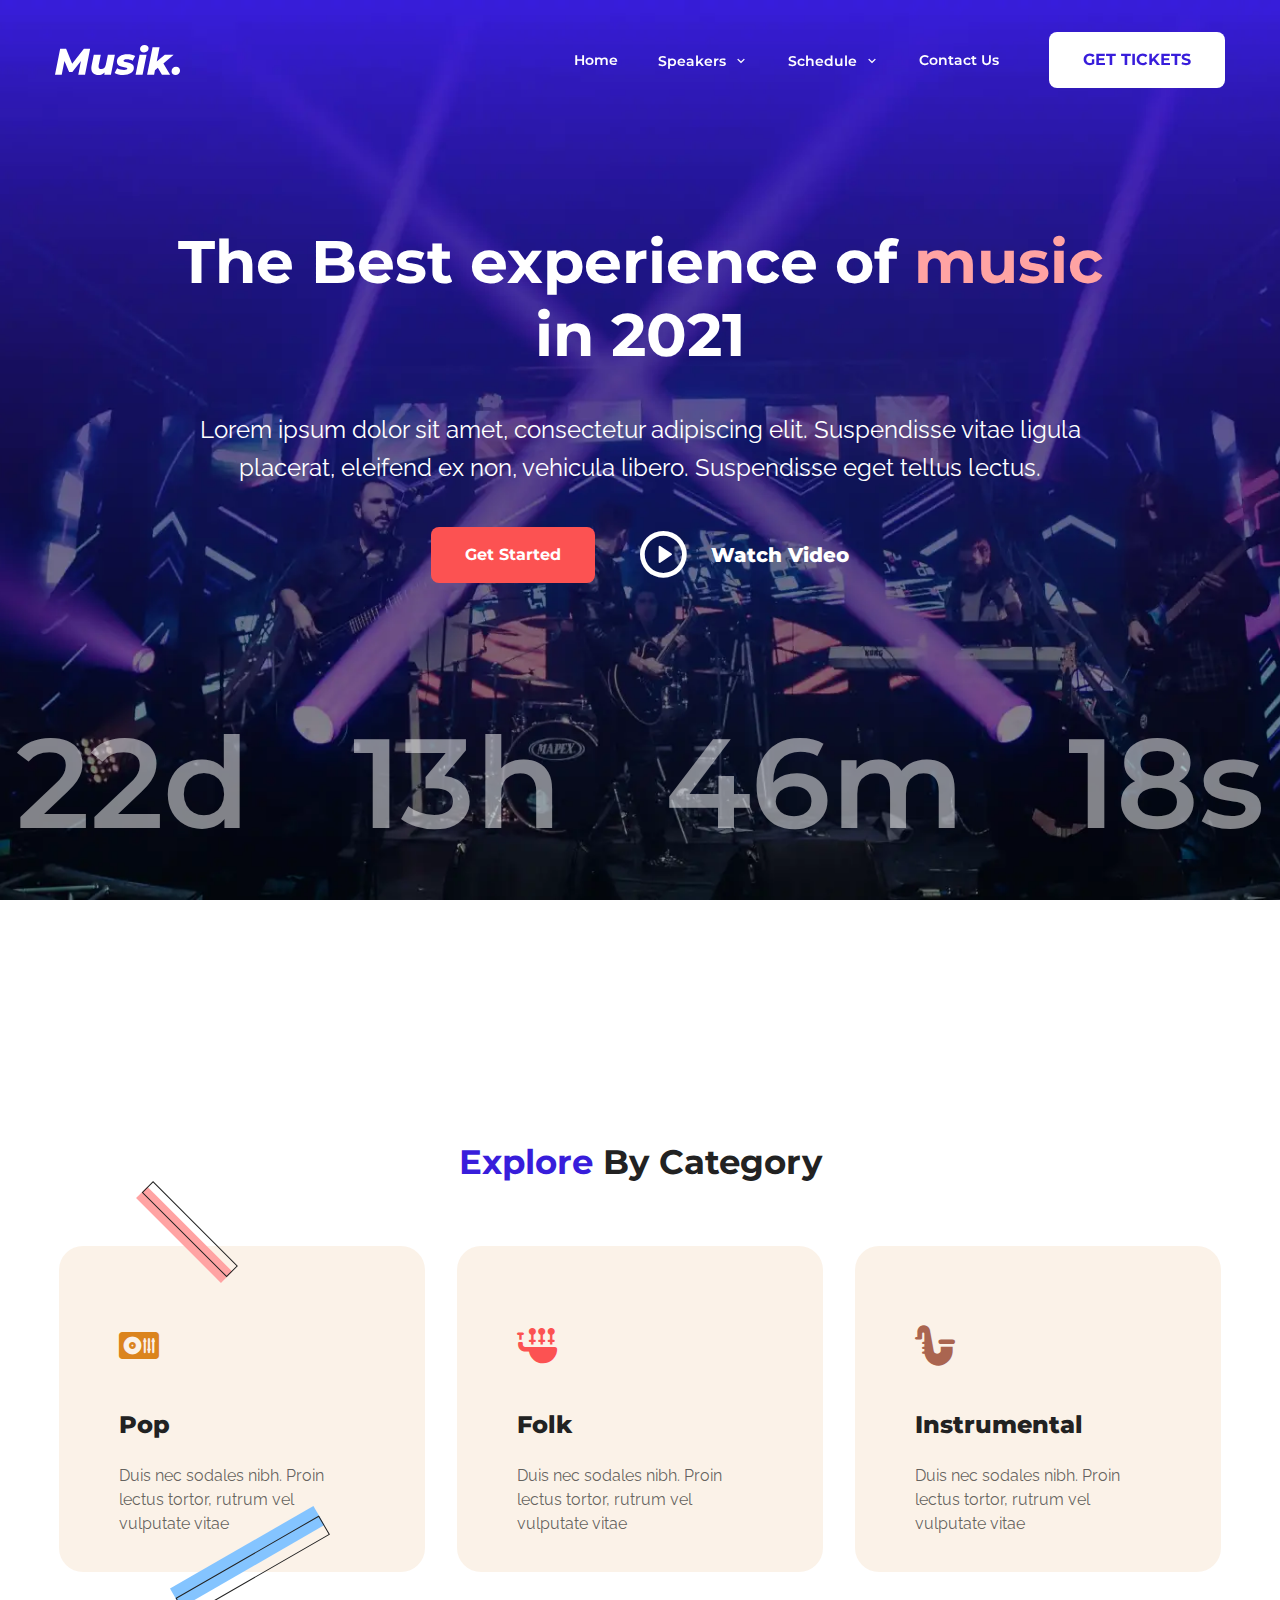
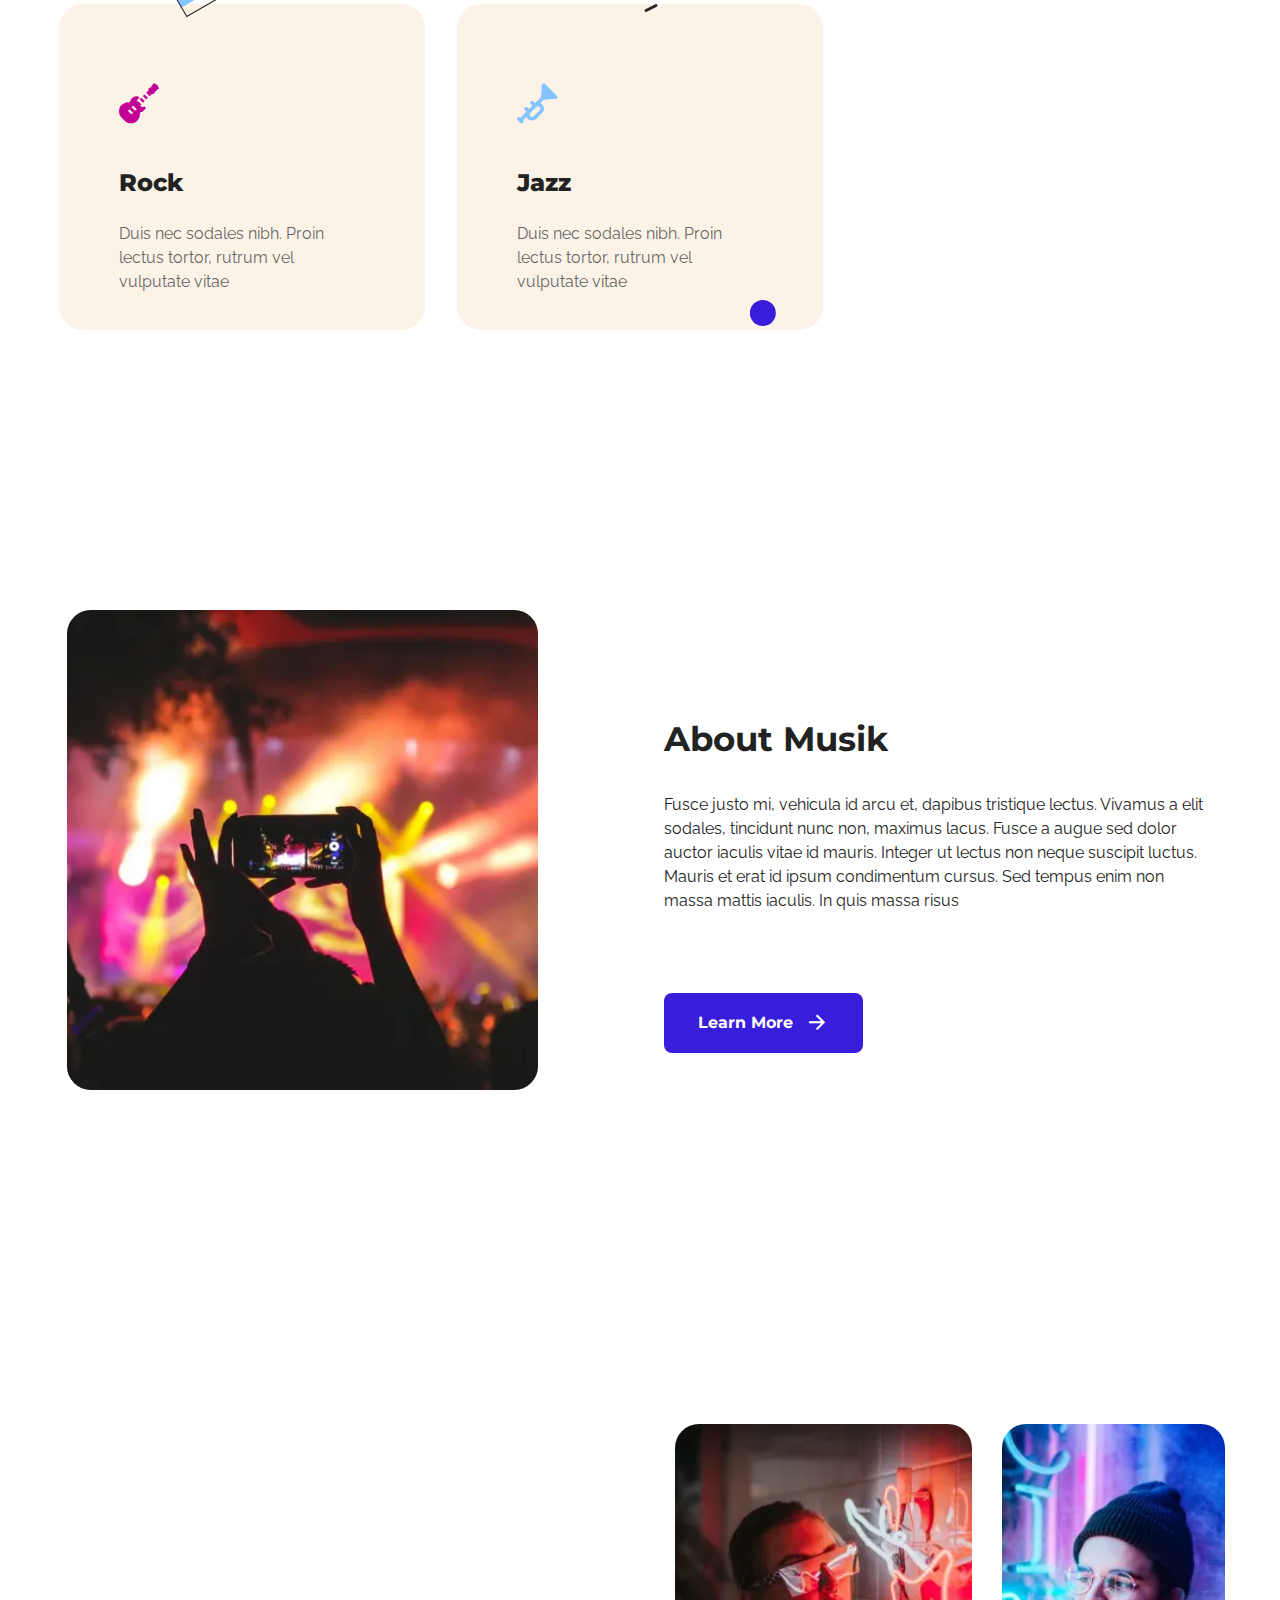
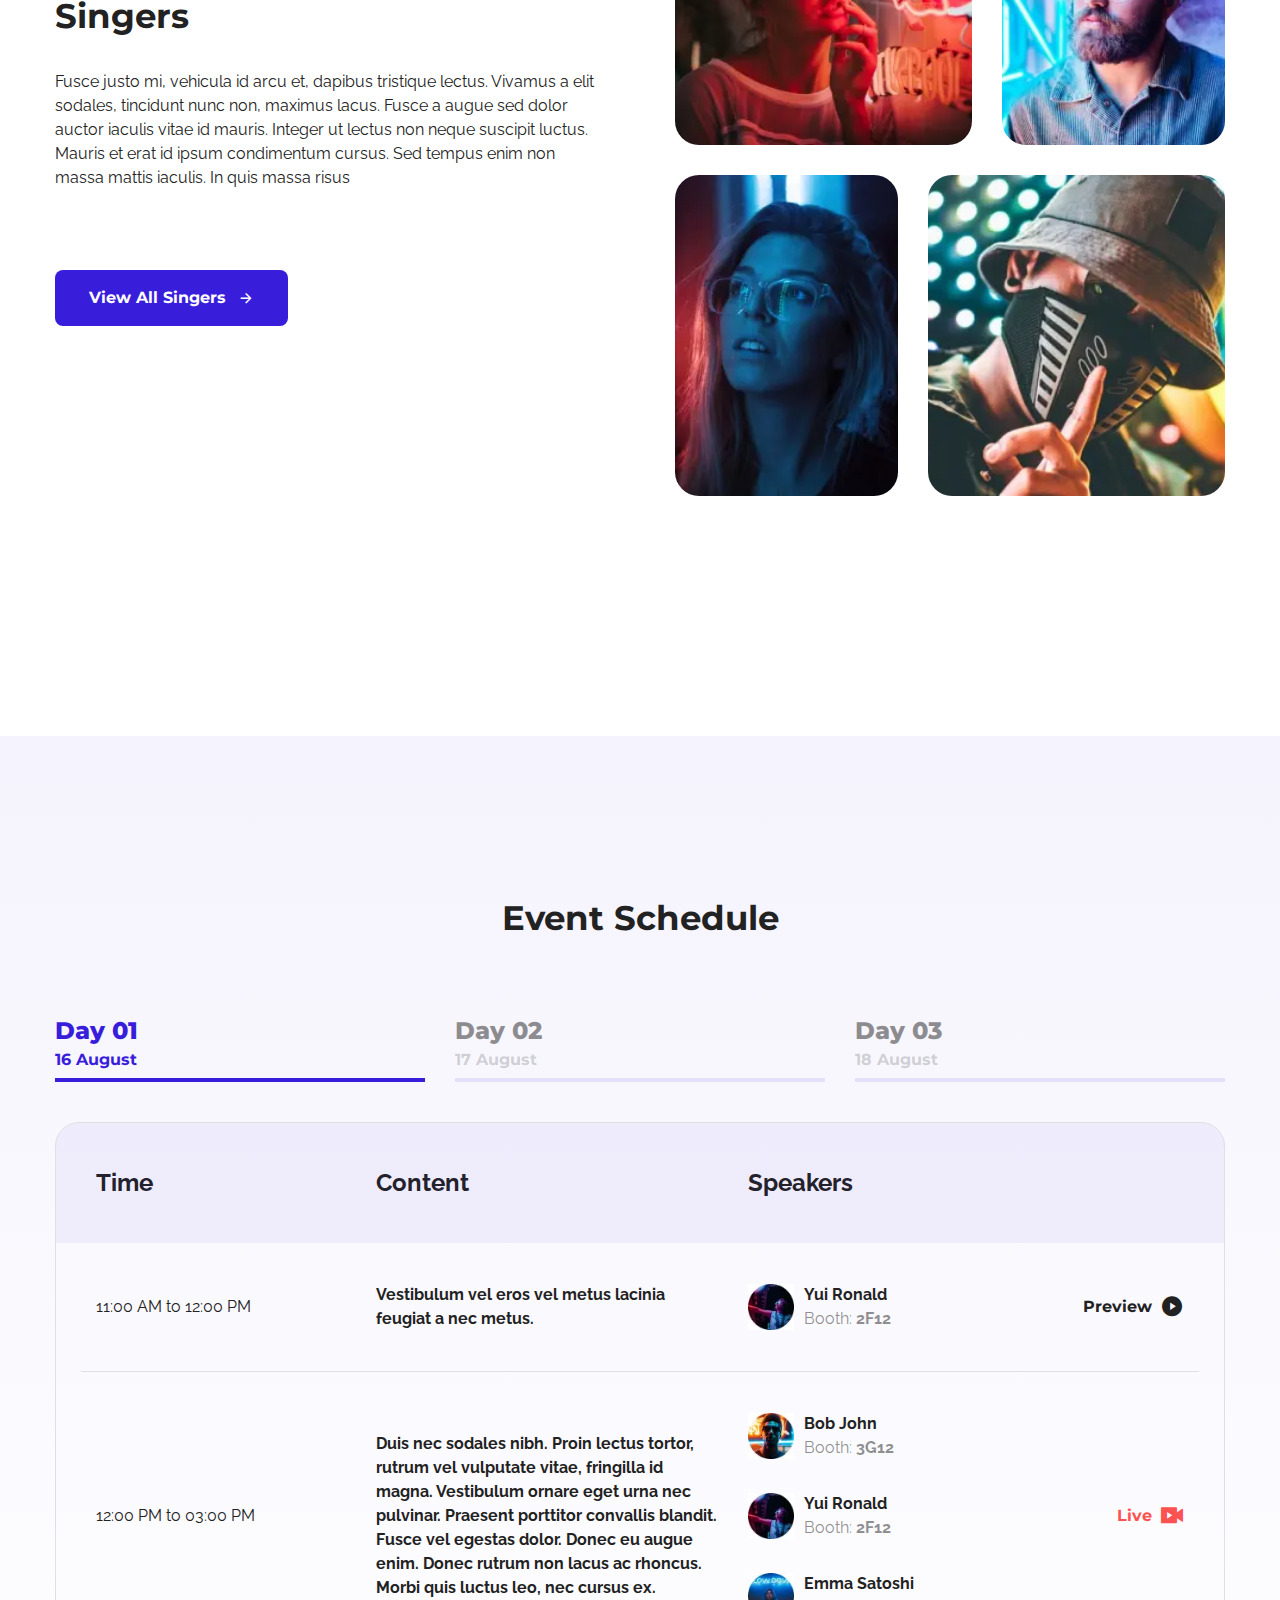
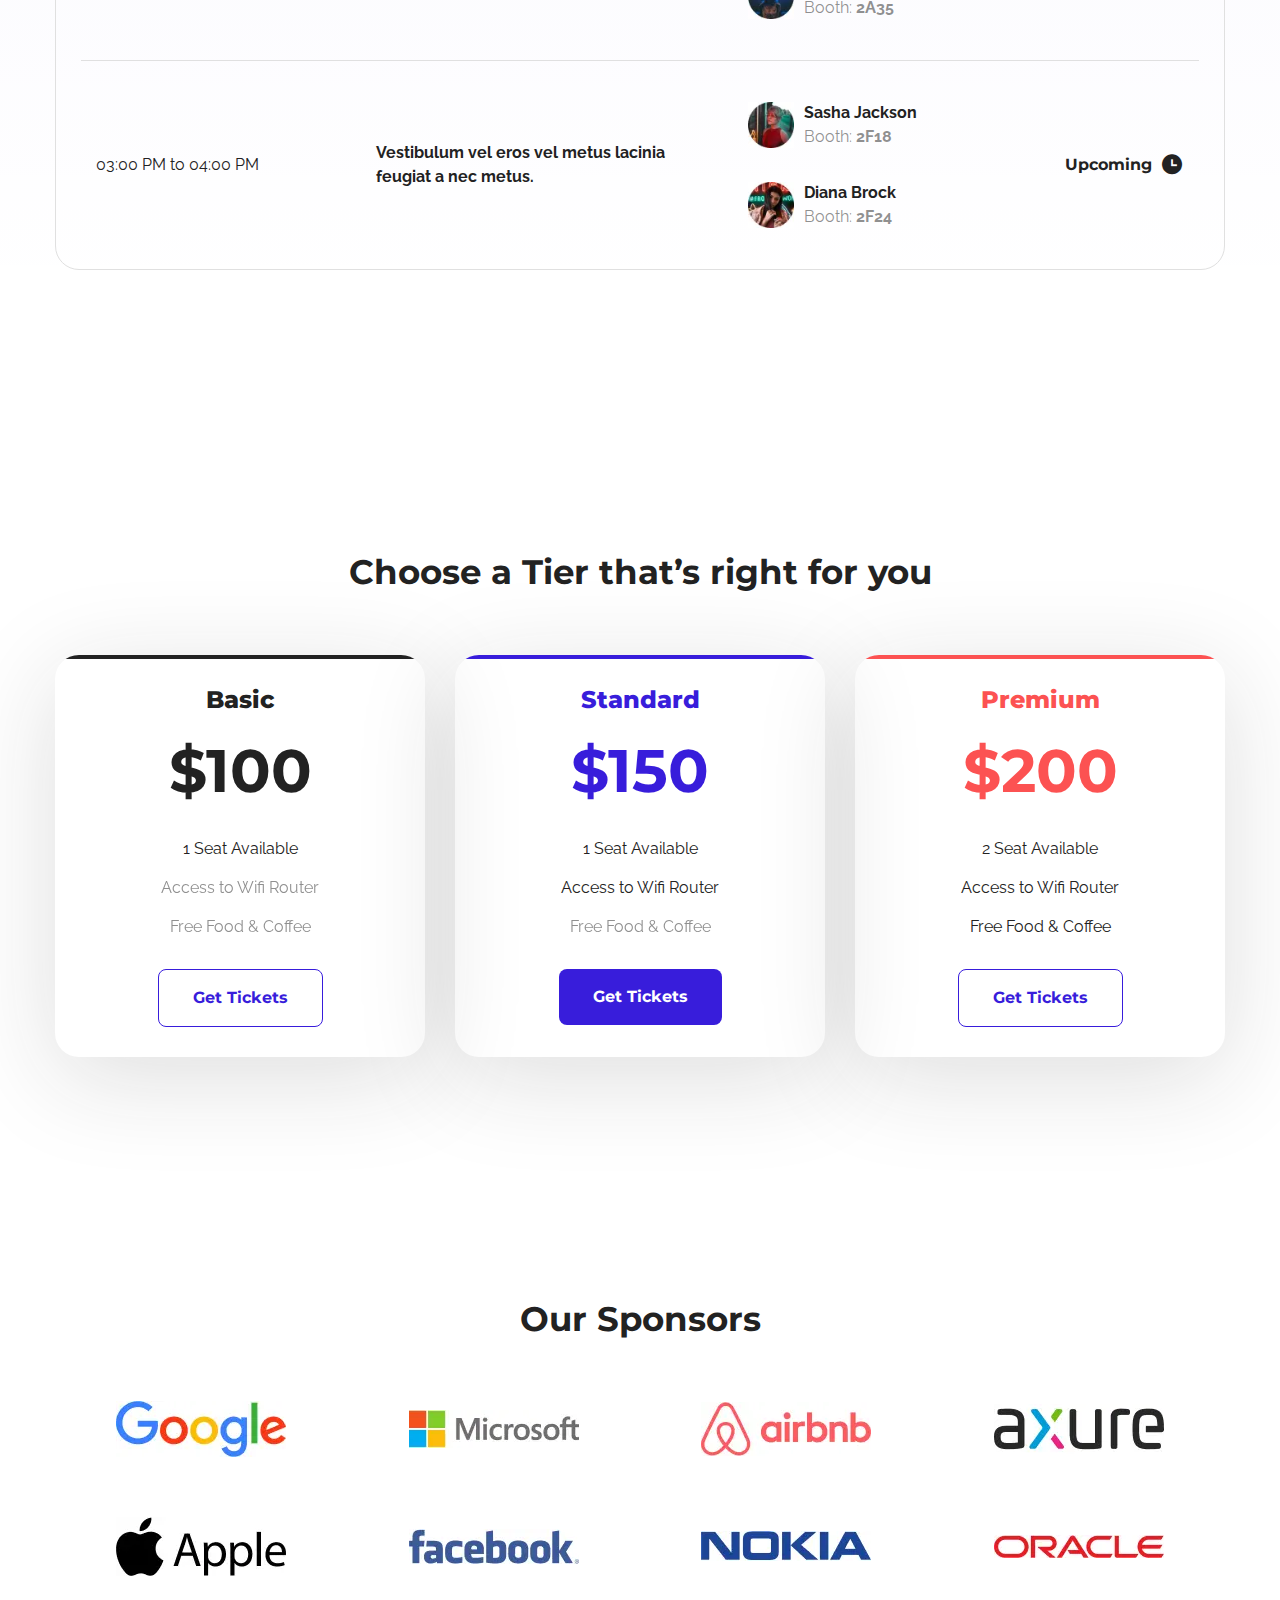
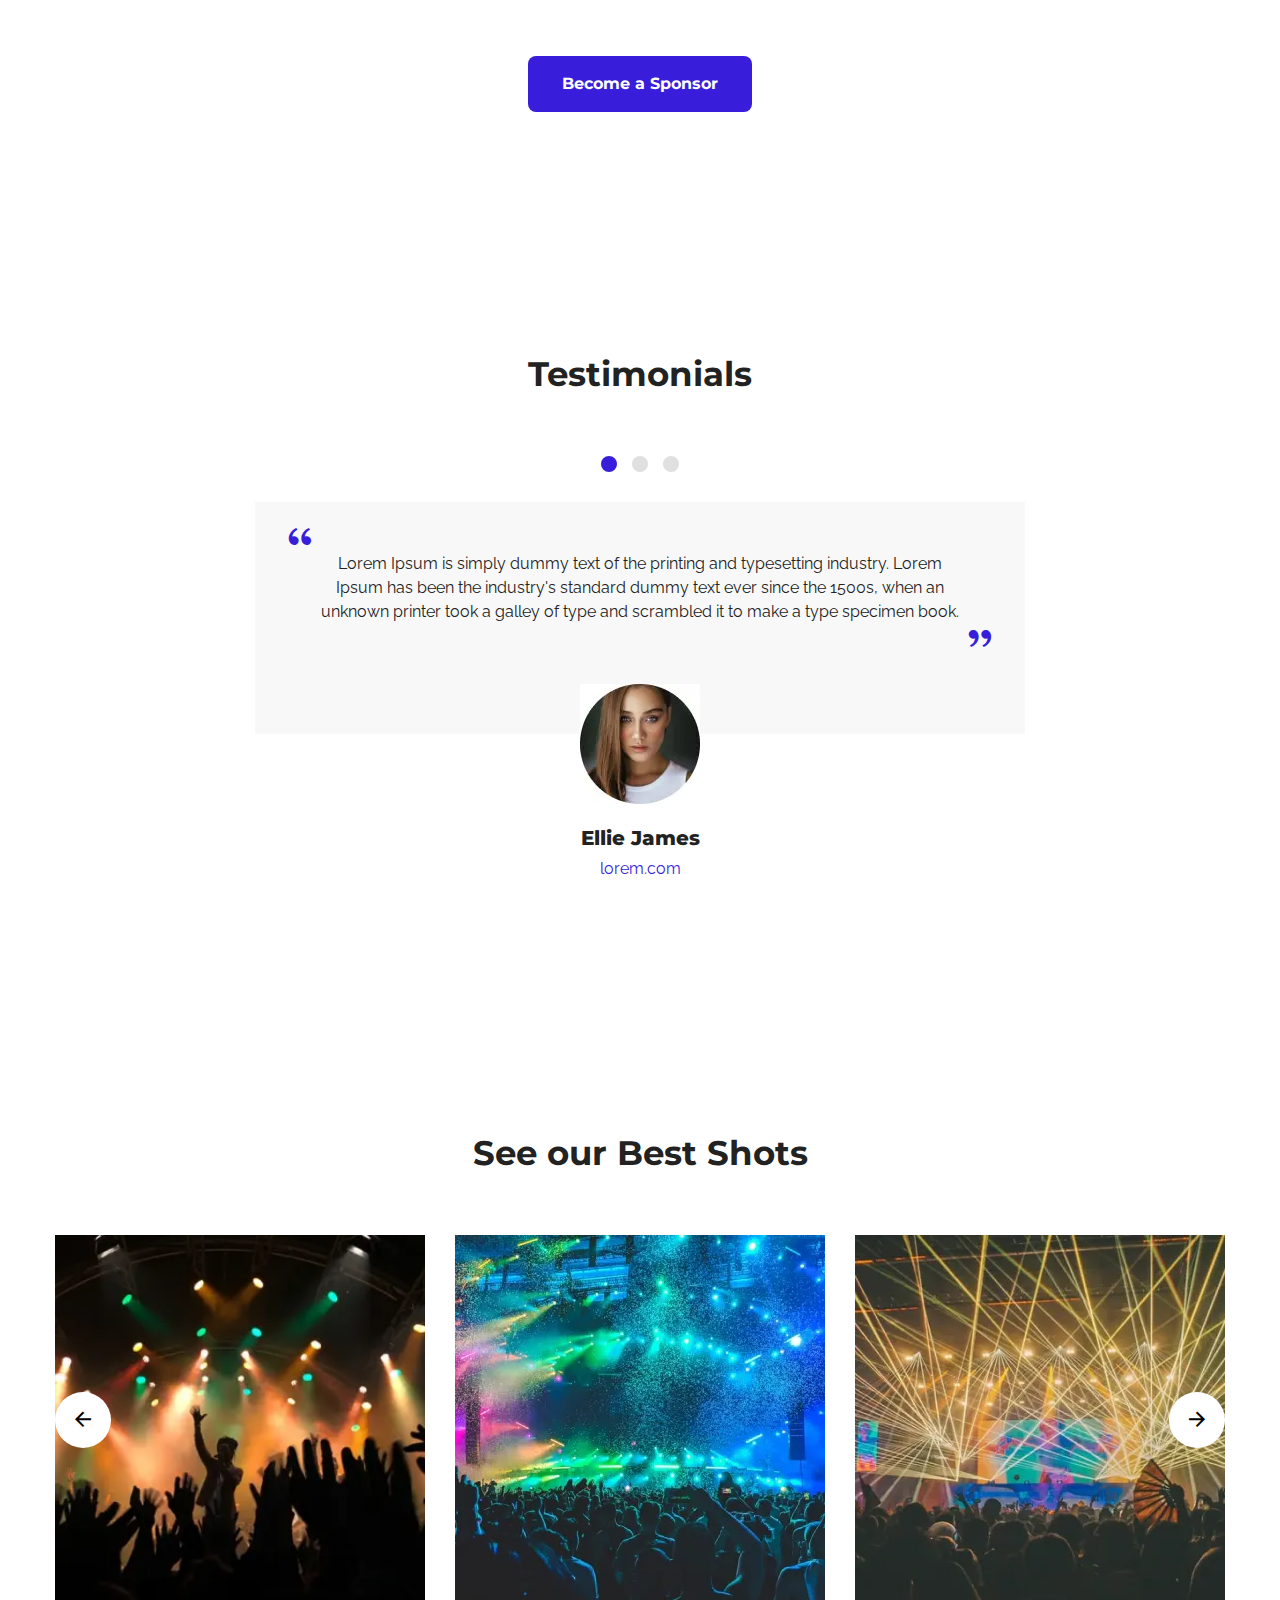
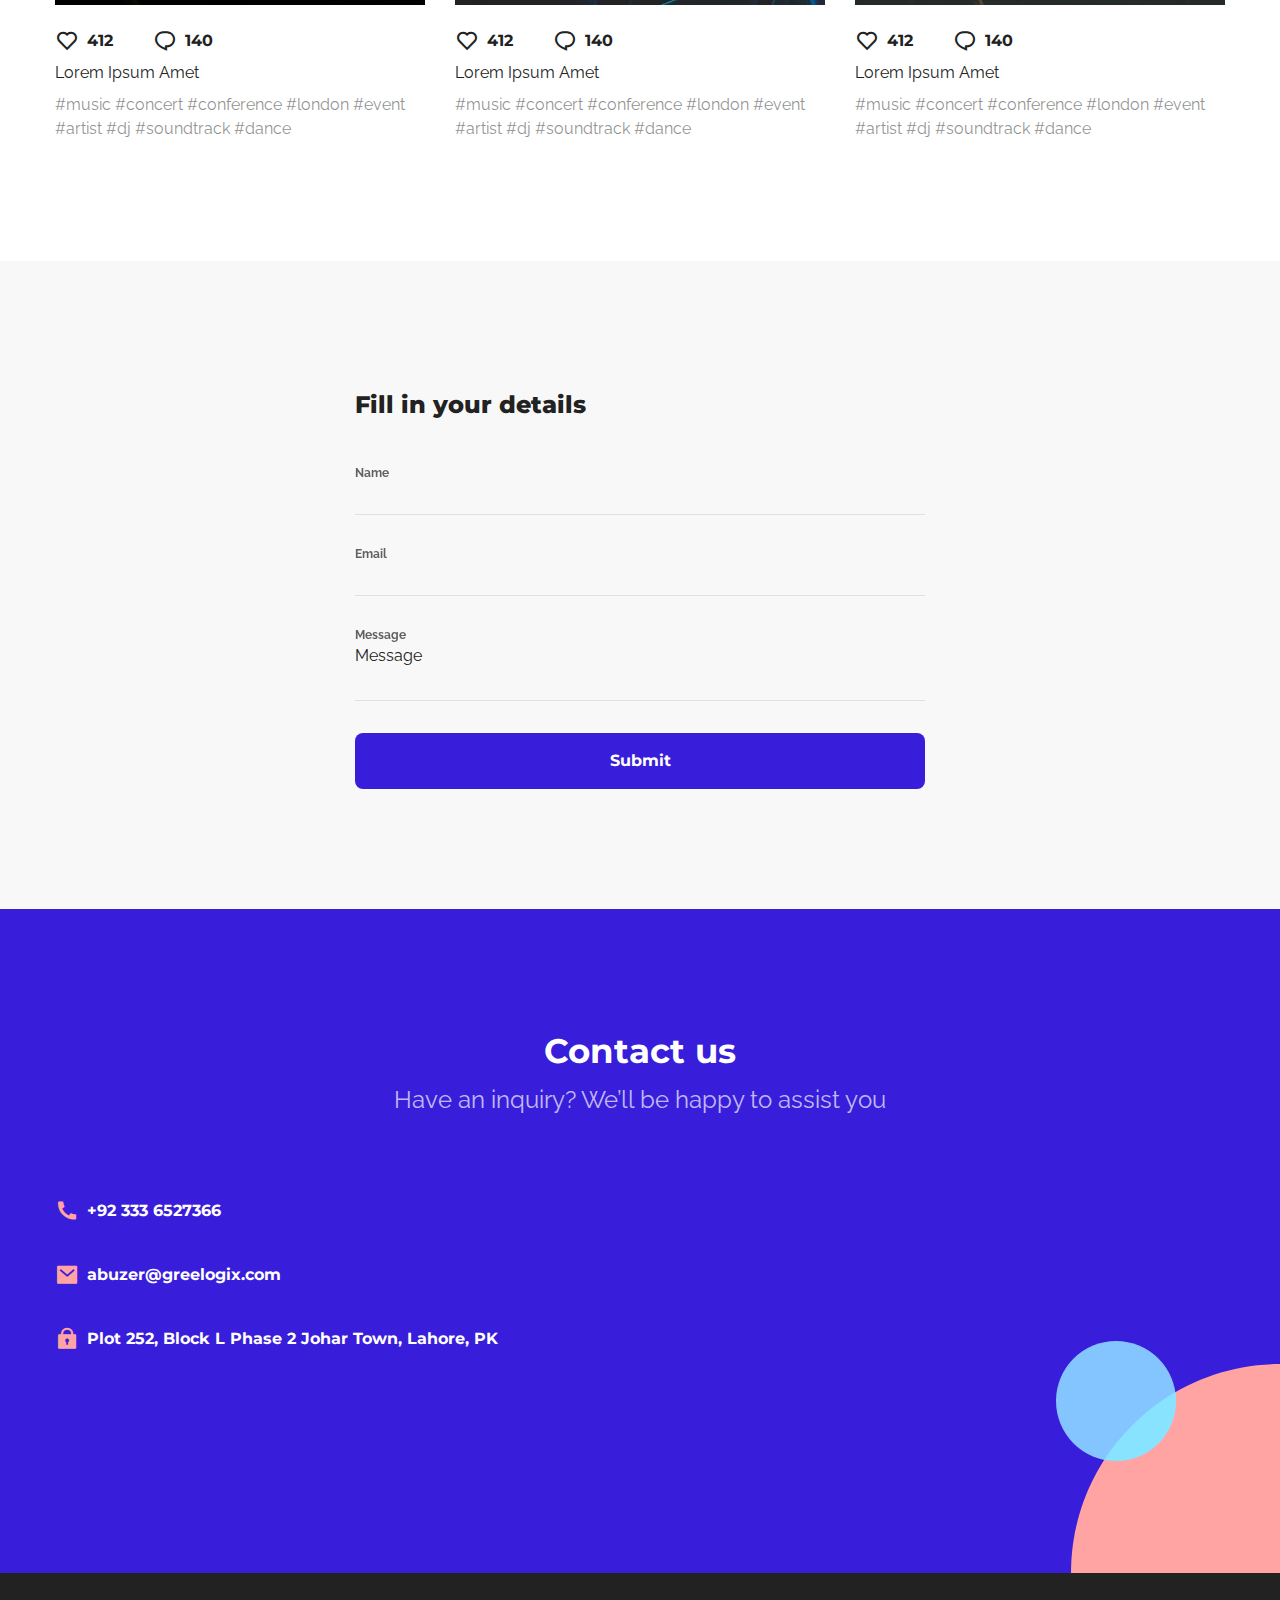
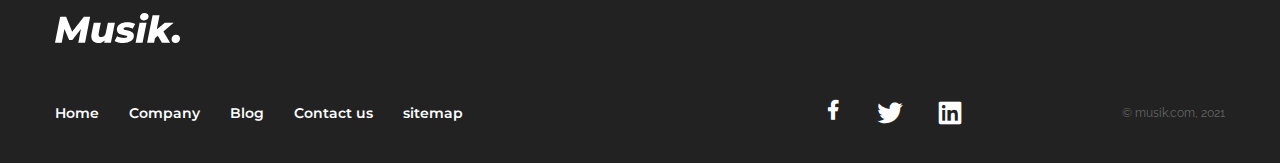
==== index.html @ 9f8b209d "init" ====
<!DOCTYPE html>
<html lang="en">

<head>
	<title>HomePage</title>
	<meta charset="UTF-8" />
	<meta name="format-detection" content="telephone=no" />
	<!-- <style>body{opacity: 0;}</style> -->
	<link rel="stylesheet" href="css/style.min.css?_v=20230609023054" />
	<link rel="shortcut icon" href="favicon.ico" />
	<!-- <meta name="robots" content="noindex, nofollow"> -->
	<meta name="viewport" content="width=device-width, initial-scale=1.0" />
</head>

<body>
	<div class="wrapper">
		<header class="header">
			<div class="header__wrapper">
				<div class="header__container">
					<div class="header__body">
						<div class="header__logo logo-header">
							<a class="logo-header__img" href="#">
								<img src="img/header/logo.svg" alt="logo-img" />
							</a>
						</div>
						<div class="header__menu menu">
							<nav class="menu__body" data-da=".header__body, 767.98, last">
								<ul class="menu__list text-menu">
									<li class="menu__item"><a class="menu__link" href="#">Home</a></li>
									<li class="menu__item">
										<div class="dropdown menu__dropdown">
											<a class="btn btn-secondary dropdown-toggle menu__link _icon-arrow _icon-arrow-down-small" href="#" role="button" id="dropdownMenuLink" data-bs-toggle="dropdown" aria-expanded="false">
												Speakers
											</a>

											<ul class="dropdown-menu menu__dropdown-menu dropdown-menu-body" aria-labelledby="dropdownMenuLink">
												<li><a class="dropdown-item dropdown-menu-body__link" href="#">Action</a></li>
												<li>
													<a class="dropdown-item dropdown-menu-body__link" href="#">Another action</a>
												</li>
												<li>
													<a class="dropdown-item dropdown-menu-body__link" href="#">Something else here</a>
												</li>
											</ul>
										</div>
									</li>
									<li class="menu__item">
										<div class="dropdown menu__dropdown">
											<a class="btn btn-secondary dropdown-toggle menu__link _icon-arrow-down-small" href="#" role="button" id="dropdownMenuLink" data-bs-toggle="dropdown" aria-expanded="false">
												Schedule
											</a>

											<ul class="dropdown-menu menu__dropdown-menu dropdown-menu-body" aria-labelledby="dropdownMenuLink">
												<li><a class="dropdown-item dropdown-menu-body__link" href="#">Action</a></li>
												<li>
													<a class="dropdown-item dropdown-menu-body__link" href="#">Another action</a>
												</li>
												<li>
													<a class="dropdown-item dropdown-menu-body__link" href="#">Something else here</a>
												</li>
											</ul>
										</div>
									</li>
									<li class="menu__item"><a class="menu__link" href="#">Contact Us</a></li>
								</ul>
							</nav>
							<button type="button" class="menu__icon icon-menu _icon-hamburger-menu" data-da=".header__body, 767.98, last"></button>
						</div>
						<a class="header__button button-filled" href="#" data-da=".header__logo, 767.98, last">
							<div class="button-filled__text">GET TICKETS</div>
						</a>
					</div>
				</div>
			</div>
		</header>

		<main class="page">
			<section class="page__main-block main-block">
				<div class="main-block__container">
					<div class="main-block__body">
						<div class="main-block__content">
							<h1 class="main-block__title text-center text-h1-headline-bold">
								The Best experience of <span>music</span> in 2021
							</h1>
							<div class="main-block__text text-center text-subtitle-regular">
								Lorem ipsum dolor sit amet, consectetur adipiscing elit. Suspendisse vitae ligula
								placerat, eleifend ex non, vehicula libero. Suspendisse eget tellus lectus.
							</div>
							<div class="main-block__actions">
								<a class="main-block__get-started button-filled" href="#">Get Started</a>
								<a class="main-block__watch-video _icon-play-empty text-h4-headline" href="videos/main-block-video.mp4" data-fancybox data-caption="Single image">Watch Video
								</a>
							</div>
						</div>
					</div>
				</div>
				<div class="main-block__time-left time-left-main" data-da=".main-block__content, 991.98, last">
					<div class="time-left-main__wrapper">
						<div class="time-left-main__text">
							<span>22d</span> <span>13h</span> <span>46m</span> <span>18s</span>
						</div>
					</div>
				</div>
				<div class="main-block__background-ibg">
					<picture><source srcset="img/main-block/background.webp" type="image/webp"><img src="img/main-block/background.jpg" alt="background-img" /></picture>
				</div>
			</section>
			<section class="page__explore explore">
				<div class="explore__container">
					<div class="explore__body">
						<h2 class="explore__title text-h2-headline"><span>Explore</span> By Category</h2>
						<div class="explore__content">
							<div class="explore__cards">
								<div class="container-fluid p-0 m-0">
									<div class="row">
										<a class="explore-card explore-card_1 col-lg-4 col-sm-6 col-xs-12 p-3" href="#">
											<div class="explore-card__body">
												<div class="explore-card__icon _icon-dj-mixer"></div>
												<div class="explore-card__title text-h3-headline">Pop</div>
												<div class="explore-card__text text-main-regular">
													Duis nec sodales nibh. Proin lectus tortor, rutrum vel vulputate
													vitae
												</div>
												<div class="explore-card__background-ibg explore-card__background-ibg_1">
													<img src="img/explore/col-1_1.svg" alt="background" />
												</div>
												<div class="explore-card__background-ibg explore-card__background-ibg_2">
													<img src="img/explore/col-1_2.svg" alt="background" />
												</div>
											</div>
										</a>
										<a class="explore-card explore-card_2 col-lg-4 col-sm-6 col-xs-12 p-3" href="#">
											<div class="explore-card__body">
												<div class="explore-card__icon _icon-bagpipes"></div>
												<div class="explore-card__title text-h3-headline">Folk</div>
												<div class="explore-card__text text-main-regular">
													Duis nec sodales nibh. Proin lectus tortor, rutrum vel vulputate
													vitae
												</div>
											</div>
										</a>
										<a class="explore-card explore-card_3 col-lg-4 col-sm-6 col-xs-12 p-3" href="#">
											<div class="explore-card__body">
												<div class="explore-card__icon _icon-saxophone"></div>
												<div class="explore-card__title text-h3-headline">Instrumental</div>
												<div class="explore-card__text text-main-regular">
													Duis nec sodales nibh. Proin lectus tortor, rutrum vel vulputate
													vitae
												</div>
											</div>
										</a>
										<a class="explore-card explore-card_4 col-lg-4 col-sm-6 col-xs-12 p-3" href="#">
											<div class="explore-card__body">
												<div class="explore-card__icon _icon-guitar"></div>
												<div class="explore-card__title text-h3-headline">Rock</div>
												<div class="explore-card__text text-main-regular">
													Duis nec sodales nibh. Proin lectus tortor, rutrum vel vulputate
													vitae
												</div>
											</div>
										</a>
										<a class="explore-card explore-card_5 col-lg-4 col-sm-6 col-xs-12 p-3" href="#">
											<div class="explore-card__body">
												<div class="explore-card__icon _icon-trumpet"></div>
												<div class="explore-card__title text-h3-headline">Jazz</div>
												<div class="explore-card__text text-main-regular">
													Duis nec sodales nibh. Proin lectus tortor, rutrum vel vulputate
													vitae
												</div>
												<div class="explore-card__background-ibg explore-card__background-ibg_1">
													<img src="img/explore/col-5_1.svg" alt="background" />
												</div>
												<div class="explore-card__background-ibg explore-card__background-ibg_2">
													<img src="img/explore/col-5_2.svg" alt="background" />
												</div>
											</div>
										</a>
									</div>
								</div>
							</div>
						</div>
					</div>
				</div>
			</section>
			<section class="page__about about">
				<div class="about__container">
					<div class="about__body">
						<div class="container-fluid p-0 m-0">
							<div class="row">
								<div class="about__image col-lg-6 p-4">
									<a class="about__img-body" href="#">
										<div class="about__foreground-ibg">
											<picture><source srcset="img/about/foreground.webp" type="image/webp"><img src="img/about/foreground.jpg" alt="foreground-img" /></picture>
										</div>
										<div class="about__background-ibg">
											<picture><source srcset="img/about/background.webp" type="image/webp"><img src="img/about/background.jpg" alt="foreground-img" /></picture>
										</div>
									</a>
								</div>
								<div class="about__main col-lg-6 p-4">
									<h2 class="about__title text-h2-headline">About Musik</h2>
									<div class="about__text text-main-regular">
										Fusce justo mi, vehicula id arcu et, dapibus tristique lectus. Vivamus a
										elit sodales, tincidunt nunc non, maximus lacus. Fusce a augue sed dolor
										auctor iaculis vitae id mauris. Integer ut lectus non neque suscipit luctus.
										Mauris et erat id ipsum condimentum cursus. Sed tempus enim non massa mattis
										iaculis. In quis massa risus
									</div>
									<a class="about__button button-filled" href="#">
										<div class="button-filled__text _icon-arrow-right-normal">Learn More</div>
									</a>
								</div>
							</div>
						</div>
					</div>
				</div>
			</section>
			<section class="page__singers singers">
				<div class="singers__container">
					<div class="singers__body">
						<div class="singers__content">
							<h2 class="singers__title text-h2-headline">Singers</h2>
							<div class="singers__text text-main-regular">
								Fusce justo mi, vehicula id arcu et, dapibus tristique lectus. Vivamus a elit
								sodales, tincidunt nunc non, maximus lacus. Fusce a augue sed dolor auctor iaculis
								vitae id mauris. Integer ut lectus non neque suscipit luctus. Mauris et erat id
								ipsum condimentum cursus. Sed tempus enim non massa mattis iaculis. In quis massa
								risus
							</div>
							<a class="singers__button button-filled" href="#">
								<div class="button-filled__text _icon-arrow-right-normal">View All Singers</div>
							</a>
						</div>
						<div class="singers__media media-singers">
							<div class="media-singers__body">
								<div class="media-singers__row media-singers__row_1">
									<a class="media-singers__img-ibg" href="#">
										<picture><source srcset="img/singers/01.webp" type="image/webp"><img src="img/singers/01.jpg" alt="singers-img" /></picture>
									</a>
									<a class="media-singers__img-ibg" href="#">
										<picture><source srcset="img/singers/02.webp" type="image/webp"><img src="img/singers/02.jpg" alt="singers-img" /></picture>
									</a>
								</div>
								<div class="media-singers__row media-singers__row_2">
									<a class="media-singers__img-ibg" href="#">
										<picture><source srcset="img/singers/03.webp" type="image/webp"><img src="img/singers/03.jpg" alt="singers-img" /></picture>
									</a>
									<a class="media-singers__img-ibg" href="#">
										<picture><source srcset="img/singers/04.webp" type="image/webp"><img src="img/singers/04.jpg" alt="singers-img" /></picture>
									</a>
								</div>
							</div>
						</div>
					</div>
				</div>
			</section>
			<section class="page__event event">
				<div class="event__container">
					<div class="event__body">
						<h2 class="event__title text-h2-headline">Event Schedule</h2>

						<div class="event__days days-event">
							<div class="days-event__body">
								<button class="days-event__day _active" type="button" data-category-button="1">
									<div class="days-event__title text-h3-headline">Day 01</div>
									<div class="days-event__date text-h5-headline">16 August</div>
								</button>
								<button class="days-event__day" type="button" data-category-button="2">
									<div class="days-event__title text-h3-headline">Day 02</div>
									<div class="days-event__date text-h5-headline">17 August</div>
								</button>
								<button class="days-event__day" type="button" data-category-button="3">
									<div class="days-event__title text-h3-headline">Day 03</div>
									<div class="days-event__date text-h5-headline">18 August</div>
								</button>
							</div>
						</div>

						<div class="event__content content-event">
							<div class="content-event__body _active" data-correct-container data-category-container="1">
								<div class="content-event__inner">
									<div class="content-event__col" data-correct-col>
										<div class="content-event__title text-subtitle-bold">
											<div class="content-event__title-body">Time</div>
										</div>
										<div class="content-event__info content-event__row text-main-regular" data-correct-row>
											11:00 AM to 12:00 PM
										</div>
										<div class="content-event__info content-event__row text-main-regular" data-correct-row>
											12:00 PM to 03:00 PM
										</div>
										<div class="content-event__info content-event__row text-main-regular" data-correct-row>
											03:00 PM to 04:00 PM
										</div>
									</div>
									<div class="content-event__col" data-correct-col>
										<div class="content-event__title text-subtitle-bold">
											<div class="content-event__title-body">Content</div>
										</div>
										<div class="content-event__info content-event__row text-main-bold" data-correct-row>
											Vestibulum vel eros vel metus lacinia feugiat a nec metus.
										</div>
										<div class="content-event__info content-event__row text-main-bold" data-correct-row>
											Duis nec sodales nibh. Proin lectus tortor, rutrum vel vulputate vitae,
											fringilla id magna. Vestibulum ornare eget urna nec pulvinar. Praesent
											porttitor convallis blandit. Fusce vel egestas dolor. Donec eu augue
											enim. Donec rutrum non lacus ac rhoncus. Morbi quis luctus leo, nec
											cursus ex.
										</div>
										<div class="content-event__info content-event__row text-main-bold" data-correct-row>
											Vestibulum vel eros vel metus lacinia feugiat a nec metus.
										</div>
									</div>
									<div class="content-event__col" data-correct-col>
										<div class="content-event__title text-subtitle-bold">
											<div class="content-event__title-body">Speakers</div>
										</div>
										<div class="content-event__speakers content-event__row" data-correct-row>
											<div class="content-event__speakers-body">
												<div class="speaker-event">
													<a class="speaker-event__body" href="#">
														<div class="speaker-event__img-body">
															<div class="speaker-event__img">
																<div class="speaker-event__img-ibg">
																	<picture><source srcset="img/event/01.webp" type="image/webp"><img src="img/event/01.jpg" alt="img" /></picture>
																</div>
															</div>
														</div>
														<div class="speaker-event__info">
															<div class="speaker-event__name text-main-bold">
																Yui Ronald
															</div>
															<div class="speaker-event__booth text-main-regular">
																Booth: <span class="text-main-bold">2F12</span>
															</div>
														</div>
													</a>
												</div>
											</div>
											<a class="speaker-event__button text-h5-headline _icon-play-fill" href="#">Preview</a>
										</div>
										<div class="content-event__speakers content-event__row" data-correct-row>
											<div class="content-event__speakers-body">
												<div class="speaker-event">
													<a class="speaker-event__body" href="#">
														<div class="speaker-event__img-body">
															<div class="speaker-event__img">
																<div class="speaker-event__img-ibg">
																	<picture><source srcset="img/event/02.webp" type="image/webp"><img src="img/event/02.jpg" alt="img" /></picture>
																</div>
															</div>
														</div>
														<div class="speaker-event__info">
															<div class="speaker-event__name text-main-bold">
																Bob John
															</div>
															<div class="speaker-event__booth text-main-regular">
																Booth: <span class="text-main-bold">3G12</span>
															</div>
														</div>
													</a>
												</div>
												<div class="speaker-event">
													<a class="speaker-event__body" href="#">
														<div class="speaker-event__img-body">
															<div class="speaker-event__img">
																<div class="speaker-event__img-ibg">
																	<picture><source srcset="img/event/03.webp" type="image/webp"><img src="img/event/03.jpg" alt="img" /></picture>
																</div>
															</div>
														</div>
														<div class="speaker-event__info">
															<div class="speaker-event__name text-main-bold">
																Yui Ronald
															</div>
															<div class="speaker-event__booth text-main-regular">
																Booth: <span class="text-main-bold">2F12</span>
															</div>
														</div>
													</a>
												</div>
												<div class="speaker-event">
													<a class="speaker-event__body" href="#">
														<div class="speaker-event__img-body">
															<div class="speaker-event__img">
																<div class="speaker-event__img-ibg">
																	<picture><source srcset="img/event/04.webp" type="image/webp"><img src="img/event/04.jpg" alt="img" /></picture>
																</div>
															</div>
														</div>
														<div class="speaker-event__info">
															<div class="speaker-event__name text-main-bold">
																Emma Satoshi
															</div>
															<div class="speaker-event__booth text-main-regular">
																Booth: <span class="text-main-bold">2A35</span>
															</div>
														</div>
													</a>
												</div>
											</div>
											<a class="speaker-event__button speaker-event__button_red text-h5-headline _icon-live-camera-fill" href="#">Live</a>
										</div>
										<div class="content-event__speakers content-event__row" data-correct-row>
											<div class="content-event__speakers-body">
												<div class="speaker-event">
													<a class="speaker-event__body" href="#">
														<div class="speaker-event__img-body">
															<div class="speaker-event__img">
																<div class="speaker-event__img-ibg">
																	<picture><source srcset="img/event/05.webp" type="image/webp"><img src="img/event/05.jpg" alt="img" /></picture>
																</div>
															</div>
														</div>
														<div class="speaker-event__info">
															<div class="speaker-event__name text-main-bold">
																Sasha Jackson
															</div>
															<div class="speaker-event__booth text-main-regular">
																Booth: <span class="text-main-bold">2F18</span>
															</div>
														</div>
													</a>
												</div>
												<div class="speaker-event">
													<a class="speaker-event__body" href="#">
														<div class="speaker-event__img-body">
															<div class="speaker-event__img">
																<div class="speaker-event__img-ibg">
																	<picture><source srcset="img/event/06.webp" type="image/webp"><img src="img/event/06.jpg" alt="img" /></picture>
																</div>
															</div>
														</div>
														<div class="speaker-event__info">
															<div class="speaker-event__name text-main-bold">
																Diana Brock
															</div>
															<div class="speaker-event__booth text-main-regular">
																Booth: <span class="text-main-bold">2F24</span>
															</div>
														</div>
													</a>
												</div>
											</div>
											<a class="speaker-event__button text-h5-headline _icon-clock-fill" href="#">Upcoming</a>
										</div>
									</div>
								</div>
							</div>
							<div class="content-event__body" data-correct-container data-category-container="2">
								<div class="content-event__inner">
									<div class="content-event__col" data-correct-col>
										<div class="content-event__title text-subtitle-bold">
											<div class="content-event__title-body">Time</div>
										</div>
										<div class="content-event__info content-event__row text-main-regular" data-correct-row>
											11:00 AM to 12:00 PM
										</div>
										<div class="content-event__info content-event__row text-main-regular" data-correct-row>
											12:00 PM to 03:00 PM
										</div>
										<div class="content-event__info content-event__row text-main-regular" data-correct-row>
											03:00 PM to 04:00 PM
										</div>
									</div>
									<div class="content-event__col" data-correct-col>
										<div class="content-event__title text-subtitle-bold">
											<div class="content-event__title-body">Content</div>
										</div>
										<div class="content-event__info content-event__row text-main-bold" data-correct-row>
											Vestibulum vel eros vel metus lacinia feugiat a nec metus.
										</div>
										<div class="content-event__info content-event__row text-main-bold" data-correct-row>
											Duis nec sodales nibh. Proin lectus tortor, rutrum vel vulputate vitae,
											fringilla id magna. Vestibulum ornare eget urna nec pulvinar. Praesent
											porttitor convallis blandit. Fusce vel egestas dolor. Donec eu augue
											enim. Donec rutrum non lacus ac rhoncus. Morbi quis luctus leo, nec
											cursus ex.
										</div>
										<div class="content-event__info content-event__row text-main-bold" data-correct-row>
											Vestibulum vel eros vel metus lacinia feugiat a nec metus.
										</div>
									</div>
									<div class="content-event__col" data-correct-col>
										<div class="content-event__title text-subtitle-bold">
											<div class="content-event__title-body">Speakers</div>
										</div>
										<div class="content-event__speakers content-event__row" data-correct-row>
											<div class="content-event__speakers-body">
												<div class="speaker-event">
													<a class="speaker-event__body" href="#">
														<div class="speaker-event__img-body">
															<div class="speaker-event__img">
																<div class="speaker-event__img-ibg">
																	<picture><source srcset="img/event/01.webp" type="image/webp"><img src="img/event/01.jpg" alt="img" /></picture>
																</div>
															</div>
														</div>
														<div class="speaker-event__info">
															<div class="speaker-event__name text-main-bold">
																Yui Ronald
															</div>
															<div class="speaker-event__booth text-main-regular">
																Booth: <span class="text-main-bold">2F12</span>
															</div>
														</div>
													</a>
												</div>
											</div>
											<a class="speaker-event__button text-h5-headline _icon-play-fill" href="#">Preview</a>
										</div>
										<div class="content-event__speakers content-event__row" data-correct-row>
											<div class="content-event__speakers-body">
												<div class="speaker-event">
													<a class="speaker-event__body" href="#">
														<div class="speaker-event__img-body">
															<div class="speaker-event__img">
																<div class="speaker-event__img-ibg">
																	<picture><source srcset="img/event/02.webp" type="image/webp"><img src="img/event/02.jpg" alt="img" /></picture>
																</div>
															</div>
														</div>
														<div class="speaker-event__info">
															<div class="speaker-event__name text-main-bold">
																Bob John
															</div>
															<div class="speaker-event__booth text-main-regular">
																Booth: <span class="text-main-bold">3G12</span>
															</div>
														</div>
													</a>
												</div>
												<div class="speaker-event">
													<a class="speaker-event__body" href="#">
														<div class="speaker-event__img-body">
															<div class="speaker-event__img">
																<div class="speaker-event__img-ibg">
																	<picture><source srcset="img/event/03.webp" type="image/webp"><img src="img/event/03.jpg" alt="img" /></picture>
																</div>
															</div>
														</div>
														<div class="speaker-event__info">
															<div class="speaker-event__name text-main-bold">
																Yui Ronald
															</div>
															<div class="speaker-event__booth text-main-regular">
																Booth: <span class="text-main-bold">2F12</span>
															</div>
														</div>
													</a>
												</div>
												<div class="speaker-event">
													<a class="speaker-event__body" href="#">
														<div class="speaker-event__img-body">
															<div class="speaker-event__img">
																<div class="speaker-event__img-ibg">
																	<picture><source srcset="img/event/04.webp" type="image/webp"><img src="img/event/04.jpg" alt="img" /></picture>
																</div>
															</div>
														</div>
														<div class="speaker-event__info">
															<div class="speaker-event__name text-main-bold">
																Emma Satoshi
															</div>
															<div class="speaker-event__booth text-main-regular">
																Booth: <span class="text-main-bold">2A35</span>
															</div>
														</div>
													</a>
												</div>
												<div class="speaker-event">
													<a class="speaker-event__body" href="#">
														<div class="speaker-event__img-body">
															<div class="speaker-event__img">
																<div class="speaker-event__img-ibg">
																	<picture><source srcset="img/event/02.webp" type="image/webp"><img src="img/event/02.jpg" alt="img" /></picture>
																</div>
															</div>
														</div>
														<div class="speaker-event__info">
															<div class="speaker-event__name text-main-bold">
																Bob John
															</div>
															<div class="speaker-event__booth text-main-regular">
																Booth: <span class="text-main-bold">3G12</span>
															</div>
														</div>
													</a>
												</div>
												<div class="speaker-event">
													<a class="speaker-event__body" href="#">
														<div class="speaker-event__img-body">
															<div class="speaker-event__img">
																<div class="speaker-event__img-ibg">
																	<picture><source srcset="img/event/03.webp" type="image/webp"><img src="img/event/03.jpg" alt="img" /></picture>
																</div>
															</div>
														</div>
														<div class="speaker-event__info">
															<div class="speaker-event__name text-main-bold">
																Yui Ronald
															</div>
															<div class="speaker-event__booth text-main-regular">
																Booth: <span class="text-main-bold">2F12</span>
															</div>
														</div>
													</a>
												</div>
											</div>
											<a class="speaker-event__button speaker-event__button_red text-h5-headline _icon-live-camera-fill" href="#">Live</a>
										</div>
										<div class="content-event__speakers content-event__row" data-correct-row>
											<div class="content-event__speakers-body">
												<div class="speaker-event">
													<a class="speaker-event__body" href="#">
														<div class="speaker-event__img-body">
															<div class="speaker-event__img">
																<div class="speaker-event__img-ibg">
																	<picture><source srcset="img/event/05.webp" type="image/webp"><img src="img/event/05.jpg" alt="img" /></picture>
																</div>
															</div>
														</div>
														<div class="speaker-event__info">
															<div class="speaker-event__name text-main-bold">
																Sasha Jackson
															</div>
															<div class="speaker-event__booth text-main-regular">
																Booth: <span class="text-main-bold">2F18</span>
															</div>
														</div>
													</a>
												</div>
												<div class="speaker-event">
													<a class="speaker-event__body" href="#">
														<div class="speaker-event__img-body">
															<div class="speaker-event__img">
																<div class="speaker-event__img-ibg">
																	<picture><source srcset="img/event/06.webp" type="image/webp"><img src="img/event/06.jpg" alt="img" /></picture>
																</div>
															</div>
														</div>
														<div class="speaker-event__info">
															<div class="speaker-event__name text-main-bold">
																Diana Brock
															</div>
															<div class="speaker-event__booth text-main-regular">
																Booth: <span class="text-main-bold">2F24</span>
															</div>
														</div>
													</a>
												</div>
												<div class="speaker-event">
													<a class="speaker-event__body" href="#">
														<div class="speaker-event__img-body">
															<div class="speaker-event__img">
																<div class="speaker-event__img-ibg">
																	<picture><source srcset="img/event/02.webp" type="image/webp"><img src="img/event/02.jpg" alt="img" /></picture>
																</div>
															</div>
														</div>
														<div class="speaker-event__info">
															<div class="speaker-event__name text-main-bold">
																Bob John
															</div>
															<div class="speaker-event__booth text-main-regular">
																Booth: <span class="text-main-bold">3G12</span>
															</div>
														</div>
													</a>
												</div>
												<div class="speaker-event">
													<a class="speaker-event__body" href="#">
														<div class="speaker-event__img-body">
															<div class="speaker-event__img">
																<div class="speaker-event__img-ibg">
																	<picture><source srcset="img/event/03.webp" type="image/webp"><img src="img/event/03.jpg" alt="img" /></picture>
																</div>
															</div>
														</div>
														<div class="speaker-event__info">
															<div class="speaker-event__name text-main-bold">
																Yui Ronald
															</div>
															<div class="speaker-event__booth text-main-regular">
																Booth: <span class="text-main-bold">2F12</span>
															</div>
														</div>
													</a>
												</div>
											</div>
											<a class="speaker-event__button text-h5-headline _icon-clock-fill" href="#">Upcoming</a>
										</div>
									</div>
								</div>
							</div>
							<div class="content-event__body" data-correct-container data-category-container="3">
								<div class="content-event__inner">
									<div class="content-event__col" data-correct-col>
										<div class="content-event__title text-subtitle-bold">
											<div class="content-event__title-body">Time</div>
										</div>
										<div class="content-event__info content-event__row text-main-regular" data-correct-row>
											11:00 AM to 12:00 PM
										</div>
										<div class="content-event__info content-event__row text-main-regular" data-correct-row>
											12:00 PM to 03:00 PM
										</div>
										<div class="content-event__info content-event__row text-main-regular" data-correct-row>
											03:00 PM to 04:00 PM
										</div>
									</div>
									<div class="content-event__col" data-correct-col>
										<div class="content-event__title text-subtitle-bold">
											<div class="content-event__title-body">Content</div>
										</div>
										<div class="content-event__info content-event__row text-main-bold" data-correct-row>
											Vestibulum vel eros vel metus lacinia feugiat a nec metus.
										</div>
										<div class="content-event__info content-event__row text-main-bold" data-correct-row>
											Duis nec sodales nibh. Proin lectus tortor, rutrum vel vulputate vitae,
											fringilla id magna. Vestibulum ornare eget urna nec pulvinar. Praesent
											porttitor convallis blandit. Fusce vel egestas dolor. Donec eu augue
											enim. Donec rutrum non lacus ac rhoncus. Morbi quis luctus leo, nec
											cursus ex.
										</div>
										<div class="content-event__info content-event__row text-main-bold" data-correct-row>
											Vestibulum vel eros vel metus lacinia feugiat a nec metus.
										</div>
									</div>
									<div class="content-event__col" data-correct-col>
										<div class="content-event__title text-subtitle-bold">
											<div class="content-event__title-body">Speakers</div>
										</div>
										<div class="content-event__speakers content-event__row" data-correct-row>
											<div class="content-event__speakers-body">
												<div class="speaker-event">
													<a class="speaker-event__body" href="#">
														<div class="speaker-event__img-body">
															<div class="speaker-event__img">
																<div class="speaker-event__img-ibg">
																	<picture><source srcset="img/event/01.webp" type="image/webp"><img src="img/event/01.jpg" alt="img" /></picture>
																</div>
															</div>
														</div>
														<div class="speaker-event__info">
															<div class="speaker-event__name text-main-bold">
																Yui Ronald
															</div>
															<div class="speaker-event__booth text-main-regular">
																Booth: <span class="text-main-bold">2F12</span>
															</div>
														</div>
													</a>
												</div>
												<div class="speaker-event">
													<a class="speaker-event__body" href="#">
														<div class="speaker-event__img-body">
															<div class="speaker-event__img">
																<div class="speaker-event__img-ibg">
																	<picture><source srcset="img/event/03.webp" type="image/webp"><img src="img/event/03.jpg" alt="img" /></picture>
																</div>
															</div>
														</div>
														<div class="speaker-event__info">
															<div class="speaker-event__name text-main-bold">
																Yui Ronald
															</div>
															<div class="speaker-event__booth text-main-regular">
																Booth: <span class="text-main-bold">2F12</span>
															</div>
														</div>
													</a>
												</div>
												<div class="speaker-event">
													<a class="speaker-event__body" href="#">
														<div class="speaker-event__img-body">
															<div class="speaker-event__img">
																<div class="speaker-event__img-ibg">
																	<picture><source srcset="img/event/04.webp" type="image/webp"><img src="img/event/04.jpg" alt="img" /></picture>
																</div>
															</div>
														</div>
														<div class="speaker-event__info">
															<div class="speaker-event__name text-main-bold">
																Emma Satoshi
															</div>
															<div class="speaker-event__booth text-main-regular">
																Booth: <span class="text-main-bold">2A35</span>
															</div>
														</div>
													</a>
												</div>
												<div class="speaker-event">
													<a class="speaker-event__body" href="#">
														<div class="speaker-event__img-body">
															<div class="speaker-event__img">
																<div class="speaker-event__img-ibg">
																	<picture><source srcset="img/event/06.webp" type="image/webp"><img src="img/event/06.jpg" alt="img" /></picture>
																</div>
															</div>
														</div>
														<div class="speaker-event__info">
															<div class="speaker-event__name text-main-bold">
																Diana Brock
															</div>
															<div class="speaker-event__booth text-main-regular">
																Booth: <span class="text-main-bold">2F24</span>
															</div>
														</div>
													</a>
												</div>
											</div>
											<a class="speaker-event__button text-h5-headline _icon-play-fill" href="#">Preview</a>
										</div>
										<div class="content-event__speakers content-event__row" data-correct-row>
											<div class="content-event__speakers-body">
												<div class="speaker-event">
													<a class="speaker-event__body" href="#">
														<div class="speaker-event__img-body">
															<div class="speaker-event__img">
																<div class="speaker-event__img-ibg">
																	<picture><source srcset="img/event/02.webp" type="image/webp"><img src="img/event/02.jpg" alt="img" /></picture>
																</div>
															</div>
														</div>
														<div class="speaker-event__info">
															<div class="speaker-event__name text-main-bold">
																Bob John
															</div>
															<div class="speaker-event__booth text-main-regular">
																Booth: <span class="text-main-bold">3G12</span>
															</div>
														</div>
													</a>
												</div>
											</div>
											<a class="speaker-event__button speaker-event__button_red text-h5-headline _icon-live-camera-fill" href="#">Live</a>
										</div>
										<div class="content-event__speakers content-event__row" data-correct-row>
											<div class="content-event__speakers-body">
												<div class="speaker-event">
													<a class="speaker-event__body" href="#">
														<div class="speaker-event__img-body">
															<div class="speaker-event__img">
																<div class="speaker-event__img-ibg">
																	<picture><source srcset="img/event/05.webp" type="image/webp"><img src="img/event/05.jpg" alt="img" /></picture>
																</div>
															</div>
														</div>
														<div class="speaker-event__info">
															<div class="speaker-event__name text-main-bold">
																Sasha Jackson
															</div>
															<div class="speaker-event__booth text-main-regular">
																Booth: <span class="text-main-bold">2F18</span>
															</div>
														</div>
													</a>
												</div>
												<div class="speaker-event">
													<a class="speaker-event__body" href="#">
														<div class="speaker-event__img-body">
															<div class="speaker-event__img">
																<div class="speaker-event__img-ibg">
																	<picture><source srcset="img/event/03.webp" type="image/webp"><img src="img/event/03.jpg" alt="img" /></picture>
																</div>
															</div>
														</div>
														<div class="speaker-event__info">
															<div class="speaker-event__name text-main-bold">
																Yui Ronald
															</div>
															<div class="speaker-event__booth text-main-regular">
																Booth: <span class="text-main-bold">2F12</span>
															</div>
														</div>
													</a>
												</div>
												<div class="speaker-event">
													<a class="speaker-event__body" href="#">
														<div class="speaker-event__img-body">
															<div class="speaker-event__img">
																<div class="speaker-event__img-ibg">
																	<picture><source srcset="img/event/04.webp" type="image/webp"><img src="img/event/04.jpg" alt="img" /></picture>
																</div>
															</div>
														</div>
														<div class="speaker-event__info">
															<div class="speaker-event__name text-main-bold">
																Emma Satoshi
															</div>
															<div class="speaker-event__booth text-main-regular">
																Booth: <span class="text-main-bold">2A35</span>
															</div>
														</div>
													</a>
												</div>
												<div class="speaker-event">
													<a class="speaker-event__body" href="#">
														<div class="speaker-event__img-body">
															<div class="speaker-event__img">
																<div class="speaker-event__img-ibg">
																	<picture><source srcset="img/event/06.webp" type="image/webp"><img src="img/event/06.jpg" alt="img" /></picture>
																</div>
															</div>
														</div>
														<div class="speaker-event__info">
															<div class="speaker-event__name text-main-bold">
																Diana Brock
															</div>
															<div class="speaker-event__booth text-main-regular">
																Booth: <span class="text-main-bold">2F24</span>
															</div>
														</div>
													</a>
												</div>
											</div>
											<a class="speaker-event__button text-h5-headline _icon-clock-fill" href="#">Upcoming</a>
										</div>
									</div>
								</div>
							</div>
						</div>
					</div>
				</div>
			</section>
			<section class="page__price-cards price-cards">
				<div class="price-cards__container">
					<div class="price-cards__body">
						<h2 class="price-cards__title text-h2-headline">Choose a Tier that’s right for you</h2>
						<div class="price-cards__content">
							<div class="price-card price-card_1">
								<div class="price-card__body">
									<div class="price-card__inner">
										<div class="price-card__type text-h3-headline">Basic</div>
										<div class="price-card__price text-h1-headline-bold">$100</div>
										<div class="price-card__advantages advantage-card">
											<div class="advantage-card__seats text-main-regular">
												1 Seat Available
											</div>
											<div class="advantage-card__access advantage-card_disabled text-main-regular">
												Access to Wifi Router
											</div>
											<div class="advantage-card__food-and-drinks advantage-card_disabled text-main-regular">
												Free Food & Coffee
											</div>
										</div>
										<a class="price-card__button button-outlined" href="#">
											<div class="button-filled__text">Get Tickets</div>
										</a>
									</div>
								</div>
							</div>
							<div class="price-card price-card_2">
								<div class="price-card__body">
									<div class="price-card__inner">
										<div class="price-card__type text-h3-headline">Standard</div>
										<div class="price-card__price text-h1-headline-bold">$150</div>
										<div class="price-card__advantages advantage-card">
											<div class="advantage-card__seats text-main-regular">
												1 Seat Available
											</div>
											<div class="advantage-card__access text-main-regular">
												Access to Wifi Router
											</div>
											<div class="advantage-card__food-and-drinks advantage-card_disabled text-main-regular">
												Free Food & Coffee
											</div>
										</div>
										<a class="price-card__button button-outlined" href="#">
											<div class="button-filled__text">Get Tickets</div>
										</a>
									</div>
								</div>
							</div>
							<div class="price-card price-card_3">
								<div class="price-card__body">
									<div class="price-card__inner">
										<div class="price-card__type text-h3-headline">Premium</div>
										<div class="price-card__price text-h1-headline-bold">$200</div>
										<div class="price-card__advantages advantage-card">
											<div class="advantage-card__seats text-main-regular">
												2 Seat Available
											</div>
											<div class="advantage-card__access text-main-regular">
												Access to Wifi Router
											</div>
											<div class="advantage-card__food-and-drinks text-main-regular">
												Free Food & Coffee
											</div>
										</div>
										<a class="price-card__button button-outlined" href="#">
											<div class="button-filled__text">Get Tickets</div>
										</a>
									</div>
								</div>
							</div>
						</div>
					</div>
				</div>
			</section>
			<section class="page__partners partners">
				<div class="partners__container">
					<div class="partners__body">
						<h2 class="partners__title text-h2-headline">Our Sponsors</h2>
						<div class="partners__items">
							<div class="partners__img-wrapper">
								<div class="partners__img">
									<picture><source srcset="img/sponsors/01.webp" type="image/webp"><img src="img/sponsors/01.jpg" alt="sponsor-img" /></picture>
								</div>
							</div>
							<div class="partners__img-wrapper">
								<div class="partners__img">
									<picture><source srcset="img/sponsors/02.webp" type="image/webp"><img src="img/sponsors/02.jpg" alt="sponsor-img" /></picture>
								</div>
							</div>
							<div class="partners__img-wrapper">
								<div class="partners__img">
									<picture><source srcset="img/sponsors/03.webp" type="image/webp"><img src="img/sponsors/03.jpg" alt="sponsor-img" /></picture>
								</div>
							</div>
							<div class="partners__img-wrapper">
								<div class="partners__img">
									<picture><source srcset="img/sponsors/04.webp" type="image/webp"><img src="img/sponsors/04.jpg" alt="sponsor-img" /></picture>
								</div>
							</div>
							<div class="partners__img-wrapper">
								<div class="partners__img">
									<picture><source srcset="img/sponsors/05.webp" type="image/webp"><img src="img/sponsors/05.jpg" alt="sponsor-img" /></picture>
								</div>
							</div>
							<div class="partners__img-wrapper">
								<div class="partners__img">
									<picture><source srcset="img/sponsors/06.webp" type="image/webp"><img src="img/sponsors/06.jpg" alt="sponsor-img" /></picture>
								</div>
							</div>
							<div class="partners__img-wrapper">
								<div class="partners__img">
									<picture><source srcset="img/sponsors/07.webp" type="image/webp"><img src="img/sponsors/07.jpg" alt="sponsor-img" /></picture>
								</div>
							</div>
							<div class="partners__img-wrapper">
								<div class="partners__img">
									<picture><source srcset="img/sponsors/08.webp" type="image/webp"><img src="img/sponsors/08.jpg" alt="sponsor-img" /></picture>
								</div>
							</div>
						</div>
						<div class="partners__actions">
							<a class="partners__button button-filled" href="#">
								<div class="button-filled__text">Become a Sponsor</div>
							</a>
						</div>
					</div>
				</div>
			</section>
			<section class="page__testimonials testimonials">
				<div class="testimonials__container">
					<div class="testimonials__body">
						<h2 class="testimonials__title text-h2-headline">Testimonials</h2>
						<div class="testimonials__slider slider-testimonials">
							<div class="slider-testimonials__dotts slider-dotts"></div>
							<div class="slider-testimonials__body slider-testimonials__swiper">
								<div class="slider-testimonials__slide slide-testimonials">
									<div class="slide-testimonials__body">
										<div class="slide-testimonials__blockquote blockquote-testimonials">
											<div class="blockquote-testimonials__body">
												<div class="blockquote-testimonials__quotes blockquote-testimonials__quotes_left">
													<div class="blockquote-testimonials__quote _icon-double-left"></div>
												</div>
												<div class="blockquote-testimonials__text text-main-regular">
													Lorem Ipsum is simply dummy text of the printing and typesetting
													industry. Lorem Ipsum has been the industry's standard dummy
													text ever since the 1500s, when an unknown printer took a galley
													of type and scrambled it to make a type specimen book.
												</div>
												<div class="blockquote-testimonials__quotes blockquote-testimonials__quotes_right">
													<div class="blockquote-testimonials__quote _icon-double-right"></div>
												</div>
											</div>
										</div>
										<div class="slide-testimonials__profile profile-testimonials">
											<div class="profile-testimonials__body">
												<a class="profile-testimonials__avatar-wrapper" href="#">
													<div class="profile-testimonials__avatar-img-ibg">
														<picture><source srcset="img/testimonials/02.webp" type="image/webp"><img src="img/testimonials/02.jpg" alt="avatar-img" /></picture>
													</div>
												</a>
												<div class="profile-testimonials__info">
													<a class="profile-testimonials__name text-h4-headline" href="#">Ellie James</a>
													<a class="profile-testimonials__site text-main-regular" href="#">lorem.com</a>
												</div>
											</div>
										</div>
									</div>
								</div>
								<div class="slider-testimonials__slide slide-testimonials">
									<div class="slide-testimonials__body">
										<div class="slide-testimonials__blockquote blockquote-testimonials">
											<div class="blockquote-testimonials__body">
												<div class="blockquote-testimonials__quotes blockquote-testimonials__quotes_left">
													<div class="blockquote-testimonials__quote _icon-double-left"></div>
												</div>
												<div class="blockquote-testimonials__text text-main-regular">
													Lorem Ipsum is simply dummy text of the printing and typesetting
													industry. Lorem Ipsum has been the industry's standard dummy
													text ever since the 1500s, when an unknown printer took a galley
													of type and scrambled it to make a type specimen book.
												</div>
												<div class="blockquote-testimonials__quotes blockquote-testimonials__quotes_right">
													<div class="blockquote-testimonials__quote _icon-double-right"></div>
												</div>
											</div>
										</div>
										<div class="slide-testimonials__profile profile-testimonials">
											<div class="profile-testimonials__body">
												<a class="profile-testimonials__avatar-wrapper" href="#">
													<div class="profile-testimonials__avatar-img-ibg">
														<picture><source srcset="img/testimonials/01.webp" type="image/webp"><img src="img/testimonials/01.jpg" alt="avatar-img" /></picture>
													</div>
												</a>
												<div class="profile-testimonials__info">
													<a class="profile-testimonials__name text-h4-headline" href="#">Johnny Doe</a>
													<a class="profile-testimonials__site text-main-regular" href="#">ipsum.com</a>
												</div>
											</div>
										</div>
									</div>
								</div>
								<div class="slider-testimonials__slide slide-testimonials">
									<div class="slide-testimonials__body">
										<div class="slide-testimonials__blockquote blockquote-testimonials">
											<div class="blockquote-testimonials__body">
												<div class="blockquote-testimonials__quotes blockquote-testimonials__quotes_left">
													<div class="blockquote-testimonials__quote _icon-double-left"></div>
												</div>
												<div class="blockquote-testimonials__text text-main-regular">
													Lorem Ipsum is simply dummy text of the printing and typesetting
													industry. Lorem Ipsum has been the industry's standard dummy
													text ever since the 1500s, when an unknown printer took a galley
													of type and scrambled it to make a type specimen book.
												</div>
												<div class="blockquote-testimonials__quotes blockquote-testimonials__quotes_right">
													<div class="blockquote-testimonials__quote _icon-double-right"></div>
												</div>
											</div>
										</div>
										<div class="slide-testimonials__profile profile-testimonials">
											<div class="profile-testimonials__body">
												<a class="profile-testimonials__avatar-wrapper" href="#">
													<div class="profile-testimonials__avatar-img-ibg">
														<picture><source srcset="img/testimonials/03.webp" type="image/webp"><img src="img/testimonials/03.jpg" alt="avatar-img" /></picture>
													</div>
												</a>
												<div class="profile-testimonials__info">
													<a class="profile-testimonials__name text-h4-headline" href="#">Myne Barack</a>
													<a class="profile-testimonials__site text-main-regular" href="#">ipsum.com</a>
												</div>
											</div>
										</div>
									</div>
								</div>
							</div>
						</div>
					</div>
				</div>
			</section>
			<section class="page__shots shots">
				<div class="shots__container">
					<div class="shots__body">
						<h2 class="shots__title text-h2-headline">See our Best Shots</h2>
						<div class="shots__slider slider-shots">
							<div class="slider-shots__controlls">
								<button class="slider-shots__arrow-prev slider-arrow-prev _icon-arrow-left-normal" type="button"></button>
								<button class="slider-shots__arrow-next slider-arrow-next _icon-arrow-right-normal" type="button"></button>
							</div>
							<div class="slider-shots__body slider-shots__swiper">
								<div class="slider-shots__slide slide-shots">
									<div class="slide-shots__body">
										<div class="slide-shots__img-ibg">
											<picture><source srcset="img/shots/01.webp" type="image/webp"><img src="img/shots/01.jpg" alt="shot-img" /></picture>
										</div>
										<div class="slide-shots__activity text-h5-headline">
											<a class="slide-shots__likes _icon-heart-empty" href="#">412</a>
											<a class="slide-shots__comments _icon-chat-empty" href="#">140</a>
										</div>
										<div class="slide-shots__title text-main-regular">Lorem Ipsum Amet</div>
										<div class="slide-shots__tags text-main-regular">
											<a class="slide-shots__tag" href="#">#music</a>
											<a class="slide-shots__tag" href="#">#concert</a>
											<a class="slide-shots__tag" href="#">#conference</a>
											<a class="slide-shots__tag" href="#">#london</a>
											<a class="slide-shots__tag" href="#">#event</a>
											<a class="slide-shots__tag" href="#">#artist</a>
											<a class="slide-shots__tag" href="#">#dj</a>
											<a class="slide-shots__tag" href="#">#soundtrack</a>
											<a class="slide-shots__tag" href="#">#dance</a>
										</div>
									</div>
								</div>
								<div class="slider-shots__slide slide-shots">
									<div class="slide-shots__body">
										<div class="slide-shots__img-ibg">
											<picture><source srcset="img/shots/02.webp" type="image/webp"><img src="img/shots/02.jpg" alt="shot-img" /></picture>
										</div>
										<div class="slide-shots__activity text-h5-headline">
											<a class="slide-shots__likes _icon-heart-empty" href="#">412</a>
											<a class="slide-shots__comments _icon-chat-empty" href="#">140</a>
										</div>
										<div class="slide-shots__title text-main-regular">Lorem Ipsum Amet</div>
										<div class="slide-shots__tags text-main-regular">
											<a class="slide-shots__tag" href="#">#music</a>
											<a class="slide-shots__tag" href="#">#concert</a>
											<a class="slide-shots__tag" href="#">#conference</a>
											<a class="slide-shots__tag" href="#">#london</a>
											<a class="slide-shots__tag" href="#">#event</a>
											<a class="slide-shots__tag" href="#">#artist</a>
											<a class="slide-shots__tag" href="#">#dj</a>
											<a class="slide-shots__tag" href="#">#soundtrack</a>
											<a class="slide-shots__tag" href="#">#dance</a>
										</div>
									</div>
								</div>
								<div class="slider-shots__slide slide-shots">
									<div class="slide-shots__body">
										<div class="slide-shots__img-ibg">
											<picture><source srcset="img/shots/03.webp" type="image/webp"><img src="img/shots/03.jpg" alt="shot-img" /></picture>
										</div>
										<div class="slide-shots__activity text-h5-headline">
											<a class="slide-shots__likes _icon-heart-empty" href="#">412</a>
											<a class="slide-shots__comments _icon-chat-empty" href="#">140</a>
										</div>
										<div class="slide-shots__title text-main-regular">Lorem Ipsum Amet</div>
										<div class="slide-shots__tags text-main-regular">
											<a class="slide-shots__tag" href="#">#music</a>
											<a class="slide-shots__tag" href="#">#concert</a>
											<a class="slide-shots__tag" href="#">#conference</a>
											<a class="slide-shots__tag" href="#">#london</a>
											<a class="slide-shots__tag" href="#">#event</a>
											<a class="slide-shots__tag" href="#">#artist</a>
											<a class="slide-shots__tag" href="#">#dj</a>
											<a class="slide-shots__tag" href="#">#soundtrack</a>
											<a class="slide-shots__tag" href="#">#dance</a>
										</div>
									</div>
								</div>
								<div class="slider-shots__slide slide-shots">
									<div class="slide-shots__body">
										<div class="slide-shots__img-ibg">
											<picture><source srcset="img/shots/04.webp" type="image/webp"><img src="img/shots/04.jpg" alt="shot-img" /></picture>
										</div>
										<div class="slide-shots__activity text-h5-headline">
											<a class="slide-shots__likes _icon-heart-empty" href="#">412</a>
											<a class="slide-shots__comments _icon-chat-empty" href="#">140</a>
										</div>
										<div class="slide-shots__title text-main-regular">Lorem Ipsum Amet</div>
										<div class="slide-shots__tags text-main-regular">
											<a class="slide-shots__tag" href="#">#music</a>
											<a class="slide-shots__tag" href="#">#concert</a>
											<a class="slide-shots__tag" href="#">#conference</a>
											<a class="slide-shots__tag" href="#">#london</a>
											<a class="slide-shots__tag" href="#">#event</a>
											<a class="slide-shots__tag" href="#">#artist</a>
											<a class="slide-shots__tag" href="#">#dj</a>
											<a class="slide-shots__tag" href="#">#soundtrack</a>
											<a class="slide-shots__tag" href="#">#dance</a>
										</div>
									</div>
								</div>
								<div class="slider-shots__slide slide-shots">
									<div class="slide-shots__body">
										<div class="slide-shots__img-ibg">
											<picture><source srcset="img/shots/05.webp" type="image/webp"><img src="img/shots/05.jpg" alt="shot-img" /></picture>
										</div>
										<div class="slide-shots__activity text-h5-headline">
											<a class="slide-shots__likes _icon-heart-empty" href="#">412</a>
											<a class="slide-shots__comments _icon-chat-empty" href="#">140</a>
										</div>
										<div class="slide-shots__title text-main-regular">Lorem Ipsum Amet</div>
										<div class="slide-shots__tags text-main-regular">
											<a class="slide-shots__tag" href="#">#music</a>
											<a class="slide-shots__tag" href="#">#concert</a>
											<a class="slide-shots__tag" href="#">#conference</a>
											<a class="slide-shots__tag" href="#">#london</a>
											<a class="slide-shots__tag" href="#">#event</a>
											<a class="slide-shots__tag" href="#">#artist</a>
											<a class="slide-shots__tag" href="#">#dj</a>
											<a class="slide-shots__tag" href="#">#soundtrack</a>
											<a class="slide-shots__tag" href="#">#dance</a>
										</div>
									</div>
								</div>
							</div>
						</div>
					</div>
				</div>
			</section>
			<section class="page__contact contact">
				<div class="contact__body">
					<div class="contact__form">
						<div class="contact__container">
							<form class="contact-form" action="#">
								<h3 class="contact-form__title text-h3-headline">Fill in your details</h3>
								<div class="text-field">
									<div class="text-field__label">Name</div>
									<input autocomplete="off" type="text" name="form[]" data-error="Ошибка" class="text-field__field" />
								</div>
								<div class="text-field">
									<div class="text-field__label">Email</div>
									<input autocomplete="off" type="text" name="form[]" data-error="Ошибка" class="text-field__field" />
								</div>
								<div class="text-field">
									<div class="text-field__label">Message</div>
									<textarea autocomplete="off" type="text" name="form[]" data-error="Ошибка" placeholder="Message" class="text-field__field"></textarea>
								</div>
								<button class="contact-form__button button-filled" type="submit">
									<div class="button-filled__text">Submit</div>
								</button>
							</form>
						</div>
					</div>
					<div class="contact__main">
						<div class="contact__container">
							<div class="contact__inner">
								<h2 class="contact__title text-h2-headline">Contact us</h2>
								<div class="contact__text text-subtitle-regular">
									Have an inquiry? We’ll be happy to assist you
								</div>
								<div class="contact__contacts text-h5-headline">
									<a class="contact__email _icon-phone-fill" href="tel:+923336527366">+92 333 6527366</a>
									<a class="contact__phone _icon-email-fill" href="mailto:abuzer@greelogix.com">abuzer@greelogix.com</a>
									<a class="contact__location _icon-lock-fill" href="#">Plot 252, Block L Phase 2 Johar Town, Lahore, PK</a>
								</div>
							</div>
						</div>
						<div class="contact__background-ibg">
							<img src="img/contact/background.svg" alt="background-img" />
						</div>
					</div>
				</div>
			</section>
		</main>
		<footer class="footer">
			<div class="footer__container">
				<div class="footer__body">
					<div class="footer__logo logo-footer">
						<a class="logo-footer__img" href="#">
							<img src="img/footer/logo.svg" alt="logo-img" />
						</a>
					</div>
					<div class="footer__main main-footer">
						<div class="main-footer__content">
							<div class="main-footer__menu menu-footer">
								<nav class="menu-footer__body">
									<ul class="menu-footer__list text-menu">
										<li class="menu-footer__item"><a class="menu-footer__link" href="#">Home</a></li>
										<li class="menu-footer__item"><a class="menu-footer__link" href="#">Company</a></li>
										<li class="menu-footer__item"><a class="menu-footer__link" href="#">Blog</a></li>
										<li class="menu-footer__item"><a class="menu-footer__link" href="#">Contact us</a></li>
										<li class="menu-footer__item"><a class="menu-footer__link" href="#">sitemap</a></li>
									</ul>
								</nav>
							</div>
							<div class="main-footer__social social-footer">
								<a class="social-footer__item _icon-facebook-fill" href="#"></a>
								<a class="social-footer__item _icon-twitter-fill" href="#"></a>
								<a class="social-footer__item _icon-linkedin-fill" href="#"></a>
								<a class="social-footer__item _icon-instagramfill" href="#"></a>
							</div>
						</div>
						<div class="main-footer__copyright text-small-regular">© musik.com, 2021</div>
					</div>
				</div>
			</div>
		</footer>

	</div>
	<script src="js/app.min.js?_v=20230609023054"></script>

</body>

</html>
---- css/style.min.css ----
@charset "UTF-8";@font-face{font-family:Montserrat;font-display:swap;src:url(../fonts/Montserrat-Bold.woff2) format("woff2"),url(../fonts/Montserrat-Bold.woff) format("woff");font-weight:700;font-style:normal}@font-face{font-family:icons;font-display:swap;src:url(../fonts/icons.woff2) format("woff2"),url(../fonts/icons.woff) format("woff");font-weight:400;font-style:normal}@font-face{font-family:Montserrat;font-display:swap;src:url(../fonts/Montserrat-ExtraBold.woff2) format("woff2"),url(../fonts/Montserrat-ExtraBold.woff) format("woff");font-weight:800;font-style:normal}@font-face{font-family:Montserrat;font-display:swap;src:url(../fonts/Montserrat-SemiBold.woff2) format("woff2"),url(../fonts/Montserrat-SemiBold.woff) format("woff");font-weight:600;font-style:normal}@font-face{font-family:Raleway;font-display:swap;src:url(../fonts/Raleway-Bold.woff2) format("woff2"),url(../fonts/Raleway-Bold.woff) format("woff");font-weight:700;font-style:normal}@font-face{font-family:Raleway;font-display:swap;src:url(../fonts/Raleway-Regular.woff2) format("woff2"),url(../fonts/Raleway-Regular.woff) format("woff");font-weight:400;font-style:normal}[class*=_icon-]:before{font-family:icons;font-style:normal;font-weight:400;font-variant:normal;text-transform:none;line-height:1;-webkit-font-smoothing:antialiased;-moz-osx-font-smoothing:grayscale}[class*=_icon-]:before{display:block}._icon-bulb-fill:before{content:"\e900"}._icon-email-fill:before{content:"\e901"}._icon-live-camera-fill:before{content:"\e902"}._icon-medal-fill:before{content:"\e903"}._icon-radio-fill:before{content:"\e904"}._icon-tools-fill:before{content:"\e905"}._icon-user-fill:before{content:"\e906"}._icon-warning-fill:before{content:"\e907"}._icon-info-circle:before{content:"\e908"}._icon-ShapeOnly-I:before{content:"\e909"}._icon-dollar-empty:before{content:"\e90a"}._icon-globe-empty:before{content:"\e90b"}._icon-handshake-empty:before{content:"\e90c"}._icon-heart-empty:before{content:"\e90d"}._icon-map-pin-empty:before{content:"\e90e"}._icon-mic-empty:before{content:"\e90f"}._icon-save-empty:before{content:"\e910"}._icon-share-empty:before{content:"\e911"}._icon-tag-empty:before{content:"\e912"}._icon-dollar-fill:before{content:"\e913"}._icon-globe-fill:before{content:"\e914"}._icon-handshake-fill:before{content:"\e915"}._icon-heart-fill:before{content:"\e916"}._icon-map-pin-fill:before{content:"\e917"}._icon-mic-fill:before{content:"\e918"}._icon-save-fill:before{content:"\e919"}._icon-share-fill:before{content:"\e91a"}._icon-tag-fill:before{content:"\e91b"}._icon-book-empty:before{content:"\e91c"}._icon-cart-empty:before{content:"\e91d"}._icon-chat-empty:before{content:"\e91e"}._icon-clock-empty:before{content:"\e91f"}._icon-delete-empty:before{content:"\e920"}._icon-facebook-empty:before{content:"\e921"}._icon-google-empty:before{content:"\e922"}._icon-instagram-empty:before{content:"\e923"}._icon-linkedin-empty:before{content:"\e924"}._icon-play-empty:before{content:"\e925"}._icon-question-empty:before{content:"\e926"}._icon-star-empty:before{content:"\e927"}._icon-ticket-empty:before{content:"\e928"}._icon-twitter-empty:before{content:"\e929"}._icon-book-fill:before{content:"\e92a"}._icon-cart-fill:before{content:"\e92b"}._icon-chat-fill:before{content:"\e92c"}._icon-clock-fill:before{content:"\e92d"}._icon-delete-fill:before{content:"\e92e"}._icon-facebook-fill:before{content:"\e92f"}._icon-google-fill:before{content:"\e930"}._icon-instagram-fill:before{content:"\e931"}._icon-linkedin-fill:before{content:"\e932"}._icon-play-fill:before{content:"\e933"}._icon-question-fill:before{content:"\e934"}._icon-star-fill:before{content:"\e935"}._icon-ticket-fill:before{content:"\e936"}._icon-twitter-fill:before{content:"\e937"}._icon-bicycle-empty:before{content:"\e938"}._icon-calendar-empty:before{content:"\e939"}._icon-car-empty:before{content:"\e93a"}._icon-cup-empty:before{content:"\e93b"}._icon-edit-empty:before{content:"\e93c"}._icon-eye-empty:before{content:"\e93d"}._icon-flash-empty:before{content:"\e93e"}._icon-lock-empty:before{content:"\e93f"}._icon-notification-empty:before{content:"\e940"}._icon-phone-empty:before{content:"\e941"}._icon-rocket-empty:before{content:"\e942"}._icon-shopping-bag-empty:before{content:"\e943"}._icon-bicycle-fill:before{content:"\e944"}._icon-calendar-fill:before{content:"\e945"}._icon-car-fill:before{content:"\e946"}._icon-cup-fill:before{content:"\e947"}._icon-edit-fill:before{content:"\e948"}._icon-eye-fill:before{content:"\e949"}._icon-flash-fill:before{content:"\e94a"}._icon-lock-fill:before{content:"\e94b"}._icon-notification-fill:before{content:"\e94c"}._icon-phone-fill:before{content:"\e94d"}._icon-rocket-fill:before{content:"\e94e"}._icon-shopping-bag-fill:before{content:"\e94f"}._icon-truck-fill:before{content:"\e950"}._icon-sort-ascending:before{content:"\e951"}._icon-sort-descending:before{content:"\e952"}._icon-checkbox-circle-fill .path1:before{content:"\e953";color:#222}._icon-checkbox-circle-fill .path2:before{content:"\e954";margin-left:-1em;color:#fff}._icon-checkbox-square-fill .path1:before{content:"\e955";color:#222}._icon-checkbox-square-fill .path2:before{content:"\e956";margin-left:-1em;color:#fff}._icon-equalizer-fill:before{content:"\e957"}._icon-filter-fill:before{content:"\e958"}._icon-search-zoom-in-fill:before{content:"\e959"}._icon-search-zoom-out-fill:before{content:"\e95a"}._icon-checkbox-circle-empty:before{content:"\e95b"}._icon-checkbox-square-empty:before{content:"\e95c"}._icon-equalizer-empty:before{content:"\e95d"}._icon-filter-empty:before{content:"\e95e"}._icon-search-zoom-in-empty:before{content:"\e95f"}._icon-search-zoom-out-empty:before{content:"\e960"}._icon-arrow-down-normal:before{content:"\e961"}._icon-arrow-down-small:before{content:"\e962"}._icon-arrow-down-xs:before{content:"\e963"}._icon-arrow-left-normal:before{content:"\e964"}._icon-arrow-left-small:before{content:"\e965"}._icon-arrow-left-xs:before{content:"\e966"}._icon-arrow-right-normal:before{content:"\e967"}._icon-arrow-right-small:before{content:"\e968"}._icon-arrow-right-xs:before{content:"\e969"}._icon-arrow-up-normal:before{content:"\e96a"}._icon-arrow-up-small:before{content:"\e96b"}._icon-arrow-up-xs:before{content:"\e96c"}._icon-double-left:before{content:"\e96d"}._icon-double-right:before{content:"\e96e"}._icon-single-left:before{content:"\e96f"}._icon-single-right:before{content:"\e970"}._icon-add:before{content:"\e971"}._icon-bagpipes:before{content:"\e972"}._icon-check:before{content:"\e973"}._icon-close:before{content:"\e974"}._icon-dj-mixer:before{content:"\e975"}._icon-guitar:before{content:"\e976"}._icon-hamburger-menu:before{content:"\e977"}._icon-reset:before{content:"\e978"}._icon-saxophone:before{content:"\e979"}._icon-search:before{content:"\e97a"}._icon-subtract:before{content:"\e97b"}._icon-trumpet:before{content:"\e97c"}.dropdown-menu-body__link,.menu__link,.text-additional,.text-h1-headline-bold,.text-h1-headline-regular,.text-h2-headline,.text-h3-headline,.text-h4-headline,.text-h5-headline,.text-headlines,.text-menu,.text-montserrat-bold,.text-montserrat-regular,.text-primary-ff,.text-raleway-bold,.text-raleway-regular{font-family:Montserrat}.text-field__field::-webkit-input-placeholder{font-family:Raleway}.text-field__field::-moz-placeholder{font-family:Raleway}.text-field__field:-ms-input-placeholder{font-family:Raleway}.text-field__field::-ms-input-placeholder{font-family:Raleway}.text-field__field,.text-field__field::placeholder,.text-field__label,.text-main-bold,.text-main-regular,.text-secondary-ff,.text-small-bold,.text-small-regular,.text-subtitle-bold,.text-subtitle-regular,.text-text{font-family:Raleway}.text-h1-headline-bold{font-weight:700;font-size:3.75rem;line-height:1.2166666667;color:#222}.text-h1-headline-regular{font-weight:400;font-size:3.75rem;line-height:1.2166666667;color:#222}.text-subtitle-bold{font-weight:700;font-size:1.5rem;line-height:1.5833333333;color:#222}.text-subtitle-regular{font-weight:400;font-size:1.5rem;line-height:1.5833333333;color:#222}.text-h2-headline{font-weight:700;font-size:2.125rem;line-height:130%;color:#222}.text-h3-headline{font-weight:800;font-size:1.5rem;line-height:1.5833333333;color:#222}.text-h4-headline{font-weight:800;font-size:1.25rem;line-height:1.4;color:#222}.text-h5-headline{font-weight:700;font-size:1rem;line-height:1.25;color:#222}.text-main-bold{font-weight:700;font-size:1rem;line-height:1.5;color:#222}.text-field__field::-webkit-input-placeholder{font-weight:400;font-size:1rem;line-height:1.5;color:#222}.text-field__field::-moz-placeholder{font-weight:400;font-size:1rem;line-height:1.5;color:#222}.text-field__field:-ms-input-placeholder{font-weight:400;font-size:1rem;line-height:1.5;color:#222}.text-field__field::-ms-input-placeholder{font-weight:400;font-size:1rem;line-height:1.5;color:#222}.text-field__field,.text-field__field::placeholder,.text-main-regular{font-weight:400;font-size:1rem;line-height:1.5;color:#222}.dropdown-menu-body__link,.menu__link,.text-menu{font-weight:600;font-size:.875rem;line-height:1.4285714286;color:#222}.text-additional{font-weight:400;font-size:.75rem;line-height:1.1666666667;color:#222}.text-field__label,.text-small-bold{font-weight:700;font-size:.75rem;line-height:1.5;color:#222}.text-small-regular{font-weight:400;font-size:.75rem;line-height:1.5;color:#222}.text-headlines{font-weight:700;font-size:2.5rem;line-height:1.2;color:rgba(34,34,34,.3)}.text-montserrat-bold{font-weight:700;font-size:2.5rem;line-height:1.225;color:#222}.text-montserrat-regular{font-weight:400;font-size:2.5rem;line-height:1.225;color:#222}.text-text{font-weight:700;font-size:2.5rem;line-height:1.2;color:rgba(34,34,34,.3)}.text-raleway-bold{font-weight:700;font-size:2.5rem;line-height:1.175;color:#222}.text-raleway-regular{font-weight:400;font-size:2.5rem;line-height:1.175;color:#222}:root,[data-bs-theme=light]{--bs-blue:#0d6efd;--bs-indigo:#6610f2;--bs-purple:#6f42c1;--bs-pink:#d63384;--bs-red:#dc3545;--bs-orange:#fd7e14;--bs-yellow:#ffc107;--bs-green:#198754;--bs-teal:#20c997;--bs-cyan:#0dcaf0;--bs-black:#000;--bs-white:#fff;--bs-gray:#6c757d;--bs-gray-dark:#343a40;--bs-gray-100:#f8f9fa;--bs-gray-200:#e9ecef;--bs-gray-300:#dee2e6;--bs-gray-400:#ced4da;--bs-gray-500:#adb5bd;--bs-gray-600:#6c757d;--bs-gray-700:#495057;--bs-gray-800:#343a40;--bs-gray-900:#212529;--bs-primary:#0d6efd;--bs-secondary:#6c757d;--bs-success:#198754;--bs-info:#0dcaf0;--bs-warning:#ffc107;--bs-danger:#dc3545;--bs-light:#f8f9fa;--bs-dark:#212529;--bs-primary-rgb:13,110,253;--bs-secondary-rgb:108,117,125;--bs-success-rgb:25,135,84;--bs-info-rgb:13,202,240;--bs-warning-rgb:255,193,7;--bs-danger-rgb:220,53,69;--bs-light-rgb:248,249,250;--bs-dark-rgb:33,37,41;--bs-primary-text-emphasis:#052c65;--bs-secondary-text-emphasis:#2b2f32;--bs-success-text-emphasis:#0a3622;--bs-info-text-emphasis:#055160;--bs-warning-text-emphasis:#664d03;--bs-danger-text-emphasis:#58151c;--bs-light-text-emphasis:#495057;--bs-dark-text-emphasis:#495057;--bs-primary-bg-subtle:#cfe2ff;--bs-secondary-bg-subtle:#e2e3e5;--bs-success-bg-subtle:#d1e7dd;--bs-info-bg-subtle:#cff4fc;--bs-warning-bg-subtle:#fff3cd;--bs-danger-bg-subtle:#f8d7da;--bs-light-bg-subtle:#fcfcfd;--bs-dark-bg-subtle:#ced4da;--bs-primary-border-subtle:#9ec5fe;--bs-secondary-border-subtle:#c4c8cb;--bs-success-border-subtle:#a3cfbb;--bs-info-border-subtle:#9eeaf9;--bs-warning-border-subtle:#ffe69c;--bs-danger-border-subtle:#f1aeb5;--bs-light-border-subtle:#e9ecef;--bs-dark-border-subtle:#adb5bd;--bs-white-rgb:255,255,255;--bs-black-rgb:0,0,0;--bs-font-sans-serif:system-ui,-apple-system,"Segoe UI",Roboto,"Helvetica Neue","Noto Sans","Liberation Sans",Arial,sans-serif,"Apple Color Emoji","Segoe UI Emoji","Segoe UI Symbol","Noto Color Emoji";--bs-font-monospace:SFMono-Regular,Menlo,Monaco,Consolas,"Liberation Mono","Courier New",monospace;--bs-gradient:linear-gradient(180deg, rgba(255, 255, 255, 0.15), rgba(255, 255, 255, 0));--bs-body-font-family:var(--bs-font-sans-serif);--bs-body-font-size:1rem;--bs-body-font-weight:400;--bs-body-line-height:1.5;--bs-body-color:#212529;--bs-body-color-rgb:33,37,41;--bs-body-bg:#fff;--bs-body-bg-rgb:255,255,255;--bs-emphasis-color:#000;--bs-emphasis-color-rgb:0,0,0;--bs-secondary-color:rgba(33, 37, 41, 0.75);--bs-secondary-color-rgb:33,37,41;--bs-secondary-bg:#e9ecef;--bs-secondary-bg-rgb:233,236,239;--bs-tertiary-color:rgba(33, 37, 41, 0.5);--bs-tertiary-color-rgb:33,37,41;--bs-tertiary-bg:#f8f9fa;--bs-tertiary-bg-rgb:248,249,250;--bs-heading-color:inherit;--bs-link-color:#0d6efd;--bs-link-color-rgb:13,110,253;--bs-link-decoration:underline;--bs-link-hover-color:#0a58ca;--bs-link-hover-color-rgb:10,88,202;--bs-code-color:#d63384;--bs-highlight-bg:#fff3cd;--bs-border-width:1px;--bs-border-style:solid;--bs-border-color:#dee2e6;--bs-border-color-translucent:rgba(0, 0, 0, 0.175);--bs-border-radius:0.375rem;--bs-border-radius-sm:0.25rem;--bs-border-radius-lg:0.5rem;--bs-border-radius-xl:1rem;--bs-border-radius-xxl:2rem;--bs-border-radius-2xl:var(--bs-border-radius-xxl);--bs-border-radius-pill:50rem;--bs-box-shadow:0 0.5rem 1rem rgba(0, 0, 0, 0.15);--bs-box-shadow-sm:0 0.125rem 0.25rem rgba(0, 0, 0, 0.075);--bs-box-shadow-lg:0 1rem 3rem rgba(0, 0, 0, 0.175);--bs-box-shadow-inset:inset 0 1px 2px rgba(0, 0, 0, 0.075);--bs-focus-ring-width:0.25rem;--bs-focus-ring-opacity:0.25;--bs-focus-ring-color:rgba(13, 110, 253, 0.25);--bs-form-valid-color:#198754;--bs-form-valid-border-color:#198754;--bs-form-invalid-color:#dc3545;--bs-form-invalid-border-color:#dc3545}[data-bs-theme=dark]{color-scheme:dark;--bs-body-color:#adb5bd;--bs-body-color-rgb:173,181,189;--bs-body-bg:#212529;--bs-body-bg-rgb:33,37,41;--bs-emphasis-color:#fff;--bs-emphasis-color-rgb:255,255,255;--bs-secondary-color:rgba(173, 181, 189, 0.75);--bs-secondary-color-rgb:173,181,189;--bs-secondary-bg:#343a40;--bs-secondary-bg-rgb:52,58,64;--bs-tertiary-color:rgba(173, 181, 189, 0.5);--bs-tertiary-color-rgb:173,181,189;--bs-tertiary-bg:#2b3035;--bs-tertiary-bg-rgb:43,48,53;--bs-primary-text-emphasis:#6ea8fe;--bs-secondary-text-emphasis:#a7acb1;--bs-success-text-emphasis:#75b798;--bs-info-text-emphasis:#6edff6;--bs-warning-text-emphasis:#ffda6a;--bs-danger-text-emphasis:#ea868f;--bs-light-text-emphasis:#f8f9fa;--bs-dark-text-emphasis:#dee2e6;--bs-primary-bg-subtle:#031633;--bs-secondary-bg-subtle:#161719;--bs-success-bg-subtle:#051b11;--bs-info-bg-subtle:#032830;--bs-warning-bg-subtle:#332701;--bs-danger-bg-subtle:#2c0b0e;--bs-light-bg-subtle:#343a40;--bs-dark-bg-subtle:#1a1d20;--bs-primary-border-subtle:#084298;--bs-secondary-border-subtle:#41464b;--bs-success-border-subtle:#0f5132;--bs-info-border-subtle:#087990;--bs-warning-border-subtle:#997404;--bs-danger-border-subtle:#842029;--bs-light-border-subtle:#495057;--bs-dark-border-subtle:#343a40;--bs-heading-color:inherit;--bs-link-color:#6ea8fe;--bs-link-hover-color:#8bb9fe;--bs-link-color-rgb:110,168,254;--bs-link-hover-color-rgb:139,185,254;--bs-code-color:#e685b5;--bs-border-color:#495057;--bs-border-color-translucent:rgba(255, 255, 255, 0.15);--bs-form-valid-color:#75b798;--bs-form-valid-border-color:#75b798;--bs-form-invalid-color:#ea868f;--bs-form-invalid-border-color:#ea868f}.img-fluid{max-width:100%;height:auto}.img-thumbnail{padding:.25rem;background-color:var(--bs-body-bg);border:var(--bs-border-width) solid var(--bs-border-color);border-radius:var(--bs-border-radius);max-width:100%;height:auto}.figure{display:inline-block}.figure-img{margin-bottom:.5rem;line-height:1}.figure-caption{font-size:.875em;color:var(--bs-secondary-color)}.container,.container-fluid,.container-lg,.container-md,.container-sm,.container-xl,.container-xxl{--bs-gutter-x:1.5rem;--bs-gutter-y:0;width:100%;padding-right:calc(var(--bs-gutter-x) * .5);padding-left:calc(var(--bs-gutter-x) * .5);margin-right:auto;margin-left:auto}:root{--bs-breakpoint-xs:0;--bs-breakpoint-sm:576px;--bs-breakpoint-md:768px;--bs-breakpoint-lg:992px;--bs-breakpoint-xl:1200px;--bs-breakpoint-xxl:1400px}.row{--bs-gutter-x:1.5rem;--bs-gutter-y:0;display:-webkit-box;display:-ms-flexbox;display:flex;-ms-flex-wrap:wrap;flex-wrap:wrap;margin-top:calc(-1 * var(--bs-gutter-y));margin-right:calc(-.5 * var(--bs-gutter-x));margin-left:calc(-.5 * var(--bs-gutter-x))}.row>*{-ms-flex-negative:0;flex-shrink:0;width:100%;max-width:100%;padding-right:calc(var(--bs-gutter-x) * .5);padding-left:calc(var(--bs-gutter-x) * .5);margin-top:var(--bs-gutter-y)}.col{-webkit-box-flex:1;-ms-flex:1 0 0%;flex:1 0 0%}.row-cols-auto>*{-webkit-box-flex:0;-ms-flex:0 0 auto;flex:0 0 auto;width:auto}.row-cols-1>*{-webkit-box-flex:0;-ms-flex:0 0 auto;flex:0 0 auto;width:100%}.row-cols-2>*{-webkit-box-flex:0;-ms-flex:0 0 auto;flex:0 0 auto;width:50%}.row-cols-3>*{-webkit-box-flex:0;-ms-flex:0 0 auto;flex:0 0 auto;width:33.3333333333%}.row-cols-4>*{-webkit-box-flex:0;-ms-flex:0 0 auto;flex:0 0 auto;width:25%}.row-cols-5>*{-webkit-box-flex:0;-ms-flex:0 0 auto;flex:0 0 auto;width:20%}.row-cols-6>*{-webkit-box-flex:0;-ms-flex:0 0 auto;flex:0 0 auto;width:16.6666666667%}.col-auto{-webkit-box-flex:0;-ms-flex:0 0 auto;flex:0 0 auto;width:auto}.col-1{-webkit-box-flex:0;-ms-flex:0 0 auto;flex:0 0 auto;width:8.33333333%}.col-2{-webkit-box-flex:0;-ms-flex:0 0 auto;flex:0 0 auto;width:16.66666667%}.col-3{-webkit-box-flex:0;-ms-flex:0 0 auto;flex:0 0 auto;width:25%}.col-4{-webkit-box-flex:0;-ms-flex:0 0 auto;flex:0 0 auto;width:33.33333333%}.col-5{-webkit-box-flex:0;-ms-flex:0 0 auto;flex:0 0 auto;width:41.66666667%}.col-6{-webkit-box-flex:0;-ms-flex:0 0 auto;flex:0 0 auto;width:50%}.col-7{-webkit-box-flex:0;-ms-flex:0 0 auto;flex:0 0 auto;width:58.33333333%}.col-8{-webkit-box-flex:0;-ms-flex:0 0 auto;flex:0 0 auto;width:66.66666667%}.col-9{-webkit-box-flex:0;-ms-flex:0 0 auto;flex:0 0 auto;width:75%}.col-10{-webkit-box-flex:0;-ms-flex:0 0 auto;flex:0 0 auto;width:83.33333333%}.col-11{-webkit-box-flex:0;-ms-flex:0 0 auto;flex:0 0 auto;width:91.66666667%}.col-12{-webkit-box-flex:0;-ms-flex:0 0 auto;flex:0 0 auto;width:100%}.offset-1{margin-left:8.33333333%}.offset-2{margin-left:16.66666667%}.offset-3{margin-left:25%}.offset-4{margin-left:33.33333333%}.offset-5{margin-left:41.66666667%}.offset-6{margin-left:50%}.offset-7{margin-left:58.33333333%}.offset-8{margin-left:66.66666667%}.offset-9{margin-left:75%}.offset-10{margin-left:83.33333333%}.offset-11{margin-left:91.66666667%}.g-0,.gx-0{--bs-gutter-x:0}.g-0,.gy-0{--bs-gutter-y:0}.g-1,.gx-1{--bs-gutter-x:0.25rem}.g-1,.gy-1{--bs-gutter-y:0.25rem}.g-2,.gx-2{--bs-gutter-x:0.5rem}.g-2,.gy-2{--bs-gutter-y:0.5rem}.g-3,.gx-3{--bs-gutter-x:1rem}.g-3,.gy-3{--bs-gutter-y:1rem}.g-4,.gx-4{--bs-gutter-x:1.5rem}.g-4,.gy-4{--bs-gutter-y:1.5rem}.g-5,.gx-5{--bs-gutter-x:3rem}.g-5,.gy-5{--bs-gutter-y:3rem}.clearfix::after{display:block;clear:both;content:""}.text-bg-primary{color:#fff!important;background-color:RGBA(13,110,253,var(--bs-bg-opacity,1))!important}.text-bg-secondary{color:#fff!important;background-color:RGBA(108,117,125,var(--bs-bg-opacity,1))!important}.text-bg-success{color:#fff!important;background-color:RGBA(25,135,84,var(--bs-bg-opacity,1))!important}.text-bg-info{color:#000!important;background-color:RGBA(13,202,240,var(--bs-bg-opacity,1))!important}.text-bg-warning{color:#000!important;background-color:RGBA(255,193,7,var(--bs-bg-opacity,1))!important}.text-bg-danger{color:#fff!important;background-color:RGBA(220,53,69,var(--bs-bg-opacity,1))!important}.text-bg-light{color:#000!important;background-color:RGBA(248,249,250,var(--bs-bg-opacity,1))!important}.text-bg-dark{color:#fff!important;background-color:RGBA(33,37,41,var(--bs-bg-opacity,1))!important}.link-primary{color:RGBA(var(--bs-primary-rgb),var(--bs-link-opacity,1))!important;text-decoration-color:RGBA(var(--bs-primary-rgb),var(--bs-link-underline-opacity,1))!important}.link-primary:focus,.link-primary:hover{color:RGBA(10,88,202,var(--bs-link-opacity,1))!important;text-decoration-color:RGBA(10,88,202,var(--bs-link-underline-opacity,1))!important}.link-secondary{color:RGBA(var(--bs-secondary-rgb),var(--bs-link-opacity,1))!important;text-decoration-color:RGBA(var(--bs-secondary-rgb),var(--bs-link-underline-opacity,1))!important}.link-secondary:focus,.link-secondary:hover{color:RGBA(86,94,100,var(--bs-link-opacity,1))!important;text-decoration-color:RGBA(86,94,100,var(--bs-link-underline-opacity,1))!important}.link-success{color:RGBA(var(--bs-success-rgb),var(--bs-link-opacity,1))!important;text-decoration-color:RGBA(var(--bs-success-rgb),var(--bs-link-underline-opacity,1))!important}.link-success:focus,.link-success:hover{color:RGBA(20,108,67,var(--bs-link-opacity,1))!important;text-decoration-color:RGBA(20,108,67,var(--bs-link-underline-opacity,1))!important}.link-info{color:RGBA(var(--bs-info-rgb),var(--bs-link-opacity,1))!important;text-decoration-color:RGBA(var(--bs-info-rgb),var(--bs-link-underline-opacity,1))!important}.link-info:focus,.link-info:hover{color:RGBA(61,213,243,var(--bs-link-opacity,1))!important;text-decoration-color:RGBA(61,213,243,var(--bs-link-underline-opacity,1))!important}.link-warning{color:RGBA(var(--bs-warning-rgb),var(--bs-link-opacity,1))!important;text-decoration-color:RGBA(var(--bs-warning-rgb),var(--bs-link-underline-opacity,1))!important}.link-warning:focus,.link-warning:hover{color:RGBA(255,205,57,var(--bs-link-opacity,1))!important;text-decoration-color:RGBA(255,205,57,var(--bs-link-underline-opacity,1))!important}.link-danger{color:RGBA(var(--bs-danger-rgb),var(--bs-link-opacity,1))!important;text-decoration-color:RGBA(var(--bs-danger-rgb),var(--bs-link-underline-opacity,1))!important}.link-danger:focus,.link-danger:hover{color:RGBA(176,42,55,var(--bs-link-opacity,1))!important;text-decoration-color:RGBA(176,42,55,var(--bs-link-underline-opacity,1))!important}.link-light{color:RGBA(var(--bs-light-rgb),var(--bs-link-opacity,1))!important;text-decoration-color:RGBA(var(--bs-light-rgb),var(--bs-link-underline-opacity,1))!important}.link-light:focus,.link-light:hover{color:RGBA(249,250,251,var(--bs-link-opacity,1))!important;text-decoration-color:RGBA(249,250,251,var(--bs-link-underline-opacity,1))!important}.link-dark{color:RGBA(var(--bs-dark-rgb),var(--bs-link-opacity,1))!important;text-decoration-color:RGBA(var(--bs-dark-rgb),var(--bs-link-underline-opacity,1))!important}.link-dark:focus,.link-dark:hover{color:RGBA(26,30,33,var(--bs-link-opacity,1))!important;text-decoration-color:RGBA(26,30,33,var(--bs-link-underline-opacity,1))!important}.link-body-emphasis{color:RGBA(var(--bs-emphasis-color-rgb),var(--bs-link-opacity,1))!important;text-decoration-color:RGBA(var(--bs-emphasis-color-rgb),var(--bs-link-underline-opacity,1))!important}.link-body-emphasis:focus,.link-body-emphasis:hover{color:RGBA(var(--bs-emphasis-color-rgb),var(--bs-link-opacity,.75))!important;text-decoration-color:RGBA(var(--bs-emphasis-color-rgb),var(--bs-link-underline-opacity,.75))!important}.focus-ring:focus{outline:0;-webkit-box-shadow:var(--bs-focus-ring-x,0) var(--bs-focus-ring-y,0) var(--bs-focus-ring-blur,0) var(--bs-focus-ring-width) var(--bs-focus-ring-color);box-shadow:var(--bs-focus-ring-x,0) var(--bs-focus-ring-y,0) var(--bs-focus-ring-blur,0) var(--bs-focus-ring-width) var(--bs-focus-ring-color)}.icon-link{display:-webkit-inline-box;display:-ms-inline-flexbox;display:inline-flex;gap:.375rem;-webkit-box-align:center;-ms-flex-align:center;align-items:center;text-decoration-color:rgba(var(--bs-link-color-rgb),var(--bs-link-opacity,.5));text-underline-offset:.25em;-webkit-backface-visibility:hidden;backface-visibility:hidden}.icon-link>.bi{-ms-flex-negative:0;flex-shrink:0;width:1em;height:1em;fill:currentcolor;-webkit-transition:.2s ease-in-out transform;-o-transition:.2s ease-in-out transform;transition:.2s ease-in-out transform}.icon-link-hover:focus-visible>.bi,.icon-link-hover:hover>.bi{-webkit-transform:var(--bs-icon-link-transform,translate3d(.25em,0,0));transform:var(--bs-icon-link-transform,translate3d(.25em,0,0))}.ratio{position:relative;width:100%}.ratio::before{display:block;padding-top:var(--bs-aspect-ratio);content:""}.ratio>*{position:absolute;top:0;left:0;width:100%;height:100%}.ratio-1x1{--bs-aspect-ratio:100%}.ratio-4x3{--bs-aspect-ratio:75%}.ratio-16x9{--bs-aspect-ratio:56.25%}.ratio-21x9{--bs-aspect-ratio:42.8571428571%}.fixed-top{position:fixed;top:0;right:0;left:0;z-index:1030}.fixed-bottom{position:fixed;right:0;bottom:0;left:0;z-index:1030}.sticky-top{position:sticky;top:0;z-index:1020}.sticky-bottom{position:sticky;bottom:0;z-index:1020}.hstack{display:-webkit-box;display:-ms-flexbox;display:flex;-webkit-box-orient:horizontal;-webkit-box-direction:normal;-ms-flex-direction:row;flex-direction:row;-webkit-box-align:center;-ms-flex-align:center;align-items:center;-ms-flex-item-align:stretch;-ms-grid-row-align:stretch;align-self:stretch}.vstack{display:-webkit-box;display:-ms-flexbox;display:flex;-webkit-box-flex:1;-ms-flex:1 1 auto;flex:1 1 auto;-webkit-box-orient:vertical;-webkit-box-direction:normal;-ms-flex-direction:column;flex-direction:column;-ms-flex-item-align:stretch;-ms-grid-row-align:stretch;align-self:stretch}.visually-hidden,.visually-hidden-focusable:not(:focus):not(:focus-within){width:1px!important;height:1px!important;padding:0!important;margin:-1px!important;overflow:hidden!important;clip:rect(0,0,0,0)!important;white-space:nowrap!important;border:0!important}.visually-hidden-focusable:not(:focus):not(:focus-within):not(caption),.visually-hidden:not(caption){position:absolute!important}.stretched-link::after{position:absolute;top:0;right:0;bottom:0;left:0;z-index:1;content:""}.text-truncate{overflow:hidden;-o-text-overflow:ellipsis;text-overflow:ellipsis;white-space:nowrap}.vr{display:inline-block;-ms-flex-item-align:stretch;-ms-grid-row-align:stretch;align-self:stretch;width:1px;min-height:1em;background-color:currentcolor;opacity:.25}.align-baseline{vertical-align:baseline!important}.align-top{vertical-align:top!important}.align-middle{vertical-align:middle!important}.align-bottom{vertical-align:bottom!important}.align-text-bottom{vertical-align:text-bottom!important}.align-text-top{vertical-align:text-top!important}.float-start{float:left!important}.float-end{float:right!important}.float-none{float:none!important}.object-fit-contain{-o-object-fit:contain!important;object-fit:contain!important}.object-fit-cover{-o-object-fit:cover!important;object-fit:cover!important}.object-fit-fill{-o-object-fit:fill!important;object-fit:fill!important}.object-fit-scale{-o-object-fit:scale-down!important;object-fit:scale-down!important}.object-fit-none{-o-object-fit:none!important;object-fit:none!important}.opacity-0{opacity:0!important}.opacity-25{opacity:.25!important}.opacity-50{opacity:.5!important}.opacity-75{opacity:.75!important}.opacity-100{opacity:1!important}.overflow-auto{overflow:auto!important}.overflow-hidden{overflow:hidden!important}.overflow-visible{overflow:visible!important}.overflow-scroll{overflow:scroll!important}.overflow-x-auto{overflow-x:auto!important}.overflow-x-hidden{overflow-x:hidden!important}.overflow-x-visible{overflow-x:visible!important}.overflow-x-scroll{overflow-x:scroll!important}.overflow-y-auto{overflow-y:auto!important}.overflow-y-hidden{overflow-y:hidden!important}.overflow-y-visible{overflow-y:visible!important}.overflow-y-scroll{overflow-y:scroll!important}.d-inline{display:inline!important}.d-inline-block{display:inline-block!important}.d-block{display:block!important}.d-grid{display:-ms-grid!important;display:grid!important}.d-inline-grid{display:-ms-inline-grid!important;display:inline-grid!important}.d-table{display:table!important}.d-table-row{display:table-row!important}.d-table-cell{display:table-cell!important}.d-flex{display:-webkit-box!important;display:-ms-flexbox!important;display:flex!important}.d-inline-flex{display:-webkit-inline-box!important;display:-ms-inline-flexbox!important;display:inline-flex!important}.d-none{display:none!important}.shadow{-webkit-box-shadow:0 .5rem 1rem rgba(0,0,0,.15)!important;box-shadow:0 .5rem 1rem rgba(0,0,0,.15)!important}.shadow-sm{-webkit-box-shadow:0 .125rem .25rem rgba(0,0,0,.075)!important;box-shadow:0 .125rem .25rem rgba(0,0,0,.075)!important}.shadow-lg{-webkit-box-shadow:0 1rem 3rem rgba(0,0,0,.175)!important;box-shadow:0 1rem 3rem rgba(0,0,0,.175)!important}.shadow-none{-webkit-box-shadow:none!important;box-shadow:none!important}.focus-ring-primary{--bs-focus-ring-color:rgba(var(--bs-primary-rgb), var(--bs-focus-ring-opacity))}.focus-ring-secondary{--bs-focus-ring-color:rgba(var(--bs-secondary-rgb), var(--bs-focus-ring-opacity))}.focus-ring-success{--bs-focus-ring-color:rgba(var(--bs-success-rgb), var(--bs-focus-ring-opacity))}.focus-ring-info{--bs-focus-ring-color:rgba(var(--bs-info-rgb), var(--bs-focus-ring-opacity))}.focus-ring-warning{--bs-focus-ring-color:rgba(var(--bs-warning-rgb), var(--bs-focus-ring-opacity))}.focus-ring-danger{--bs-focus-ring-color:rgba(var(--bs-danger-rgb), var(--bs-focus-ring-opacity))}.focus-ring-light{--bs-focus-ring-color:rgba(var(--bs-light-rgb), var(--bs-focus-ring-opacity))}.focus-ring-dark{--bs-focus-ring-color:rgba(var(--bs-dark-rgb), var(--bs-focus-ring-opacity))}.position-static{position:static!important}.position-relative{position:relative!important}.position-absolute{position:absolute!important}.position-fixed{position:fixed!important}.position-sticky{position:sticky!important}.top-0{top:0!important}.top-50{top:50%!important}.top-100{top:100%!important}.bottom-0{bottom:0!important}.bottom-50{bottom:50%!important}.bottom-100{bottom:100%!important}.start-0{left:0!important}.start-50{left:50%!important}.start-100{left:100%!important}.end-0{right:0!important}.end-50{right:50%!important}.end-100{right:100%!important}.translate-middle{-webkit-transform:translate(-50%,-50%)!important;-ms-transform:translate(-50%,-50%)!important;transform:translate(-50%,-50%)!important}.translate-middle-x{-webkit-transform:translateX(-50%)!important;-ms-transform:translateX(-50%)!important;transform:translateX(-50%)!important}.translate-middle-y{-webkit-transform:translateY(-50%)!important;-ms-transform:translateY(-50%)!important;transform:translateY(-50%)!important}.border{border:var(--bs-border-width) var(--bs-border-style) var(--bs-border-color)!important}.border-0{border:0!important}.border-top{border-top:var(--bs-border-width) var(--bs-border-style) var(--bs-border-color)!important}.border-top-0{border-top:0!important}.border-end{border-right:var(--bs-border-width) var(--bs-border-style) var(--bs-border-color)!important}.border-end-0{border-right:0!important}.border-bottom{border-bottom:var(--bs-border-width) var(--bs-border-style) var(--bs-border-color)!important}.border-bottom-0{border-bottom:0!important}.border-start{border-left:var(--bs-border-width) var(--bs-border-style) var(--bs-border-color)!important}.border-start-0{border-left:0!important}.border-primary{--bs-border-opacity:1;border-color:rgba(var(--bs-primary-rgb),var(--bs-border-opacity))!important}.border-secondary{--bs-border-opacity:1;border-color:rgba(var(--bs-secondary-rgb),var(--bs-border-opacity))!important}.border-success{--bs-border-opacity:1;border-color:rgba(var(--bs-success-rgb),var(--bs-border-opacity))!important}.border-info{--bs-border-opacity:1;border-color:rgba(var(--bs-info-rgb),var(--bs-border-opacity))!important}.border-warning{--bs-border-opacity:1;border-color:rgba(var(--bs-warning-rgb),var(--bs-border-opacity))!important}.border-danger{--bs-border-opacity:1;border-color:rgba(var(--bs-danger-rgb),var(--bs-border-opacity))!important}.border-light{--bs-border-opacity:1;border-color:rgba(var(--bs-light-rgb),var(--bs-border-opacity))!important}.border-dark{--bs-border-opacity:1;border-color:rgba(var(--bs-dark-rgb),var(--bs-border-opacity))!important}.border-black{--bs-border-opacity:1;border-color:rgba(var(--bs-black-rgb),var(--bs-border-opacity))!important}.border-white{--bs-border-opacity:1;border-color:rgba(var(--bs-white-rgb),var(--bs-border-opacity))!important}.border-primary-subtle{border-color:var(--bs-primary-border-subtle)!important}.border-secondary-subtle{border-color:var(--bs-secondary-border-subtle)!important}.border-success-subtle{border-color:var(--bs-success-border-subtle)!important}.border-info-subtle{border-color:var(--bs-info-border-subtle)!important}.border-warning-subtle{border-color:var(--bs-warning-border-subtle)!important}.border-danger-subtle{border-color:var(--bs-danger-border-subtle)!important}.border-light-subtle{border-color:var(--bs-light-border-subtle)!important}.border-dark-subtle{border-color:var(--bs-dark-border-subtle)!important}.border-1{border-width:1px!important}.border-2{border-width:2px!important}.border-3{border-width:3px!important}.border-4{border-width:4px!important}.border-5{border-width:5px!important}.border-opacity-10{--bs-border-opacity:0.1}.border-opacity-25{--bs-border-opacity:0.25}.border-opacity-50{--bs-border-opacity:0.5}.border-opacity-75{--bs-border-opacity:0.75}.border-opacity-100{--bs-border-opacity:1}.w-25{width:25%!important}.w-50{width:50%!important}.w-75{width:75%!important}.w-100{width:100%!important}.w-auto{width:auto!important}.mw-100{max-width:100%!important}.vw-100{width:100vw!important}.min-vw-100{min-width:100vw!important}.h-25{height:25%!important}.h-50{height:50%!important}.h-75{height:75%!important}.h-100{height:100%!important}.h-auto{height:auto!important}.mh-100{max-height:100%!important}.vh-100{height:100vh!important}.min-vh-100{min-height:100vh!important}.flex-fill{-webkit-box-flex:1!important;-ms-flex:1 1 auto!important;flex:1 1 auto!important}.flex-row{-webkit-box-orient:horizontal!important;-webkit-box-direction:normal!important;-ms-flex-direction:row!important;flex-direction:row!important}.flex-column{-webkit-box-orient:vertical!important;-webkit-box-direction:normal!important;-ms-flex-direction:column!important;flex-direction:column!important}.flex-row-reverse{-webkit-box-orient:horizontal!important;-webkit-box-direction:reverse!important;-ms-flex-direction:row-reverse!important;flex-direction:row-reverse!important}.flex-column-reverse{-webkit-box-orient:vertical!important;-webkit-box-direction:reverse!important;-ms-flex-direction:column-reverse!important;flex-direction:column-reverse!important}.flex-grow-0{-webkit-box-flex:0!important;-ms-flex-positive:0!important;flex-grow:0!important}.flex-grow-1{-webkit-box-flex:1!important;-ms-flex-positive:1!important;flex-grow:1!important}.flex-shrink-0{-ms-flex-negative:0!important;flex-shrink:0!important}.flex-shrink-1{-ms-flex-negative:1!important;flex-shrink:1!important}.flex-wrap{-ms-flex-wrap:wrap!important;flex-wrap:wrap!important}.flex-nowrap{-ms-flex-wrap:nowrap!important;flex-wrap:nowrap!important}.flex-wrap-reverse{-ms-flex-wrap:wrap-reverse!important;flex-wrap:wrap-reverse!important}.justify-content-start{-webkit-box-pack:start!important;-ms-flex-pack:start!important;justify-content:flex-start!important}.justify-content-end{-webkit-box-pack:end!important;-ms-flex-pack:end!important;justify-content:flex-end!important}.justify-content-center{-webkit-box-pack:center!important;-ms-flex-pack:center!important;justify-content:center!important}.justify-content-between{-webkit-box-pack:justify!important;-ms-flex-pack:justify!important;justify-content:space-between!important}.justify-content-around{-ms-flex-pack:distribute!important;justify-content:space-around!important}.justify-content-evenly{-webkit-box-pack:space-evenly!important;-ms-flex-pack:space-evenly!important;justify-content:space-evenly!important}.align-items-start{-webkit-box-align:start!important;-ms-flex-align:start!important;align-items:flex-start!important}.align-items-end{-webkit-box-align:end!important;-ms-flex-align:end!important;align-items:flex-end!important}.align-items-center{-webkit-box-align:center!important;-ms-flex-align:center!important;align-items:center!important}.align-items-baseline{-webkit-box-align:baseline!important;-ms-flex-align:baseline!important;align-items:baseline!important}.align-items-stretch{-webkit-box-align:stretch!important;-ms-flex-align:stretch!important;align-items:stretch!important}.align-content-start{-ms-flex-line-pack:start!important;align-content:flex-start!important}.align-content-end{-ms-flex-line-pack:end!important;align-content:flex-end!important}.align-content-center{-ms-flex-line-pack:center!important;align-content:center!important}.align-content-between{-ms-flex-line-pack:justify!important;align-content:space-between!important}.align-content-around{-ms-flex-line-pack:distribute!important;align-content:space-around!important}.align-content-stretch{-ms-flex-line-pack:stretch!important;align-content:stretch!important}.align-self-auto{-ms-flex-item-align:auto!important;-ms-grid-row-align:auto!important;align-self:auto!important}.align-self-start{-ms-flex-item-align:start!important;align-self:flex-start!important}.align-self-end{-ms-flex-item-align:end!important;align-self:flex-end!important}.align-self-center{-ms-flex-item-align:center!important;-ms-grid-row-align:center!important;align-self:center!important}.align-self-baseline{-ms-flex-item-align:baseline!important;align-self:baseline!important}.align-self-stretch{-ms-flex-item-align:stretch!important;-ms-grid-row-align:stretch!important;align-self:stretch!important}.order-first{-webkit-box-ordinal-group:0!important;-ms-flex-order:-1!important;order:-1!important}.order-0{-webkit-box-ordinal-group:1!important;-ms-flex-order:0!important;order:0!important}.order-1{-webkit-box-ordinal-group:2!important;-ms-flex-order:1!important;order:1!important}.order-2{-webkit-box-ordinal-group:3!important;-ms-flex-order:2!important;order:2!important}.order-3{-webkit-box-ordinal-group:4!important;-ms-flex-order:3!important;order:3!important}.order-4{-webkit-box-ordinal-group:5!important;-ms-flex-order:4!important;order:4!important}.order-5{-webkit-box-ordinal-group:6!important;-ms-flex-order:5!important;order:5!important}.order-last{-webkit-box-ordinal-group:7!important;-ms-flex-order:6!important;order:6!important}.m-0{margin:0!important}.m-1{margin:.25rem!important}.m-2{margin:.5rem!important}.m-3{margin:1rem!important}.m-4{margin:1.5rem!important}.m-5{margin:3rem!important}.m-auto{margin:auto!important}.mx-0{margin-right:0!important;margin-left:0!important}.mx-1{margin-right:.25rem!important;margin-left:.25rem!important}.mx-2{margin-right:.5rem!important;margin-left:.5rem!important}.mx-3{margin-right:1rem!important;margin-left:1rem!important}.mx-4{margin-right:1.5rem!important;margin-left:1.5rem!important}.mx-5{margin-right:3rem!important;margin-left:3rem!important}.mx-auto{margin-right:auto!important;margin-left:auto!important}.my-0{margin-top:0!important;margin-bottom:0!important}.my-1{margin-top:.25rem!important;margin-bottom:.25rem!important}.my-2{margin-top:.5rem!important;margin-bottom:.5rem!important}.my-3{margin-top:1rem!important;margin-bottom:1rem!important}.my-4{margin-top:1.5rem!important;margin-bottom:1.5rem!important}.my-5{margin-top:3rem!important;margin-bottom:3rem!important}.my-auto{margin-top:auto!important;margin-bottom:auto!important}.mt-0{margin-top:0!important}.mt-1{margin-top:.25rem!important}.mt-2{margin-top:.5rem!important}.mt-3{margin-top:1rem!important}.mt-4{margin-top:1.5rem!important}.mt-5{margin-top:3rem!important}.mt-auto{margin-top:auto!important}.me-0{margin-right:0!important}.me-1{margin-right:.25rem!important}.me-2{margin-right:.5rem!important}.me-3{margin-right:1rem!important}.me-4{margin-right:1.5rem!important}.me-5{margin-right:3rem!important}.me-auto{margin-right:auto!important}.mb-0{margin-bottom:0!important}.mb-1{margin-bottom:.25rem!important}.mb-2{margin-bottom:.5rem!important}.mb-3{margin-bottom:1rem!important}.mb-4{margin-bottom:1.5rem!important}.mb-5{margin-bottom:3rem!important}.mb-auto{margin-bottom:auto!important}.ms-0{margin-left:0!important}.ms-1{margin-left:.25rem!important}.ms-2{margin-left:.5rem!important}.ms-3{margin-left:1rem!important}.ms-4{margin-left:1.5rem!important}.ms-5{margin-left:3rem!important}.ms-auto{margin-left:auto!important}.p-0{padding:0!important}.p-1{padding:.25rem!important}.p-2{padding:.5rem!important}.p-3{padding:1rem!important}.p-4{padding:1.5rem!important}.p-5{padding:3rem!important}.px-0{padding-right:0!important;padding-left:0!important}.px-1{padding-right:.25rem!important;padding-left:.25rem!important}.px-2{padding-right:.5rem!important;padding-left:.5rem!important}.px-3{padding-right:1rem!important;padding-left:1rem!important}.px-4{padding-right:1.5rem!important;padding-left:1.5rem!important}.px-5{padding-right:3rem!important;padding-left:3rem!important}.py-0{padding-top:0!important;padding-bottom:0!important}.py-1{padding-top:.25rem!important;padding-bottom:.25rem!important}.py-2{padding-top:.5rem!important;padding-bottom:.5rem!important}.py-3{padding-top:1rem!important;padding-bottom:1rem!important}.py-4{padding-top:1.5rem!important;padding-bottom:1.5rem!important}.py-5{padding-top:3rem!important;padding-bottom:3rem!important}.pt-0{padding-top:0!important}.pt-1{padding-top:.25rem!important}.pt-2{padding-top:.5rem!important}.pt-3{padding-top:1rem!important}.pt-4{padding-top:1.5rem!important}.pt-5{padding-top:3rem!important}.pe-0{padding-right:0!important}.pe-1{padding-right:.25rem!important}.pe-2{padding-right:.5rem!important}.pe-3{padding-right:1rem!important}.pe-4{padding-right:1.5rem!important}.pe-5{padding-right:3rem!important}.pb-0{padding-bottom:0!important}.pb-1{padding-bottom:.25rem!important}.pb-2{padding-bottom:.5rem!important}.pb-3{padding-bottom:1rem!important}.pb-4{padding-bottom:1.5rem!important}.pb-5{padding-bottom:3rem!important}.ps-0{padding-left:0!important}.ps-1{padding-left:.25rem!important}.ps-2{padding-left:.5rem!important}.ps-3{padding-left:1rem!important}.ps-4{padding-left:1.5rem!important}.ps-5{padding-left:3rem!important}.gap-0{gap:0!important}.gap-1{gap:.25rem!important}.gap-2{gap:.5rem!important}.gap-3{gap:1rem!important}.gap-4{gap:1.5rem!important}.gap-5{gap:3rem!important}.row-gap-0{row-gap:0!important}.row-gap-1{row-gap:.25rem!important}.row-gap-2{row-gap:.5rem!important}.row-gap-3{row-gap:1rem!important}.row-gap-4{row-gap:1.5rem!important}.row-gap-5{row-gap:3rem!important}.column-gap-0{-webkit-column-gap:0!important;-moz-column-gap:0!important;column-gap:0!important}.column-gap-1{-webkit-column-gap:.25rem!important;-moz-column-gap:.25rem!important;column-gap:.25rem!important}.column-gap-2{-webkit-column-gap:.5rem!important;-moz-column-gap:.5rem!important;column-gap:.5rem!important}.column-gap-3{-webkit-column-gap:1rem!important;-moz-column-gap:1rem!important;column-gap:1rem!important}.column-gap-4{-webkit-column-gap:1.5rem!important;-moz-column-gap:1.5rem!important;column-gap:1.5rem!important}.column-gap-5{-webkit-column-gap:3rem!important;-moz-column-gap:3rem!important;column-gap:3rem!important}.font-monospace{font-family:var(--bs-font-monospace)!important}.fs-1{font-size:calc(1.375rem + 1.5vw)!important}.fs-2{font-size:calc(1.325rem + .9vw)!important}.fs-3{font-size:calc(1.3rem + .6vw)!important}.fs-4{font-size:calc(1.275rem + .3vw)!important}.fs-5{font-size:1.25rem!important}.fs-6{font-size:1rem!important}.fst-italic{font-style:italic!important}.fst-normal{font-style:normal!important}.fw-lighter{font-weight:lighter!important}.fw-light{font-weight:300!important}.fw-normal{font-weight:400!important}.fw-medium{font-weight:500!important}.fw-semibold{font-weight:600!important}.fw-bold{font-weight:700!important}.fw-bolder{font-weight:bolder!important}.lh-1{line-height:1!important}.lh-sm{line-height:1.25!important}.lh-base{line-height:1.5!important}.lh-lg{line-height:2!important}.text-start{text-align:left!important}.text-end{text-align:right!important}.text-center{text-align:center!important}.text-decoration-none{text-decoration:none!important}.text-decoration-underline{text-decoration:underline!important}.text-decoration-line-through{text-decoration:line-through!important}.text-lowercase{text-transform:lowercase!important}.text-uppercase{text-transform:uppercase!important}.text-capitalize{text-transform:capitalize!important}.text-wrap{white-space:normal!important}.text-nowrap{white-space:nowrap!important}.text-break{word-wrap:break-word!important;word-break:break-word!important}.text-primary{--bs-text-opacity:1;color:rgba(var(--bs-primary-rgb),var(--bs-text-opacity))!important}.text-secondary{--bs-text-opacity:1;color:rgba(var(--bs-secondary-rgb),var(--bs-text-opacity))!important}.text-success{--bs-text-opacity:1;color:rgba(var(--bs-success-rgb),var(--bs-text-opacity))!important}.text-info{--bs-text-opacity:1;color:rgba(var(--bs-info-rgb),var(--bs-text-opacity))!important}.text-warning{--bs-text-opacity:1;color:rgba(var(--bs-warning-rgb),var(--bs-text-opacity))!important}.text-danger{--bs-text-opacity:1;color:rgba(var(--bs-danger-rgb),var(--bs-text-opacity))!important}.text-light{--bs-text-opacity:1;color:rgba(var(--bs-light-rgb),var(--bs-text-opacity))!important}.text-dark{--bs-text-opacity:1;color:rgba(var(--bs-dark-rgb),var(--bs-text-opacity))!important}.text-black{--bs-text-opacity:1;color:rgba(var(--bs-black-rgb),var(--bs-text-opacity))!important}.text-white{--bs-text-opacity:1;color:rgba(var(--bs-white-rgb),var(--bs-text-opacity))!important}.text-body{--bs-text-opacity:1;color:rgba(var(--bs-body-color-rgb),var(--bs-text-opacity))!important}.text-muted{--bs-text-opacity:1;color:var(--bs-secondary-color)!important}.text-black-50{--bs-text-opacity:1;color:rgba(0,0,0,.5)!important}.text-white-50{--bs-text-opacity:1;color:rgba(255,255,255,.5)!important}.text-body-secondary{--bs-text-opacity:1;color:var(--bs-secondary-color)!important}.text-body-tertiary{--bs-text-opacity:1;color:var(--bs-tertiary-color)!important}.text-body-emphasis{--bs-text-opacity:1;color:var(--bs-emphasis-color)!important}.text-reset{--bs-text-opacity:1;color:inherit!important}.text-opacity-25{--bs-text-opacity:0.25}.text-opacity-50{--bs-text-opacity:0.5}.text-opacity-75{--bs-text-opacity:0.75}.text-opacity-100{--bs-text-opacity:1}.text-primary-emphasis{color:var(--bs-primary-text-emphasis)!important}.text-secondary-emphasis{color:var(--bs-secondary-text-emphasis)!important}.text-success-emphasis{color:var(--bs-success-text-emphasis)!important}.text-info-emphasis{color:var(--bs-info-text-emphasis)!important}.text-warning-emphasis{color:var(--bs-warning-text-emphasis)!important}.text-danger-emphasis{color:var(--bs-danger-text-emphasis)!important}.text-light-emphasis{color:var(--bs-light-text-emphasis)!important}.text-dark-emphasis{color:var(--bs-dark-text-emphasis)!important}.link-opacity-10{--bs-link-opacity:0.1}.link-opacity-10-hover:hover{--bs-link-opacity:0.1}.link-opacity-25{--bs-link-opacity:0.25}.link-opacity-25-hover:hover{--bs-link-opacity:0.25}.link-opacity-50{--bs-link-opacity:0.5}.link-opacity-50-hover:hover{--bs-link-opacity:0.5}.link-opacity-75{--bs-link-opacity:0.75}.link-opacity-75-hover:hover{--bs-link-opacity:0.75}.link-opacity-100{--bs-link-opacity:1}.link-opacity-100-hover:hover{--bs-link-opacity:1}.link-offset-1{text-underline-offset:.125em!important}.link-offset-1-hover:hover{text-underline-offset:.125em!important}.link-offset-2{text-underline-offset:.25em!important}.link-offset-2-hover:hover{text-underline-offset:.25em!important}.link-offset-3{text-underline-offset:.375em!important}.link-offset-3-hover:hover{text-underline-offset:.375em!important}.link-underline-primary{--bs-link-underline-opacity:1;text-decoration-color:rgba(var(--bs-primary-rgb),var(--bs-link-underline-opacity))!important}.link-underline-secondary{--bs-link-underline-opacity:1;text-decoration-color:rgba(var(--bs-secondary-rgb),var(--bs-link-underline-opacity))!important}.link-underline-success{--bs-link-underline-opacity:1;text-decoration-color:rgba(var(--bs-success-rgb),var(--bs-link-underline-opacity))!important}.link-underline-info{--bs-link-underline-opacity:1;text-decoration-color:rgba(var(--bs-info-rgb),var(--bs-link-underline-opacity))!important}.link-underline-warning{--bs-link-underline-opacity:1;text-decoration-color:rgba(var(--bs-warning-rgb),var(--bs-link-underline-opacity))!important}.link-underline-danger{--bs-link-underline-opacity:1;text-decoration-color:rgba(var(--bs-danger-rgb),var(--bs-link-underline-opacity))!important}.link-underline-light{--bs-link-underline-opacity:1;text-decoration-color:rgba(var(--bs-light-rgb),var(--bs-link-underline-opacity))!important}.link-underline-dark{--bs-link-underline-opacity:1;text-decoration-color:rgba(var(--bs-dark-rgb),var(--bs-link-underline-opacity))!important}.link-underline{--bs-link-underline-opacity:1;text-decoration-color:rgba(var(--bs-link-color-rgb),var(--bs-link-underline-opacity,1))!important}.link-underline-opacity-0{--bs-link-underline-opacity:0}.link-underline-opacity-0-hover:hover{--bs-link-underline-opacity:0}.link-underline-opacity-10{--bs-link-underline-opacity:0.1}.link-underline-opacity-10-hover:hover{--bs-link-underline-opacity:0.1}.link-underline-opacity-25{--bs-link-underline-opacity:0.25}.link-underline-opacity-25-hover:hover{--bs-link-underline-opacity:0.25}.link-underline-opacity-50{--bs-link-underline-opacity:0.5}.link-underline-opacity-50-hover:hover{--bs-link-underline-opacity:0.5}.link-underline-opacity-75{--bs-link-underline-opacity:0.75}.link-underline-opacity-75-hover:hover{--bs-link-underline-opacity:0.75}.link-underline-opacity-100{--bs-link-underline-opacity:1}.link-underline-opacity-100-hover:hover{--bs-link-underline-opacity:1}.bg-primary{--bs-bg-opacity:1;background-color:rgba(var(--bs-primary-rgb),var(--bs-bg-opacity))!important}.bg-secondary{--bs-bg-opacity:1;background-color:rgba(var(--bs-secondary-rgb),var(--bs-bg-opacity))!important}.bg-success{--bs-bg-opacity:1;background-color:rgba(var(--bs-success-rgb),var(--bs-bg-opacity))!important}.bg-info{--bs-bg-opacity:1;background-color:rgba(var(--bs-info-rgb),var(--bs-bg-opacity))!important}.bg-warning{--bs-bg-opacity:1;background-color:rgba(var(--bs-warning-rgb),var(--bs-bg-opacity))!important}.bg-danger{--bs-bg-opacity:1;background-color:rgba(var(--bs-danger-rgb),var(--bs-bg-opacity))!important}.bg-light{--bs-bg-opacity:1;background-color:rgba(var(--bs-light-rgb),var(--bs-bg-opacity))!important}.bg-dark{--bs-bg-opacity:1;background-color:rgba(var(--bs-dark-rgb),var(--bs-bg-opacity))!important}.bg-black{--bs-bg-opacity:1;background-color:rgba(var(--bs-black-rgb),var(--bs-bg-opacity))!important}.bg-white{--bs-bg-opacity:1;background-color:rgba(var(--bs-white-rgb),var(--bs-bg-opacity))!important}.bg-body{--bs-bg-opacity:1;background-color:rgba(var(--bs-body-bg-rgb),var(--bs-bg-opacity))!important}.bg-transparent{--bs-bg-opacity:1;background-color:transparent!important}.bg-body-secondary{--bs-bg-opacity:1;background-color:rgba(var(--bs-secondary-bg-rgb),var(--bs-bg-opacity))!important}.bg-body-tertiary{--bs-bg-opacity:1;background-color:rgba(var(--bs-tertiary-bg-rgb),var(--bs-bg-opacity))!important}.bg-opacity-10{--bs-bg-opacity:0.1}.bg-opacity-25{--bs-bg-opacity:0.25}.bg-opacity-50{--bs-bg-opacity:0.5}.bg-opacity-75{--bs-bg-opacity:0.75}.bg-opacity-100{--bs-bg-opacity:1}.bg-primary-subtle{background-color:var(--bs-primary-bg-subtle)!important}.bg-secondary-subtle{background-color:var(--bs-secondary-bg-subtle)!important}.bg-success-subtle{background-color:var(--bs-success-bg-subtle)!important}.bg-info-subtle{background-color:var(--bs-info-bg-subtle)!important}.bg-warning-subtle{background-color:var(--bs-warning-bg-subtle)!important}.bg-danger-subtle{background-color:var(--bs-danger-bg-subtle)!important}.bg-light-subtle{background-color:var(--bs-light-bg-subtle)!important}.bg-dark-subtle{background-color:var(--bs-dark-bg-subtle)!important}.bg-gradient{background-image:var(--bs-gradient)!important}.user-select-all{-webkit-user-select:all!important;-moz-user-select:all!important;user-select:all!important}.user-select-auto{-webkit-user-select:auto!important;-moz-user-select:auto!important;-ms-user-select:auto!important;user-select:auto!important}.user-select-none{-webkit-user-select:none!important;-moz-user-select:none!important;-ms-user-select:none!important;user-select:none!important}.pe-none{pointer-events:none!important}.pe-auto{pointer-events:auto!important}.rounded{border-radius:var(--bs-border-radius)!important}.rounded-0{border-radius:0!important}.rounded-1{border-radius:var(--bs-border-radius-sm)!important}.rounded-2{border-radius:var(--bs-border-radius)!important}.rounded-3{border-radius:var(--bs-border-radius-lg)!important}.rounded-4{border-radius:var(--bs-border-radius-xl)!important}.rounded-5{border-radius:var(--bs-border-radius-xxl)!important}.rounded-circle{border-radius:50%!important}.rounded-pill{border-radius:var(--bs-border-radius-pill)!important}.rounded-top{border-top-left-radius:var(--bs-border-radius)!important;border-top-right-radius:var(--bs-border-radius)!important}.rounded-top-0{border-top-left-radius:0!important;border-top-right-radius:0!important}.rounded-top-1{border-top-left-radius:var(--bs-border-radius-sm)!important;border-top-right-radius:var(--bs-border-radius-sm)!important}.rounded-top-2{border-top-left-radius:var(--bs-border-radius)!important;border-top-right-radius:var(--bs-border-radius)!important}.rounded-top-3{border-top-left-radius:var(--bs-border-radius-lg)!important;border-top-right-radius:var(--bs-border-radius-lg)!important}.rounded-top-4{border-top-left-radius:var(--bs-border-radius-xl)!important;border-top-right-radius:var(--bs-border-radius-xl)!important}.rounded-top-5{border-top-left-radius:var(--bs-border-radius-xxl)!important;border-top-right-radius:var(--bs-border-radius-xxl)!important}.rounded-top-circle{border-top-left-radius:50%!important;border-top-right-radius:50%!important}.rounded-top-pill{border-top-left-radius:var(--bs-border-radius-pill)!important;border-top-right-radius:var(--bs-border-radius-pill)!important}.rounded-end{border-top-right-radius:var(--bs-border-radius)!important;border-bottom-right-radius:var(--bs-border-radius)!important}.rounded-end-0{border-top-right-radius:0!important;border-bottom-right-radius:0!important}.rounded-end-1{border-top-right-radius:var(--bs-border-radius-sm)!important;border-bottom-right-radius:var(--bs-border-radius-sm)!important}.rounded-end-2{border-top-right-radius:var(--bs-border-radius)!important;border-bottom-right-radius:var(--bs-border-radius)!important}.rounded-end-3{border-top-right-radius:var(--bs-border-radius-lg)!important;border-bottom-right-radius:var(--bs-border-radius-lg)!important}.rounded-end-4{border-top-right-radius:var(--bs-border-radius-xl)!important;border-bottom-right-radius:var(--bs-border-radius-xl)!important}.rounded-end-5{border-top-right-radius:var(--bs-border-radius-xxl)!important;border-bottom-right-radius:var(--bs-border-radius-xxl)!important}.rounded-end-circle{border-top-right-radius:50%!important;border-bottom-right-radius:50%!important}.rounded-end-pill{border-top-right-radius:var(--bs-border-radius-pill)!important;border-bottom-right-radius:var(--bs-border-radius-pill)!important}.rounded-bottom{border-bottom-right-radius:var(--bs-border-radius)!important;border-bottom-left-radius:var(--bs-border-radius)!important}.rounded-bottom-0{border-bottom-right-radius:0!important;border-bottom-left-radius:0!important}.rounded-bottom-1{border-bottom-right-radius:var(--bs-border-radius-sm)!important;border-bottom-left-radius:var(--bs-border-radius-sm)!important}.rounded-bottom-2{border-bottom-right-radius:var(--bs-border-radius)!important;border-bottom-left-radius:var(--bs-border-radius)!important}.rounded-bottom-3{border-bottom-right-radius:var(--bs-border-radius-lg)!important;border-bottom-left-radius:var(--bs-border-radius-lg)!important}.rounded-bottom-4{border-bottom-right-radius:var(--bs-border-radius-xl)!important;border-bottom-left-radius:var(--bs-border-radius-xl)!important}.rounded-bottom-5{border-bottom-right-radius:var(--bs-border-radius-xxl)!important;border-bottom-left-radius:var(--bs-border-radius-xxl)!important}.rounded-bottom-circle{border-bottom-right-radius:50%!important;border-bottom-left-radius:50%!important}.rounded-bottom-pill{border-bottom-right-radius:var(--bs-border-radius-pill)!important;border-bottom-left-radius:var(--bs-border-radius-pill)!important}.rounded-start{border-bottom-left-radius:var(--bs-border-radius)!important;border-top-left-radius:var(--bs-border-radius)!important}.rounded-start-0{border-bottom-left-radius:0!important;border-top-left-radius:0!important}.rounded-start-1{border-bottom-left-radius:var(--bs-border-radius-sm)!important;border-top-left-radius:var(--bs-border-radius-sm)!important}.rounded-start-2{border-bottom-left-radius:var(--bs-border-radius)!important;border-top-left-radius:var(--bs-border-radius)!important}.rounded-start-3{border-bottom-left-radius:var(--bs-border-radius-lg)!important;border-top-left-radius:var(--bs-border-radius-lg)!important}.rounded-start-4{border-bottom-left-radius:var(--bs-border-radius-xl)!important;border-top-left-radius:var(--bs-border-radius-xl)!important}.rounded-start-5{border-bottom-left-radius:var(--bs-border-radius-xxl)!important;border-top-left-radius:var(--bs-border-radius-xxl)!important}.rounded-start-circle{border-bottom-left-radius:50%!important;border-top-left-radius:50%!important}.rounded-start-pill{border-bottom-left-radius:var(--bs-border-radius-pill)!important;border-top-left-radius:var(--bs-border-radius-pill)!important}.visible{visibility:visible!important}.invisible{visibility:hidden!important}.z-n1{z-index:-1!important}.z-0{z-index:0!important}.z-1{z-index:1!important}.z-2{z-index:2!important}.z-3{z-index:3!important}.dropdown,.dropdown-center,.dropend,.dropstart,.dropup,.dropup-center{position:relative}.dropdown-toggle{white-space:nowrap}.dropdown-toggle::after{display:inline-block;margin-left:.255em;vertical-align:.255em;content:"";border-top:.3em solid;border-right:.3em solid transparent;border-bottom:0;border-left:.3em solid transparent}.dropdown-toggle:empty::after{margin-left:0}.dropdown-menu{--bs-dropdown-zindex:1000;--bs-dropdown-min-width:10rem;--bs-dropdown-padding-x:0;--bs-dropdown-padding-y:0.5rem;--bs-dropdown-spacer:0.125rem;--bs-dropdown-font-size:1rem;--bs-dropdown-color:var(--bs-body-color);--bs-dropdown-bg:var(--bs-body-bg);--bs-dropdown-border-color:var(--bs-border-color-translucent);--bs-dropdown-border-radius:var(--bs-border-radius);--bs-dropdown-border-width:var(--bs-border-width);--bs-dropdown-inner-border-radius:calc(var(--bs-border-radius) - var(--bs-border-width));--bs-dropdown-divider-bg:var(--bs-border-color-translucent);--bs-dropdown-divider-margin-y:0.5rem;--bs-dropdown-box-shadow:0 0.5rem 1rem rgba(0, 0, 0, 0.15);--bs-dropdown-link-color:var(--bs-body-color);--bs-dropdown-link-hover-color:var(--bs-body-color);--bs-dropdown-link-hover-bg:var(--bs-tertiary-bg);--bs-dropdown-link-active-color:#fff;--bs-dropdown-link-active-bg:#0d6efd;--bs-dropdown-link-disabled-color:var(--bs-tertiary-color);--bs-dropdown-item-padding-x:1rem;--bs-dropdown-item-padding-y:0.25rem;--bs-dropdown-header-color:#6c757d;--bs-dropdown-header-padding-x:1rem;--bs-dropdown-header-padding-y:0.5rem;position:absolute;z-index:var(--bs-dropdown-zindex);display:none;min-width:var(--bs-dropdown-min-width);padding:var(--bs-dropdown-padding-y) var(--bs-dropdown-padding-x);margin:0;font-size:var(--bs-dropdown-font-size);color:var(--bs-dropdown-color);text-align:left;list-style:none;background-color:var(--bs-dropdown-bg);background-clip:padding-box;border:var(--bs-dropdown-border-width) solid var(--bs-dropdown-border-color);border-radius:var(--bs-dropdown-border-radius)}.dropdown-menu[data-bs-popper]{top:100%;left:0;margin-top:var(--bs-dropdown-spacer)}.dropdown-menu-start{--bs-position:start}.dropdown-menu-start[data-bs-popper]{right:auto;left:0}.dropdown-menu-end{--bs-position:end}.dropdown-menu-end[data-bs-popper]{right:0;left:auto}.dropup .dropdown-menu[data-bs-popper]{top:auto;bottom:100%;margin-top:0;margin-bottom:var(--bs-dropdown-spacer)}.dropup .dropdown-toggle::after{display:inline-block;margin-left:.255em;vertical-align:.255em;content:"";border-top:0;border-right:.3em solid transparent;border-bottom:.3em solid;border-left:.3em solid transparent}.dropup .dropdown-toggle:empty::after{margin-left:0}.dropend .dropdown-menu[data-bs-popper]{top:0;right:auto;left:100%;margin-top:0;margin-left:var(--bs-dropdown-spacer)}.dropend .dropdown-toggle::after{display:inline-block;margin-left:.255em;vertical-align:.255em;content:"";border-top:.3em solid transparent;border-right:0;border-bottom:.3em solid transparent;border-left:.3em solid}.dropend .dropdown-toggle:empty::after{margin-left:0}.dropend .dropdown-toggle::after{vertical-align:0}.dropstart .dropdown-menu[data-bs-popper]{top:0;right:100%;left:auto;margin-top:0;margin-right:var(--bs-dropdown-spacer)}.dropstart .dropdown-toggle::after{display:inline-block;margin-left:.255em;vertical-align:.255em;content:""}.dropstart .dropdown-toggle::after{display:none}.dropstart .dropdown-toggle::before{display:inline-block;margin-right:.255em;vertical-align:.255em;content:"";border-top:.3em solid transparent;border-right:.3em solid;border-bottom:.3em solid transparent}.dropstart .dropdown-toggle:empty::after{margin-left:0}.dropstart .dropdown-toggle::before{vertical-align:0}.dropdown-divider{height:0;margin:var(--bs-dropdown-divider-margin-y) 0;overflow:hidden;border-top:1px solid var(--bs-dropdown-divider-bg);opacity:1}.dropdown-item{display:block;width:100%;padding:var(--bs-dropdown-item-padding-y) var(--bs-dropdown-item-padding-x);clear:both;font-weight:400;color:var(--bs-dropdown-link-color);text-align:inherit;text-decoration:none;white-space:nowrap;background-color:transparent;border:0;border-radius:var(--bs-dropdown-item-border-radius,0)}.dropdown-item:focus,.dropdown-item:hover{color:var(--bs-dropdown-link-hover-color);background-color:var(--bs-dropdown-link-hover-bg)}.dropdown-item.active,.dropdown-item:active{color:var(--bs-dropdown-link-active-color);text-decoration:none;background-color:var(--bs-dropdown-link-active-bg)}.dropdown-item.disabled,.dropdown-item:disabled{color:var(--bs-dropdown-link-disabled-color);pointer-events:none;background-color:transparent}.dropdown-menu.show{display:block}.dropdown-header{display:block;padding:var(--bs-dropdown-header-padding-y) var(--bs-dropdown-header-padding-x);margin-bottom:0;font-size:.875rem;color:var(--bs-dropdown-header-color);white-space:nowrap}.dropdown-item-text{display:block;padding:var(--bs-dropdown-item-padding-y) var(--bs-dropdown-item-padding-x);color:var(--bs-dropdown-link-color)}.dropdown-menu-dark{--bs-dropdown-color:#dee2e6;--bs-dropdown-bg:#343a40;--bs-dropdown-border-color:var(--bs-border-color-translucent);--bs-dropdown-link-color:#dee2e6;--bs-dropdown-link-hover-color:#fff;--bs-dropdown-divider-bg:var(--bs-border-color-translucent);--bs-dropdown-link-hover-bg:rgba(255, 255, 255, 0.15);--bs-dropdown-link-active-color:#fff;--bs-dropdown-link-active-bg:#0d6efd;--bs-dropdown-link-disabled-color:#adb5bd;--bs-dropdown-header-color:#adb5bd}.btn{--bs-btn-padding-x:0.75rem;--bs-btn-padding-y:0.375rem;--bs-btn-font-size:1rem;--bs-btn-font-weight:400;--bs-btn-line-height:1.5;--bs-btn-color:var(--bs-body-color);--bs-btn-bg:transparent;--bs-btn-border-width:var(--bs-border-width);--bs-btn-border-color:transparent;--bs-btn-border-radius:var(--bs-border-radius);--bs-btn-hover-border-color:transparent;--bs-btn-box-shadow:inset 0 1px 0 rgba(255, 255, 255, 0.15),0 1px 1px rgba(0, 0, 0, 0.075);--bs-btn-disabled-opacity:0.65;--bs-btn-focus-box-shadow:0 0 0 0.25rem rgba(var(--bs-btn-focus-shadow-rgb), .5);display:inline-block;padding:var(--bs-btn-padding-y) var(--bs-btn-padding-x);font-family:var(--bs-btn-font-family);font-size:var(--bs-btn-font-size);font-weight:var(--bs-btn-font-weight);line-height:var(--bs-btn-line-height);color:var(--bs-btn-color);text-align:center;text-decoration:none;vertical-align:middle;cursor:pointer;-webkit-user-select:none;-moz-user-select:none;-ms-user-select:none;user-select:none;border:var(--bs-btn-border-width) solid var(--bs-btn-border-color);border-radius:var(--bs-btn-border-radius);background-color:var(--bs-btn-bg);-webkit-transition:color .15s ease-in-out,background-color .15s ease-in-out,border-color .15s ease-in-out,-webkit-box-shadow .15s ease-in-out;transition:color .15s ease-in-out,background-color .15s ease-in-out,border-color .15s ease-in-out,-webkit-box-shadow .15s ease-in-out;-o-transition:color .15s ease-in-out,background-color .15s ease-in-out,border-color .15s ease-in-out,box-shadow .15s ease-in-out;transition:color .15s ease-in-out,background-color .15s ease-in-out,border-color .15s ease-in-out,box-shadow .15s ease-in-out;transition:color .15s ease-in-out,background-color .15s ease-in-out,border-color .15s ease-in-out,box-shadow .15s ease-in-out,-webkit-box-shadow .15s ease-in-out}.btn:hover{color:var(--bs-btn-hover-color);background-color:var(--bs-btn-hover-bg);border-color:var(--bs-btn-hover-border-color)}.btn-check+.btn:hover{color:var(--bs-btn-color);background-color:var(--bs-btn-bg);border-color:var(--bs-btn-border-color)}.btn:focus-visible{color:var(--bs-btn-hover-color);background-color:var(--bs-btn-hover-bg);border-color:var(--bs-btn-hover-border-color);outline:0;-webkit-box-shadow:var(--bs-btn-focus-box-shadow);box-shadow:var(--bs-btn-focus-box-shadow)}.btn-check:focus-visible+.btn{border-color:var(--bs-btn-hover-border-color);outline:0;-webkit-box-shadow:var(--bs-btn-focus-box-shadow);box-shadow:var(--bs-btn-focus-box-shadow)}.btn-check:checked+.btn,.btn.active,.btn.show,.btn:first-child:active,:not(.btn-check)+.btn:active{color:var(--bs-btn-active-color);background-color:var(--bs-btn-active-bg);border-color:var(--bs-btn-active-border-color)}.btn-check:checked+.btn:focus-visible,.btn.active:focus-visible,.btn.show:focus-visible,.btn:first-child:active:focus-visible,:not(.btn-check)+.btn:active:focus-visible{-webkit-box-shadow:var(--bs-btn-focus-box-shadow);box-shadow:var(--bs-btn-focus-box-shadow)}.btn.disabled,.btn:disabled,fieldset:disabled .btn{color:var(--bs-btn-disabled-color);pointer-events:none;background-color:var(--bs-btn-disabled-bg);border-color:var(--bs-btn-disabled-border-color);opacity:var(--bs-btn-disabled-opacity)}.btn-primary{--bs-btn-color:#fff;--bs-btn-bg:#0d6efd;--bs-btn-border-color:#0d6efd;--bs-btn-hover-color:#fff;--bs-btn-hover-bg:#0b5ed7;--bs-btn-hover-border-color:#0a58ca;--bs-btn-focus-shadow-rgb:49,132,253;--bs-btn-active-color:#fff;--bs-btn-active-bg:#0a58ca;--bs-btn-active-border-color:#0a53be;--bs-btn-active-shadow:inset 0 3px 5px rgba(0, 0, 0, 0.125);--bs-btn-disabled-color:#fff;--bs-btn-disabled-bg:#0d6efd;--bs-btn-disabled-border-color:#0d6efd}.btn-secondary{--bs-btn-color:#fff;--bs-btn-bg:#6c757d;--bs-btn-border-color:#6c757d;--bs-btn-hover-color:#fff;--bs-btn-hover-bg:#5c636a;--bs-btn-hover-border-color:#565e64;--bs-btn-focus-shadow-rgb:130,138,145;--bs-btn-active-color:#fff;--bs-btn-active-bg:#565e64;--bs-btn-active-border-color:#51585e;--bs-btn-active-shadow:inset 0 3px 5px rgba(0, 0, 0, 0.125);--bs-btn-disabled-color:#fff;--bs-btn-disabled-bg:#6c757d;--bs-btn-disabled-border-color:#6c757d}.btn-success{--bs-btn-color:#fff;--bs-btn-bg:#198754;--bs-btn-border-color:#198754;--bs-btn-hover-color:#fff;--bs-btn-hover-bg:#157347;--bs-btn-hover-border-color:#146c43;--bs-btn-focus-shadow-rgb:60,153,110;--bs-btn-active-color:#fff;--bs-btn-active-bg:#146c43;--bs-btn-active-border-color:#13653f;--bs-btn-active-shadow:inset 0 3px 5px rgba(0, 0, 0, 0.125);--bs-btn-disabled-color:#fff;--bs-btn-disabled-bg:#198754;--bs-btn-disabled-border-color:#198754}.btn-info{--bs-btn-color:#000;--bs-btn-bg:#0dcaf0;--bs-btn-border-color:#0dcaf0;--bs-btn-hover-color:#000;--bs-btn-hover-bg:#31d2f2;--bs-btn-hover-border-color:#25cff2;--bs-btn-focus-shadow-rgb:11,172,204;--bs-btn-active-color:#000;--bs-btn-active-bg:#3dd5f3;--bs-btn-active-border-color:#25cff2;--bs-btn-active-shadow:inset 0 3px 5px rgba(0, 0, 0, 0.125);--bs-btn-disabled-color:#000;--bs-btn-disabled-bg:#0dcaf0;--bs-btn-disabled-border-color:#0dcaf0}.btn-warning{--bs-btn-color:#000;--bs-btn-bg:#ffc107;--bs-btn-border-color:#ffc107;--bs-btn-hover-color:#000;--bs-btn-hover-bg:#ffca2c;--bs-btn-hover-border-color:#ffc720;--bs-btn-focus-shadow-rgb:217,164,6;--bs-btn-active-color:#000;--bs-btn-active-bg:#ffcd39;--bs-btn-active-border-color:#ffc720;--bs-btn-active-shadow:inset 0 3px 5px rgba(0, 0, 0, 0.125);--bs-btn-disabled-color:#000;--bs-btn-disabled-bg:#ffc107;--bs-btn-disabled-border-color:#ffc107}.btn-danger{--bs-btn-color:#fff;--bs-btn-bg:#dc3545;--bs-btn-border-color:#dc3545;--bs-btn-hover-color:#fff;--bs-btn-hover-bg:#bb2d3b;--bs-btn-hover-border-color:#b02a37;--bs-btn-focus-shadow-rgb:225,83,97;--bs-btn-active-color:#fff;--bs-btn-active-bg:#b02a37;--bs-btn-active-border-color:#a52834;--bs-btn-active-shadow:inset 0 3px 5px rgba(0, 0, 0, 0.125);--bs-btn-disabled-color:#fff;--bs-btn-disabled-bg:#dc3545;--bs-btn-disabled-border-color:#dc3545}.btn-light{--bs-btn-color:#000;--bs-btn-bg:#f8f9fa;--bs-btn-border-color:#f8f9fa;--bs-btn-hover-color:#000;--bs-btn-hover-bg:#d3d4d5;--bs-btn-hover-border-color:#c6c7c8;--bs-btn-focus-shadow-rgb:211,212,213;--bs-btn-active-color:#000;--bs-btn-active-bg:#c6c7c8;--bs-btn-active-border-color:#babbbc;--bs-btn-active-shadow:inset 0 3px 5px rgba(0, 0, 0, 0.125);--bs-btn-disabled-color:#000;--bs-btn-disabled-bg:#f8f9fa;--bs-btn-disabled-border-color:#f8f9fa}.btn-dark{--bs-btn-color:#fff;--bs-btn-bg:#212529;--bs-btn-border-color:#212529;--bs-btn-hover-color:#fff;--bs-btn-hover-bg:#424649;--bs-btn-hover-border-color:#373b3e;--bs-btn-focus-shadow-rgb:66,70,73;--bs-btn-active-color:#fff;--bs-btn-active-bg:#4d5154;--bs-btn-active-border-color:#373b3e;--bs-btn-active-shadow:inset 0 3px 5px rgba(0, 0, 0, 0.125);--bs-btn-disabled-color:#fff;--bs-btn-disabled-bg:#212529;--bs-btn-disabled-border-color:#212529}.btn-outline-primary{--bs-btn-color:#0d6efd;--bs-btn-border-color:#0d6efd;--bs-btn-hover-color:#fff;--bs-btn-hover-bg:#0d6efd;--bs-btn-hover-border-color:#0d6efd;--bs-btn-focus-shadow-rgb:13,110,253;--bs-btn-active-color:#fff;--bs-btn-active-bg:#0d6efd;--bs-btn-active-border-color:#0d6efd;--bs-btn-active-shadow:inset 0 3px 5px rgba(0, 0, 0, 0.125);--bs-btn-disabled-color:#0d6efd;--bs-btn-disabled-bg:transparent;--bs-btn-disabled-border-color:#0d6efd;--bs-gradient:none}.btn-outline-secondary{--bs-btn-color:#6c757d;--bs-btn-border-color:#6c757d;--bs-btn-hover-color:#fff;--bs-btn-hover-bg:#6c757d;--bs-btn-hover-border-color:#6c757d;--bs-btn-focus-shadow-rgb:108,117,125;--bs-btn-active-color:#fff;--bs-btn-active-bg:#6c757d;--bs-btn-active-border-color:#6c757d;--bs-btn-active-shadow:inset 0 3px 5px rgba(0, 0, 0, 0.125);--bs-btn-disabled-color:#6c757d;--bs-btn-disabled-bg:transparent;--bs-btn-disabled-border-color:#6c757d;--bs-gradient:none}.btn-outline-success{--bs-btn-color:#198754;--bs-btn-border-color:#198754;--bs-btn-hover-color:#fff;--bs-btn-hover-bg:#198754;--bs-btn-hover-border-color:#198754;--bs-btn-focus-shadow-rgb:25,135,84;--bs-btn-active-color:#fff;--bs-btn-active-bg:#198754;--bs-btn-active-border-color:#198754;--bs-btn-active-shadow:inset 0 3px 5px rgba(0, 0, 0, 0.125);--bs-btn-disabled-color:#198754;--bs-btn-disabled-bg:transparent;--bs-btn-disabled-border-color:#198754;--bs-gradient:none}.btn-outline-info{--bs-btn-color:#0dcaf0;--bs-btn-border-color:#0dcaf0;--bs-btn-hover-color:#000;--bs-btn-hover-bg:#0dcaf0;--bs-btn-hover-border-color:#0dcaf0;--bs-btn-focus-shadow-rgb:13,202,240;--bs-btn-active-color:#000;--bs-btn-active-bg:#0dcaf0;--bs-btn-active-border-color:#0dcaf0;--bs-btn-active-shadow:inset 0 3px 5px rgba(0, 0, 0, 0.125);--bs-btn-disabled-color:#0dcaf0;--bs-btn-disabled-bg:transparent;--bs-btn-disabled-border-color:#0dcaf0;--bs-gradient:none}.btn-outline-warning{--bs-btn-color:#ffc107;--bs-btn-border-color:#ffc107;--bs-btn-hover-color:#000;--bs-btn-hover-bg:#ffc107;--bs-btn-hover-border-color:#ffc107;--bs-btn-focus-shadow-rgb:255,193,7;--bs-btn-active-color:#000;--bs-btn-active-bg:#ffc107;--bs-btn-active-border-color:#ffc107;--bs-btn-active-shadow:inset 0 3px 5px rgba(0, 0, 0, 0.125);--bs-btn-disabled-color:#ffc107;--bs-btn-disabled-bg:transparent;--bs-btn-disabled-border-color:#ffc107;--bs-gradient:none}.btn-outline-danger{--bs-btn-color:#dc3545;--bs-btn-border-color:#dc3545;--bs-btn-hover-color:#fff;--bs-btn-hover-bg:#dc3545;--bs-btn-hover-border-color:#dc3545;--bs-btn-focus-shadow-rgb:220,53,69;--bs-btn-active-color:#fff;--bs-btn-active-bg:#dc3545;--bs-btn-active-border-color:#dc3545;--bs-btn-active-shadow:inset 0 3px 5px rgba(0, 0, 0, 0.125);--bs-btn-disabled-color:#dc3545;--bs-btn-disabled-bg:transparent;--bs-btn-disabled-border-color:#dc3545;--bs-gradient:none}.btn-outline-light{--bs-btn-color:#f8f9fa;--bs-btn-border-color:#f8f9fa;--bs-btn-hover-color:#000;--bs-btn-hover-bg:#f8f9fa;--bs-btn-hover-border-color:#f8f9fa;--bs-btn-focus-shadow-rgb:248,249,250;--bs-btn-active-color:#000;--bs-btn-active-bg:#f8f9fa;--bs-btn-active-border-color:#f8f9fa;--bs-btn-active-shadow:inset 0 3px 5px rgba(0, 0, 0, 0.125);--bs-btn-disabled-color:#f8f9fa;--bs-btn-disabled-bg:transparent;--bs-btn-disabled-border-color:#f8f9fa;--bs-gradient:none}.btn-outline-dark{--bs-btn-color:#212529;--bs-btn-border-color:#212529;--bs-btn-hover-color:#fff;--bs-btn-hover-bg:#212529;--bs-btn-hover-border-color:#212529;--bs-btn-focus-shadow-rgb:33,37,41;--bs-btn-active-color:#fff;--bs-btn-active-bg:#212529;--bs-btn-active-border-color:#212529;--bs-btn-active-shadow:inset 0 3px 5px rgba(0, 0, 0, 0.125);--bs-btn-disabled-color:#212529;--bs-btn-disabled-bg:transparent;--bs-btn-disabled-border-color:#212529;--bs-gradient:none}.btn-link{--bs-btn-font-weight:400;--bs-btn-color:var(--bs-link-color);--bs-btn-bg:transparent;--bs-btn-border-color:transparent;--bs-btn-hover-color:var(--bs-link-hover-color);--bs-btn-hover-border-color:transparent;--bs-btn-active-color:var(--bs-link-hover-color);--bs-btn-active-border-color:transparent;--bs-btn-disabled-color:#6c757d;--bs-btn-disabled-border-color:transparent;--bs-btn-box-shadow:0 0 0 #000;--bs-btn-focus-shadow-rgb:49,132,253;text-decoration:underline}.btn-link:focus-visible{color:var(--bs-btn-color)}.btn-link:hover{color:var(--bs-btn-hover-color)}.btn-lg{--bs-btn-padding-y:0.5rem;--bs-btn-padding-x:1rem;--bs-btn-font-size:1.25rem;--bs-btn-border-radius:var(--bs-border-radius-lg)}.btn-sm{--bs-btn-padding-y:0.25rem;--bs-btn-padding-x:0.5rem;--bs-btn-font-size:0.875rem;--bs-btn-border-radius:var(--bs-border-radius-sm)}*{padding:0;margin:0;border:0}*,:after,:before{-webkit-box-sizing:border-box;box-sizing:border-box}body,html{height:100%;min-width:320px}body{color:#000;line-height:1;font-family:Montserrat;font-size:.875rem;-ms-text-size-adjust:100%;-moz-text-size-adjust:100%;-webkit-text-size-adjust:100%;-webkit-font-smoothing:antialiased;-moz-osx-font-smoothing:grayscale}button,input,textarea{font-family:Montserrat;font-size:inherit;line-height:inherit}input,textarea{outline:0}button{cursor:pointer;color:inherit;background-color:transparent}a{color:inherit;text-decoration:none}ul li{list-style:none}img{vertical-align:top}h1,h2,h3,h4,h5,h6{font-weight:inherit;font-size:inherit}.lock body{overflow:hidden;-ms-touch-action:none;touch-action:none;-ms-scroll-chaining:none;overscroll-behavior:none}.wrapper{min-height:100%;display:-webkit-box;display:-ms-flexbox;display:flex;-webkit-box-orient:vertical;-webkit-box-direction:normal;-ms-flex-direction:column;flex-direction:column;overflow:hidden}@supports (overflow:clip){.wrapper{overflow:clip}}.wrapper>main{-webkit-box-flex:1;-ms-flex:1 1 auto;flex:1 1 auto}.wrapper>*{min-width:0}[class*=__container]{max-width:75rem;margin:0 auto;padding:0 .9375rem}.text-field._focus .text-field__label{opacity:1;color:#381ddb}.text-field._focus .text-field__field{border-bottom:.0625rem solid #381ddb}.text-field__label{opacity:.7;-webkit-transition:all .3s ease;-o-transition:all .3s ease;transition:all .3s ease}.text-field__field{width:100%;padding-bottom:.5rem;border-bottom:.0625rem solid #e0e0e0;resize:none;overflow:hidden;background-color:transparent;-webkit-transition:all .3s ease;-o-transition:all .3s ease;transition:all .3s ease}.button-filled{display:-webkit-inline-box;display:-ms-inline-flexbox;display:inline-flex;-webkit-box-pack:center;-ms-flex-pack:center;justify-content:center;gap:.75rem;-webkit-box-align:center;-ms-flex-align:center;align-items:center;background-color:#381ddb;border-radius:.5rem;padding:1.125rem 2.125rem;font-family:Montserrat;font-weight:700;font-size:1rem;line-height:1.25;color:#fff}.button-filled__text{display:-webkit-inline-box;display:-ms-inline-flexbox;display:inline-flex;-webkit-box-align:center;-ms-flex-align:center;align-items:center;-webkit-box-pack:center;-ms-flex-pack:center;justify-content:center;-webkit-box-orient:horizontal;-webkit-box-direction:reverse;-ms-flex-direction:row-reverse;flex-direction:row-reverse;gap:.75rem}.button-outlined{display:-webkit-inline-box;display:-ms-inline-flexbox;display:inline-flex;-webkit-box-pack:center;-ms-flex-pack:center;justify-content:center;gap:.75rem;-webkit-box-align:center;-ms-flex-align:center;align-items:center;background-color:transparent;border:.0625rem solid #381ddb;border-radius:.5rem;padding:1.125rem 2.125rem;font-family:Montserrat;font-weight:700;font-size:1rem;line-height:1.25;color:#381ddb}.button-outlined__text{display:-webkit-inline-box;display:-ms-inline-flexbox;display:inline-flex;-webkit-box-align:center;-ms-flex-align:center;align-items:center;-webkit-box-pack:center;-ms-flex-pack:center;justify-content:center;-webkit-box-orient:horizontal;-webkit-box-direction:reverse;-ms-flex-direction:row-reverse;flex-direction:row-reverse;gap:.75rem}[class*=-ibg]{position:relative}[class*=-ibg] img{position:absolute;width:100%;height:100%;top:0;left:0;-o-object-fit:cover;object-fit:cover}[class*=-ibg_contain] img{-o-object-fit:contain;object-fit:contain}.slider-dotts{display:-webkit-box;display:-ms-flexbox;display:flex;-webkit-box-pack:center;-ms-flex-pack:center;justify-content:center;gap:.9375rem}.swiper-pagination-bullet{width:1rem;height:1rem;background-color:#e0e0e0;border-radius:50%;-webkit-transition:all .3s ease;-o-transition:all .3s ease;transition:all .3s ease}.swiper-pagination-bullet-active{background-color:#381ddb}.slider-arrow-next,.slider-arrow-prev{width:3.5rem;height:3.5rem;border-radius:50%;background-color:#fff;display:-webkit-box;display:-ms-flexbox;display:flex;-webkit-box-pack:center;-ms-flex-pack:center;justify-content:center;-webkit-box-align:center;-ms-flex-align:center;align-items:center;pointer-events:auto;-webkit-transition:all .3s ease;-o-transition:all .3s ease;transition:all .3s ease}.slider-arrow-next::before,.slider-arrow-prev::before{font-size:1.5rem}.dropdown-menu-body__link,.menu__link,.text-additional,.text-h1-headline-bold,.text-h1-headline-regular,.text-h2-headline,.text-h3-headline,.text-h4-headline,.text-h5-headline,.text-headlines,.text-menu,.text-montserrat-bold,.text-montserrat-regular,.text-primary-ff,.text-raleway-bold,.text-raleway-regular{font-family:Montserrat}.text-field__field::-webkit-input-placeholder{font-family:Raleway}.text-field__field::-moz-placeholder{font-family:Raleway}.text-field__field:-ms-input-placeholder{font-family:Raleway}.text-field__field::-ms-input-placeholder{font-family:Raleway}.text-field__field,.text-field__field::placeholder,.text-field__label,.text-main-bold,.text-main-regular,.text-secondary-ff,.text-small-bold,.text-small-regular,.text-subtitle-bold,.text-subtitle-regular,.text-text{font-family:Raleway}.text-h1-headline-bold{font-weight:700;font-size:3.75rem;line-height:1.2166666667;color:#222}.text-h1-headline-regular{font-weight:400;font-size:3.75rem;line-height:1.2166666667;color:#222}.text-subtitle-bold{font-weight:700;font-size:1.5rem;line-height:1.5833333333;color:#222}.text-subtitle-regular{font-weight:400;font-size:1.5rem;line-height:1.5833333333;color:#222}.text-h2-headline{font-weight:700;font-size:2.125rem;line-height:130%;color:#222}.text-h3-headline{font-weight:800;font-size:1.5rem;line-height:1.5833333333;color:#222}.text-h4-headline{font-weight:800;font-size:1.25rem;line-height:1.4;color:#222}.text-h5-headline{font-weight:700;font-size:1rem;line-height:1.25;color:#222}.text-main-bold{font-weight:700;font-size:1rem;line-height:1.5;color:#222}.text-field__field::-webkit-input-placeholder{font-weight:400;font-size:1rem;line-height:1.5;color:#222}.text-field__field::-moz-placeholder{font-weight:400;font-size:1rem;line-height:1.5;color:#222}.text-field__field:-ms-input-placeholder{font-weight:400;font-size:1rem;line-height:1.5;color:#222}.text-field__field::-ms-input-placeholder{font-weight:400;font-size:1rem;line-height:1.5;color:#222}.text-field__field,.text-field__field::placeholder,.text-main-regular{font-weight:400;font-size:1rem;line-height:1.5;color:#222}.dropdown-menu-body__link,.menu__link,.text-menu{font-weight:600;font-size:.875rem;line-height:1.4285714286;color:#222}.text-additional{font-weight:400;font-size:.75rem;line-height:1.1666666667;color:#222}.text-field__label,.text-small-bold{font-weight:700;font-size:.75rem;line-height:1.5;color:#222}.text-small-regular{font-weight:400;font-size:.75rem;line-height:1.5;color:#222}.text-headlines{font-weight:700;font-size:2.5rem;line-height:1.2;color:rgba(34,34,34,.3)}.text-montserrat-bold{font-weight:700;font-size:2.5rem;line-height:1.225;color:#222}.text-montserrat-regular{font-weight:400;font-size:2.5rem;line-height:1.225;color:#222}.text-text{font-weight:700;font-size:2.5rem;line-height:1.2;color:rgba(34,34,34,.3)}.text-raleway-bold{font-weight:700;font-size:2.5rem;line-height:1.175;color:#222}.text-raleway-regular{font-weight:400;font-size:2.5rem;line-height:1.175;color:#222}.header{position:absolute;width:100%;top:0;left:0}.header._header-scroll .header__wrapper{background-color:rgba(56,29,219,.6)}.header__wrapper{position:fixed;width:100%;left:0;top:0;z-index:100;-webkit-transition:background-color .3s ease;-o-transition:background-color .3s ease;transition:background-color .3s ease}.header__body{display:-webkit-box;display:-ms-flexbox;display:flex;-webkit-box-pack:justify;-ms-flex-pack:justify;justify-content:space-between;-webkit-box-align:center;-ms-flex-align:center;align-items:center;padding:.625rem 0;-webkit-transition:min-height .3s ease;-o-transition:min-height .3s ease;transition:min-height .3s ease}.header__logo{-webkit-box-flex:0;-ms-flex:0 0 7.8125rem;flex:0 0 7.8125rem}.header__menu{-webkit-box-flex:1;-ms-flex:1 1 auto;flex:1 1 auto}.header__button{-ms-flex-negative:0;flex-shrink:0;background-color:#fff;color:#381ddb}.logo-header{display:-webkit-box;display:-ms-flexbox;display:flex;-webkit-box-align:center;-ms-flex-align:center;align-items:center}.logo-header__img{display:block;width:7.8125rem;height:1.875rem;display:-webkit-inline-box;display:-ms-inline-flexbox;display:inline-flex;-webkit-box-pack:center;-ms-flex-pack:center;justify-content:center;-webkit-box-align:center;-ms-flex-align:center;align-items:center}.logo-header__img img{display:block;max-width:100%}.menu__body{display:-webkit-box;display:-ms-flexbox;display:flex;-webkit-box-align:center;-ms-flex-align:center;align-items:center}.menu__list{display:-webkit-box;display:-ms-flexbox;display:flex;-webkit-column-gap:2.5rem;-moz-column-gap:2.5rem;column-gap:2.5rem;row-gap:1rem}.menu__link{color:#fff;padding:0;background-color:transparent!important;border:0!important;display:-webkit-inline-box;display:-ms-inline-flexbox;display:inline-flex;-webkit-box-align:center;-ms-flex-align:center;align-items:center;-webkit-box-orient:horizontal;-webkit-box-direction:reverse;-ms-flex-direction:row-reverse;flex-direction:row-reverse;gap:.5rem}.menu__link::after{display:none}.menu__link::before{-webkit-transition:all .3s ease;-o-transition:all .3s ease;transition:all .3s ease}.menu__link[aria-expanded*=true]::before{-webkit-transform:rotate(180deg);-ms-transform:rotate(180deg);transform:rotate(180deg)}.menu__dropdown-menu{-webkit-transition:all .3s ease;-o-transition:all .3s ease;transition:all .3s ease}.dropdown-menu-body__link{color:#381ddb}.icon-menu{display:none}.footer{background-color:#222}.footer__body{display:-webkit-box;display:-ms-flexbox;display:flex;-ms-flex-wrap:wrap;flex-wrap:wrap;-webkit-column-gap:1rem;-moz-column-gap:1rem;column-gap:1rem}.footer__logo{-webkit-box-flex:1;-ms-flex:1 1 100%;flex:1 1 100%}.footer__main{-webkit-box-flex:1;-ms-flex:1 1 100%;flex:1 1 100%}.logo-footer__img{width:7.8125rem;height:1.875rem;display:-webkit-box;display:-ms-flexbox;display:flex;-webkit-box-pack:center;-ms-flex-pack:center;justify-content:center;-webkit-box-align:center;-ms-flex-align:center;align-items:center}.logo-footer__img img{display:block;max-width:100%}.main-footer{display:-webkit-box;display:-ms-flexbox;display:flex;-ms-flex-wrap:wrap;flex-wrap:wrap;-webkit-box-align:center;-ms-flex-align:center;align-items:center;gap:1rem;-webkit-box-pack:justify;-ms-flex-pack:justify;justify-content:space-between}.main-footer__content{display:-webkit-box;display:-ms-flexbox;display:flex;-ms-flex-wrap:wrap;flex-wrap:wrap;-webkit-box-align:center;-ms-flex-align:center;align-items:center;gap:1rem;-webkit-box-pack:justify;-ms-flex-pack:justify;justify-content:space-between;max-width:58.75rem;-webkit-box-flex:1;-ms-flex-positive:1;flex-grow:1}.main-footer__copyright{color:rgba(255,255,255,.3)}.menu-footer__list{display:-webkit-box;display:-ms-flexbox;display:flex;-ms-flex-wrap:wrap;flex-wrap:wrap;-webkit-column-gap:1.875rem;-moz-column-gap:1.875rem;column-gap:1.875rem;row-gap:1rem}.menu-footer__link{color:#fff}.social-footer{display:-webkit-box;display:-ms-flexbox;display:flex;-ms-flex-wrap:wrap;flex-wrap:wrap}.social-footer__item{font-size:1.875rem;color:#fff}.page{position:relative}.page::before{content:"";opacity:0;visibility:hidden;position:absolute;top:0;bottom:0;width:100%;height:100%;background-color:rgba(34,34,34,.7);-webkit-transition:all .3s ease;-o-transition:all .3s ease;transition:all .3s ease}.menu-show .page::before{opacity:1;visibility:visible}.main-block{position:relative}.main-block__body{min-height:100vh;display:-webkit-box;display:-ms-flexbox;display:flex;-webkit-box-pack:center;-ms-flex-pack:center;justify-content:center}.main-block__content{max-width:60.625rem}.main-block__title{color:#fff}.main-block__title span{color:#ffa3a3}.main-block__text{color:#fff}.main-block__actions{display:-webkit-box;display:-ms-flexbox;display:flex;-ms-flex-wrap:wrap;flex-wrap:wrap;gap:2.5rem;-webkit-box-pack:center;-ms-flex-pack:center;justify-content:center}.main-block__actions:not(:last-child){margin-bottom:3.5rem}.main-block__get-started{background-color:#fc5252;color:#fff}.main-block__watch-video{display:-webkit-box;display:-ms-flexbox;display:flex;gap:1.25rem;-webkit-box-align:center;-ms-flex-align:center;align-items:center;color:#fff}.main-block__watch-video::before{font-size:3.5rem}.main-block__background-ibg{position:absolute;z-index:-1;top:0;left:0;width:100%;height:100%}.time-left-main{display:-webkit-box;display:-ms-flexbox;display:flex}.time-left-main__wrapper{-webkit-box-flex:1;-ms-flex:1 1 90.4375rem;flex:1 1 90.4375rem;-webkit-box-sizing:content-box;box-sizing:content-box;max-width:90.4375rem;margin:0 auto;padding:0 1rem;display:-webkit-box;display:-ms-flexbox;display:flex;-webkit-box-pack:center;-ms-flex-pack:center;justify-content:center}.time-left-main__text{width:100%;display:-webkit-box;display:-ms-flexbox;display:flex;gap:1rem;-ms-flex-wrap:wrap;flex-wrap:wrap;-webkit-box-pack:justify;-ms-flex-pack:justify;justify-content:space-between;color:rgba(255,255,255,.5)}.explore__title{text-align:center}.explore__title span{color:#381ddb}.explore-card_1 .explore-card__icon{color:#db841d}.explore-card_1 .explore-card__body{position:relative}.explore-card_1 .explore-card__background-ibg{position:absolute;z-index:90}.explore-card_1 .explore-card__background-ibg_1{bottom:-14.1104294479%;left:30.2702702703%;width:10rem;height:7rem}.explore-card_1 .explore-card__background-ibg_2{top:-19.9386503067%;left:21.0810810811%;width:6.375rem;height:6.375rem}.explore-card_2 .explore-card__icon{color:#fc5252}.explore-card_3 .explore-card__icon{color:#aa6550}.explore-card_4 .explore-card__icon{color:#c00096}.explore-card_5 .explore-card__icon{color:#84c4ff}.explore-card_5 .explore-card__body{position:relative}.explore-card_5 .explore-card__background-ibg{position:absolute;z-index:90}.explore-card_5 .explore-card__background-ibg_1{top:0;left:47.5675675676%;width:2.5rem;height:.5rem}.explore-card_5 .explore-card__background-ibg_1 img{-o-object-fit:fill;object-fit:fill}.explore-card_5 .explore-card__background-ibg_2{bottom:1.226993865%;left:80%;width:1.625rem;height:1.625rem}.explore-card__body{background-color:rgba(219,132,29,.1);padding:2.25rem 3.75rem;border-radius:1.5rem;max-width:100%;display:-webkit-box;display:-ms-flexbox;display:flex;-webkit-box-orient:vertical;-webkit-box-direction:normal;-ms-flex-direction:column;flex-direction:column;-webkit-box-align:start;-ms-flex-align:start;align-items:flex-start;-webkit-box-pack:end;-ms-flex-pack:end;justify-content:flex-end;-webkit-transition:all .3s ease;-o-transition:all .3s ease;transition:all .3s ease}.explore-card__icon{font-size:2.5rem;-webkit-transition:all .3s ease;-o-transition:all .3s ease;transition:all .3s ease}.explore-card__title{-webkit-transition:all .3s ease;-o-transition:all .3s ease;transition:all .3s ease}.explore-card__title:not(:last-child){margin-bottom:1.25rem}.explore-card__text{color:rgba(34,34,34,.7);-webkit-transition:all .3s ease;-o-transition:all .3s ease;transition:all .3s ease}.about__img-body{display:block;position:relative;width:85.8208955224%}.about__background-ibg,.about__foreground-ibg{position:absolute;top:0;left:0;width:100%;height:87.2727272727%;border-radius:1.5rem;overflow:hidden}.about__foreground-ibg{z-index:10;-webkit-transition:all .8s ease;-o-transition:all .8s ease;transition:all .8s ease}.about__background-ibg{z-index:5}.about__main{display:-webkit-box;display:-ms-flexbox;display:flex;-webkit-box-orient:vertical;-webkit-box-direction:normal;-ms-flex-direction:column;flex-direction:column;-webkit-box-pack:center;-ms-flex-pack:center;justify-content:center}.about__title:not(:last-child){margin-bottom:2rem}.about__button{max-width:12.4375rem;max-height:3.75rem}.about__button .button-filled__text::before{font-size:1.5rem}.singers__body{display:-ms-grid;display:grid}.singers__title:not(:last-child){margin-bottom:2rem}.singers__button::before{font-size:1.5rem}.media-singers__body{display:-ms-grid;display:grid;gap:1.875rem}.media-singers__row{display:-ms-grid;display:grid;gap:1.875rem}.media-singers__img-ibg{display:block;overflow:hidden;border-radius:1.5rem}.event{background:-webkit-gradient(linear,left top,left bottom,from(rgba(56,29,219,.05)),to(rgba(56,29,219,0)));background:-o-linear-gradient(top,rgba(56,29,219,.05) 0,rgba(56,29,219,0) 100%);background:linear-gradient(180deg,rgba(56,29,219,.05) 0,rgba(56,29,219,0) 100%)}.event__title{text-align:center}.days-event:not(:last-child){margin-bottom:2.5rem}.days-event__day{text-align:left;min-height:5.125rem;width:100%;position:relative}.days-event__day::after{content:"";display:block;position:absolute;bottom:0;left:0;width:100%;height:.25rem;background-color:rgba(56,29,219,.1);-webkit-transition:all .3s ease;-o-transition:all .3s ease;transition:all .3s ease}.days-event__day._active::after{background-color:#381ddb}.days-event__day._active .days-event__title{color:#381ddb}.days-event__day._active .days-event__date{color:#381ddb}.days-event__title{color:rgba(34,34,34,.5);-webkit-transition:all .3s ease;-o-transition:all .3s ease;transition:all .3s ease}.days-event__date{color:rgba(34,34,34,.2);-webkit-transition:all .3s ease;-o-transition:all .3s ease;transition:all .3s ease}.content-event__body{border-radius:1.5rem;border:.0625rem solid #e0e0e0;overflow:hidden;position:relative}.content-event__body::after{content:"";display:block;position:absolute;left:0;top:0;width:100%;background-color:rgba(56,29,219,.05)}.content-event__inner{display:-ms-grid;display:grid}.content-event__title{display:-webkit-box;display:-ms-flexbox;display:flex;-webkit-box-align:center;-ms-flex-align:center;align-items:center;-webkit-box-pack:start;-ms-flex-pack:start;justify-content:flex-start}.content-event__row{display:-webkit-box;display:-ms-flexbox;display:flex;-webkit-box-align:center;-ms-flex-align:center;align-items:center}.content-event__row:not(:last-child){border-bottom:.0625rem solid #e0e0e0}.content-event__speakers{display:-webkit-box;display:-ms-flexbox;display:flex;gap:1rem}.speaker-event__img-body{width:100%;display:-webkit-box;display:-ms-flexbox;display:flex;-webkit-box-align:center;-ms-flex-align:center;align-items:center;-webkit-box-pack:start;-ms-flex-pack:start;justify-content:flex-start}.speaker-event__img{width:2.875rem}.speaker-event__img-ibg{width:100%;padding-bottom:100%}.speaker-event__info{display:-webkit-box;display:-ms-flexbox;display:flex;-webkit-box-orient:vertical;-webkit-box-direction:normal;-ms-flex-direction:column;flex-direction:column;-webkit-box-pack:center;-ms-flex-pack:center;justify-content:center}.speaker-event__booth{color:rgba(34,34,34,.5)}.speaker-event__booth span{color:rgba(34,34,34,.5)}.speaker-event__button{display:-webkit-box;display:-ms-flexbox;display:flex;-webkit-box-align:center;-ms-flex-align:center;align-items:center;gap:.5rem;-webkit-box-orient:horizontal;-webkit-box-direction:reverse;-ms-flex-direction:row-reverse;flex-direction:row-reverse}.speaker-event__button::before{font-size:1.5rem}.speaker-event__button_red{color:#fc5252}.speaker-event__button_red::before{color:#fc5252}.price-cards__title{text-align:center}.price-cards__content{display:-ms-grid;display:grid;gap:1.875rem;grid-template-columns:repeat(auto-fit,minmax(16.25rem,1fr))}.price-card{overflow:hidden;border-radius:1.5rem;-webkit-box-shadow:0 20px 100px rgba(34,34,34,.15);box-shadow:0 20px 100px rgba(34,34,34,.15)}.price-card_2 .price-card__type{color:#381ddb}.price-card_2 .price-card__price{color:#381ddb}.price-card_2 .price-card__button{color:#fff;background-color:#381ddb;border:0}.price-card_2 .price-card__body::after{background-color:#381ddb}.price-card_3 .price-card__type{color:#fc5252}.price-card_3 .price-card__price{color:#fc5252}.price-card_3 .price-card__body::after{background-color:#fc5252}.price-card__body{position:relative}.price-card__body::after{content:"";display:block;position:absolute;top:0;left:0;width:100%;height:.25rem;background-color:#222}.price-card__inner{padding:1.625rem 1.875rem 1.875rem;display:-webkit-box;display:-ms-flexbox;display:flex;-webkit-box-orient:vertical;-webkit-box-direction:normal;-ms-flex-direction:column;flex-direction:column;-webkit-box-align:center;-ms-flex-align:center;align-items:center;-webkit-box-pack:justify;-ms-flex-pack:justify;justify-content:space-between}.price-card__type:not(:last-child){margin-bottom:.9375rem}.price-card__price:not(:last-child){margin-bottom:1.875rem}.price-card__advantages{text-align:center}.price-card__advantages:not(:last-child){margin-bottom:1.875rem}.advantage-card_disabled{opacity:.5}.advantage-card>:not(:last-child){margin-bottom:.9375rem}.partners__title{text-align:center}.partners__items{display:-ms-grid;display:grid;row-gap:3.75rem;-ms-grid-columns:(1fr)[4];grid-template-columns:repeat(4,1fr);overflow:auto;padding-bottom:.75rem}.partners__img-wrapper{padding:0 3.125rem;display:-webkit-box;display:-ms-flexbox;display:flex;-webkit-box-pack:center;-ms-flex-pack:center;justify-content:center;-webkit-box-align:center;-ms-flex-align:center;align-items:center}.partners__img{width:10.625rem}.partners__img img{display:block;max-width:100%}.partners__actions{display:-webkit-box;display:-ms-flexbox;display:flex;-webkit-box-pack:center;-ms-flex-pack:center;justify-content:center}.testimonials__title{text-align:center}.blockquote-testimonials__quotes{display:-webkit-box;display:-ms-flexbox;display:flex}.blockquote-testimonials__quotes_left{-webkit-box-pack:start;-ms-flex-pack:start;justify-content:flex-start}.blockquote-testimonials__quotes_right{-webkit-box-pack:end;-ms-flex-pack:end;justify-content:flex-end}.blockquote-testimonials__quote{color:#381ddb;font-size:1.875rem}.blockquote-testimonials__body{background-color:rgba(34,34,34,.03)}.blockquote-testimonials__text{text-align:center}.profile-testimonials__body{display:-webkit-box;display:-ms-flexbox;display:flex;-webkit-box-orient:vertical;-webkit-box-direction:normal;-ms-flex-direction:column;flex-direction:column;-webkit-box-pack:center;-ms-flex-pack:center;justify-content:center;gap:1.25rem}.profile-testimonials__avatar-wrapper{display:-webkit-box;display:-ms-flexbox;display:flex;-webkit-box-pack:center;-ms-flex-pack:center;justify-content:center;-webkit-box-align:center;-ms-flex-align:center;align-items:center;width:100%}.profile-testimonials__info{display:-webkit-box;display:-ms-flexbox;display:flex;-webkit-box-orient:vertical;-webkit-box-direction:normal;-ms-flex-direction:column;flex-direction:column;-webkit-box-align:center;-ms-flex-align:center;align-items:center;gap:.3125rem}.profile-testimonials__site{color:#381ddb}.shots__title{text-align:center}.slider-shots{position:relative;z-index:1}.slider-shots__controlls{position:absolute;z-index:2;top:31.0276679842%;left:0;width:100%;display:-webkit-box;display:-ms-flexbox;display:flex;-webkit-box-align:center;-ms-flex-align:center;align-items:center;-webkit-box-pack:justify;-ms-flex-pack:justify;justify-content:space-between;pointer-events:none}.slide-shots__img-ibg{width:100%;padding-bottom:100%}.slide-shots__img-ibg:not(:last-child){margin-bottom:1.5rem}.slide-shots__activity{display:-webkit-box;display:-ms-flexbox;display:flex;gap:2.5rem}.slide-shots__activity:not(:last-child){margin-bottom:.5rem}.slide-shots__comments,.slide-shots__likes{display:-webkit-box;display:-ms-flexbox;display:flex;-webkit-box-align:center;-ms-flex-align:center;align-items:center;gap:.5rem}.slide-shots__comments::before,.slide-shots__likes::before{font-size:1.5rem}.slide-shots__title:not(:last-child){margin-bottom:.5rem}.slide-shots__tags{color:rgba(34,34,34,.5)}.slide-shots__tag{-webkit-transition:all .3s ease;-o-transition:all .3s ease;transition:all .3s ease}.contact__form{background-color:rgba(34,34,34,.03)}.contact__main{background-color:#381ddb}.contact__inner{position:relative;z-index:2}.contact__title{text-align:center;color:#fff}.contact__title:not(:last-child){margin-bottom:.5rem}.contact__text{text-align:center;color:rgba(255,255,255,.7)}.contact__email,.contact__location,.contact__phone{color:#fff;display:-webkit-box;display:-ms-flexbox;display:flex;-webkit-box-align:center;-ms-flex-align:center;align-items:center;gap:.5rem}.contact__email::before,.contact__location::before,.contact__phone::before{color:#ffa3a3;font-size:1.5rem}.contact__background-ibg{position:absolute;z-index:1;right:0;bottom:0}.contact-form{position:relative;max-width:35.625rem;margin:0 auto}.contact-form>:not(:last-child){margin-bottom:1.875rem}.contact-form__button{width:100%}.swiper{overflow:hidden}.swiper-initialized{-ms-touch-action:pan-y;touch-action:pan-y}.swiper-wrapper{width:100%;height:100%;-webkit-box-sizing:content-box;box-sizing:content-box;display:-webkit-box;display:-ms-flexbox;display:flex;position:relative}.swiper-vertical .swiper-wrapper{-webkit-box-orient:vertical;-webkit-box-direction:normal;-ms-flex-direction:column;flex-direction:column}.swiper-autoheight .swiper-wrapper{-webkit-box-align:start;-ms-flex-align:start;align-items:flex-start}.swiper-initialized .swiper-slide{-ms-flex-negative:0;flex-shrink:0}.swiper-android .swiper-slide,.swiper-android .swiper-wrapper{-webkit-transform:translate3d(0,0,0);transform:translate3d(0,0,0)}.swiper-button-lock{display:none!important}:root{--f-spinner-width:36px;--f-spinner-height:36px;--f-spinner-color-1:rgba(0, 0, 0, 0.1);--f-spinner-color-2:rgba(17, 24, 28, 0.8);--f-spinner-stroke:2.75}.f-spinner{margin:auto;padding:0;width:var(--f-spinner-width);height:var(--f-spinner-height)}.f-spinner svg{width:100%;height:100%;vertical-align:top;-webkit-animation:f-spinner-rotate 2s linear infinite;animation:f-spinner-rotate 2s linear infinite}.f-spinner svg *{stroke-width:var(--f-spinner-stroke);fill:none}.f-spinner svg :first-child{stroke:var(--f-spinner-color-1)}.f-spinner svg :last-child{stroke:var(--f-spinner-color-2);-webkit-animation:f-spinner-dash 2s ease-in-out infinite;animation:f-spinner-dash 2s ease-in-out infinite}@-webkit-keyframes f-spinner-rotate{100%{-webkit-transform:rotate(360deg);transform:rotate(360deg)}}@keyframes f-spinner-rotate{100%{-webkit-transform:rotate(360deg);transform:rotate(360deg)}}@-webkit-keyframes f-spinner-dash{0%{stroke-dasharray:1,150;stroke-dashoffset:0}50%{stroke-dasharray:90,150;stroke-dashoffset:-35}100%{stroke-dasharray:90,150;stroke-dashoffset:-124}}@keyframes f-spinner-dash{0%{stroke-dasharray:1,150;stroke-dashoffset:0}50%{stroke-dasharray:90,150;stroke-dashoffset:-35}100%{stroke-dasharray:90,150;stroke-dashoffset:-124}}.f-zoomInUp{-webkit-animation:.2s ease-out .1s both f-zoomInUp;animation:.2s ease-out .1s both f-zoomInUp}.f-zoomOutDown{-webkit-animation:.2s ease-out both f-zoomOutDown;animation:.2s ease-out both f-zoomOutDown}@-webkit-keyframes f-zoomInUp{from{-webkit-transform:scale(.975) translate3d(0,16px,0);transform:scale(.975) translate3d(0,16px,0);opacity:0}to{-webkit-transform:scale(1) translate3d(0,0,0);transform:scale(1) translate3d(0,0,0);opacity:1}}@keyframes f-zoomInUp{from{-webkit-transform:scale(.975) translate3d(0,16px,0);transform:scale(.975) translate3d(0,16px,0);opacity:0}to{-webkit-transform:scale(1) translate3d(0,0,0);transform:scale(1) translate3d(0,0,0);opacity:1}}@-webkit-keyframes f-zoomOutDown{to{-webkit-transform:scale(.975) translate3d(0,16px,0);transform:scale(.975) translate3d(0,16px,0);opacity:0}}@keyframes f-zoomOutDown{to{-webkit-transform:scale(.975) translate3d(0,16px,0);transform:scale(.975) translate3d(0,16px,0);opacity:0}}.f-throwOutUp{-webkit-animation:175ms ease-out both f-throwOutUp;animation:175ms ease-out both f-throwOutUp}.f-throwOutDown{-webkit-animation:175ms ease-out both f-throwOutDown;animation:175ms ease-out both f-throwOutDown}@-webkit-keyframes f-throwOutUp{to{-webkit-transform:translate3d(0,-150px,0);transform:translate3d(0,-150px,0);opacity:0}}@keyframes f-throwOutUp{to{-webkit-transform:translate3d(0,-150px,0);transform:translate3d(0,-150px,0);opacity:0}}@-webkit-keyframes f-throwOutDown{to{-webkit-transform:translate3d(0,150px,0);transform:translate3d(0,150px,0);opacity:0}}@keyframes f-throwOutDown{to{-webkit-transform:translate3d(0,150px,0);transform:translate3d(0,150px,0);opacity:0}}.f-fadeIn{-webkit-animation:.2s ease both f-fadeIn;animation:.2s ease both f-fadeIn;z-index:2}.f-fadeOut{-webkit-animation:.2s ease both f-fadeOut;animation:.2s ease both f-fadeOut;z-index:1}@-webkit-keyframes f-fadeIn{0%{opacity:0}100%{opacity:1}}@keyframes f-fadeIn{0%{opacity:0}100%{opacity:1}}@-webkit-keyframes f-fadeOut{100%{opacity:0}}@keyframes f-fadeOut{100%{opacity:0}}.f-fadeSlowIn{-webkit-animation:.5s ease both f-fadeSlowIn;animation:.5s ease both f-fadeSlowIn;z-index:2}.f-fadeSlowOut{-webkit-animation:.5s ease both f-fadeSlowOut;animation:.5s ease both f-fadeSlowOut;z-index:1}@-webkit-keyframes f-fadeSlowIn{0%{opacity:0}100%{opacity:1}}@keyframes f-fadeSlowIn{0%{opacity:0}100%{opacity:1}}@-webkit-keyframes f-fadeSlowOut{100%{opacity:0}}@keyframes f-fadeSlowOut{100%{opacity:0}}.f-fadeFastIn{-webkit-animation:.2s ease-out both f-fadeFastIn;animation:.2s ease-out both f-fadeFastIn;z-index:2}.f-fadeFastOut{-webkit-animation:.2s ease-out both f-fadeFastOut;animation:.2s ease-out both f-fadeFastOut;z-index:2}@-webkit-keyframes f-fadeFastIn{0%{opacity:.75}100%{opacity:1}}@keyframes f-fadeFastIn{0%{opacity:.75}100%{opacity:1}}@-webkit-keyframes f-fadeFastOut{100%{opacity:0}}@keyframes f-fadeFastOut{100%{opacity:0}}.f-crossfadeIn{-webkit-animation:.2s ease-out both f-crossfadeIn;animation:.2s ease-out both f-crossfadeIn;z-index:2}.f-crossfadeOut{-webkit-animation:.1s linear .1s both f-crossfadeOut;animation:.1s linear .1s both f-crossfadeOut;z-index:1}@-webkit-keyframes f-crossfadeIn{0%{opacity:0}100%{opacity:1}}@keyframes f-crossfadeIn{0%{opacity:0}100%{opacity:1}}@-webkit-keyframes f-crossfadeOut{100%{opacity:0}}@keyframes f-crossfadeOut{100%{opacity:0}}.f-slideIn.from-next{-webkit-animation:.85s cubic-bezier(.16,1,.3,1) f-slideInNext;animation:.85s cubic-bezier(.16,1,.3,1) f-slideInNext}.f-slideIn.from-prev{-webkit-animation:.85s cubic-bezier(.16,1,.3,1) f-slideInPrev;animation:.85s cubic-bezier(.16,1,.3,1) f-slideInPrev}.f-slideOut.to-next{-webkit-animation:.85s cubic-bezier(.16,1,.3,1) f-slideOutNext;animation:.85s cubic-bezier(.16,1,.3,1) f-slideOutNext}.f-slideOut.to-prev{-webkit-animation:.85s cubic-bezier(.16,1,.3,1) f-slideOutPrev;animation:.85s cubic-bezier(.16,1,.3,1) f-slideOutPrev}@-webkit-keyframes f-slideInPrev{0%{-webkit-transform:translateX(100%);transform:translateX(100%)}100%{-webkit-transform:translate3d(0,0,0);transform:translate3d(0,0,0)}}@keyframes f-slideInPrev{0%{-webkit-transform:translateX(100%);transform:translateX(100%)}100%{-webkit-transform:translate3d(0,0,0);transform:translate3d(0,0,0)}}@-webkit-keyframes f-slideInNext{0%{-webkit-transform:translateX(-100%);transform:translateX(-100%)}100%{-webkit-transform:translate3d(0,0,0);transform:translate3d(0,0,0)}}@keyframes f-slideInNext{0%{-webkit-transform:translateX(-100%);transform:translateX(-100%)}100%{-webkit-transform:translate3d(0,0,0);transform:translate3d(0,0,0)}}@-webkit-keyframes f-slideOutNext{100%{-webkit-transform:translateX(-100%);transform:translateX(-100%)}}@keyframes f-slideOutNext{100%{-webkit-transform:translateX(-100%);transform:translateX(-100%)}}@-webkit-keyframes f-slideOutPrev{100%{-webkit-transform:translateX(100%);transform:translateX(100%)}}@keyframes f-slideOutPrev{100%{-webkit-transform:translateX(100%);transform:translateX(100%)}}.f-classicIn.from-next{-webkit-animation:.85s cubic-bezier(.16,1,.3,1) f-classicInNext;animation:.85s cubic-bezier(.16,1,.3,1) f-classicInNext;z-index:2}.f-classicIn.from-prev{-webkit-animation:.85s cubic-bezier(.16,1,.3,1) f-classicInPrev;animation:.85s cubic-bezier(.16,1,.3,1) f-classicInPrev;z-index:2}.f-classicOut.to-next{-webkit-animation:.85s cubic-bezier(.16,1,.3,1) f-classicOutNext;animation:.85s cubic-bezier(.16,1,.3,1) f-classicOutNext;z-index:1}.f-classicOut.to-prev{-webkit-animation:.85s cubic-bezier(.16,1,.3,1) f-classicOutPrev;animation:.85s cubic-bezier(.16,1,.3,1) f-classicOutPrev;z-index:1}@-webkit-keyframes f-classicInNext{0%{-webkit-transform:translateX(-75px);transform:translateX(-75px);opacity:0}100%{-webkit-transform:translate3d(0,0,0);transform:translate3d(0,0,0);opacity:1}}@keyframes f-classicInNext{0%{-webkit-transform:translateX(-75px);transform:translateX(-75px);opacity:0}100%{-webkit-transform:translate3d(0,0,0);transform:translate3d(0,0,0);opacity:1}}@-webkit-keyframes f-classicInPrev{0%{-webkit-transform:translateX(75px);transform:translateX(75px);opacity:0}100%{-webkit-transform:translate3d(0,0,0);transform:translate3d(0,0,0);opacity:1}}@keyframes f-classicInPrev{0%{-webkit-transform:translateX(75px);transform:translateX(75px);opacity:0}100%{-webkit-transform:translate3d(0,0,0);transform:translate3d(0,0,0);opacity:1}}@-webkit-keyframes f-classicOutNext{100%{-webkit-transform:translateX(-75px);transform:translateX(-75px);opacity:0}}@keyframes f-classicOutNext{100%{-webkit-transform:translateX(-75px);transform:translateX(-75px);opacity:0}}@-webkit-keyframes f-classicOutPrev{100%{-webkit-transform:translateX(75px);transform:translateX(75px);opacity:0}}@keyframes f-classicOutPrev{100%{-webkit-transform:translateX(75px);transform:translateX(75px);opacity:0}}:root{--f-button-width:40px;--f-button-height:40px;--f-button-border:0;--f-button-border-radius:0;--f-button-color:#374151;--f-button-bg:#f8f8f8;--f-button-hover-bg:#e0e0e0;--f-button-active-bg:#d0d0d0;--f-button-shadow:none;--f-button-transition:all 0.15s ease;--f-button-transform:none;--f-button-svg-width:20px;--f-button-svg-height:20px;--f-button-svg-stroke-width:1.5;--f-button-svg-fill:none;--f-button-svg-filter:none;--f-button-svg-disabled-opacity:0.65}.f-button{display:-webkit-box;display:-ms-flexbox;display:flex;-webkit-box-pack:center;-ms-flex-pack:center;justify-content:center;-webkit-box-align:center;-ms-flex-align:center;align-items:center;-webkit-box-sizing:content-box;box-sizing:content-box;position:relative;margin:0;padding:0;width:var(--f-button-width);height:var(--f-button-height);border:var(--f-button-border);border-radius:var(--f-button-border-radius);color:var(--f-button-color);background:var(--f-button-bg);-webkit-box-shadow:var(--f-button-shadow);box-shadow:var(--f-button-shadow);pointer-events:all;cursor:pointer;-webkit-transition:var(--f-button-transition);-o-transition:var(--f-button-transition);transition:var(--f-button-transition)}.f-button:active:not([disabled]){background-color:var(--f-button-active-bg)}.f-button:focus:not(:focus-visible){outline:0}.f-button:focus-visible{outline:0;-webkit-box-shadow:inset 0 0 0 var(--f-button-outline,2px) var(--f-button-outline-color,var(--f-button-color));box-shadow:inset 0 0 0 var(--f-button-outline,2px) var(--f-button-outline-color,var(--f-button-color))}.f-button svg{width:var(--f-button-svg-width);height:var(--f-button-svg-height);fill:var(--f-button-svg-fill);stroke:currentColor;stroke-width:var(--f-button-svg-stroke-width);stroke-linecap:round;stroke-linejoin:round;-webkit-transition:opacity .15s ease;-o-transition:opacity .15s ease;transition:opacity .15s ease;-webkit-transform:var(--f-button-transform);-ms-transform:var(--f-button-transform);transform:var(--f-button-transform);-webkit-filter:var(--f-button-svg-filter);filter:var(--f-button-svg-filter);pointer-events:none}.f-button[disabled]{cursor:default}.f-button[disabled] svg{opacity:var(--f-button-svg-disabled-opacity)}.f-carousel__nav .f-button.is-next,.f-carousel__nav .f-button.is-prev,.fancybox__nav .f-button.is-next,.fancybox__nav .f-button.is-prev{position:absolute;z-index:1}.is-horizontal .f-carousel__nav .f-button.is-next,.is-horizontal .f-carousel__nav .f-button.is-prev,.is-horizontal .fancybox__nav .f-button.is-next,.is-horizontal .fancybox__nav .f-button.is-prev{top:50%;-webkit-transform:translateY(-50%);-ms-transform:translateY(-50%);transform:translateY(-50%)}.is-horizontal .f-carousel__nav .f-button.is-prev,.is-horizontal .fancybox__nav .f-button.is-prev{left:var(--f-button-prev-pos)}.is-horizontal .f-carousel__nav .f-button.is-next,.is-horizontal .fancybox__nav .f-button.is-next{right:var(--f-button-next-pos)}.is-horizontal.is-rtl .f-carousel__nav .f-button.is-prev,.is-horizontal.is-rtl .fancybox__nav .f-button.is-prev{left:auto;right:var(--f-button-next-pos)}.is-horizontal.is-rtl .f-carousel__nav .f-button.is-next,.is-horizontal.is-rtl .fancybox__nav .f-button.is-next{right:auto;left:var(--f-button-prev-pos)}.is-vertical .f-carousel__nav .f-button.is-next,.is-vertical .f-carousel__nav .f-button.is-prev,.is-vertical .fancybox__nav .f-button.is-next,.is-vertical .fancybox__nav .f-button.is-prev{top:auto;left:50%;-webkit-transform:translateX(-50%);-ms-transform:translateX(-50%);transform:translateX(-50%)}.is-vertical .f-carousel__nav .f-button.is-prev,.is-vertical .fancybox__nav .f-button.is-prev{top:var(--f-button-next-pos)}.is-vertical .f-carousel__nav .f-button.is-next,.is-vertical .fancybox__nav .f-button.is-next{bottom:var(--f-button-next-pos)}.is-vertical .f-carousel__nav .f-button.is-next svg,.is-vertical .f-carousel__nav .f-button.is-prev svg,.is-vertical .fancybox__nav .f-button.is-next svg,.is-vertical .fancybox__nav .f-button.is-prev svg{-webkit-transform:rotate(90deg);-ms-transform:rotate(90deg);transform:rotate(90deg)}html.with-fancybox{width:auto;overflow:visible;scroll-behavior:auto}html.with-fancybox body{-ms-touch-action:none;touch-action:none}html.with-fancybox body.hide-scrollbar{width:auto;margin-right:calc(var(--fancybox-body-margin,0px) + var(--fancybox-scrollbar-compensate,0px));overflow:hidden!important;overscroll-behavior-y:none}.fancybox__container{--fancybox-color:#dbdbdb;--fancybox-hover-color:#fff;--fancybox-bg:rgba(24, 24, 27, 0.98);--fancybox-slide-gap:10px;--f-spinner-width:50px;--f-spinner-height:50px;--f-spinner-color-1:rgba(255, 255, 255, 0.1);--f-spinner-color-2:#bbb;--f-spinner-stroke:3.65;position:fixed;top:0;left:0;bottom:0;right:0;direction:ltr;display:-webkit-box;display:-ms-flexbox;display:flex;-webkit-box-orient:vertical;-webkit-box-direction:normal;-ms-flex-direction:column;flex-direction:column;-webkit-box-sizing:border-box;box-sizing:border-box;margin:0;padding:0;color:#f8f8f8;-webkit-tap-highlight-color:transparent;overflow:visible;z-index:1050;outline:0;-webkit-transform-origin:top left;-ms-transform-origin:top left;transform-origin:top left;-webkit-text-size-adjust:100%;-moz-text-size-adjust:none;-ms-text-size-adjust:100%;text-size-adjust:100%;overscroll-behavior-y:contain}.fancybox__container *,.fancybox__container ::after,.fancybox__container ::before{-webkit-box-sizing:inherit;box-sizing:inherit}.fancybox__backdrop{position:fixed;top:0;left:0;bottom:0;right:0;z-index:-1;background:var(--fancybox-bg);opacity:var(--fancybox-opacity,1);will-change:opacity}.fancybox__carousel{position:relative;-webkit-box-sizing:border-box;box-sizing:border-box;-webkit-box-flex:1;-ms-flex:1;flex:1;min-height:0;z-index:10;overflow-y:visible;overflow-x:clip}.fancybox__viewport{width:100%;height:100%}.fancybox__track{display:-webkit-box;display:-ms-flexbox;display:flex;margin:0 auto;height:100%}.fancybox__slide{-webkit-box-flex:0;-ms-flex:0 0 auto;flex:0 0 auto;position:relative;display:-webkit-box;display:-ms-flexbox;display:flex;-webkit-box-orient:vertical;-webkit-box-direction:normal;-ms-flex-direction:column;flex-direction:column;-webkit-box-align:center;-ms-flex-align:center;align-items:center;width:100%;height:100%;margin:0 var(--fancybox-slide-gap) 0 0;padding:4px;overflow:auto;-webkit-transform:translate3d(0,0,0);transform:translate3d(0,0,0);-webkit-backface-visibility:hidden;backface-visibility:hidden}.fancybox__container:not(.is-compact) .fancybox__slide.has-close-btn{padding-top:40px}.fancybox__slide.has-html5video,.fancybox__slide.has-iframe,.fancybox__slide.has-video{overflow:hidden}.fancybox__slide.has-image{overflow:hidden}.fancybox__slide.has-image.is-animating,.fancybox__slide.has-image.is-selected{overflow:visible}.fancybox__slide::after,.fancybox__slide::before{content:"";-webkit-box-flex:0;-ms-flex:0 0 0px;flex:0 0 0;margin:auto}.fancybox__content{-ms-flex-item-align:center;-ms-grid-row-align:center;align-self:center;display:-webkit-box;display:-ms-flexbox;display:flex;-webkit-box-orient:vertical;-webkit-box-direction:normal;-ms-flex-direction:column;flex-direction:column;position:relative;margin:0;padding:2rem;max-width:100%;color:var(--fancybox-content-color,#374151);background:var(--fancybox-content-bg,#fff);cursor:default;border-radius:0;z-index:20}.is-loading .fancybox__content{opacity:0}.is-draggable .fancybox__content{cursor:move;cursor:-webkit-grab;cursor:grab}.can-zoom_in .fancybox__content{cursor:-webkit-zoom-in;cursor:zoom-in}.can-zoom_out .fancybox__content{cursor:-webkit-zoom-out;cursor:zoom-out}.is-dragging .fancybox__content{cursor:move;cursor:-webkit-grabbing;cursor:grabbing}.fancybox__content [contenteditable],.fancybox__content [data-selectable]{cursor:auto}.fancybox__slide.has-image>.fancybox__content{padding:0;background:rgba(0,0,0,0);min-height:1px;background-repeat:no-repeat;background-size:contain;background-position:center center;-webkit-transition:none;-o-transition:none;transition:none;-webkit-transform:translate3d(0,0,0);transform:translate3d(0,0,0);-webkit-backface-visibility:hidden;backface-visibility:hidden}.fancybox__slide.has-image>.fancybox__content>picture>img{width:100%;height:auto;max-height:100%}.is-zooming-in .fancybox__viewport:not(.is-dragging) .fancybox__slide:not(.is-selected) .fancybox__content,.is-zooming-out .fancybox__slide:not(.is-selected) .fancybox__content{visibility:hidden}.is-animating .fancybox__content,.is-dragging .fancybox__content{-webkit-filter:blur(0);filter:blur(0);will-change:transform,width,height}.fancybox-image{margin:auto;display:block;width:100%;height:100%;min-height:0;-o-object-fit:contain;object-fit:contain;-webkit-user-select:none;-moz-user-select:none;-ms-user-select:none;user-select:none}.fancybox__caption{-ms-flex-item-align:center;-ms-grid-row-align:center;align-self:center;max-width:100%;-ms-flex-negative:0;flex-shrink:0;margin:0;padding:14px 0 4px 0;overflow-wrap:anywhere;line-height:1.375;color:var(--fancybox-color,currentColor);opacity:var(--fancybox-opacity,1);cursor:auto;visibility:visible}.is-closing .fancybox__caption,.is-loading .fancybox__caption{opacity:0;visibility:hidden}.is-compact .fancybox__caption{padding-bottom:0}.f-button.is-close-btn{--f-button-svg-stroke-width:2;position:absolute;top:0;right:8px;z-index:40}.fancybox__content>.f-button.is-close-btn{--f-button-width:34px;--f-button-height:34px;--f-button-border-radius:4px;--f-button-color:var(--fancybox-color, #fff);--f-button-hover-color:var(--fancybox-color, #fff);--f-button-bg:transparent;--f-button-hover-bg:transparent;--f-button-active-bg:transparent;--f-button-svg-width:22px;--f-button-svg-height:22px;position:absolute;top:-38px;right:0;opacity:.75}.is-loading .fancybox__content>.f-button.is-close-btn{visibility:hidden}.is-zooming-out .fancybox__content>.f-button.is-close-btn{visibility:hidden}.fancybox__content>.f-button.is-close-btn:hover{opacity:1}.fancybox__footer{padding:0;margin:0;position:relative}.fancybox__footer .fancybox__caption{width:100%;padding:24px;opacity:var(--fancybox-opacity,1);-webkit-transition:all .25s ease;-o-transition:all .25s ease;transition:all .25s ease}.is-compact .fancybox__footer{position:absolute;bottom:0;left:0;right:0;z-index:20;background:rgba(24,24,27,.5)}.is-compact .fancybox__footer .fancybox__caption{padding:12px}.is-compact .fancybox__content>.f-button.is-close-btn{--f-button-border-radius:50%;--f-button-color:#fff;--f-button-hover-color:#fff;--f-button-outline-color:#000;--f-button-bg:rgba(0, 0, 0, 0.6);--f-button-active-bg:rgba(0, 0, 0, 0.6);--f-button-hover-bg:rgba(0, 0, 0, 0.6);--f-button-svg-width:18px;--f-button-svg-height:18px;--f-button-svg-filter:none;top:5px;right:5px}.fancybox__nav{--f-button-width:50px;--f-button-height:50px;--f-button-border:0;--f-button-border-radius:50%;--f-button-color:var(--fancybox-color);--f-button-hover-color:var(--fancybox-hover-color);--f-button-bg:transparent;--f-button-hover-bg:rgba(24, 24, 27, 0.3);--f-button-active-bg:rgba(24, 24, 27, 0.5);--f-button-shadow:none;--f-button-transition:all 0.15s ease;--f-button-transform:none;--f-button-svg-width:26px;--f-button-svg-height:26px;--f-button-svg-stroke-width:2.5;--f-button-svg-fill:none;--f-button-svg-filter:drop-shadow(1px 1px 1px rgba(24, 24, 27, 0.5));--f-button-svg-disabled-opacity:0.65;--f-button-next-pos:1rem;--f-button-prev-pos:1rem;opacity:var(--fancybox-opacity,1)}.fancybox__nav .f-button:before{position:absolute;content:"";top:-30px;right:-20px;left:-20px;bottom:-30px;z-index:1}.is-idle .fancybox__nav{-webkit-animation:.15s ease-out both f-fadeOut;animation:.15s ease-out both f-fadeOut}.is-idle.is-compact .fancybox__footer{pointer-events:none;-webkit-animation:.15s ease-out both f-fadeOut;animation:.15s ease-out both f-fadeOut}.fancybox__slide>.f-spinner{position:absolute;top:50%;left:50%;margin:var(--f-spinner-top,calc(var(--f-spinner-width) * -.5)) 0 0 var(--f-spinner-left,calc(var(--f-spinner-height) * -.5));z-index:30;cursor:pointer}.fancybox-protected{position:absolute;top:0;left:0;right:0;bottom:0;z-index:40;-webkit-user-select:none;-moz-user-select:none;-ms-user-select:none;user-select:none}.fancybox-ghost{position:absolute;top:0;left:0;width:100%;height:100%;min-height:0;-o-object-fit:contain;object-fit:contain;z-index:40;-webkit-user-select:none;-moz-user-select:none;-ms-user-select:none;user-select:none;pointer-events:none}.fancybox-focus-guard{outline:0;opacity:0;position:fixed;pointer-events:none}.fancybox__container:not([aria-hidden]){opacity:0}.fancybox__container.is-animated[aria-hidden=false] .fancybox__carousel>:not(.fancybox__viewport),.fancybox__container.is-animated[aria-hidden=false] .fancybox__slide>:not(.fancybox__content),.fancybox__container.is-animated[aria-hidden=false]>:not(.fancybox__backdrop,.fancybox__carousel){-webkit-animation:.25s ease .1s backwards f-fadeIn;animation:.25s ease .1s backwards f-fadeIn}.fancybox__container.is-animated[aria-hidden=false] .fancybox__backdrop{-webkit-animation:.35s ease backwards f-fadeIn;animation:.35s ease backwards f-fadeIn}.fancybox__container.is-animated[aria-hidden=true] .fancybox__carousel>:not(.fancybox__viewport),.fancybox__container.is-animated[aria-hidden=true] .fancybox__slide>:not(.fancybox__content),.fancybox__container.is-animated[aria-hidden=true]>:not(.fancybox__backdrop,.fancybox__carousel){-webkit-animation:.15s ease forwards f-fadeOut;animation:.15s ease forwards f-fadeOut}.fancybox__container.is-animated[aria-hidden=true] .fancybox__backdrop{-webkit-animation:.35s ease forwards f-fadeOut;animation:.35s ease forwards f-fadeOut}.has-html5video .fancybox__content,.has-iframe .fancybox__content,.has-map .fancybox__content,.has-pdf .fancybox__content,.has-vimeo .fancybox__content,.has-youtube .fancybox__content{max-width:100%;-ms-flex-negative:1;flex-shrink:1;min-height:1px;overflow:visible}.has-iframe .fancybox__content,.has-map .fancybox__content,.has-pdf .fancybox__content{width:100%;height:100%}.fancybox__container:not(.is-compact) .has-iframe .fancybox__content,.fancybox__container:not(.is-compact) .has-map .fancybox__content,.fancybox__container:not(.is-compact) .has-pdf .fancybox__content{width:calc(100% - 120px);height:90%}.has-html5video .fancybox__content,.has-vimeo .fancybox__content,.has-youtube .fancybox__content{width:960px;height:540px;max-width:100%;max-height:100%}.has-html5video .fancybox__content,.has-map .fancybox__content,.has-pdf .fancybox__content,.has-vimeo .fancybox__content,.has-youtube .fancybox__content{padding:0;background:rgba(24,24,27,.9);color:#fff}.has-map .fancybox__content{background:#e5e3df}.fancybox__html5video,.fancybox__iframe{border:0;display:block;height:100%;width:100%;background:rgba(0,0,0,0)}.fancybox-placeholder{border:0!important;clip:rect(1px,1px,1px,1px)!important;-webkit-clip-path:inset(50%)!important;clip-path:inset(50%)!important;height:1px!important;margin:-1px!important;overflow:hidden!important;padding:0!important;position:absolute!important;width:1px!important;white-space:nowrap!important}.f-carousel__thumbs{--f-thumb-width:96px;--f-thumb-height:72px;--f-thumb-outline:0;--f-thumb-outline-color:#5eb0ef;--f-thumb-opacity:1;--f-thumb-hover-opacity:1;--f-thumb-selected-opacity:1;--f-thumb-border-radius:2px;--f-thumb-offset:0px;--f-button-next-pos:0;--f-button-prev-pos:0}.f-carousel__thumbs.is-classic{--f-thumb-gap:8px;--f-thumb-opacity:0.5;--f-thumb-hover-opacity:1;--f-thumb-selected-opacity:1}.f-carousel__thumbs.is-modern{--f-thumb-gap:4px;--f-thumb-extra-gap:20px;--f-thumb-clip-width:46px}.f-thumbs{position:relative;-webkit-box-flex:0;-ms-flex:0 0 auto;flex:0 0 auto;margin:0;overflow:hidden;-webkit-tap-highlight-color:transparent;-webkit-user-select:none;-moz-user-select:none;-ms-user-select:none;user-select:none;-webkit-perspective:1000px;perspective:1000px;-webkit-transform:translateZ(0);transform:translateZ(0)}.f-thumbs .f-spinner{position:absolute;top:0;left:0;width:100%;height:100%;border-radius:2px;background-image:-webkit-gradient(linear,left top,left bottom,from(#ebeff2),to(#e2e8f0));background-image:-o-linear-gradient(#ebeff2,#e2e8f0);background-image:linear-gradient(#ebeff2,#e2e8f0);z-index:-1}.f-thumbs .f-spinner svg{display:none}.f-thumbs.is-vertical{height:100%}.f-thumbs__viewport{width:100%;height:auto;overflow:hidden}.f-thumbs__track{display:-webkit-box;display:-ms-flexbox;display:flex;will-change:transform}.f-thumbs__slide{position:relative;-webkit-box-flex:0;-ms-flex:0 0 auto;flex:0 0 auto;-webkit-box-sizing:content-box;box-sizing:content-box;display:-webkit-box;display:-ms-flexbox;display:flex;-webkit-box-align:center;-ms-flex-align:center;align-items:center;-webkit-box-pack:center;-ms-flex-pack:center;justify-content:center;padding:0;margin:0;width:var(--f-thumb-width);min-width:var(--f-thumb-width);height:var(--f-thumb-height);overflow:visible;cursor:pointer}.f-thumbs__slide.is-loading img{opacity:0}.is-classic .f-thumbs__viewport{height:100%}.is-modern .f-thumbs__track{width:-webkit-max-content;width:-moz-max-content;width:max-content}.is-modern .f-thumbs__track::before{content:"";position:absolute;top:0;bottom:0;left:calc(var(--left,0) * 1px);width:calc(100% - var(--width,0) * 1px);cursor:pointer}.is-modern .f-thumbs__slide{--clip-path:inset( 0 calc( (var(--f-thumb-width, 0) - var(--f-thumb-clip-width, 0)) * 0.5 * (1 - var(--progress, 0)) ) round var(--f-thumb-border-radius, 0) );-webkit-transform:translate3d(calc(var(--shift,0) * -1px),0,0);transform:translate3d(calc(var(--shift,0) * -1px),0,0);-webkit-transition:none;-o-transition:none;transition:none;pointer-events:none}.is-modern .f-thumbs__slide:focus-within:not(.is-selected){-webkit-filter:drop-shadow(-1px 0 0 var(--f-thumb-outline-color)) drop-shadow(2px 0 0 var(--f-thumb-outline-color)) drop-shadow(0 -1px 0 var(--f-thumb-outline-color)) drop-shadow(0 2px 0 var(--f-thumb-outline-color));filter:drop-shadow(-1px 0 0 var(--f-thumb-outline-color)) drop-shadow(2px 0 0 var(--f-thumb-outline-color)) drop-shadow(0 -1px 0 var(--f-thumb-outline-color)) drop-shadow(0 2px 0 var(--f-thumb-outline-color))}.is-modern .f-thumbs__slide>*{-webkit-clip-path:var(--clip-path);clip-path:var(--clip-path)}.is-modern.in-touch .f-thumbs__slide{-webkit-filter:none;filter:none}.is-modern.is-resting .f-thumbs__slide{-webkit-transition:all .33s ease;-o-transition:all .33s ease;transition:all .33s ease}.is-modern.is-resting .f-thumbs__slide>*{-webkit-transition:all .33s ease;-o-transition:all .33s ease;transition:all .33s ease}.f-thumbs__slide__button{-webkit-appearance:none;-moz-appearance:none;appearance:none;width:100%;height:100%;margin:0;padding:0;border:0;position:relative;border-radius:var(--f-thumb-border-radius);overflow:hidden;background:rgba(0,0,0,0);outline:0;cursor:pointer;pointer-events:auto;-ms-touch-action:manipulation;touch-action:manipulation;opacity:var(--f-thumb-opacity);-webkit-transition:opacity .2s ease;-o-transition:opacity .2s ease;transition:opacity .2s ease}.f-thumbs__slide__button:hover{opacity:var(--f-thumb-hover-opacity)}.f-thumbs__slide__button:focus:not(:focus-visible){outline:0}.f-thumbs__slide__button:focus-visible{outline:0;opacity:var(--f-thumb-selected-opacity)}.is-nav-selected .f-thumbs__slide__button{opacity:var(--f-thumb-selected-opacity)}.is-nav-selected .f-thumbs__slide__button::after{content:"";position:absolute;top:0;left:0;right:0;height:auto;bottom:0;border:var(--f-thumb-outline,0) solid var(--f-thumb-outline-color,transparent);border-radius:var(--f-thumb-border-radius);-webkit-animation:f-fadeIn .2s ease-out;animation:f-fadeIn .2s ease-out;z-index:10}.f-thumbs__slide__img{position:absolute;overflow:hidden;top:0;right:0;bottom:0;left:0;width:100%;height:100%;padding:var(--f-thumb-offset);-webkit-box-sizing:border-box;box-sizing:border-box;pointer-events:none;-o-object-fit:cover;object-fit:cover}.f-thumbs.is-horizontal .f-thumbs__track{margin:0 auto;padding:8px 0 12px 0}.f-thumbs.is-horizontal .f-thumbs__slide{margin:0 var(--f-thumb-gap) 0 0}.f-thumbs.is-vertical .f-thumbs__track{-ms-flex-wrap:wrap;flex-wrap:wrap;margin:auto 0;padding:0 8px}.f-thumbs.is-vertical .f-thumbs__slide{margin:0 0 var(--f-thumb-gap) 0}.fancybox__thumbs{--f-thumb-width:96px;--f-thumb-height:72px;--f-thumb-border-radius:2px;--f-thumb-outline:2px;--f-thumb-outline-color:#ededed;position:relative;opacity:var(--fancybox-opacity,1);-webkit-transition:max-height .35s cubic-bezier(.23,1,.32,1);-o-transition:max-height .35s cubic-bezier(.23,1,.32,1);transition:max-height .35s cubic-bezier(.23,1,.32,1)}.fancybox__thumbs.is-classic{--f-thumb-gap:8px;--f-thumb-opacity:0.5;--f-thumb-hover-opacity:1}.fancybox__thumbs.is-classic .f-spinner{background-image:-webkit-gradient(linear,left top,left bottom,from(rgba(255,255,255,.1)),to(rgba(255,255,255,.05)));background-image:-o-linear-gradient(rgba(255,255,255,.1),rgba(255,255,255,.05));background-image:linear-gradient(rgba(255,255,255,.1),rgba(255,255,255,.05))}.fancybox__thumbs.is-modern{--f-thumb-gap:4px;--f-thumb-extra-gap:20px;--f-thumb-clip-width:46px;--f-thumb-opacity:1;--f-thumb-hover-opacity:1}.fancybox__thumbs.is-modern .f-spinner{background-image:-webkit-gradient(linear,left top,left bottom,from(rgba(255,255,255,.1)),to(rgba(255,255,255,.05)));background-image:-o-linear-gradient(rgba(255,255,255,.1),rgba(255,255,255,.05));background-image:linear-gradient(rgba(255,255,255,.1),rgba(255,255,255,.05))}.fancybox__thumbs.is-horizontal{padding:0 var(--f-thumb-gap)}.fancybox__thumbs.is-vertical{padding:var(--f-thumb-gap) 0}.is-compact .fancybox__thumbs{--f-thumb-width:64px;--f-thumb-clip-width:32px;--f-thumb-height:48px;--f-thumb-extra-gap:10px}.fancybox__thumbs.is-hidden{max-height:0!important}.is-closing .fancybox__thumbs{-webkit-transition:none!important;-o-transition:none!important;transition:none!important}.fancybox__toolbar{--f-progress-color:var(--fancybox-color, rgba(255, 255, 255, 0.94));--f-button-width:46px;--f-button-height:46px;--f-button-color:var(--fancybox-color);--f-button-hover-color:var(--fancybox-hover-color);--f-button-bg:rgba(24, 24, 27, 0.65);--f-button-hover-bg:rgba(70, 70, 73, 0.65);--f-button-active-bg:rgba(90, 90, 93, 0.65);--f-button-border-radius:0;--f-button-svg-width:24px;--f-button-svg-height:24px;--f-button-svg-stroke-width:1.5;--f-button-svg-filter:drop-shadow(1px 1px 1px rgba(24, 24, 27, 0.15));--f-button-svg-fill:none;--f-button-svg-disabled-opacity:0.65;display:-webkit-box;display:-ms-flexbox;display:flex;-webkit-box-orient:horizontal;-webkit-box-direction:normal;-ms-flex-direction:row;flex-direction:row;-webkit-box-pack:justify;-ms-flex-pack:justify;justify-content:space-between;margin:0;padding:0;font-family:-apple-system,BlinkMacSystemFont,"Segoe UI Adjusted","Segoe UI","Liberation Sans",sans-serif;color:var(--fancybox-color,currentColor);opacity:var(--fancybox-opacity,1);text-shadow:var(--fancybox-toolbar-text-shadow,1px 1px 1px rgba(0,0,0,.5));pointer-events:none;z-index:20}.fancybox__toolbar :focus-visible{z-index:1}.fancybox__toolbar.is-absolute,.is-compact .fancybox__toolbar{position:absolute;top:0;left:0;right:0}.is-idle .fancybox__toolbar{pointer-events:none;-webkit-animation:.15s ease-out both f-fadeOut;animation:.15s ease-out both f-fadeOut}.fancybox__toolbar__column{display:-webkit-box;display:-ms-flexbox;display:flex;-webkit-box-orient:horizontal;-webkit-box-direction:normal;-ms-flex-direction:row;flex-direction:row;-ms-flex-wrap:wrap;flex-wrap:wrap;-ms-flex-line-pack:start;align-content:flex-start}.fancybox__toolbar__column.is-left,.fancybox__toolbar__column.is-right{-webkit-box-flex:1;-ms-flex-positive:1;flex-grow:1;-ms-flex-preferred-size:0;flex-basis:0}.fancybox__toolbar__column.is-right{display:-webkit-box;display:-ms-flexbox;display:flex;-webkit-box-pack:end;-ms-flex-pack:end;justify-content:flex-end;-ms-flex-wrap:nowrap;flex-wrap:nowrap}.fancybox__infobar{padding:0 5px;line-height:var(--f-button-height);text-align:center;font-size:17px;font-variant-numeric:tabular-nums;-webkit-font-smoothing:subpixel-antialiased;cursor:default;-webkit-user-select:none;-moz-user-select:none;-ms-user-select:none;user-select:none}.fancybox__infobar span{padding:0 5px}.fancybox__infobar:not(:first-child):not(:last-child){background:var(--f-button-bg)}[data-fancybox-toggle-slideshow]{position:relative}[data-fancybox-toggle-slideshow] .f-progress{height:100%;opacity:.3}[data-fancybox-toggle-slideshow] svg g:first-child{display:-webkit-box;display:-ms-flexbox;display:flex}[data-fancybox-toggle-slideshow] svg g:last-child{display:none}.has-slideshow [data-fancybox-toggle-slideshow] svg g:first-child{display:none}.has-slideshow [data-fancybox-toggle-slideshow] svg g:last-child{display:-webkit-box;display:-ms-flexbox;display:flex}[data-fancybox-toggle-fullscreen] svg g:first-child{display:-webkit-box;display:-ms-flexbox;display:flex}[data-fancybox-toggle-fullscreen] svg g:last-child{display:none}:-webkit-full-screen [data-fancybox-toggle-fullscreen] svg g:first-child{display:none}:-ms-fullscreen [data-fancybox-toggle-fullscreen] svg g:first-child{display:none}:fullscreen [data-fancybox-toggle-fullscreen] svg g:first-child{display:none}:-webkit-full-screen [data-fancybox-toggle-fullscreen] svg g:last-child{display:-webkit-box;display:flex}:-ms-fullscreen [data-fancybox-toggle-fullscreen] svg g:last-child{display:-ms-flexbox;display:flex}:fullscreen [data-fancybox-toggle-fullscreen] svg g:last-child{display:-webkit-box;display:-ms-flexbox;display:flex}.f-progress{position:absolute;top:0;left:0;right:0;height:3px;-webkit-transform:scaleX(0);-ms-transform:scaleX(0);transform:scaleX(0);-webkit-transform-origin:0;-ms-transform-origin:0;transform-origin:0;-webkit-transition-property:-webkit-transform;transition-property:-webkit-transform;-o-transition-property:transform;transition-property:transform;transition-property:transform,-webkit-transform;-webkit-transition-timing-function:linear;-o-transition-timing-function:linear;transition-timing-function:linear;background:var(--f-progress-color,var(--f-carousel-theme-color,#0091ff));z-index:30;-webkit-user-select:none;-moz-user-select:none;-ms-user-select:none;user-select:none;pointer-events:none}@media (min-width:29.99875em){.media-singers__row{min-height:20.0625rem}.media-singers__row_1{-ms-grid-columns:4fr 3fr;grid-template-columns:4fr 3fr}.media-singers__row_2{-ms-grid-columns:3fr 4fr;grid-template-columns:3fr 4fr}.days-event__body{display:-ms-grid;display:grid;gap:1.875rem;-ms-grid-columns:(1fr)[3];grid-template-columns:repeat(3,1fr)}.blockquote-testimonials__body{padding:1rem 1.5rem}.blockquote-testimonials__body{padding:.75rem 1.125rem}.blockquote-testimonials__text{padding:0 1.875rem}}@media (min-width:47.99875em){.menu__body{-webkit-box-pack:end;-ms-flex-pack:end;justify-content:flex-end}.menu__list{-ms-flex-wrap:wrap;flex-wrap:wrap;-webkit-box-align:center;-ms-flex-align:center;align-items:center}.content-event__body{padding:0 1.5rem}.content-event__inner{-ms-grid-columns:3fr 4fr 5fr;grid-template-columns:3fr 4fr 5fr}.content-event__inner{margin:0 -.75rem}.content-event__title{padding:0 .75rem}.content-event__row{padding:2.5rem .75rem}.content-event__speakers{-ms-flex-wrap:wrap;flex-wrap:wrap;-webkit-box-align:center;-ms-flex-align:center;align-items:center}.content-event__speakers-body{-webkit-box-flex:1;-ms-flex:1 1 auto;flex:1 1 auto}.speaker-event__body{display:-ms-grid;display:grid;gap:.625rem;-ms-grid-columns:2.875rem 1fr;grid-template-columns:2.875rem 1fr}.blockquote-testimonials__body{padding:1.25rem 1.875rem}}@media (min-width:61.99875em){.main-block__time-left{position:absolute;bottom:3.3125rem;left:0;width:100%}.singers__body{-ms-grid-columns:1fr 1fr;grid-template-columns:1fr 1fr}.singers__content{-ms-flex-item-align:center;-ms-grid-row-align:center;align-self:center}.content-event__body{padding:0 2.5rem}.content-event__inner{margin:0 -.9375rem}.content-event__title{padding:0 .9375rem}.content-event__row{padding:2.5rem .9375rem}}@media (min-width:73.125em){.singers__body{gap:4.375rem}}@media (min-width:90.4375em){.time-left-main__text{font-size:9rem}}@media (min-width:576px){.container,.container-sm{max-width:540px}.col-sm{-webkit-box-flex:1;-ms-flex:1 0 0%;flex:1 0 0%}.row-cols-sm-auto>*{-webkit-box-flex:0;-ms-flex:0 0 auto;flex:0 0 auto;width:auto}.row-cols-sm-1>*{-webkit-box-flex:0;-ms-flex:0 0 auto;flex:0 0 auto;width:100%}.row-cols-sm-2>*{-webkit-box-flex:0;-ms-flex:0 0 auto;flex:0 0 auto;width:50%}.row-cols-sm-3>*{-webkit-box-flex:0;-ms-flex:0 0 auto;flex:0 0 auto;width:33.3333333333%}.row-cols-sm-4>*{-webkit-box-flex:0;-ms-flex:0 0 auto;flex:0 0 auto;width:25%}.row-cols-sm-5>*{-webkit-box-flex:0;-ms-flex:0 0 auto;flex:0 0 auto;width:20%}.row-cols-sm-6>*{-webkit-box-flex:0;-ms-flex:0 0 auto;flex:0 0 auto;width:16.6666666667%}.col-sm-auto{-webkit-box-flex:0;-ms-flex:0 0 auto;flex:0 0 auto;width:auto}.col-sm-1{-webkit-box-flex:0;-ms-flex:0 0 auto;flex:0 0 auto;width:8.33333333%}.col-sm-2{-webkit-box-flex:0;-ms-flex:0 0 auto;flex:0 0 auto;width:16.66666667%}.col-sm-3{-webkit-box-flex:0;-ms-flex:0 0 auto;flex:0 0 auto;width:25%}.col-sm-4{-webkit-box-flex:0;-ms-flex:0 0 auto;flex:0 0 auto;width:33.33333333%}.col-sm-5{-webkit-box-flex:0;-ms-flex:0 0 auto;flex:0 0 auto;width:41.66666667%}.col-sm-6{-webkit-box-flex:0;-ms-flex:0 0 auto;flex:0 0 auto;width:50%}.col-sm-7{-webkit-box-flex:0;-ms-flex:0 0 auto;flex:0 0 auto;width:58.33333333%}.col-sm-8{-webkit-box-flex:0;-ms-flex:0 0 auto;flex:0 0 auto;width:66.66666667%}.col-sm-9{-webkit-box-flex:0;-ms-flex:0 0 auto;flex:0 0 auto;width:75%}.col-sm-10{-webkit-box-flex:0;-ms-flex:0 0 auto;flex:0 0 auto;width:83.33333333%}.col-sm-11{-webkit-box-flex:0;-ms-flex:0 0 auto;flex:0 0 auto;width:91.66666667%}.col-sm-12{-webkit-box-flex:0;-ms-flex:0 0 auto;flex:0 0 auto;width:100%}.offset-sm-0{margin-left:0}.offset-sm-1{margin-left:8.33333333%}.offset-sm-2{margin-left:16.66666667%}.offset-sm-3{margin-left:25%}.offset-sm-4{margin-left:33.33333333%}.offset-sm-5{margin-left:41.66666667%}.offset-sm-6{margin-left:50%}.offset-sm-7{margin-left:58.33333333%}.offset-sm-8{margin-left:66.66666667%}.offset-sm-9{margin-left:75%}.offset-sm-10{margin-left:83.33333333%}.offset-sm-11{margin-left:91.66666667%}.g-sm-0,.gx-sm-0{--bs-gutter-x:0}.g-sm-0,.gy-sm-0{--bs-gutter-y:0}.g-sm-1,.gx-sm-1{--bs-gutter-x:0.25rem}.g-sm-1,.gy-sm-1{--bs-gutter-y:0.25rem}.g-sm-2,.gx-sm-2{--bs-gutter-x:0.5rem}.g-sm-2,.gy-sm-2{--bs-gutter-y:0.5rem}.g-sm-3,.gx-sm-3{--bs-gutter-x:1rem}.g-sm-3,.gy-sm-3{--bs-gutter-y:1rem}.g-sm-4,.gx-sm-4{--bs-gutter-x:1.5rem}.g-sm-4,.gy-sm-4{--bs-gutter-y:1.5rem}.g-sm-5,.gx-sm-5{--bs-gutter-x:3rem}.g-sm-5,.gy-sm-5{--bs-gutter-y:3rem}.sticky-sm-top{position:sticky;top:0;z-index:1020}.sticky-sm-bottom{position:sticky;bottom:0;z-index:1020}.float-sm-start{float:left!important}.float-sm-end{float:right!important}.float-sm-none{float:none!important}.object-fit-sm-contain{-o-object-fit:contain!important;object-fit:contain!important}.object-fit-sm-cover{-o-object-fit:cover!important;object-fit:cover!important}.object-fit-sm-fill{-o-object-fit:fill!important;object-fit:fill!important}.object-fit-sm-scale{-o-object-fit:scale-down!important;object-fit:scale-down!important}.object-fit-sm-none{-o-object-fit:none!important;object-fit:none!important}.d-sm-inline{display:inline!important}.d-sm-inline-block{display:inline-block!important}.d-sm-block{display:block!important}.d-sm-grid{display:-ms-grid!important;display:grid!important}.d-sm-inline-grid{display:-ms-inline-grid!important;display:inline-grid!important}.d-sm-table{display:table!important}.d-sm-table-row{display:table-row!important}.d-sm-table-cell{display:table-cell!important}.d-sm-flex{display:-webkit-box!important;display:-ms-flexbox!important;display:flex!important}.d-sm-inline-flex{display:-webkit-inline-box!important;display:-ms-inline-flexbox!important;display:inline-flex!important}.d-sm-none{display:none!important}.flex-sm-fill{-webkit-box-flex:1!important;-ms-flex:1 1 auto!important;flex:1 1 auto!important}.flex-sm-row{-webkit-box-orient:horizontal!important;-webkit-box-direction:normal!important;-ms-flex-direction:row!important;flex-direction:row!important}.flex-sm-column{-webkit-box-orient:vertical!important;-webkit-box-direction:normal!important;-ms-flex-direction:column!important;flex-direction:column!important}.flex-sm-row-reverse{-webkit-box-orient:horizontal!important;-webkit-box-direction:reverse!important;-ms-flex-direction:row-reverse!important;flex-direction:row-reverse!important}.flex-sm-column-reverse{-webkit-box-orient:vertical!important;-webkit-box-direction:reverse!important;-ms-flex-direction:column-reverse!important;flex-direction:column-reverse!important}.flex-sm-grow-0{-webkit-box-flex:0!important;-ms-flex-positive:0!important;flex-grow:0!important}.flex-sm-grow-1{-webkit-box-flex:1!important;-ms-flex-positive:1!important;flex-grow:1!important}.flex-sm-shrink-0{-ms-flex-negative:0!important;flex-shrink:0!important}.flex-sm-shrink-1{-ms-flex-negative:1!important;flex-shrink:1!important}.flex-sm-wrap{-ms-flex-wrap:wrap!important;flex-wrap:wrap!important}.flex-sm-nowrap{-ms-flex-wrap:nowrap!important;flex-wrap:nowrap!important}.flex-sm-wrap-reverse{-ms-flex-wrap:wrap-reverse!important;flex-wrap:wrap-reverse!important}.justify-content-sm-start{-webkit-box-pack:start!important;-ms-flex-pack:start!important;justify-content:flex-start!important}.justify-content-sm-end{-webkit-box-pack:end!important;-ms-flex-pack:end!important;justify-content:flex-end!important}.justify-content-sm-center{-webkit-box-pack:center!important;-ms-flex-pack:center!important;justify-content:center!important}.justify-content-sm-between{-webkit-box-pack:justify!important;-ms-flex-pack:justify!important;justify-content:space-between!important}.justify-content-sm-around{-ms-flex-pack:distribute!important;justify-content:space-around!important}.justify-content-sm-evenly{-webkit-box-pack:space-evenly!important;-ms-flex-pack:space-evenly!important;justify-content:space-evenly!important}.align-items-sm-start{-webkit-box-align:start!important;-ms-flex-align:start!important;align-items:flex-start!important}.align-items-sm-end{-webkit-box-align:end!important;-ms-flex-align:end!important;align-items:flex-end!important}.align-items-sm-center{-webkit-box-align:center!important;-ms-flex-align:center!important;align-items:center!important}.align-items-sm-baseline{-webkit-box-align:baseline!important;-ms-flex-align:baseline!important;align-items:baseline!important}.align-items-sm-stretch{-webkit-box-align:stretch!important;-ms-flex-align:stretch!important;align-items:stretch!important}.align-content-sm-start{-ms-flex-line-pack:start!important;align-content:flex-start!important}.align-content-sm-end{-ms-flex-line-pack:end!important;align-content:flex-end!important}.align-content-sm-center{-ms-flex-line-pack:center!important;align-content:center!important}.align-content-sm-between{-ms-flex-line-pack:justify!important;align-content:space-between!important}.align-content-sm-around{-ms-flex-line-pack:distribute!important;align-content:space-around!important}.align-content-sm-stretch{-ms-flex-line-pack:stretch!important;align-content:stretch!important}.align-self-sm-auto{-ms-flex-item-align:auto!important;-ms-grid-row-align:auto!important;align-self:auto!important}.align-self-sm-start{-ms-flex-item-align:start!important;align-self:flex-start!important}.align-self-sm-end{-ms-flex-item-align:end!important;align-self:flex-end!important}.align-self-sm-center{-ms-flex-item-align:center!important;-ms-grid-row-align:center!important;align-self:center!important}.align-self-sm-baseline{-ms-flex-item-align:baseline!important;align-self:baseline!important}.align-self-sm-stretch{-ms-flex-item-align:stretch!important;-ms-grid-row-align:stretch!important;align-self:stretch!important}.order-sm-first{-webkit-box-ordinal-group:0!important;-ms-flex-order:-1!important;order:-1!important}.order-sm-0{-webkit-box-ordinal-group:1!important;-ms-flex-order:0!important;order:0!important}.order-sm-1{-webkit-box-ordinal-group:2!important;-ms-flex-order:1!important;order:1!important}.order-sm-2{-webkit-box-ordinal-group:3!important;-ms-flex-order:2!important;order:2!important}.order-sm-3{-webkit-box-ordinal-group:4!important;-ms-flex-order:3!important;order:3!important}.order-sm-4{-webkit-box-ordinal-group:5!important;-ms-flex-order:4!important;order:4!important}.order-sm-5{-webkit-box-ordinal-group:6!important;-ms-flex-order:5!important;order:5!important}.order-sm-last{-webkit-box-ordinal-group:7!important;-ms-flex-order:6!important;order:6!important}.m-sm-0{margin:0!important}.m-sm-1{margin:.25rem!important}.m-sm-2{margin:.5rem!important}.m-sm-3{margin:1rem!important}.m-sm-4{margin:1.5rem!important}.m-sm-5{margin:3rem!important}.m-sm-auto{margin:auto!important}.mx-sm-0{margin-right:0!important;margin-left:0!important}.mx-sm-1{margin-right:.25rem!important;margin-left:.25rem!important}.mx-sm-2{margin-right:.5rem!important;margin-left:.5rem!important}.mx-sm-3{margin-right:1rem!important;margin-left:1rem!important}.mx-sm-4{margin-right:1.5rem!important;margin-left:1.5rem!important}.mx-sm-5{margin-right:3rem!important;margin-left:3rem!important}.mx-sm-auto{margin-right:auto!important;margin-left:auto!important}.my-sm-0{margin-top:0!important;margin-bottom:0!important}.my-sm-1{margin-top:.25rem!important;margin-bottom:.25rem!important}.my-sm-2{margin-top:.5rem!important;margin-bottom:.5rem!important}.my-sm-3{margin-top:1rem!important;margin-bottom:1rem!important}.my-sm-4{margin-top:1.5rem!important;margin-bottom:1.5rem!important}.my-sm-5{margin-top:3rem!important;margin-bottom:3rem!important}.my-sm-auto{margin-top:auto!important;margin-bottom:auto!important}.mt-sm-0{margin-top:0!important}.mt-sm-1{margin-top:.25rem!important}.mt-sm-2{margin-top:.5rem!important}.mt-sm-3{margin-top:1rem!important}.mt-sm-4{margin-top:1.5rem!important}.mt-sm-5{margin-top:3rem!important}.mt-sm-auto{margin-top:auto!important}.me-sm-0{margin-right:0!important}.me-sm-1{margin-right:.25rem!important}.me-sm-2{margin-right:.5rem!important}.me-sm-3{margin-right:1rem!important}.me-sm-4{margin-right:1.5rem!important}.me-sm-5{margin-right:3rem!important}.me-sm-auto{margin-right:auto!important}.mb-sm-0{margin-bottom:0!important}.mb-sm-1{margin-bottom:.25rem!important}.mb-sm-2{margin-bottom:.5rem!important}.mb-sm-3{margin-bottom:1rem!important}.mb-sm-4{margin-bottom:1.5rem!important}.mb-sm-5{margin-bottom:3rem!important}.mb-sm-auto{margin-bottom:auto!important}.ms-sm-0{margin-left:0!important}.ms-sm-1{margin-left:.25rem!important}.ms-sm-2{margin-left:.5rem!important}.ms-sm-3{margin-left:1rem!important}.ms-sm-4{margin-left:1.5rem!important}.ms-sm-5{margin-left:3rem!important}.ms-sm-auto{margin-left:auto!important}.p-sm-0{padding:0!important}.p-sm-1{padding:.25rem!important}.p-sm-2{padding:.5rem!important}.p-sm-3{padding:1rem!important}.p-sm-4{padding:1.5rem!important}.p-sm-5{padding:3rem!important}.px-sm-0{padding-right:0!important;padding-left:0!important}.px-sm-1{padding-right:.25rem!important;padding-left:.25rem!important}.px-sm-2{padding-right:.5rem!important;padding-left:.5rem!important}.px-sm-3{padding-right:1rem!important;padding-left:1rem!important}.px-sm-4{padding-right:1.5rem!important;padding-left:1.5rem!important}.px-sm-5{padding-right:3rem!important;padding-left:3rem!important}.py-sm-0{padding-top:0!important;padding-bottom:0!important}.py-sm-1{padding-top:.25rem!important;padding-bottom:.25rem!important}.py-sm-2{padding-top:.5rem!important;padding-bottom:.5rem!important}.py-sm-3{padding-top:1rem!important;padding-bottom:1rem!important}.py-sm-4{padding-top:1.5rem!important;padding-bottom:1.5rem!important}.py-sm-5{padding-top:3rem!important;padding-bottom:3rem!important}.pt-sm-0{padding-top:0!important}.pt-sm-1{padding-top:.25rem!important}.pt-sm-2{padding-top:.5rem!important}.pt-sm-3{padding-top:1rem!important}.pt-sm-4{padding-top:1.5rem!important}.pt-sm-5{padding-top:3rem!important}.pe-sm-0{padding-right:0!important}.pe-sm-1{padding-right:.25rem!important}.pe-sm-2{padding-right:.5rem!important}.pe-sm-3{padding-right:1rem!important}.pe-sm-4{padding-right:1.5rem!important}.pe-sm-5{padding-right:3rem!important}.pb-sm-0{padding-bottom:0!important}.pb-sm-1{padding-bottom:.25rem!important}.pb-sm-2{padding-bottom:.5rem!important}.pb-sm-3{padding-bottom:1rem!important}.pb-sm-4{padding-bottom:1.5rem!important}.pb-sm-5{padding-bottom:3rem!important}.ps-sm-0{padding-left:0!important}.ps-sm-1{padding-left:.25rem!important}.ps-sm-2{padding-left:.5rem!important}.ps-sm-3{padding-left:1rem!important}.ps-sm-4{padding-left:1.5rem!important}.ps-sm-5{padding-left:3rem!important}.gap-sm-0{gap:0!important}.gap-sm-1{gap:.25rem!important}.gap-sm-2{gap:.5rem!important}.gap-sm-3{gap:1rem!important}.gap-sm-4{gap:1.5rem!important}.gap-sm-5{gap:3rem!important}.row-gap-sm-0{row-gap:0!important}.row-gap-sm-1{row-gap:.25rem!important}.row-gap-sm-2{row-gap:.5rem!important}.row-gap-sm-3{row-gap:1rem!important}.row-gap-sm-4{row-gap:1.5rem!important}.row-gap-sm-5{row-gap:3rem!important}.column-gap-sm-0{-webkit-column-gap:0!important;-moz-column-gap:0!important;column-gap:0!important}.column-gap-sm-1{-webkit-column-gap:.25rem!important;-moz-column-gap:.25rem!important;column-gap:.25rem!important}.column-gap-sm-2{-webkit-column-gap:.5rem!important;-moz-column-gap:.5rem!important;column-gap:.5rem!important}.column-gap-sm-3{-webkit-column-gap:1rem!important;-moz-column-gap:1rem!important;column-gap:1rem!important}.column-gap-sm-4{-webkit-column-gap:1.5rem!important;-moz-column-gap:1.5rem!important;column-gap:1.5rem!important}.column-gap-sm-5{-webkit-column-gap:3rem!important;-moz-column-gap:3rem!important;column-gap:3rem!important}.text-sm-start{text-align:left!important}.text-sm-end{text-align:right!important}.text-sm-center{text-align:center!important}.dropdown-menu-sm-start{--bs-position:start}.dropdown-menu-sm-start[data-bs-popper]{right:auto;left:0}.dropdown-menu-sm-end{--bs-position:end}.dropdown-menu-sm-end[data-bs-popper]{right:0;left:auto}}@media (min-width:768px){.container,.container-md,.container-sm{max-width:720px}.col-md{-webkit-box-flex:1;-ms-flex:1 0 0%;flex:1 0 0%}.row-cols-md-auto>*{-webkit-box-flex:0;-ms-flex:0 0 auto;flex:0 0 auto;width:auto}.row-cols-md-1>*{-webkit-box-flex:0;-ms-flex:0 0 auto;flex:0 0 auto;width:100%}.row-cols-md-2>*{-webkit-box-flex:0;-ms-flex:0 0 auto;flex:0 0 auto;width:50%}.row-cols-md-3>*{-webkit-box-flex:0;-ms-flex:0 0 auto;flex:0 0 auto;width:33.3333333333%}.row-cols-md-4>*{-webkit-box-flex:0;-ms-flex:0 0 auto;flex:0 0 auto;width:25%}.row-cols-md-5>*{-webkit-box-flex:0;-ms-flex:0 0 auto;flex:0 0 auto;width:20%}.row-cols-md-6>*{-webkit-box-flex:0;-ms-flex:0 0 auto;flex:0 0 auto;width:16.6666666667%}.col-md-auto{-webkit-box-flex:0;-ms-flex:0 0 auto;flex:0 0 auto;width:auto}.col-md-1{-webkit-box-flex:0;-ms-flex:0 0 auto;flex:0 0 auto;width:8.33333333%}.col-md-2{-webkit-box-flex:0;-ms-flex:0 0 auto;flex:0 0 auto;width:16.66666667%}.col-md-3{-webkit-box-flex:0;-ms-flex:0 0 auto;flex:0 0 auto;width:25%}.col-md-4{-webkit-box-flex:0;-ms-flex:0 0 auto;flex:0 0 auto;width:33.33333333%}.col-md-5{-webkit-box-flex:0;-ms-flex:0 0 auto;flex:0 0 auto;width:41.66666667%}.col-md-6{-webkit-box-flex:0;-ms-flex:0 0 auto;flex:0 0 auto;width:50%}.col-md-7{-webkit-box-flex:0;-ms-flex:0 0 auto;flex:0 0 auto;width:58.33333333%}.col-md-8{-webkit-box-flex:0;-ms-flex:0 0 auto;flex:0 0 auto;width:66.66666667%}.col-md-9{-webkit-box-flex:0;-ms-flex:0 0 auto;flex:0 0 auto;width:75%}.col-md-10{-webkit-box-flex:0;-ms-flex:0 0 auto;flex:0 0 auto;width:83.33333333%}.col-md-11{-webkit-box-flex:0;-ms-flex:0 0 auto;flex:0 0 auto;width:91.66666667%}.col-md-12{-webkit-box-flex:0;-ms-flex:0 0 auto;flex:0 0 auto;width:100%}.offset-md-0{margin-left:0}.offset-md-1{margin-left:8.33333333%}.offset-md-2{margin-left:16.66666667%}.offset-md-3{margin-left:25%}.offset-md-4{margin-left:33.33333333%}.offset-md-5{margin-left:41.66666667%}.offset-md-6{margin-left:50%}.offset-md-7{margin-left:58.33333333%}.offset-md-8{margin-left:66.66666667%}.offset-md-9{margin-left:75%}.offset-md-10{margin-left:83.33333333%}.offset-md-11{margin-left:91.66666667%}.g-md-0,.gx-md-0{--bs-gutter-x:0}.g-md-0,.gy-md-0{--bs-gutter-y:0}.g-md-1,.gx-md-1{--bs-gutter-x:0.25rem}.g-md-1,.gy-md-1{--bs-gutter-y:0.25rem}.g-md-2,.gx-md-2{--bs-gutter-x:0.5rem}.g-md-2,.gy-md-2{--bs-gutter-y:0.5rem}.g-md-3,.gx-md-3{--bs-gutter-x:1rem}.g-md-3,.gy-md-3{--bs-gutter-y:1rem}.g-md-4,.gx-md-4{--bs-gutter-x:1.5rem}.g-md-4,.gy-md-4{--bs-gutter-y:1.5rem}.g-md-5,.gx-md-5{--bs-gutter-x:3rem}.g-md-5,.gy-md-5{--bs-gutter-y:3rem}.sticky-md-top{position:sticky;top:0;z-index:1020}.sticky-md-bottom{position:sticky;bottom:0;z-index:1020}.float-md-start{float:left!important}.float-md-end{float:right!important}.float-md-none{float:none!important}.object-fit-md-contain{-o-object-fit:contain!important;object-fit:contain!important}.object-fit-md-cover{-o-object-fit:cover!important;object-fit:cover!important}.object-fit-md-fill{-o-object-fit:fill!important;object-fit:fill!important}.object-fit-md-scale{-o-object-fit:scale-down!important;object-fit:scale-down!important}.object-fit-md-none{-o-object-fit:none!important;object-fit:none!important}.d-md-inline{display:inline!important}.d-md-inline-block{display:inline-block!important}.d-md-block{display:block!important}.d-md-grid{display:-ms-grid!important;display:grid!important}.d-md-inline-grid{display:-ms-inline-grid!important;display:inline-grid!important}.d-md-table{display:table!important}.d-md-table-row{display:table-row!important}.d-md-table-cell{display:table-cell!important}.d-md-flex{display:-webkit-box!important;display:-ms-flexbox!important;display:flex!important}.d-md-inline-flex{display:-webkit-inline-box!important;display:-ms-inline-flexbox!important;display:inline-flex!important}.d-md-none{display:none!important}.flex-md-fill{-webkit-box-flex:1!important;-ms-flex:1 1 auto!important;flex:1 1 auto!important}.flex-md-row{-webkit-box-orient:horizontal!important;-webkit-box-direction:normal!important;-ms-flex-direction:row!important;flex-direction:row!important}.flex-md-column{-webkit-box-orient:vertical!important;-webkit-box-direction:normal!important;-ms-flex-direction:column!important;flex-direction:column!important}.flex-md-row-reverse{-webkit-box-orient:horizontal!important;-webkit-box-direction:reverse!important;-ms-flex-direction:row-reverse!important;flex-direction:row-reverse!important}.flex-md-column-reverse{-webkit-box-orient:vertical!important;-webkit-box-direction:reverse!important;-ms-flex-direction:column-reverse!important;flex-direction:column-reverse!important}.flex-md-grow-0{-webkit-box-flex:0!important;-ms-flex-positive:0!important;flex-grow:0!important}.flex-md-grow-1{-webkit-box-flex:1!important;-ms-flex-positive:1!important;flex-grow:1!important}.flex-md-shrink-0{-ms-flex-negative:0!important;flex-shrink:0!important}.flex-md-shrink-1{-ms-flex-negative:1!important;flex-shrink:1!important}.flex-md-wrap{-ms-flex-wrap:wrap!important;flex-wrap:wrap!important}.flex-md-nowrap{-ms-flex-wrap:nowrap!important;flex-wrap:nowrap!important}.flex-md-wrap-reverse{-ms-flex-wrap:wrap-reverse!important;flex-wrap:wrap-reverse!important}.justify-content-md-start{-webkit-box-pack:start!important;-ms-flex-pack:start!important;justify-content:flex-start!important}.justify-content-md-end{-webkit-box-pack:end!important;-ms-flex-pack:end!important;justify-content:flex-end!important}.justify-content-md-center{-webkit-box-pack:center!important;-ms-flex-pack:center!important;justify-content:center!important}.justify-content-md-between{-webkit-box-pack:justify!important;-ms-flex-pack:justify!important;justify-content:space-between!important}.justify-content-md-around{-ms-flex-pack:distribute!important;justify-content:space-around!important}.justify-content-md-evenly{-webkit-box-pack:space-evenly!important;-ms-flex-pack:space-evenly!important;justify-content:space-evenly!important}.align-items-md-start{-webkit-box-align:start!important;-ms-flex-align:start!important;align-items:flex-start!important}.align-items-md-end{-webkit-box-align:end!important;-ms-flex-align:end!important;align-items:flex-end!important}.align-items-md-center{-webkit-box-align:center!important;-ms-flex-align:center!important;align-items:center!important}.align-items-md-baseline{-webkit-box-align:baseline!important;-ms-flex-align:baseline!important;align-items:baseline!important}.align-items-md-stretch{-webkit-box-align:stretch!important;-ms-flex-align:stretch!important;align-items:stretch!important}.align-content-md-start{-ms-flex-line-pack:start!important;align-content:flex-start!important}.align-content-md-end{-ms-flex-line-pack:end!important;align-content:flex-end!important}.align-content-md-center{-ms-flex-line-pack:center!important;align-content:center!important}.align-content-md-between{-ms-flex-line-pack:justify!important;align-content:space-between!important}.align-content-md-around{-ms-flex-line-pack:distribute!important;align-content:space-around!important}.align-content-md-stretch{-ms-flex-line-pack:stretch!important;align-content:stretch!important}.align-self-md-auto{-ms-flex-item-align:auto!important;-ms-grid-row-align:auto!important;align-self:auto!important}.align-self-md-start{-ms-flex-item-align:start!important;align-self:flex-start!important}.align-self-md-end{-ms-flex-item-align:end!important;align-self:flex-end!important}.align-self-md-center{-ms-flex-item-align:center!important;-ms-grid-row-align:center!important;align-self:center!important}.align-self-md-baseline{-ms-flex-item-align:baseline!important;align-self:baseline!important}.align-self-md-stretch{-ms-flex-item-align:stretch!important;-ms-grid-row-align:stretch!important;align-self:stretch!important}.order-md-first{-webkit-box-ordinal-group:0!important;-ms-flex-order:-1!important;order:-1!important}.order-md-0{-webkit-box-ordinal-group:1!important;-ms-flex-order:0!important;order:0!important}.order-md-1{-webkit-box-ordinal-group:2!important;-ms-flex-order:1!important;order:1!important}.order-md-2{-webkit-box-ordinal-group:3!important;-ms-flex-order:2!important;order:2!important}.order-md-3{-webkit-box-ordinal-group:4!important;-ms-flex-order:3!important;order:3!important}.order-md-4{-webkit-box-ordinal-group:5!important;-ms-flex-order:4!important;order:4!important}.order-md-5{-webkit-box-ordinal-group:6!important;-ms-flex-order:5!important;order:5!important}.order-md-last{-webkit-box-ordinal-group:7!important;-ms-flex-order:6!important;order:6!important}.m-md-0{margin:0!important}.m-md-1{margin:.25rem!important}.m-md-2{margin:.5rem!important}.m-md-3{margin:1rem!important}.m-md-4{margin:1.5rem!important}.m-md-5{margin:3rem!important}.m-md-auto{margin:auto!important}.mx-md-0{margin-right:0!important;margin-left:0!important}.mx-md-1{margin-right:.25rem!important;margin-left:.25rem!important}.mx-md-2{margin-right:.5rem!important;margin-left:.5rem!important}.mx-md-3{margin-right:1rem!important;margin-left:1rem!important}.mx-md-4{margin-right:1.5rem!important;margin-left:1.5rem!important}.mx-md-5{margin-right:3rem!important;margin-left:3rem!important}.mx-md-auto{margin-right:auto!important;margin-left:auto!important}.my-md-0{margin-top:0!important;margin-bottom:0!important}.my-md-1{margin-top:.25rem!important;margin-bottom:.25rem!important}.my-md-2{margin-top:.5rem!important;margin-bottom:.5rem!important}.my-md-3{margin-top:1rem!important;margin-bottom:1rem!important}.my-md-4{margin-top:1.5rem!important;margin-bottom:1.5rem!important}.my-md-5{margin-top:3rem!important;margin-bottom:3rem!important}.my-md-auto{margin-top:auto!important;margin-bottom:auto!important}.mt-md-0{margin-top:0!important}.mt-md-1{margin-top:.25rem!important}.mt-md-2{margin-top:.5rem!important}.mt-md-3{margin-top:1rem!important}.mt-md-4{margin-top:1.5rem!important}.mt-md-5{margin-top:3rem!important}.mt-md-auto{margin-top:auto!important}.me-md-0{margin-right:0!important}.me-md-1{margin-right:.25rem!important}.me-md-2{margin-right:.5rem!important}.me-md-3{margin-right:1rem!important}.me-md-4{margin-right:1.5rem!important}.me-md-5{margin-right:3rem!important}.me-md-auto{margin-right:auto!important}.mb-md-0{margin-bottom:0!important}.mb-md-1{margin-bottom:.25rem!important}.mb-md-2{margin-bottom:.5rem!important}.mb-md-3{margin-bottom:1rem!important}.mb-md-4{margin-bottom:1.5rem!important}.mb-md-5{margin-bottom:3rem!important}.mb-md-auto{margin-bottom:auto!important}.ms-md-0{margin-left:0!important}.ms-md-1{margin-left:.25rem!important}.ms-md-2{margin-left:.5rem!important}.ms-md-3{margin-left:1rem!important}.ms-md-4{margin-left:1.5rem!important}.ms-md-5{margin-left:3rem!important}.ms-md-auto{margin-left:auto!important}.p-md-0{padding:0!important}.p-md-1{padding:.25rem!important}.p-md-2{padding:.5rem!important}.p-md-3{padding:1rem!important}.p-md-4{padding:1.5rem!important}.p-md-5{padding:3rem!important}.px-md-0{padding-right:0!important;padding-left:0!important}.px-md-1{padding-right:.25rem!important;padding-left:.25rem!important}.px-md-2{padding-right:.5rem!important;padding-left:.5rem!important}.px-md-3{padding-right:1rem!important;padding-left:1rem!important}.px-md-4{padding-right:1.5rem!important;padding-left:1.5rem!important}.px-md-5{padding-right:3rem!important;padding-left:3rem!important}.py-md-0{padding-top:0!important;padding-bottom:0!important}.py-md-1{padding-top:.25rem!important;padding-bottom:.25rem!important}.py-md-2{padding-top:.5rem!important;padding-bottom:.5rem!important}.py-md-3{padding-top:1rem!important;padding-bottom:1rem!important}.py-md-4{padding-top:1.5rem!important;padding-bottom:1.5rem!important}.py-md-5{padding-top:3rem!important;padding-bottom:3rem!important}.pt-md-0{padding-top:0!important}.pt-md-1{padding-top:.25rem!important}.pt-md-2{padding-top:.5rem!important}.pt-md-3{padding-top:1rem!important}.pt-md-4{padding-top:1.5rem!important}.pt-md-5{padding-top:3rem!important}.pe-md-0{padding-right:0!important}.pe-md-1{padding-right:.25rem!important}.pe-md-2{padding-right:.5rem!important}.pe-md-3{padding-right:1rem!important}.pe-md-4{padding-right:1.5rem!important}.pe-md-5{padding-right:3rem!important}.pb-md-0{padding-bottom:0!important}.pb-md-1{padding-bottom:.25rem!important}.pb-md-2{padding-bottom:.5rem!important}.pb-md-3{padding-bottom:1rem!important}.pb-md-4{padding-bottom:1.5rem!important}.pb-md-5{padding-bottom:3rem!important}.ps-md-0{padding-left:0!important}.ps-md-1{padding-left:.25rem!important}.ps-md-2{padding-left:.5rem!important}.ps-md-3{padding-left:1rem!important}.ps-md-4{padding-left:1.5rem!important}.ps-md-5{padding-left:3rem!important}.gap-md-0{gap:0!important}.gap-md-1{gap:.25rem!important}.gap-md-2{gap:.5rem!important}.gap-md-3{gap:1rem!important}.gap-md-4{gap:1.5rem!important}.gap-md-5{gap:3rem!important}.row-gap-md-0{row-gap:0!important}.row-gap-md-1{row-gap:.25rem!important}.row-gap-md-2{row-gap:.5rem!important}.row-gap-md-3{row-gap:1rem!important}.row-gap-md-4{row-gap:1.5rem!important}.row-gap-md-5{row-gap:3rem!important}.column-gap-md-0{-webkit-column-gap:0!important;-moz-column-gap:0!important;column-gap:0!important}.column-gap-md-1{-webkit-column-gap:.25rem!important;-moz-column-gap:.25rem!important;column-gap:.25rem!important}.column-gap-md-2{-webkit-column-gap:.5rem!important;-moz-column-gap:.5rem!important;column-gap:.5rem!important}.column-gap-md-3{-webkit-column-gap:1rem!important;-moz-column-gap:1rem!important;column-gap:1rem!important}.column-gap-md-4{-webkit-column-gap:1.5rem!important;-moz-column-gap:1.5rem!important;column-gap:1.5rem!important}.column-gap-md-5{-webkit-column-gap:3rem!important;-moz-column-gap:3rem!important;column-gap:3rem!important}.text-md-start{text-align:left!important}.text-md-end{text-align:right!important}.text-md-center{text-align:center!important}.dropdown-menu-md-start{--bs-position:start}.dropdown-menu-md-start[data-bs-popper]{right:auto;left:0}.dropdown-menu-md-end{--bs-position:end}.dropdown-menu-md-end[data-bs-popper]{right:0;left:auto}}@media (min-width:992px){.container,.container-lg,.container-md,.container-sm{max-width:960px}.col-lg{-webkit-box-flex:1;-ms-flex:1 0 0%;flex:1 0 0%}.row-cols-lg-auto>*{-webkit-box-flex:0;-ms-flex:0 0 auto;flex:0 0 auto;width:auto}.row-cols-lg-1>*{-webkit-box-flex:0;-ms-flex:0 0 auto;flex:0 0 auto;width:100%}.row-cols-lg-2>*{-webkit-box-flex:0;-ms-flex:0 0 auto;flex:0 0 auto;width:50%}.row-cols-lg-3>*{-webkit-box-flex:0;-ms-flex:0 0 auto;flex:0 0 auto;width:33.3333333333%}.row-cols-lg-4>*{-webkit-box-flex:0;-ms-flex:0 0 auto;flex:0 0 auto;width:25%}.row-cols-lg-5>*{-webkit-box-flex:0;-ms-flex:0 0 auto;flex:0 0 auto;width:20%}.row-cols-lg-6>*{-webkit-box-flex:0;-ms-flex:0 0 auto;flex:0 0 auto;width:16.6666666667%}.col-lg-auto{-webkit-box-flex:0;-ms-flex:0 0 auto;flex:0 0 auto;width:auto}.col-lg-1{-webkit-box-flex:0;-ms-flex:0 0 auto;flex:0 0 auto;width:8.33333333%}.col-lg-2{-webkit-box-flex:0;-ms-flex:0 0 auto;flex:0 0 auto;width:16.66666667%}.col-lg-3{-webkit-box-flex:0;-ms-flex:0 0 auto;flex:0 0 auto;width:25%}.col-lg-4{-webkit-box-flex:0;-ms-flex:0 0 auto;flex:0 0 auto;width:33.33333333%}.col-lg-5{-webkit-box-flex:0;-ms-flex:0 0 auto;flex:0 0 auto;width:41.66666667%}.col-lg-6{-webkit-box-flex:0;-ms-flex:0 0 auto;flex:0 0 auto;width:50%}.col-lg-7{-webkit-box-flex:0;-ms-flex:0 0 auto;flex:0 0 auto;width:58.33333333%}.col-lg-8{-webkit-box-flex:0;-ms-flex:0 0 auto;flex:0 0 auto;width:66.66666667%}.col-lg-9{-webkit-box-flex:0;-ms-flex:0 0 auto;flex:0 0 auto;width:75%}.col-lg-10{-webkit-box-flex:0;-ms-flex:0 0 auto;flex:0 0 auto;width:83.33333333%}.col-lg-11{-webkit-box-flex:0;-ms-flex:0 0 auto;flex:0 0 auto;width:91.66666667%}.col-lg-12{-webkit-box-flex:0;-ms-flex:0 0 auto;flex:0 0 auto;width:100%}.offset-lg-0{margin-left:0}.offset-lg-1{margin-left:8.33333333%}.offset-lg-2{margin-left:16.66666667%}.offset-lg-3{margin-left:25%}.offset-lg-4{margin-left:33.33333333%}.offset-lg-5{margin-left:41.66666667%}.offset-lg-6{margin-left:50%}.offset-lg-7{margin-left:58.33333333%}.offset-lg-8{margin-left:66.66666667%}.offset-lg-9{margin-left:75%}.offset-lg-10{margin-left:83.33333333%}.offset-lg-11{margin-left:91.66666667%}.g-lg-0,.gx-lg-0{--bs-gutter-x:0}.g-lg-0,.gy-lg-0{--bs-gutter-y:0}.g-lg-1,.gx-lg-1{--bs-gutter-x:0.25rem}.g-lg-1,.gy-lg-1{--bs-gutter-y:0.25rem}.g-lg-2,.gx-lg-2{--bs-gutter-x:0.5rem}.g-lg-2,.gy-lg-2{--bs-gutter-y:0.5rem}.g-lg-3,.gx-lg-3{--bs-gutter-x:1rem}.g-lg-3,.gy-lg-3{--bs-gutter-y:1rem}.g-lg-4,.gx-lg-4{--bs-gutter-x:1.5rem}.g-lg-4,.gy-lg-4{--bs-gutter-y:1.5rem}.g-lg-5,.gx-lg-5{--bs-gutter-x:3rem}.g-lg-5,.gy-lg-5{--bs-gutter-y:3rem}.sticky-lg-top{position:sticky;top:0;z-index:1020}.sticky-lg-bottom{position:sticky;bottom:0;z-index:1020}.float-lg-start{float:left!important}.float-lg-end{float:right!important}.float-lg-none{float:none!important}.object-fit-lg-contain{-o-object-fit:contain!important;object-fit:contain!important}.object-fit-lg-cover{-o-object-fit:cover!important;object-fit:cover!important}.object-fit-lg-fill{-o-object-fit:fill!important;object-fit:fill!important}.object-fit-lg-scale{-o-object-fit:scale-down!important;object-fit:scale-down!important}.object-fit-lg-none{-o-object-fit:none!important;object-fit:none!important}.d-lg-inline{display:inline!important}.d-lg-inline-block{display:inline-block!important}.d-lg-block{display:block!important}.d-lg-grid{display:-ms-grid!important;display:grid!important}.d-lg-inline-grid{display:-ms-inline-grid!important;display:inline-grid!important}.d-lg-table{display:table!important}.d-lg-table-row{display:table-row!important}.d-lg-table-cell{display:table-cell!important}.d-lg-flex{display:-webkit-box!important;display:-ms-flexbox!important;display:flex!important}.d-lg-inline-flex{display:-webkit-inline-box!important;display:-ms-inline-flexbox!important;display:inline-flex!important}.d-lg-none{display:none!important}.flex-lg-fill{-webkit-box-flex:1!important;-ms-flex:1 1 auto!important;flex:1 1 auto!important}.flex-lg-row{-webkit-box-orient:horizontal!important;-webkit-box-direction:normal!important;-ms-flex-direction:row!important;flex-direction:row!important}.flex-lg-column{-webkit-box-orient:vertical!important;-webkit-box-direction:normal!important;-ms-flex-direction:column!important;flex-direction:column!important}.flex-lg-row-reverse{-webkit-box-orient:horizontal!important;-webkit-box-direction:reverse!important;-ms-flex-direction:row-reverse!important;flex-direction:row-reverse!important}.flex-lg-column-reverse{-webkit-box-orient:vertical!important;-webkit-box-direction:reverse!important;-ms-flex-direction:column-reverse!important;flex-direction:column-reverse!important}.flex-lg-grow-0{-webkit-box-flex:0!important;-ms-flex-positive:0!important;flex-grow:0!important}.flex-lg-grow-1{-webkit-box-flex:1!important;-ms-flex-positive:1!important;flex-grow:1!important}.flex-lg-shrink-0{-ms-flex-negative:0!important;flex-shrink:0!important}.flex-lg-shrink-1{-ms-flex-negative:1!important;flex-shrink:1!important}.flex-lg-wrap{-ms-flex-wrap:wrap!important;flex-wrap:wrap!important}.flex-lg-nowrap{-ms-flex-wrap:nowrap!important;flex-wrap:nowrap!important}.flex-lg-wrap-reverse{-ms-flex-wrap:wrap-reverse!important;flex-wrap:wrap-reverse!important}.justify-content-lg-start{-webkit-box-pack:start!important;-ms-flex-pack:start!important;justify-content:flex-start!important}.justify-content-lg-end{-webkit-box-pack:end!important;-ms-flex-pack:end!important;justify-content:flex-end!important}.justify-content-lg-center{-webkit-box-pack:center!important;-ms-flex-pack:center!important;justify-content:center!important}.justify-content-lg-between{-webkit-box-pack:justify!important;-ms-flex-pack:justify!important;justify-content:space-between!important}.justify-content-lg-around{-ms-flex-pack:distribute!important;justify-content:space-around!important}.justify-content-lg-evenly{-webkit-box-pack:space-evenly!important;-ms-flex-pack:space-evenly!important;justify-content:space-evenly!important}.align-items-lg-start{-webkit-box-align:start!important;-ms-flex-align:start!important;align-items:flex-start!important}.align-items-lg-end{-webkit-box-align:end!important;-ms-flex-align:end!important;align-items:flex-end!important}.align-items-lg-center{-webkit-box-align:center!important;-ms-flex-align:center!important;align-items:center!important}.align-items-lg-baseline{-webkit-box-align:baseline!important;-ms-flex-align:baseline!important;align-items:baseline!important}.align-items-lg-stretch{-webkit-box-align:stretch!important;-ms-flex-align:stretch!important;align-items:stretch!important}.align-content-lg-start{-ms-flex-line-pack:start!important;align-content:flex-start!important}.align-content-lg-end{-ms-flex-line-pack:end!important;align-content:flex-end!important}.align-content-lg-center{-ms-flex-line-pack:center!important;align-content:center!important}.align-content-lg-between{-ms-flex-line-pack:justify!important;align-content:space-between!important}.align-content-lg-around{-ms-flex-line-pack:distribute!important;align-content:space-around!important}.align-content-lg-stretch{-ms-flex-line-pack:stretch!important;align-content:stretch!important}.align-self-lg-auto{-ms-flex-item-align:auto!important;-ms-grid-row-align:auto!important;align-self:auto!important}.align-self-lg-start{-ms-flex-item-align:start!important;align-self:flex-start!important}.align-self-lg-end{-ms-flex-item-align:end!important;align-self:flex-end!important}.align-self-lg-center{-ms-flex-item-align:center!important;-ms-grid-row-align:center!important;align-self:center!important}.align-self-lg-baseline{-ms-flex-item-align:baseline!important;align-self:baseline!important}.align-self-lg-stretch{-ms-flex-item-align:stretch!important;-ms-grid-row-align:stretch!important;align-self:stretch!important}.order-lg-first{-webkit-box-ordinal-group:0!important;-ms-flex-order:-1!important;order:-1!important}.order-lg-0{-webkit-box-ordinal-group:1!important;-ms-flex-order:0!important;order:0!important}.order-lg-1{-webkit-box-ordinal-group:2!important;-ms-flex-order:1!important;order:1!important}.order-lg-2{-webkit-box-ordinal-group:3!important;-ms-flex-order:2!important;order:2!important}.order-lg-3{-webkit-box-ordinal-group:4!important;-ms-flex-order:3!important;order:3!important}.order-lg-4{-webkit-box-ordinal-group:5!important;-ms-flex-order:4!important;order:4!important}.order-lg-5{-webkit-box-ordinal-group:6!important;-ms-flex-order:5!important;order:5!important}.order-lg-last{-webkit-box-ordinal-group:7!important;-ms-flex-order:6!important;order:6!important}.m-lg-0{margin:0!important}.m-lg-1{margin:.25rem!important}.m-lg-2{margin:.5rem!important}.m-lg-3{margin:1rem!important}.m-lg-4{margin:1.5rem!important}.m-lg-5{margin:3rem!important}.m-lg-auto{margin:auto!important}.mx-lg-0{margin-right:0!important;margin-left:0!important}.mx-lg-1{margin-right:.25rem!important;margin-left:.25rem!important}.mx-lg-2{margin-right:.5rem!important;margin-left:.5rem!important}.mx-lg-3{margin-right:1rem!important;margin-left:1rem!important}.mx-lg-4{margin-right:1.5rem!important;margin-left:1.5rem!important}.mx-lg-5{margin-right:3rem!important;margin-left:3rem!important}.mx-lg-auto{margin-right:auto!important;margin-left:auto!important}.my-lg-0{margin-top:0!important;margin-bottom:0!important}.my-lg-1{margin-top:.25rem!important;margin-bottom:.25rem!important}.my-lg-2{margin-top:.5rem!important;margin-bottom:.5rem!important}.my-lg-3{margin-top:1rem!important;margin-bottom:1rem!important}.my-lg-4{margin-top:1.5rem!important;margin-bottom:1.5rem!important}.my-lg-5{margin-top:3rem!important;margin-bottom:3rem!important}.my-lg-auto{margin-top:auto!important;margin-bottom:auto!important}.mt-lg-0{margin-top:0!important}.mt-lg-1{margin-top:.25rem!important}.mt-lg-2{margin-top:.5rem!important}.mt-lg-3{margin-top:1rem!important}.mt-lg-4{margin-top:1.5rem!important}.mt-lg-5{margin-top:3rem!important}.mt-lg-auto{margin-top:auto!important}.me-lg-0{margin-right:0!important}.me-lg-1{margin-right:.25rem!important}.me-lg-2{margin-right:.5rem!important}.me-lg-3{margin-right:1rem!important}.me-lg-4{margin-right:1.5rem!important}.me-lg-5{margin-right:3rem!important}.me-lg-auto{margin-right:auto!important}.mb-lg-0{margin-bottom:0!important}.mb-lg-1{margin-bottom:.25rem!important}.mb-lg-2{margin-bottom:.5rem!important}.mb-lg-3{margin-bottom:1rem!important}.mb-lg-4{margin-bottom:1.5rem!important}.mb-lg-5{margin-bottom:3rem!important}.mb-lg-auto{margin-bottom:auto!important}.ms-lg-0{margin-left:0!important}.ms-lg-1{margin-left:.25rem!important}.ms-lg-2{margin-left:.5rem!important}.ms-lg-3{margin-left:1rem!important}.ms-lg-4{margin-left:1.5rem!important}.ms-lg-5{margin-left:3rem!important}.ms-lg-auto{margin-left:auto!important}.p-lg-0{padding:0!important}.p-lg-1{padding:.25rem!important}.p-lg-2{padding:.5rem!important}.p-lg-3{padding:1rem!important}.p-lg-4{padding:1.5rem!important}.p-lg-5{padding:3rem!important}.px-lg-0{padding-right:0!important;padding-left:0!important}.px-lg-1{padding-right:.25rem!important;padding-left:.25rem!important}.px-lg-2{padding-right:.5rem!important;padding-left:.5rem!important}.px-lg-3{padding-right:1rem!important;padding-left:1rem!important}.px-lg-4{padding-right:1.5rem!important;padding-left:1.5rem!important}.px-lg-5{padding-right:3rem!important;padding-left:3rem!important}.py-lg-0{padding-top:0!important;padding-bottom:0!important}.py-lg-1{padding-top:.25rem!important;padding-bottom:.25rem!important}.py-lg-2{padding-top:.5rem!important;padding-bottom:.5rem!important}.py-lg-3{padding-top:1rem!important;padding-bottom:1rem!important}.py-lg-4{padding-top:1.5rem!important;padding-bottom:1.5rem!important}.py-lg-5{padding-top:3rem!important;padding-bottom:3rem!important}.pt-lg-0{padding-top:0!important}.pt-lg-1{padding-top:.25rem!important}.pt-lg-2{padding-top:.5rem!important}.pt-lg-3{padding-top:1rem!important}.pt-lg-4{padding-top:1.5rem!important}.pt-lg-5{padding-top:3rem!important}.pe-lg-0{padding-right:0!important}.pe-lg-1{padding-right:.25rem!important}.pe-lg-2{padding-right:.5rem!important}.pe-lg-3{padding-right:1rem!important}.pe-lg-4{padding-right:1.5rem!important}.pe-lg-5{padding-right:3rem!important}.pb-lg-0{padding-bottom:0!important}.pb-lg-1{padding-bottom:.25rem!important}.pb-lg-2{padding-bottom:.5rem!important}.pb-lg-3{padding-bottom:1rem!important}.pb-lg-4{padding-bottom:1.5rem!important}.pb-lg-5{padding-bottom:3rem!important}.ps-lg-0{padding-left:0!important}.ps-lg-1{padding-left:.25rem!important}.ps-lg-2{padding-left:.5rem!important}.ps-lg-3{padding-left:1rem!important}.ps-lg-4{padding-left:1.5rem!important}.ps-lg-5{padding-left:3rem!important}.gap-lg-0{gap:0!important}.gap-lg-1{gap:.25rem!important}.gap-lg-2{gap:.5rem!important}.gap-lg-3{gap:1rem!important}.gap-lg-4{gap:1.5rem!important}.gap-lg-5{gap:3rem!important}.row-gap-lg-0{row-gap:0!important}.row-gap-lg-1{row-gap:.25rem!important}.row-gap-lg-2{row-gap:.5rem!important}.row-gap-lg-3{row-gap:1rem!important}.row-gap-lg-4{row-gap:1.5rem!important}.row-gap-lg-5{row-gap:3rem!important}.column-gap-lg-0{-webkit-column-gap:0!important;-moz-column-gap:0!important;column-gap:0!important}.column-gap-lg-1{-webkit-column-gap:.25rem!important;-moz-column-gap:.25rem!important;column-gap:.25rem!important}.column-gap-lg-2{-webkit-column-gap:.5rem!important;-moz-column-gap:.5rem!important;column-gap:.5rem!important}.column-gap-lg-3{-webkit-column-gap:1rem!important;-moz-column-gap:1rem!important;column-gap:1rem!important}.column-gap-lg-4{-webkit-column-gap:1.5rem!important;-moz-column-gap:1.5rem!important;column-gap:1.5rem!important}.column-gap-lg-5{-webkit-column-gap:3rem!important;-moz-column-gap:3rem!important;column-gap:3rem!important}.text-lg-start{text-align:left!important}.text-lg-end{text-align:right!important}.text-lg-center{text-align:center!important}.dropdown-menu-lg-start{--bs-position:start}.dropdown-menu-lg-start[data-bs-popper]{right:auto;left:0}.dropdown-menu-lg-end{--bs-position:end}.dropdown-menu-lg-end[data-bs-popper]{right:0;left:auto}}@media (min-width:1200px){.container,.container-lg,.container-md,.container-sm,.container-xl{max-width:1140px}.col-xl{-webkit-box-flex:1;-ms-flex:1 0 0%;flex:1 0 0%}.row-cols-xl-auto>*{-webkit-box-flex:0;-ms-flex:0 0 auto;flex:0 0 auto;width:auto}.row-cols-xl-1>*{-webkit-box-flex:0;-ms-flex:0 0 auto;flex:0 0 auto;width:100%}.row-cols-xl-2>*{-webkit-box-flex:0;-ms-flex:0 0 auto;flex:0 0 auto;width:50%}.row-cols-xl-3>*{-webkit-box-flex:0;-ms-flex:0 0 auto;flex:0 0 auto;width:33.3333333333%}.row-cols-xl-4>*{-webkit-box-flex:0;-ms-flex:0 0 auto;flex:0 0 auto;width:25%}.row-cols-xl-5>*{-webkit-box-flex:0;-ms-flex:0 0 auto;flex:0 0 auto;width:20%}.row-cols-xl-6>*{-webkit-box-flex:0;-ms-flex:0 0 auto;flex:0 0 auto;width:16.6666666667%}.col-xl-auto{-webkit-box-flex:0;-ms-flex:0 0 auto;flex:0 0 auto;width:auto}.col-xl-1{-webkit-box-flex:0;-ms-flex:0 0 auto;flex:0 0 auto;width:8.33333333%}.col-xl-2{-webkit-box-flex:0;-ms-flex:0 0 auto;flex:0 0 auto;width:16.66666667%}.col-xl-3{-webkit-box-flex:0;-ms-flex:0 0 auto;flex:0 0 auto;width:25%}.col-xl-4{-webkit-box-flex:0;-ms-flex:0 0 auto;flex:0 0 auto;width:33.33333333%}.col-xl-5{-webkit-box-flex:0;-ms-flex:0 0 auto;flex:0 0 auto;width:41.66666667%}.col-xl-6{-webkit-box-flex:0;-ms-flex:0 0 auto;flex:0 0 auto;width:50%}.col-xl-7{-webkit-box-flex:0;-ms-flex:0 0 auto;flex:0 0 auto;width:58.33333333%}.col-xl-8{-webkit-box-flex:0;-ms-flex:0 0 auto;flex:0 0 auto;width:66.66666667%}.col-xl-9{-webkit-box-flex:0;-ms-flex:0 0 auto;flex:0 0 auto;width:75%}.col-xl-10{-webkit-box-flex:0;-ms-flex:0 0 auto;flex:0 0 auto;width:83.33333333%}.col-xl-11{-webkit-box-flex:0;-ms-flex:0 0 auto;flex:0 0 auto;width:91.66666667%}.col-xl-12{-webkit-box-flex:0;-ms-flex:0 0 auto;flex:0 0 auto;width:100%}.offset-xl-0{margin-left:0}.offset-xl-1{margin-left:8.33333333%}.offset-xl-2{margin-left:16.66666667%}.offset-xl-3{margin-left:25%}.offset-xl-4{margin-left:33.33333333%}.offset-xl-5{margin-left:41.66666667%}.offset-xl-6{margin-left:50%}.offset-xl-7{margin-left:58.33333333%}.offset-xl-8{margin-left:66.66666667%}.offset-xl-9{margin-left:75%}.offset-xl-10{margin-left:83.33333333%}.offset-xl-11{margin-left:91.66666667%}.g-xl-0,.gx-xl-0{--bs-gutter-x:0}.g-xl-0,.gy-xl-0{--bs-gutter-y:0}.g-xl-1,.gx-xl-1{--bs-gutter-x:0.25rem}.g-xl-1,.gy-xl-1{--bs-gutter-y:0.25rem}.g-xl-2,.gx-xl-2{--bs-gutter-x:0.5rem}.g-xl-2,.gy-xl-2{--bs-gutter-y:0.5rem}.g-xl-3,.gx-xl-3{--bs-gutter-x:1rem}.g-xl-3,.gy-xl-3{--bs-gutter-y:1rem}.g-xl-4,.gx-xl-4{--bs-gutter-x:1.5rem}.g-xl-4,.gy-xl-4{--bs-gutter-y:1.5rem}.g-xl-5,.gx-xl-5{--bs-gutter-x:3rem}.g-xl-5,.gy-xl-5{--bs-gutter-y:3rem}.sticky-xl-top{position:sticky;top:0;z-index:1020}.sticky-xl-bottom{position:sticky;bottom:0;z-index:1020}.float-xl-start{float:left!important}.float-xl-end{float:right!important}.float-xl-none{float:none!important}.object-fit-xl-contain{-o-object-fit:contain!important;object-fit:contain!important}.object-fit-xl-cover{-o-object-fit:cover!important;object-fit:cover!important}.object-fit-xl-fill{-o-object-fit:fill!important;object-fit:fill!important}.object-fit-xl-scale{-o-object-fit:scale-down!important;object-fit:scale-down!important}.object-fit-xl-none{-o-object-fit:none!important;object-fit:none!important}.d-xl-inline{display:inline!important}.d-xl-inline-block{display:inline-block!important}.d-xl-block{display:block!important}.d-xl-grid{display:-ms-grid!important;display:grid!important}.d-xl-inline-grid{display:-ms-inline-grid!important;display:inline-grid!important}.d-xl-table{display:table!important}.d-xl-table-row{display:table-row!important}.d-xl-table-cell{display:table-cell!important}.d-xl-flex{display:-webkit-box!important;display:-ms-flexbox!important;display:flex!important}.d-xl-inline-flex{display:-webkit-inline-box!important;display:-ms-inline-flexbox!important;display:inline-flex!important}.d-xl-none{display:none!important}.flex-xl-fill{-webkit-box-flex:1!important;-ms-flex:1 1 auto!important;flex:1 1 auto!important}.flex-xl-row{-webkit-box-orient:horizontal!important;-webkit-box-direction:normal!important;-ms-flex-direction:row!important;flex-direction:row!important}.flex-xl-column{-webkit-box-orient:vertical!important;-webkit-box-direction:normal!important;-ms-flex-direction:column!important;flex-direction:column!important}.flex-xl-row-reverse{-webkit-box-orient:horizontal!important;-webkit-box-direction:reverse!important;-ms-flex-direction:row-reverse!important;flex-direction:row-reverse!important}.flex-xl-column-reverse{-webkit-box-orient:vertical!important;-webkit-box-direction:reverse!important;-ms-flex-direction:column-reverse!important;flex-direction:column-reverse!important}.flex-xl-grow-0{-webkit-box-flex:0!important;-ms-flex-positive:0!important;flex-grow:0!important}.flex-xl-grow-1{-webkit-box-flex:1!important;-ms-flex-positive:1!important;flex-grow:1!important}.flex-xl-shrink-0{-ms-flex-negative:0!important;flex-shrink:0!important}.flex-xl-shrink-1{-ms-flex-negative:1!important;flex-shrink:1!important}.flex-xl-wrap{-ms-flex-wrap:wrap!important;flex-wrap:wrap!important}.flex-xl-nowrap{-ms-flex-wrap:nowrap!important;flex-wrap:nowrap!important}.flex-xl-wrap-reverse{-ms-flex-wrap:wrap-reverse!important;flex-wrap:wrap-reverse!important}.justify-content-xl-start{-webkit-box-pack:start!important;-ms-flex-pack:start!important;justify-content:flex-start!important}.justify-content-xl-end{-webkit-box-pack:end!important;-ms-flex-pack:end!important;justify-content:flex-end!important}.justify-content-xl-center{-webkit-box-pack:center!important;-ms-flex-pack:center!important;justify-content:center!important}.justify-content-xl-between{-webkit-box-pack:justify!important;-ms-flex-pack:justify!important;justify-content:space-between!important}.justify-content-xl-around{-ms-flex-pack:distribute!important;justify-content:space-around!important}.justify-content-xl-evenly{-webkit-box-pack:space-evenly!important;-ms-flex-pack:space-evenly!important;justify-content:space-evenly!important}.align-items-xl-start{-webkit-box-align:start!important;-ms-flex-align:start!important;align-items:flex-start!important}.align-items-xl-end{-webkit-box-align:end!important;-ms-flex-align:end!important;align-items:flex-end!important}.align-items-xl-center{-webkit-box-align:center!important;-ms-flex-align:center!important;align-items:center!important}.align-items-xl-baseline{-webkit-box-align:baseline!important;-ms-flex-align:baseline!important;align-items:baseline!important}.align-items-xl-stretch{-webkit-box-align:stretch!important;-ms-flex-align:stretch!important;align-items:stretch!important}.align-content-xl-start{-ms-flex-line-pack:start!important;align-content:flex-start!important}.align-content-xl-end{-ms-flex-line-pack:end!important;align-content:flex-end!important}.align-content-xl-center{-ms-flex-line-pack:center!important;align-content:center!important}.align-content-xl-between{-ms-flex-line-pack:justify!important;align-content:space-between!important}.align-content-xl-around{-ms-flex-line-pack:distribute!important;align-content:space-around!important}.align-content-xl-stretch{-ms-flex-line-pack:stretch!important;align-content:stretch!important}.align-self-xl-auto{-ms-flex-item-align:auto!important;-ms-grid-row-align:auto!important;align-self:auto!important}.align-self-xl-start{-ms-flex-item-align:start!important;align-self:flex-start!important}.align-self-xl-end{-ms-flex-item-align:end!important;align-self:flex-end!important}.align-self-xl-center{-ms-flex-item-align:center!important;-ms-grid-row-align:center!important;align-self:center!important}.align-self-xl-baseline{-ms-flex-item-align:baseline!important;align-self:baseline!important}.align-self-xl-stretch{-ms-flex-item-align:stretch!important;-ms-grid-row-align:stretch!important;align-self:stretch!important}.order-xl-first{-webkit-box-ordinal-group:0!important;-ms-flex-order:-1!important;order:-1!important}.order-xl-0{-webkit-box-ordinal-group:1!important;-ms-flex-order:0!important;order:0!important}.order-xl-1{-webkit-box-ordinal-group:2!important;-ms-flex-order:1!important;order:1!important}.order-xl-2{-webkit-box-ordinal-group:3!important;-ms-flex-order:2!important;order:2!important}.order-xl-3{-webkit-box-ordinal-group:4!important;-ms-flex-order:3!important;order:3!important}.order-xl-4{-webkit-box-ordinal-group:5!important;-ms-flex-order:4!important;order:4!important}.order-xl-5{-webkit-box-ordinal-group:6!important;-ms-flex-order:5!important;order:5!important}.order-xl-last{-webkit-box-ordinal-group:7!important;-ms-flex-order:6!important;order:6!important}.m-xl-0{margin:0!important}.m-xl-1{margin:.25rem!important}.m-xl-2{margin:.5rem!important}.m-xl-3{margin:1rem!important}.m-xl-4{margin:1.5rem!important}.m-xl-5{margin:3rem!important}.m-xl-auto{margin:auto!important}.mx-xl-0{margin-right:0!important;margin-left:0!important}.mx-xl-1{margin-right:.25rem!important;margin-left:.25rem!important}.mx-xl-2{margin-right:.5rem!important;margin-left:.5rem!important}.mx-xl-3{margin-right:1rem!important;margin-left:1rem!important}.mx-xl-4{margin-right:1.5rem!important;margin-left:1.5rem!important}.mx-xl-5{margin-right:3rem!important;margin-left:3rem!important}.mx-xl-auto{margin-right:auto!important;margin-left:auto!important}.my-xl-0{margin-top:0!important;margin-bottom:0!important}.my-xl-1{margin-top:.25rem!important;margin-bottom:.25rem!important}.my-xl-2{margin-top:.5rem!important;margin-bottom:.5rem!important}.my-xl-3{margin-top:1rem!important;margin-bottom:1rem!important}.my-xl-4{margin-top:1.5rem!important;margin-bottom:1.5rem!important}.my-xl-5{margin-top:3rem!important;margin-bottom:3rem!important}.my-xl-auto{margin-top:auto!important;margin-bottom:auto!important}.mt-xl-0{margin-top:0!important}.mt-xl-1{margin-top:.25rem!important}.mt-xl-2{margin-top:.5rem!important}.mt-xl-3{margin-top:1rem!important}.mt-xl-4{margin-top:1.5rem!important}.mt-xl-5{margin-top:3rem!important}.mt-xl-auto{margin-top:auto!important}.me-xl-0{margin-right:0!important}.me-xl-1{margin-right:.25rem!important}.me-xl-2{margin-right:.5rem!important}.me-xl-3{margin-right:1rem!important}.me-xl-4{margin-right:1.5rem!important}.me-xl-5{margin-right:3rem!important}.me-xl-auto{margin-right:auto!important}.mb-xl-0{margin-bottom:0!important}.mb-xl-1{margin-bottom:.25rem!important}.mb-xl-2{margin-bottom:.5rem!important}.mb-xl-3{margin-bottom:1rem!important}.mb-xl-4{margin-bottom:1.5rem!important}.mb-xl-5{margin-bottom:3rem!important}.mb-xl-auto{margin-bottom:auto!important}.ms-xl-0{margin-left:0!important}.ms-xl-1{margin-left:.25rem!important}.ms-xl-2{margin-left:.5rem!important}.ms-xl-3{margin-left:1rem!important}.ms-xl-4{margin-left:1.5rem!important}.ms-xl-5{margin-left:3rem!important}.ms-xl-auto{margin-left:auto!important}.p-xl-0{padding:0!important}.p-xl-1{padding:.25rem!important}.p-xl-2{padding:.5rem!important}.p-xl-3{padding:1rem!important}.p-xl-4{padding:1.5rem!important}.p-xl-5{padding:3rem!important}.px-xl-0{padding-right:0!important;padding-left:0!important}.px-xl-1{padding-right:.25rem!important;padding-left:.25rem!important}.px-xl-2{padding-right:.5rem!important;padding-left:.5rem!important}.px-xl-3{padding-right:1rem!important;padding-left:1rem!important}.px-xl-4{padding-right:1.5rem!important;padding-left:1.5rem!important}.px-xl-5{padding-right:3rem!important;padding-left:3rem!important}.py-xl-0{padding-top:0!important;padding-bottom:0!important}.py-xl-1{padding-top:.25rem!important;padding-bottom:.25rem!important}.py-xl-2{padding-top:.5rem!important;padding-bottom:.5rem!important}.py-xl-3{padding-top:1rem!important;padding-bottom:1rem!important}.py-xl-4{padding-top:1.5rem!important;padding-bottom:1.5rem!important}.py-xl-5{padding-top:3rem!important;padding-bottom:3rem!important}.pt-xl-0{padding-top:0!important}.pt-xl-1{padding-top:.25rem!important}.pt-xl-2{padding-top:.5rem!important}.pt-xl-3{padding-top:1rem!important}.pt-xl-4{padding-top:1.5rem!important}.pt-xl-5{padding-top:3rem!important}.pe-xl-0{padding-right:0!important}.pe-xl-1{padding-right:.25rem!important}.pe-xl-2{padding-right:.5rem!important}.pe-xl-3{padding-right:1rem!important}.pe-xl-4{padding-right:1.5rem!important}.pe-xl-5{padding-right:3rem!important}.pb-xl-0{padding-bottom:0!important}.pb-xl-1{padding-bottom:.25rem!important}.pb-xl-2{padding-bottom:.5rem!important}.pb-xl-3{padding-bottom:1rem!important}.pb-xl-4{padding-bottom:1.5rem!important}.pb-xl-5{padding-bottom:3rem!important}.ps-xl-0{padding-left:0!important}.ps-xl-1{padding-left:.25rem!important}.ps-xl-2{padding-left:.5rem!important}.ps-xl-3{padding-left:1rem!important}.ps-xl-4{padding-left:1.5rem!important}.ps-xl-5{padding-left:3rem!important}.gap-xl-0{gap:0!important}.gap-xl-1{gap:.25rem!important}.gap-xl-2{gap:.5rem!important}.gap-xl-3{gap:1rem!important}.gap-xl-4{gap:1.5rem!important}.gap-xl-5{gap:3rem!important}.row-gap-xl-0{row-gap:0!important}.row-gap-xl-1{row-gap:.25rem!important}.row-gap-xl-2{row-gap:.5rem!important}.row-gap-xl-3{row-gap:1rem!important}.row-gap-xl-4{row-gap:1.5rem!important}.row-gap-xl-5{row-gap:3rem!important}.column-gap-xl-0{-webkit-column-gap:0!important;-moz-column-gap:0!important;column-gap:0!important}.column-gap-xl-1{-webkit-column-gap:.25rem!important;-moz-column-gap:.25rem!important;column-gap:.25rem!important}.column-gap-xl-2{-webkit-column-gap:.5rem!important;-moz-column-gap:.5rem!important;column-gap:.5rem!important}.column-gap-xl-3{-webkit-column-gap:1rem!important;-moz-column-gap:1rem!important;column-gap:1rem!important}.column-gap-xl-4{-webkit-column-gap:1.5rem!important;-moz-column-gap:1.5rem!important;column-gap:1.5rem!important}.column-gap-xl-5{-webkit-column-gap:3rem!important;-moz-column-gap:3rem!important;column-gap:3rem!important}.text-xl-start{text-align:left!important}.text-xl-end{text-align:right!important}.text-xl-center{text-align:center!important}.fs-1{font-size:2.5rem!important}.fs-2{font-size:2rem!important}.fs-3{font-size:1.75rem!important}.fs-4{font-size:1.5rem!important}.dropdown-menu-xl-start{--bs-position:start}.dropdown-menu-xl-start[data-bs-popper]{right:auto;left:0}.dropdown-menu-xl-end{--bs-position:end}.dropdown-menu-xl-end[data-bs-popper]{right:0;left:auto}}@media (min-width:75em){.header._header-scroll .header__body{min-height:5.625rem}.header__body{-webkit-column-gap:3.125rem;-moz-column-gap:3.125rem;column-gap:3.125rem}.header__body{min-height:7.5rem}.footer__body{min-height:11.25rem}.footer__body{padding-top:2.5rem}.footer__body{padding-bottom:2.1875rem}.footer__body{row-gap:3.4375rem}.social-footer{gap:1.875rem}.main-block__body{padding-top:7.5rem}.main-block__content{padding-top:6.5625rem}.main-block__title:not(:last-child){margin-bottom:2.5rem}.main-block__text:not(:last-child){margin-bottom:2.5rem}.explore__body{padding-top:15rem}.explore__body{padding-bottom:15rem}.explore__title:not(:last-child){margin-bottom:2.875rem}.explore-card__body{min-height:20.375rem}.explore-card__icon:not(:last-child){margin-bottom:2.5rem}.about__img-body{height:34.375rem}.about__text:not(:last-child){margin-bottom:5rem}.singers__body{padding-top:15rem}.singers__body{padding-bottom:15rem}.singers__text:not(:last-child){margin-bottom:5rem}.event__container{padding-top:10rem}.event__container{padding-bottom:2.5rem}.event__title:not(:last-child){margin-bottom:3.75rem}.content-event__body::after{min-height:7.5rem}.content-event__title{min-height:7.5rem}.speaker-event:not(:last-child){margin-bottom:2rem}.price-cards__body{padding-top:15rem}.price-cards__body{padding-bottom:7.5rem}.price-cards__title:not(:last-child){margin-bottom:3.75rem}.partners__body{padding-top:7.5rem}.partners__body{padding-bottom:7.5rem}.partners__title:not(:last-child){margin-bottom:3.75rem}.partners__items:not(:last-child){margin-bottom:4.25rem}.testimonials__body{padding-top:7.5rem}.testimonials__body{padding-bottom:7.8125rem}.testimonials__title:not(:last-child){margin-bottom:3.75rem}.slider-testimonials__slide{padding-left:12.5rem}.slider-testimonials__slide{padding-right:12.5rem}.slider-testimonials__dotts:not(:last-child){margin-bottom:1.875rem}.blockquote-testimonials__body{min-height:14.5rem}.profile-testimonials{margin-top:-3.125rem}.profile-testimonials__avatar-img-ibg{width:7.5rem}.profile-testimonials__avatar-img-ibg{height:7.5rem}.shots__body{padding-top:7.8125rem}.shots__body{padding-bottom:7.5rem}.shots__title:not(:last-child){margin-bottom:3.75rem}.contact__form{padding-top:7.8125rem}.contact__form{padding-bottom:7.5rem}.contact__main{padding-top:7.5rem}.contact__main{padding-bottom:13.875rem}.contact__text:not(:last-child){margin-bottom:5rem}.contact__contacts>:not(:last-child){margin-bottom:2.5rem}.contact__background-ibg{width:14rem}.contact__background-ibg{height:14.5rem}.contact-form__title:not(:last-child){margin-bottom:2.5rem}}@media (min-width:1400px){.container,.container-lg,.container-md,.container-sm,.container-xl,.container-xxl{max-width:1320px}.col-xxl{-webkit-box-flex:1;-ms-flex:1 0 0%;flex:1 0 0%}.row-cols-xxl-auto>*{-webkit-box-flex:0;-ms-flex:0 0 auto;flex:0 0 auto;width:auto}.row-cols-xxl-1>*{-webkit-box-flex:0;-ms-flex:0 0 auto;flex:0 0 auto;width:100%}.row-cols-xxl-2>*{-webkit-box-flex:0;-ms-flex:0 0 auto;flex:0 0 auto;width:50%}.row-cols-xxl-3>*{-webkit-box-flex:0;-ms-flex:0 0 auto;flex:0 0 auto;width:33.3333333333%}.row-cols-xxl-4>*{-webkit-box-flex:0;-ms-flex:0 0 auto;flex:0 0 auto;width:25%}.row-cols-xxl-5>*{-webkit-box-flex:0;-ms-flex:0 0 auto;flex:0 0 auto;width:20%}.row-cols-xxl-6>*{-webkit-box-flex:0;-ms-flex:0 0 auto;flex:0 0 auto;width:16.6666666667%}.col-xxl-auto{-webkit-box-flex:0;-ms-flex:0 0 auto;flex:0 0 auto;width:auto}.col-xxl-1{-webkit-box-flex:0;-ms-flex:0 0 auto;flex:0 0 auto;width:8.33333333%}.col-xxl-2{-webkit-box-flex:0;-ms-flex:0 0 auto;flex:0 0 auto;width:16.66666667%}.col-xxl-3{-webkit-box-flex:0;-ms-flex:0 0 auto;flex:0 0 auto;width:25%}.col-xxl-4{-webkit-box-flex:0;-ms-flex:0 0 auto;flex:0 0 auto;width:33.33333333%}.col-xxl-5{-webkit-box-flex:0;-ms-flex:0 0 auto;flex:0 0 auto;width:41.66666667%}.col-xxl-6{-webkit-box-flex:0;-ms-flex:0 0 auto;flex:0 0 auto;width:50%}.col-xxl-7{-webkit-box-flex:0;-ms-flex:0 0 auto;flex:0 0 auto;width:58.33333333%}.col-xxl-8{-webkit-box-flex:0;-ms-flex:0 0 auto;flex:0 0 auto;width:66.66666667%}.col-xxl-9{-webkit-box-flex:0;-ms-flex:0 0 auto;flex:0 0 auto;width:75%}.col-xxl-10{-webkit-box-flex:0;-ms-flex:0 0 auto;flex:0 0 auto;width:83.33333333%}.col-xxl-11{-webkit-box-flex:0;-ms-flex:0 0 auto;flex:0 0 auto;width:91.66666667%}.col-xxl-12{-webkit-box-flex:0;-ms-flex:0 0 auto;flex:0 0 auto;width:100%}.offset-xxl-0{margin-left:0}.offset-xxl-1{margin-left:8.33333333%}.offset-xxl-2{margin-left:16.66666667%}.offset-xxl-3{margin-left:25%}.offset-xxl-4{margin-left:33.33333333%}.offset-xxl-5{margin-left:41.66666667%}.offset-xxl-6{margin-left:50%}.offset-xxl-7{margin-left:58.33333333%}.offset-xxl-8{margin-left:66.66666667%}.offset-xxl-9{margin-left:75%}.offset-xxl-10{margin-left:83.33333333%}.offset-xxl-11{margin-left:91.66666667%}.g-xxl-0,.gx-xxl-0{--bs-gutter-x:0}.g-xxl-0,.gy-xxl-0{--bs-gutter-y:0}.g-xxl-1,.gx-xxl-1{--bs-gutter-x:0.25rem}.g-xxl-1,.gy-xxl-1{--bs-gutter-y:0.25rem}.g-xxl-2,.gx-xxl-2{--bs-gutter-x:0.5rem}.g-xxl-2,.gy-xxl-2{--bs-gutter-y:0.5rem}.g-xxl-3,.gx-xxl-3{--bs-gutter-x:1rem}.g-xxl-3,.gy-xxl-3{--bs-gutter-y:1rem}.g-xxl-4,.gx-xxl-4{--bs-gutter-x:1.5rem}.g-xxl-4,.gy-xxl-4{--bs-gutter-y:1.5rem}.g-xxl-5,.gx-xxl-5{--bs-gutter-x:3rem}.g-xxl-5,.gy-xxl-5{--bs-gutter-y:3rem}.sticky-xxl-top{position:sticky;top:0;z-index:1020}.sticky-xxl-bottom{position:sticky;bottom:0;z-index:1020}.float-xxl-start{float:left!important}.float-xxl-end{float:right!important}.float-xxl-none{float:none!important}.object-fit-xxl-contain{-o-object-fit:contain!important;object-fit:contain!important}.object-fit-xxl-cover{-o-object-fit:cover!important;object-fit:cover!important}.object-fit-xxl-fill{-o-object-fit:fill!important;object-fit:fill!important}.object-fit-xxl-scale{-o-object-fit:scale-down!important;object-fit:scale-down!important}.object-fit-xxl-none{-o-object-fit:none!important;object-fit:none!important}.d-xxl-inline{display:inline!important}.d-xxl-inline-block{display:inline-block!important}.d-xxl-block{display:block!important}.d-xxl-grid{display:-ms-grid!important;display:grid!important}.d-xxl-inline-grid{display:-ms-inline-grid!important;display:inline-grid!important}.d-xxl-table{display:table!important}.d-xxl-table-row{display:table-row!important}.d-xxl-table-cell{display:table-cell!important}.d-xxl-flex{display:-webkit-box!important;display:-ms-flexbox!important;display:flex!important}.d-xxl-inline-flex{display:-webkit-inline-box!important;display:-ms-inline-flexbox!important;display:inline-flex!important}.d-xxl-none{display:none!important}.flex-xxl-fill{-webkit-box-flex:1!important;-ms-flex:1 1 auto!important;flex:1 1 auto!important}.flex-xxl-row{-webkit-box-orient:horizontal!important;-webkit-box-direction:normal!important;-ms-flex-direction:row!important;flex-direction:row!important}.flex-xxl-column{-webkit-box-orient:vertical!important;-webkit-box-direction:normal!important;-ms-flex-direction:column!important;flex-direction:column!important}.flex-xxl-row-reverse{-webkit-box-orient:horizontal!important;-webkit-box-direction:reverse!important;-ms-flex-direction:row-reverse!important;flex-direction:row-reverse!important}.flex-xxl-column-reverse{-webkit-box-orient:vertical!important;-webkit-box-direction:reverse!important;-ms-flex-direction:column-reverse!important;flex-direction:column-reverse!important}.flex-xxl-grow-0{-webkit-box-flex:0!important;-ms-flex-positive:0!important;flex-grow:0!important}.flex-xxl-grow-1{-webkit-box-flex:1!important;-ms-flex-positive:1!important;flex-grow:1!important}.flex-xxl-shrink-0{-ms-flex-negative:0!important;flex-shrink:0!important}.flex-xxl-shrink-1{-ms-flex-negative:1!important;flex-shrink:1!important}.flex-xxl-wrap{-ms-flex-wrap:wrap!important;flex-wrap:wrap!important}.flex-xxl-nowrap{-ms-flex-wrap:nowrap!important;flex-wrap:nowrap!important}.flex-xxl-wrap-reverse{-ms-flex-wrap:wrap-reverse!important;flex-wrap:wrap-reverse!important}.justify-content-xxl-start{-webkit-box-pack:start!important;-ms-flex-pack:start!important;justify-content:flex-start!important}.justify-content-xxl-end{-webkit-box-pack:end!important;-ms-flex-pack:end!important;justify-content:flex-end!important}.justify-content-xxl-center{-webkit-box-pack:center!important;-ms-flex-pack:center!important;justify-content:center!important}.justify-content-xxl-between{-webkit-box-pack:justify!important;-ms-flex-pack:justify!important;justify-content:space-between!important}.justify-content-xxl-around{-ms-flex-pack:distribute!important;justify-content:space-around!important}.justify-content-xxl-evenly{-webkit-box-pack:space-evenly!important;-ms-flex-pack:space-evenly!important;justify-content:space-evenly!important}.align-items-xxl-start{-webkit-box-align:start!important;-ms-flex-align:start!important;align-items:flex-start!important}.align-items-xxl-end{-webkit-box-align:end!important;-ms-flex-align:end!important;align-items:flex-end!important}.align-items-xxl-center{-webkit-box-align:center!important;-ms-flex-align:center!important;align-items:center!important}.align-items-xxl-baseline{-webkit-box-align:baseline!important;-ms-flex-align:baseline!important;align-items:baseline!important}.align-items-xxl-stretch{-webkit-box-align:stretch!important;-ms-flex-align:stretch!important;align-items:stretch!important}.align-content-xxl-start{-ms-flex-line-pack:start!important;align-content:flex-start!important}.align-content-xxl-end{-ms-flex-line-pack:end!important;align-content:flex-end!important}.align-content-xxl-center{-ms-flex-line-pack:center!important;align-content:center!important}.align-content-xxl-between{-ms-flex-line-pack:justify!important;align-content:space-between!important}.align-content-xxl-around{-ms-flex-line-pack:distribute!important;align-content:space-around!important}.align-content-xxl-stretch{-ms-flex-line-pack:stretch!important;align-content:stretch!important}.align-self-xxl-auto{-ms-flex-item-align:auto!important;-ms-grid-row-align:auto!important;align-self:auto!important}.align-self-xxl-start{-ms-flex-item-align:start!important;align-self:flex-start!important}.align-self-xxl-end{-ms-flex-item-align:end!important;align-self:flex-end!important}.align-self-xxl-center{-ms-flex-item-align:center!important;-ms-grid-row-align:center!important;align-self:center!important}.align-self-xxl-baseline{-ms-flex-item-align:baseline!important;align-self:baseline!important}.align-self-xxl-stretch{-ms-flex-item-align:stretch!important;-ms-grid-row-align:stretch!important;align-self:stretch!important}.order-xxl-first{-webkit-box-ordinal-group:0!important;-ms-flex-order:-1!important;order:-1!important}.order-xxl-0{-webkit-box-ordinal-group:1!important;-ms-flex-order:0!important;order:0!important}.order-xxl-1{-webkit-box-ordinal-group:2!important;-ms-flex-order:1!important;order:1!important}.order-xxl-2{-webkit-box-ordinal-group:3!important;-ms-flex-order:2!important;order:2!important}.order-xxl-3{-webkit-box-ordinal-group:4!important;-ms-flex-order:3!important;order:3!important}.order-xxl-4{-webkit-box-ordinal-group:5!important;-ms-flex-order:4!important;order:4!important}.order-xxl-5{-webkit-box-ordinal-group:6!important;-ms-flex-order:5!important;order:5!important}.order-xxl-last{-webkit-box-ordinal-group:7!important;-ms-flex-order:6!important;order:6!important}.m-xxl-0{margin:0!important}.m-xxl-1{margin:.25rem!important}.m-xxl-2{margin:.5rem!important}.m-xxl-3{margin:1rem!important}.m-xxl-4{margin:1.5rem!important}.m-xxl-5{margin:3rem!important}.m-xxl-auto{margin:auto!important}.mx-xxl-0{margin-right:0!important;margin-left:0!important}.mx-xxl-1{margin-right:.25rem!important;margin-left:.25rem!important}.mx-xxl-2{margin-right:.5rem!important;margin-left:.5rem!important}.mx-xxl-3{margin-right:1rem!important;margin-left:1rem!important}.mx-xxl-4{margin-right:1.5rem!important;margin-left:1.5rem!important}.mx-xxl-5{margin-right:3rem!important;margin-left:3rem!important}.mx-xxl-auto{margin-right:auto!important;margin-left:auto!important}.my-xxl-0{margin-top:0!important;margin-bottom:0!important}.my-xxl-1{margin-top:.25rem!important;margin-bottom:.25rem!important}.my-xxl-2{margin-top:.5rem!important;margin-bottom:.5rem!important}.my-xxl-3{margin-top:1rem!important;margin-bottom:1rem!important}.my-xxl-4{margin-top:1.5rem!important;margin-bottom:1.5rem!important}.my-xxl-5{margin-top:3rem!important;margin-bottom:3rem!important}.my-xxl-auto{margin-top:auto!important;margin-bottom:auto!important}.mt-xxl-0{margin-top:0!important}.mt-xxl-1{margin-top:.25rem!important}.mt-xxl-2{margin-top:.5rem!important}.mt-xxl-3{margin-top:1rem!important}.mt-xxl-4{margin-top:1.5rem!important}.mt-xxl-5{margin-top:3rem!important}.mt-xxl-auto{margin-top:auto!important}.me-xxl-0{margin-right:0!important}.me-xxl-1{margin-right:.25rem!important}.me-xxl-2{margin-right:.5rem!important}.me-xxl-3{margin-right:1rem!important}.me-xxl-4{margin-right:1.5rem!important}.me-xxl-5{margin-right:3rem!important}.me-xxl-auto{margin-right:auto!important}.mb-xxl-0{margin-bottom:0!important}.mb-xxl-1{margin-bottom:.25rem!important}.mb-xxl-2{margin-bottom:.5rem!important}.mb-xxl-3{margin-bottom:1rem!important}.mb-xxl-4{margin-bottom:1.5rem!important}.mb-xxl-5{margin-bottom:3rem!important}.mb-xxl-auto{margin-bottom:auto!important}.ms-xxl-0{margin-left:0!important}.ms-xxl-1{margin-left:.25rem!important}.ms-xxl-2{margin-left:.5rem!important}.ms-xxl-3{margin-left:1rem!important}.ms-xxl-4{margin-left:1.5rem!important}.ms-xxl-5{margin-left:3rem!important}.ms-xxl-auto{margin-left:auto!important}.p-xxl-0{padding:0!important}.p-xxl-1{padding:.25rem!important}.p-xxl-2{padding:.5rem!important}.p-xxl-3{padding:1rem!important}.p-xxl-4{padding:1.5rem!important}.p-xxl-5{padding:3rem!important}.px-xxl-0{padding-right:0!important;padding-left:0!important}.px-xxl-1{padding-right:.25rem!important;padding-left:.25rem!important}.px-xxl-2{padding-right:.5rem!important;padding-left:.5rem!important}.px-xxl-3{padding-right:1rem!important;padding-left:1rem!important}.px-xxl-4{padding-right:1.5rem!important;padding-left:1.5rem!important}.px-xxl-5{padding-right:3rem!important;padding-left:3rem!important}.py-xxl-0{padding-top:0!important;padding-bottom:0!important}.py-xxl-1{padding-top:.25rem!important;padding-bottom:.25rem!important}.py-xxl-2{padding-top:.5rem!important;padding-bottom:.5rem!important}.py-xxl-3{padding-top:1rem!important;padding-bottom:1rem!important}.py-xxl-4{padding-top:1.5rem!important;padding-bottom:1.5rem!important}.py-xxl-5{padding-top:3rem!important;padding-bottom:3rem!important}.pt-xxl-0{padding-top:0!important}.pt-xxl-1{padding-top:.25rem!important}.pt-xxl-2{padding-top:.5rem!important}.pt-xxl-3{padding-top:1rem!important}.pt-xxl-4{padding-top:1.5rem!important}.pt-xxl-5{padding-top:3rem!important}.pe-xxl-0{padding-right:0!important}.pe-xxl-1{padding-right:.25rem!important}.pe-xxl-2{padding-right:.5rem!important}.pe-xxl-3{padding-right:1rem!important}.pe-xxl-4{padding-right:1.5rem!important}.pe-xxl-5{padding-right:3rem!important}.pb-xxl-0{padding-bottom:0!important}.pb-xxl-1{padding-bottom:.25rem!important}.pb-xxl-2{padding-bottom:.5rem!important}.pb-xxl-3{padding-bottom:1rem!important}.pb-xxl-4{padding-bottom:1.5rem!important}.pb-xxl-5{padding-bottom:3rem!important}.ps-xxl-0{padding-left:0!important}.ps-xxl-1{padding-left:.25rem!important}.ps-xxl-2{padding-left:.5rem!important}.ps-xxl-3{padding-left:1rem!important}.ps-xxl-4{padding-left:1.5rem!important}.ps-xxl-5{padding-left:3rem!important}.gap-xxl-0{gap:0!important}.gap-xxl-1{gap:.25rem!important}.gap-xxl-2{gap:.5rem!important}.gap-xxl-3{gap:1rem!important}.gap-xxl-4{gap:1.5rem!important}.gap-xxl-5{gap:3rem!important}.row-gap-xxl-0{row-gap:0!important}.row-gap-xxl-1{row-gap:.25rem!important}.row-gap-xxl-2{row-gap:.5rem!important}.row-gap-xxl-3{row-gap:1rem!important}.row-gap-xxl-4{row-gap:1.5rem!important}.row-gap-xxl-5{row-gap:3rem!important}.column-gap-xxl-0{-webkit-column-gap:0!important;-moz-column-gap:0!important;column-gap:0!important}.column-gap-xxl-1{-webkit-column-gap:.25rem!important;-moz-column-gap:.25rem!important;column-gap:.25rem!important}.column-gap-xxl-2{-webkit-column-gap:.5rem!important;-moz-column-gap:.5rem!important;column-gap:.5rem!important}.column-gap-xxl-3{-webkit-column-gap:1rem!important;-moz-column-gap:1rem!important;column-gap:1rem!important}.column-gap-xxl-4{-webkit-column-gap:1.5rem!important;-moz-column-gap:1.5rem!important;column-gap:1.5rem!important}.column-gap-xxl-5{-webkit-column-gap:3rem!important;-moz-column-gap:3rem!important;column-gap:3rem!important}.text-xxl-start{text-align:left!important}.text-xxl-end{text-align:right!important}.text-xxl-center{text-align:center!important}.dropdown-menu-xxl-start{--bs-position:start}.dropdown-menu-xxl-start[data-bs-popper]{right:auto;left:0}.dropdown-menu-xxl-end{--bs-position:end}.dropdown-menu-xxl-end[data-bs-popper]{right:0;left:auto}}@media (max-width:20em){.header._header-scroll .header__body{min-height:5rem}.header__body{-webkit-column-gap:2rem;-moz-column-gap:2rem;column-gap:2rem}.header__body{min-height:5.625rem}.footer__body{min-height:8.75rem}.footer__body{padding-top:1.5rem}.footer__body{padding-bottom:1.125rem}.footer__body{row-gap:1.5rem}.social-footer{gap:1.5rem}.main-block__body{padding-top:5.625rem}.main-block__content{padding-top:3.75rem}.main-block__title:not(:last-child){margin-bottom:1.875rem}.main-block__text:not(:last-child){margin-bottom:1.875rem}.time-left-main__text{font-size:1.75rem}.explore__body{padding-top:5.625rem}.explore__body{padding-bottom:5.625rem}.explore__title:not(:last-child){margin-bottom:.875rem}.explore-card__body{min-height:16.25rem}.explore-card__icon:not(:last-child){margin-bottom:1.625rem}.about__img-body{height:22.5rem}.about__text:not(:last-child){margin-bottom:2.875rem}.singers__body{padding-top:5.625rem}.singers__body{padding-bottom:5.625rem}.singers__text:not(:last-child){margin-bottom:2.875rem}.event__container{padding-top:1.875rem}.event__container{padding-bottom:1.875rem}.event__title:not(:last-child){margin-bottom:2.25rem}.content-event__body::after{min-height:5.625rem}.content-event__title{min-height:5.625rem}.speaker-event:not(:last-child){margin-bottom:1rem}.price-cards__body{padding-top:1.875rem}.price-cards__body{padding-bottom:.9375rem}.price-cards__title:not(:last-child){margin-bottom:1.875rem}.partners__body{padding-top:.9375rem}.partners__body{padding-bottom:.9375rem}.partners__title:not(:last-child){margin-bottom:1.875rem}.partners__items:not(:last-child){margin-bottom:1.5rem}.testimonials__body{padding-top:.9375rem}.testimonials__body{padding-bottom:.9375rem}.testimonials__title:not(:last-child){margin-bottom:1.875rem}.slider-testimonials__slide{padding-left:.9375rem}.slider-testimonials__slide{padding-right:.9375rem}.slider-testimonials__dotts:not(:last-child){margin-bottom:1rem}.blockquote-testimonials__body{min-height:11.25rem}.profile-testimonials{margin-top:1rem}.profile-testimonials__avatar-img-ibg{width:3.75rem}.profile-testimonials__avatar-img-ibg{height:3.75rem}.shots__body{padding-top:.9375rem}.shots__body{padding-bottom:.9375rem}.shots__title:not(:last-child){margin-bottom:1.875rem}.contact__form{padding-top:.9375rem}.contact__form{padding-bottom:1.875rem}.contact__main{padding-top:1.875rem}.contact__main{padding-bottom:1.875rem}.contact__text:not(:last-child){margin-bottom:2.25rem}.contact__contacts>:not(:last-child){margin-bottom:1.5rem}.contact__background-ibg{width:10rem}.contact__background-ibg{height:10.875rem}.contact-form__title:not(:last-child){margin-bottom:1.875rem}}@media (max-width:61.99875em){.singers__body{-ms-grid-rows:auto 1fr;grid-template-rows:auto 1fr}.singers__body{gap:2.25rem}}@media (max-width:47.99875em){.logo-header{-webkit-box-flex:1;-ms-flex:1 1 auto;flex:1 1 auto;-ms-flex-wrap:wrap;flex-wrap:wrap;gap:1rem;-webkit-box-pack:justify;-ms-flex-pack:justify;justify-content:space-between}.menu{display:none}.menu__body{position:absolute;z-index:1500;top:0;right:0;width:80%;height:100vh;background-color:#381ddb;-webkit-box-pack:center;-ms-flex-pack:center;justify-content:center;-webkit-transform:translateX(100%);-ms-transform:translateX(100%);transform:translateX(100%);-webkit-transition:all .3s ease;-o-transition:all .3s ease;transition:all .3s ease}.menu-show .menu__body{-webkit-transform:translateX(0);-ms-transform:translateX(0);transform:translateX(0)}.menu__list{-webkit-box-orient:vertical;-webkit-box-direction:normal;-ms-flex-direction:column;flex-direction:column}.icon-menu{display:block;position:relative;z-index:1501;font-size:2.25rem}.icon-menu::before{color:#fff}.explore-card_1 .explore-card__background-ibg{display:none}.explore-card_5 .explore-card__background-ibg{display:none}.explore-card__body{padding:1rem 1.5rem}.content-event__body{padding:0 1rem}.content-event__inner{-ms-grid-columns:2fr 7fr 3fr;grid-template-columns:2fr 7fr 3fr}.content-event__inner{margin:0 -.5rem}.content-event__title{padding:0 .5rem}.content-event__row{padding:1.5rem .5rem}.content-event__info{font-size:.875rem}.content-event__speakers{-webkit-box-orient:vertical;-webkit-box-direction:normal;-ms-flex-direction:column;flex-direction:column;-webkit-box-align:start;-ms-flex-align:start;align-items:flex-start;-webkit-box-pack:center;-ms-flex-pack:center;justify-content:center}.speaker-event__body{display:-ms-grid;display:grid;gap:.625rem;-ms-grid-rows:2.875rem 1fr;grid-template-rows:2.875rem 1fr}.contact__background-ibg{display:none}}@media (max-width:47.99875em) and (max-width:20em){.menu__link{font-size:1.5rem}.content-event__title{font-size:1.125rem}}@media (max-width:47.99875em) and (any-hover:none){.icon-menu{cursor:default}}@media (max-width:29.99875em){.main-block__title{font-size:2.25rem}.main-block__text{font-size:1.25rem}.about__title{text-align:center}.about__button{width:100%;max-width:unset}.singers__title{text-align:center}.singers__button{width:100%;max-width:unset}.media-singers__row_1,.media-singers__row_2{-ms-grid-rows:1fr 1fr;grid-template-rows:1fr 1fr}.days-event__body{display:-webkit-box;display:-ms-flexbox;display:flex;-webkit-box-orient:vertical;-webkit-box-direction:normal;-ms-flex-direction:column;flex-direction:column;gap:1.5rem;-webkit-box-align:center;-ms-flex-align:center;align-items:center}.content-event__row{padding:1rem .5rem}.speaker-event__button{-webkit-box-orient:vertical;-webkit-box-direction:reverse;-ms-flex-direction:column-reverse;flex-direction:column-reverse;-webkit-box-align:start;-ms-flex-align:start;align-items:flex-start}.partners__button{width:100%}.blockquote-testimonials__text{padding:.75rem 1rem}.contact__text{text-align:center}.contact-form__title{text-align:center}}@media (max-width:29.99875em) and (max-width:20em){.media-singers__img-ibg{min-height:16.25rem}}@media (min-width:20em) and (max-width:75em){@supports (min-height:clamp(5rem ,4.7727272727rem + 1.1363636364vw ,5.625rem)){.header._header-scroll .header__body{min-height:clamp(5rem ,4.7727272727rem + 1.1363636364vw ,5.625rem)}}@supports not (min-height:clamp(5rem ,4.7727272727rem + 1.1363636364vw ,5.625rem)){.header._header-scroll .header__body{min-height:calc(5rem + .625 * (100vw - 20rem)/ 55)}}@supports ((-moz-column-gap:clamp(2rem ,1.5909090909rem + 2.0454545455vw ,3.125rem)) or (column-gap:clamp(2rem ,1.5909090909rem + 2.0454545455vw ,3.125rem))){.header__body{-webkit-column-gap:clamp(2rem ,1.5909090909rem + 2.0454545455vw ,3.125rem);-moz-column-gap:clamp(2rem ,1.5909090909rem + 2.0454545455vw ,3.125rem);column-gap:clamp(2rem ,1.5909090909rem + 2.0454545455vw ,3.125rem)}}@supports not ((-moz-column-gap:clamp(2rem ,1.5909090909rem + 2.0454545455vw ,3.125rem)) or (column-gap:clamp(2rem ,1.5909090909rem + 2.0454545455vw ,3.125rem))){.header__body{-webkit-column-gap:calc(2rem + 1.125 * (100vw - 20rem)/ 55);-moz-column-gap:calc(2rem + 1.125 * (100vw - 20rem)/ 55);column-gap:calc(2rem + 1.125 * (100vw - 20rem)/ 55)}}@supports (min-height:clamp(5.625rem ,4.9431818182rem + 3.4090909091vw ,7.5rem)){.header__body{min-height:clamp(5.625rem ,4.9431818182rem + 3.4090909091vw ,7.5rem)}}@supports not (min-height:clamp(5.625rem ,4.9431818182rem + 3.4090909091vw ,7.5rem)){.header__body{min-height:calc(5.625rem + 1.875 * (100vw - 20rem)/ 55)}}@supports (min-height:clamp(8.75rem ,7.8409090909rem + 4.5454545455vw ,11.25rem)){.footer__body{min-height:clamp(8.75rem ,7.8409090909rem + 4.5454545455vw ,11.25rem)}}@supports not (min-height:clamp(8.75rem ,7.8409090909rem + 4.5454545455vw ,11.25rem)){.footer__body{min-height:calc(8.75rem + 2.5 * (100vw - 20rem)/ 55)}}@supports (padding-top:clamp(1.5rem ,1.1363636364rem + 1.8181818182vw ,2.5rem)){.footer__body{padding-top:clamp(1.5rem ,1.1363636364rem + 1.8181818182vw ,2.5rem)}}@supports not (padding-top:clamp(1.5rem ,1.1363636364rem + 1.8181818182vw ,2.5rem)){.footer__body{padding-top:calc(1.5rem + 1 * (100vw - 20rem)/ 55)}}@supports (padding-bottom:clamp(1.125rem ,0.7386363636rem + 1.9318181818vw ,2.1875rem)){.footer__body{padding-bottom:clamp(1.125rem ,.7386363636rem + 1.9318181818vw ,2.1875rem)}}@supports not (padding-bottom:clamp(1.125rem ,0.7386363636rem + 1.9318181818vw ,2.1875rem)){.footer__body{padding-bottom:calc(1.125rem + 1.0625 * (100vw - 20rem)/ 55)}}@supports (row-gap:clamp(1.5rem ,0.7954545455rem + 3.5227272727vw ,3.4375rem)){.footer__body{row-gap:clamp(1.5rem ,.7954545455rem + 3.5227272727vw ,3.4375rem)}}@supports not (row-gap:clamp(1.5rem ,0.7954545455rem + 3.5227272727vw ,3.4375rem)){.footer__body{row-gap:calc(1.5rem + 1.9375 * (100vw - 20rem)/ 55)}}@supports (gap:clamp(1.5rem ,1.3636363636rem + 0.6818181818vw ,1.875rem)){.social-footer{gap:clamp(1.5rem ,1.3636363636rem + .6818181818vw ,1.875rem)}}@supports not (gap:clamp(1.5rem ,1.3636363636rem + 0.6818181818vw ,1.875rem)){.social-footer{gap:calc(1.5rem + .375 * (100vw - 20rem)/ 55)}}@supports (padding-top:clamp(5.625rem ,4.9431818182rem + 3.4090909091vw ,7.5rem)){.main-block__body{padding-top:clamp(5.625rem ,4.9431818182rem + 3.4090909091vw ,7.5rem)}}@supports not (padding-top:clamp(5.625rem ,4.9431818182rem + 3.4090909091vw ,7.5rem)){.main-block__body{padding-top:calc(5.625rem + 1.875 * (100vw - 20rem)/ 55)}}@supports (padding-top:clamp(3.75rem ,2.7272727273rem + 5.1136363636vw ,6.5625rem)){.main-block__content{padding-top:clamp(3.75rem ,2.7272727273rem + 5.1136363636vw ,6.5625rem)}}@supports not (padding-top:clamp(3.75rem ,2.7272727273rem + 5.1136363636vw ,6.5625rem)){.main-block__content{padding-top:calc(3.75rem + 2.8125 * (100vw - 20rem)/ 55)}}@supports (margin-bottom:clamp(1.875rem ,1.6477272727rem + 1.1363636364vw ,2.5rem)){.main-block__title:not(:last-child){margin-bottom:clamp(1.875rem ,1.6477272727rem + 1.1363636364vw ,2.5rem)}}@supports not (margin-bottom:clamp(1.875rem ,1.6477272727rem + 1.1363636364vw ,2.5rem)){.main-block__title:not(:last-child){margin-bottom:calc(1.875rem + .625 * (100vw - 20rem)/ 55)}}@supports (margin-bottom:clamp(1.875rem ,1.6477272727rem + 1.1363636364vw ,2.5rem)){.main-block__text:not(:last-child){margin-bottom:clamp(1.875rem ,1.6477272727rem + 1.1363636364vw ,2.5rem)}}@supports not (margin-bottom:clamp(1.875rem ,1.6477272727rem + 1.1363636364vw ,2.5rem)){.main-block__text:not(:last-child){margin-bottom:calc(1.875rem + .625 * (100vw - 20rem)/ 55)}}@supports (padding-top:clamp(5.625rem ,2.2159090909rem + 17.0454545455vw ,15rem)){.explore__body{padding-top:clamp(5.625rem ,2.2159090909rem + 17.0454545455vw ,15rem)}}@supports not (padding-top:clamp(5.625rem ,2.2159090909rem + 17.0454545455vw ,15rem)){.explore__body{padding-top:calc(5.625rem + 9.375 * (100vw - 20rem)/ 55)}}@supports (padding-bottom:clamp(5.625rem ,2.2159090909rem + 17.0454545455vw ,15rem)){.explore__body{padding-bottom:clamp(5.625rem ,2.2159090909rem + 17.0454545455vw ,15rem)}}@supports not (padding-bottom:clamp(5.625rem ,2.2159090909rem + 17.0454545455vw ,15rem)){.explore__body{padding-bottom:calc(5.625rem + 9.375 * (100vw - 20rem)/ 55)}}@supports (margin-bottom:clamp(0.875rem ,0.1477272727rem + 3.6363636364vw ,2.875rem)){.explore__title:not(:last-child){margin-bottom:clamp(.875rem ,.1477272727rem + 3.6363636364vw ,2.875rem)}}@supports not (margin-bottom:clamp(0.875rem ,0.1477272727rem + 3.6363636364vw ,2.875rem)){.explore__title:not(:last-child){margin-bottom:calc(.875rem + 2 * (100vw - 20rem)/ 55)}}@supports (min-height:clamp(16.25rem ,14.75rem + 7.5vw ,20.375rem)){.explore-card__body{min-height:clamp(16.25rem ,14.75rem + 7.5vw ,20.375rem)}}@supports not (min-height:clamp(16.25rem ,14.75rem + 7.5vw ,20.375rem)){.explore-card__body{min-height:calc(16.25rem + 4.125 * (100vw - 20rem)/ 55)}}@supports (margin-bottom:clamp(1.625rem ,1.3068181818rem + 1.5909090909vw ,2.5rem)){.explore-card__icon:not(:last-child){margin-bottom:clamp(1.625rem ,1.3068181818rem + 1.5909090909vw ,2.5rem)}}@supports not (margin-bottom:clamp(1.625rem ,1.3068181818rem + 1.5909090909vw ,2.5rem)){.explore-card__icon:not(:last-child){margin-bottom:calc(1.625rem + .875 * (100vw - 20rem)/ 55)}}@supports (height:clamp(22.5rem ,18.1818181818rem + 21.5909090909vw ,34.375rem)){.about__img-body{height:clamp(22.5rem ,18.1818181818rem + 21.5909090909vw ,34.375rem)}}@supports not (height:clamp(22.5rem ,18.1818181818rem + 21.5909090909vw ,34.375rem)){.about__img-body{height:calc(22.5rem + 11.875 * (100vw - 20rem)/ 55)}}@supports (margin-bottom:clamp(2.875rem ,2.1022727273rem + 3.8636363636vw ,5rem)){.about__text:not(:last-child){margin-bottom:clamp(2.875rem ,2.1022727273rem + 3.8636363636vw ,5rem)}}@supports not (margin-bottom:clamp(2.875rem ,2.1022727273rem + 3.8636363636vw ,5rem)){.about__text:not(:last-child){margin-bottom:calc(2.875rem + 2.125 * (100vw - 20rem)/ 55)}}@supports (padding-top:clamp(5.625rem ,2.2159090909rem + 17.0454545455vw ,15rem)){.singers__body{padding-top:clamp(5.625rem ,2.2159090909rem + 17.0454545455vw ,15rem)}}@supports not (padding-top:clamp(5.625rem ,2.2159090909rem + 17.0454545455vw ,15rem)){.singers__body{padding-top:calc(5.625rem + 9.375 * (100vw - 20rem)/ 55)}}@supports (padding-bottom:clamp(5.625rem ,2.2159090909rem + 17.0454545455vw ,15rem)){.singers__body{padding-bottom:clamp(5.625rem ,2.2159090909rem + 17.0454545455vw ,15rem)}}@supports not (padding-bottom:clamp(5.625rem ,2.2159090909rem + 17.0454545455vw ,15rem)){.singers__body{padding-bottom:calc(5.625rem + 9.375 * (100vw - 20rem)/ 55)}}@supports (margin-bottom:clamp(2.875rem ,2.1022727273rem + 3.8636363636vw ,5rem)){.singers__text:not(:last-child){margin-bottom:clamp(2.875rem ,2.1022727273rem + 3.8636363636vw ,5rem)}}@supports not (margin-bottom:clamp(2.875rem ,2.1022727273rem + 3.8636363636vw ,5rem)){.singers__text:not(:last-child){margin-bottom:calc(2.875rem + 2.125 * (100vw - 20rem)/ 55)}}@supports (padding-top:clamp(1.875rem ,-1.0795454545rem + 14.7727272727vw ,10rem)){.event__container{padding-top:clamp(1.875rem ,-1.0795454545rem + 14.7727272727vw ,10rem)}}@supports not (padding-top:clamp(1.875rem ,-1.0795454545rem + 14.7727272727vw ,10rem)){.event__container{padding-top:calc(1.875rem + 8.125 * (100vw - 20rem)/ 55)}}@supports (padding-bottom:clamp(1.875rem ,1.6477272727rem + 1.1363636364vw ,2.5rem)){.event__container{padding-bottom:clamp(1.875rem ,1.6477272727rem + 1.1363636364vw ,2.5rem)}}@supports not (padding-bottom:clamp(1.875rem ,1.6477272727rem + 1.1363636364vw ,2.5rem)){.event__container{padding-bottom:calc(1.875rem + .625 * (100vw - 20rem)/ 55)}}@supports (margin-bottom:clamp(2.25rem ,1.7045454545rem + 2.7272727273vw ,3.75rem)){.event__title:not(:last-child){margin-bottom:clamp(2.25rem ,1.7045454545rem + 2.7272727273vw ,3.75rem)}}@supports not (margin-bottom:clamp(2.25rem ,1.7045454545rem + 2.7272727273vw ,3.75rem)){.event__title:not(:last-child){margin-bottom:calc(2.25rem + 1.5 * (100vw - 20rem)/ 55)}}@supports (min-height:clamp(5.625rem ,4.9431818182rem + 3.4090909091vw ,7.5rem)){.content-event__body::after{min-height:clamp(5.625rem ,4.9431818182rem + 3.4090909091vw ,7.5rem)}}@supports not (min-height:clamp(5.625rem ,4.9431818182rem + 3.4090909091vw ,7.5rem)){.content-event__body::after{min-height:calc(5.625rem + 1.875 * (100vw - 20rem)/ 55)}}@supports (min-height:clamp(5.625rem ,4.9431818182rem + 3.4090909091vw ,7.5rem)){.content-event__title{min-height:clamp(5.625rem ,4.9431818182rem + 3.4090909091vw ,7.5rem)}}@supports not (min-height:clamp(5.625rem ,4.9431818182rem + 3.4090909091vw ,7.5rem)){.content-event__title{min-height:calc(5.625rem + 1.875 * (100vw - 20rem)/ 55)}}@supports (margin-bottom:clamp(1rem ,0.6363636364rem + 1.8181818182vw ,2rem)){.speaker-event:not(:last-child){margin-bottom:clamp(1rem ,.6363636364rem + 1.8181818182vw ,2rem)}}@supports not (margin-bottom:clamp(1rem ,0.6363636364rem + 1.8181818182vw ,2rem)){.speaker-event:not(:last-child){margin-bottom:calc(1rem + 1 * (100vw - 20rem)/ 55)}}@supports (padding-top:clamp(1.875rem ,-2.8977272727rem + 23.8636363636vw ,15rem)){.price-cards__body{padding-top:clamp(1.875rem ,-2.8977272727rem + 23.8636363636vw ,15rem)}}@supports not (padding-top:clamp(1.875rem ,-2.8977272727rem + 23.8636363636vw ,15rem)){.price-cards__body{padding-top:calc(1.875rem + 13.125 * (100vw - 20rem)/ 55)}}@supports (padding-bottom:clamp(0.9375rem ,-1.4488636364rem + 11.9318181818vw ,7.5rem)){.price-cards__body{padding-bottom:clamp(.9375rem ,-1.4488636364rem + 11.9318181818vw ,7.5rem)}}@supports not (padding-bottom:clamp(0.9375rem ,-1.4488636364rem + 11.9318181818vw ,7.5rem)){.price-cards__body{padding-bottom:calc(.9375rem + 6.5625 * (100vw - 20rem)/ 55)}}@supports (margin-bottom:clamp(1.875rem ,1.1931818182rem + 3.4090909091vw ,3.75rem)){.price-cards__title:not(:last-child){margin-bottom:clamp(1.875rem ,1.1931818182rem + 3.4090909091vw ,3.75rem)}}@supports not (margin-bottom:clamp(1.875rem ,1.1931818182rem + 3.4090909091vw ,3.75rem)){.price-cards__title:not(:last-child){margin-bottom:calc(1.875rem + 1.875 * (100vw - 20rem)/ 55)}}@supports (padding-top:clamp(0.9375rem ,-1.4488636364rem + 11.9318181818vw ,7.5rem)){.partners__body{padding-top:clamp(.9375rem ,-1.4488636364rem + 11.9318181818vw ,7.5rem)}}@supports not (padding-top:clamp(0.9375rem ,-1.4488636364rem + 11.9318181818vw ,7.5rem)){.partners__body{padding-top:calc(.9375rem + 6.5625 * (100vw - 20rem)/ 55)}}@supports (padding-bottom:clamp(0.9375rem ,-1.4488636364rem + 11.9318181818vw ,7.5rem)){.partners__body{padding-bottom:clamp(.9375rem ,-1.4488636364rem + 11.9318181818vw ,7.5rem)}}@supports not (padding-bottom:clamp(0.9375rem ,-1.4488636364rem + 11.9318181818vw ,7.5rem)){.partners__body{padding-bottom:calc(.9375rem + 6.5625 * (100vw - 20rem)/ 55)}}@supports (margin-bottom:clamp(1.875rem ,1.1931818182rem + 3.4090909091vw ,3.75rem)){.partners__title:not(:last-child){margin-bottom:clamp(1.875rem ,1.1931818182rem + 3.4090909091vw ,3.75rem)}}@supports not (margin-bottom:clamp(1.875rem ,1.1931818182rem + 3.4090909091vw ,3.75rem)){.partners__title:not(:last-child){margin-bottom:calc(1.875rem + 1.875 * (100vw - 20rem)/ 55)}}@supports (margin-bottom:clamp(1.5rem ,0.5rem + 5vw ,4.25rem)){.partners__items:not(:last-child){margin-bottom:clamp(1.5rem ,.5rem + 5vw ,4.25rem)}}@supports not (margin-bottom:clamp(1.5rem ,0.5rem + 5vw ,4.25rem)){.partners__items:not(:last-child){margin-bottom:calc(1.5rem + 2.75 * (100vw - 20rem)/ 55)}}@supports (padding-top:clamp(0.9375rem ,-1.4488636364rem + 11.9318181818vw ,7.5rem)){.testimonials__body{padding-top:clamp(.9375rem ,-1.4488636364rem + 11.9318181818vw ,7.5rem)}}@supports not (padding-top:clamp(0.9375rem ,-1.4488636364rem + 11.9318181818vw ,7.5rem)){.testimonials__body{padding-top:calc(.9375rem + 6.5625 * (100vw - 20rem)/ 55)}}@supports (padding-bottom:clamp(0.9375rem ,-1.5625rem + 12.5vw ,7.8125rem)){.testimonials__body{padding-bottom:clamp(.9375rem ,-1.5625rem + 12.5vw ,7.8125rem)}}@supports not (padding-bottom:clamp(0.9375rem ,-1.5625rem + 12.5vw ,7.8125rem)){.testimonials__body{padding-bottom:calc(.9375rem + 6.875 * (100vw - 20rem)/ 55)}}@supports (margin-bottom:clamp(1.875rem ,1.1931818182rem + 3.4090909091vw ,3.75rem)){.testimonials__title:not(:last-child){margin-bottom:clamp(1.875rem ,1.1931818182rem + 3.4090909091vw ,3.75rem)}}@supports not (margin-bottom:clamp(1.875rem ,1.1931818182rem + 3.4090909091vw ,3.75rem)){.testimonials__title:not(:last-child){margin-bottom:calc(1.875rem + 1.875 * (100vw - 20rem)/ 55)}}@supports (padding-left:clamp(0.9375rem ,-3.2670454545rem + 21.0227272727vw ,12.5rem)){.slider-testimonials__slide{padding-left:clamp(.9375rem ,-3.2670454545rem + 21.0227272727vw ,12.5rem)}}@supports not (padding-left:clamp(0.9375rem ,-3.2670454545rem + 21.0227272727vw ,12.5rem)){.slider-testimonials__slide{padding-left:calc(.9375rem + 11.5625 * (100vw - 20rem)/ 55)}}@supports (padding-right:clamp(0.9375rem ,-3.2670454545rem + 21.0227272727vw ,12.5rem)){.slider-testimonials__slide{padding-right:clamp(.9375rem ,-3.2670454545rem + 21.0227272727vw ,12.5rem)}}@supports not (padding-right:clamp(0.9375rem ,-3.2670454545rem + 21.0227272727vw ,12.5rem)){.slider-testimonials__slide{padding-right:calc(.9375rem + 11.5625 * (100vw - 20rem)/ 55)}}@supports (margin-bottom:clamp(1rem ,0.6818181818rem + 1.5909090909vw ,1.875rem)){.slider-testimonials__dotts:not(:last-child){margin-bottom:clamp(1rem ,.6818181818rem + 1.5909090909vw ,1.875rem)}}@supports not (margin-bottom:clamp(1rem ,0.6818181818rem + 1.5909090909vw ,1.875rem)){.slider-testimonials__dotts:not(:last-child){margin-bottom:calc(1rem + .875 * (100vw - 20rem)/ 55)}}@supports (min-height:clamp(11.25rem ,10.0681818182rem + 5.9090909091vw ,14.5rem)){.blockquote-testimonials__body{min-height:clamp(11.25rem ,10.0681818182rem + 5.9090909091vw ,14.5rem)}}@supports not (min-height:clamp(11.25rem ,10.0681818182rem + 5.9090909091vw ,14.5rem)){.blockquote-testimonials__body{min-height:calc(11.25rem + 3.25 * (100vw - 20rem)/ 55)}}@supports (margin-top:clamp(-3.125rem ,2.5rem + -7.5vw ,1rem)){.profile-testimonials{margin-top:clamp(-3.125rem ,2.5rem + -7.5vw ,1rem)}}@supports not (margin-top:clamp(-3.125rem ,2.5rem + -7.5vw ,1rem)){.profile-testimonials{margin-top:calc(1rem + -4.125 * (100vw - 20rem)/ 55)}}@supports (width:clamp(3.75rem ,2.3863636364rem + 6.8181818182vw ,7.5rem)){.profile-testimonials__avatar-img-ibg{width:clamp(3.75rem ,2.3863636364rem + 6.8181818182vw ,7.5rem)}}@supports not (width:clamp(3.75rem ,2.3863636364rem + 6.8181818182vw ,7.5rem)){.profile-testimonials__avatar-img-ibg{width:calc(3.75rem + 3.75 * (100vw - 20rem)/ 55)}}@supports (height:clamp(3.75rem ,2.3863636364rem + 6.8181818182vw ,7.5rem)){.profile-testimonials__avatar-img-ibg{height:clamp(3.75rem ,2.3863636364rem + 6.8181818182vw ,7.5rem)}}@supports not (height:clamp(3.75rem ,2.3863636364rem + 6.8181818182vw ,7.5rem)){.profile-testimonials__avatar-img-ibg{height:calc(3.75rem + 3.75 * (100vw - 20rem)/ 55)}}@supports (padding-top:clamp(0.9375rem ,-1.5625rem + 12.5vw ,7.8125rem)){.shots__body{padding-top:clamp(.9375rem ,-1.5625rem + 12.5vw ,7.8125rem)}}@supports not (padding-top:clamp(0.9375rem ,-1.5625rem + 12.5vw ,7.8125rem)){.shots__body{padding-top:calc(.9375rem + 6.875 * (100vw - 20rem)/ 55)}}@supports (padding-bottom:clamp(0.9375rem ,-1.4488636364rem + 11.9318181818vw ,7.5rem)){.shots__body{padding-bottom:clamp(.9375rem ,-1.4488636364rem + 11.9318181818vw ,7.5rem)}}@supports not (padding-bottom:clamp(0.9375rem ,-1.4488636364rem + 11.9318181818vw ,7.5rem)){.shots__body{padding-bottom:calc(.9375rem + 6.5625 * (100vw - 20rem)/ 55)}}@supports (margin-bottom:clamp(1.875rem ,1.1931818182rem + 3.4090909091vw ,3.75rem)){.shots__title:not(:last-child){margin-bottom:clamp(1.875rem ,1.1931818182rem + 3.4090909091vw ,3.75rem)}}@supports not (margin-bottom:clamp(1.875rem ,1.1931818182rem + 3.4090909091vw ,3.75rem)){.shots__title:not(:last-child){margin-bottom:calc(1.875rem + 1.875 * (100vw - 20rem)/ 55)}}@supports (padding-top:clamp(0.9375rem ,-1.5625rem + 12.5vw ,7.8125rem)){.contact__form{padding-top:clamp(.9375rem ,-1.5625rem + 12.5vw ,7.8125rem)}}@supports not (padding-top:clamp(0.9375rem ,-1.5625rem + 12.5vw ,7.8125rem)){.contact__form{padding-top:calc(.9375rem + 6.875 * (100vw - 20rem)/ 55)}}@supports (padding-bottom:clamp(1.875rem ,-0.1704545455rem + 10.2272727273vw ,7.5rem)){.contact__form{padding-bottom:clamp(1.875rem ,-.1704545455rem + 10.2272727273vw ,7.5rem)}}@supports not (padding-bottom:clamp(1.875rem ,-0.1704545455rem + 10.2272727273vw ,7.5rem)){.contact__form{padding-bottom:calc(1.875rem + 5.625 * (100vw - 20rem)/ 55)}}@supports (padding-top:clamp(1.875rem ,-0.1704545455rem + 10.2272727273vw ,7.5rem)){.contact__main{padding-top:clamp(1.875rem ,-.1704545455rem + 10.2272727273vw ,7.5rem)}}@supports not (padding-top:clamp(1.875rem ,-0.1704545455rem + 10.2272727273vw ,7.5rem)){.contact__main{padding-top:calc(1.875rem + 5.625 * (100vw - 20rem)/ 55)}}@supports (padding-bottom:clamp(1.875rem ,-2.4886363636rem + 21.8181818182vw ,13.875rem)){.contact__main{padding-bottom:clamp(1.875rem ,-2.4886363636rem + 21.8181818182vw ,13.875rem)}}@supports not (padding-bottom:clamp(1.875rem ,-2.4886363636rem + 21.8181818182vw ,13.875rem)){.contact__main{padding-bottom:calc(1.875rem + 12 * (100vw - 20rem)/ 55)}}@supports (margin-bottom:clamp(2.25rem ,1.25rem + 5vw ,5rem)){.contact__text:not(:last-child){margin-bottom:clamp(2.25rem ,1.25rem + 5vw ,5rem)}}@supports not (margin-bottom:clamp(2.25rem ,1.25rem + 5vw ,5rem)){.contact__text:not(:last-child){margin-bottom:calc(2.25rem + 2.75 * (100vw - 20rem)/ 55)}}@supports (margin-bottom:clamp(1.5rem ,1.1363636364rem + 1.8181818182vw ,2.5rem)){.contact__contacts>:not(:last-child){margin-bottom:clamp(1.5rem ,1.1363636364rem + 1.8181818182vw ,2.5rem)}}@supports not (margin-bottom:clamp(1.5rem ,1.1363636364rem + 1.8181818182vw ,2.5rem)){.contact__contacts>:not(:last-child){margin-bottom:calc(1.5rem + 1 * (100vw - 20rem)/ 55)}}@supports (width:clamp(10rem ,8.5454545455rem + 7.2727272727vw ,14rem)){.contact__background-ibg{width:clamp(10rem ,8.5454545455rem + 7.2727272727vw ,14rem)}}@supports not (width:clamp(10rem ,8.5454545455rem + 7.2727272727vw ,14rem)){.contact__background-ibg{width:calc(10rem + 4 * (100vw - 20rem)/ 55)}}@supports (height:clamp(10.875rem ,9.5568181818rem + 6.5909090909vw ,14.5rem)){.contact__background-ibg{height:clamp(10.875rem ,9.5568181818rem + 6.5909090909vw ,14.5rem)}}@supports not (height:clamp(10.875rem ,9.5568181818rem + 6.5909090909vw ,14.5rem)){.contact__background-ibg{height:calc(10.875rem + 3.625 * (100vw - 20rem)/ 55)}}@supports (margin-bottom:clamp(1.875rem ,1.6477272727rem + 1.1363636364vw ,2.5rem)){.contact-form__title:not(:last-child){margin-bottom:clamp(1.875rem ,1.6477272727rem + 1.1363636364vw ,2.5rem)}}@supports not (margin-bottom:clamp(1.875rem ,1.6477272727rem + 1.1363636364vw ,2.5rem)){.contact-form__title:not(:last-child){margin-bottom:calc(1.875rem + .625 * (100vw - 20rem)/ 55)}}}@media (max-width:47.99875em) and (min-width:75em){.menu__link{font-size:1.125rem}.content-event__title{font-size:1.5rem}}@media (max-width:47.99875em) and (min-width:20em) and (max-width:75em){@supports (font-size:clamp(1.125rem ,1.6363636364rem + -0.6818181818vw ,1.5rem)){.menu__link{font-size:clamp(1.125rem ,1.6363636364rem + -.6818181818vw ,1.5rem)}}@supports not (font-size:clamp(1.125rem ,1.6363636364rem + -0.6818181818vw ,1.5rem)){.menu__link{font-size:calc(1.5rem + -.375 * (100vw - 20rem)/ 55)}}@supports (font-size:clamp(1.125rem ,0.9886363636rem + 0.6818181818vw ,1.5rem)){.content-event__title{font-size:clamp(1.125rem ,.9886363636rem + .6818181818vw ,1.5rem)}}@supports not (font-size:clamp(1.125rem ,0.9886363636rem + 0.6818181818vw ,1.5rem)){.content-event__title{font-size:calc(1.125rem + .375 * (100vw - 20rem)/ 55)}}}@media (min-width:20em) and (max-width:90.4375em){@supports (font-size:clamp(1.75rem ,-0.3085625555rem + 10.2928127773vw ,9rem)){.time-left-main__text{font-size:clamp(1.75rem ,-.3085625555rem + 10.2928127773vw ,9rem)}}@supports not (font-size:clamp(1.75rem ,-0.3085625555rem + 10.2928127773vw ,9rem)){.time-left-main__text{font-size:calc(1.75rem + 7.25 * (100vw - 20rem)/ 70.4375)}}}@media (min-width:61.99875em) and (max-width:73.125em){@supports (gap:clamp(2.25rem ,-9.5911274014rem + 19.098977643vw ,4.375rem)){.singers__body{gap:clamp(2.25rem ,-9.5911274014rem + 19.098977643vw ,4.375rem)}}@supports not (gap:clamp(2.25rem ,-9.5911274014rem + 19.098977643vw ,4.375rem)){.singers__body{gap:calc(2.25rem + 2.125 * (100vw - 61.99875rem)/ 11.12625)}}}@media (max-width:29.99875em) and (min-width:29.99875em){.media-singers__img-ibg{min-height:27.5rem}}@media (max-width:29.99875em) and (min-width:20em) and (max-width:29.99875em){@supports (min-height:clamp(16.25rem ,-6.2528128516rem + 112.514064258vw ,27.5rem)){.media-singers__img-ibg{min-height:clamp(16.25rem ,-6.2528128516rem + 112.514064258vw ,27.5rem)}}@supports not (min-height:clamp(16.25rem ,-6.2528128516rem + 112.514064258vw ,27.5rem)){.media-singers__img-ibg{min-height:calc(16.25rem + 11.25 * (100vw - 20rem)/ 9.99875)}}}@media (prefers-reduced-motion:reduce){.icon-link>.bi{-webkit-transition:none;-o-transition:none;transition:none}.btn{-webkit-transition:none;-o-transition:none;transition:none}}@media print{.d-print-inline{display:inline!important}.d-print-inline-block{display:inline-block!important}.d-print-block{display:block!important}.d-print-grid{display:-ms-grid!important;display:grid!important}.d-print-inline-grid{display:-ms-inline-grid!important;display:inline-grid!important}.d-print-table{display:table!important}.d-print-table-row{display:table-row!important}.d-print-table-cell{display:table-cell!important}.d-print-flex{display:-webkit-box!important;display:-ms-flexbox!important;display:flex!important}.d-print-inline-flex{display:-webkit-inline-box!important;display:-ms-inline-flexbox!important;display:inline-flex!important}.d-print-none{display:none!important}}@media (any-hover:hover){.slider-arrow-next:hover,.slider-arrow-prev:hover{background-color:#381ddb}.slider-arrow-next:hover::before,.slider-arrow-prev:hover::before{color:#fff}.header._header-scroll .header__wrapper:hover{background-color:rgba(56,29,219,.7)}.menu__link:hover{background-color:transparent}.explore-card__body:hover{background-color:#381ddb}.explore-card__body:hover .explore-card__icon{color:#fff}.explore-card__body:hover .explore-card__title{color:#fff}.explore-card__body:hover .explore-card__text{color:rgba(255,255,255,.7)}.about__img-body:hover .about__foreground-ibg{-webkit-transform:translate(13.2075471698%,12.7272727273%);-ms-transform:translate(13.2075471698%,12.7272727273%);transform:translate(13.2075471698%,12.7272727273%)}.slide-shots__tag:hover{color:#222}}@media (any-hover:none){.about__img-body .about__foreground-ibg{-webkit-transform:translate(13.2075471698%,12.7272727273%);-ms-transform:translate(13.2075471698%,12.7272727273%);transform:translate(13.2075471698%,12.7272727273%)}}@media (hover:hover){.f-button:hover:not([disabled]){color:var(--f-button-hover-color);background-color:var(--f-button-hover-bg)}}
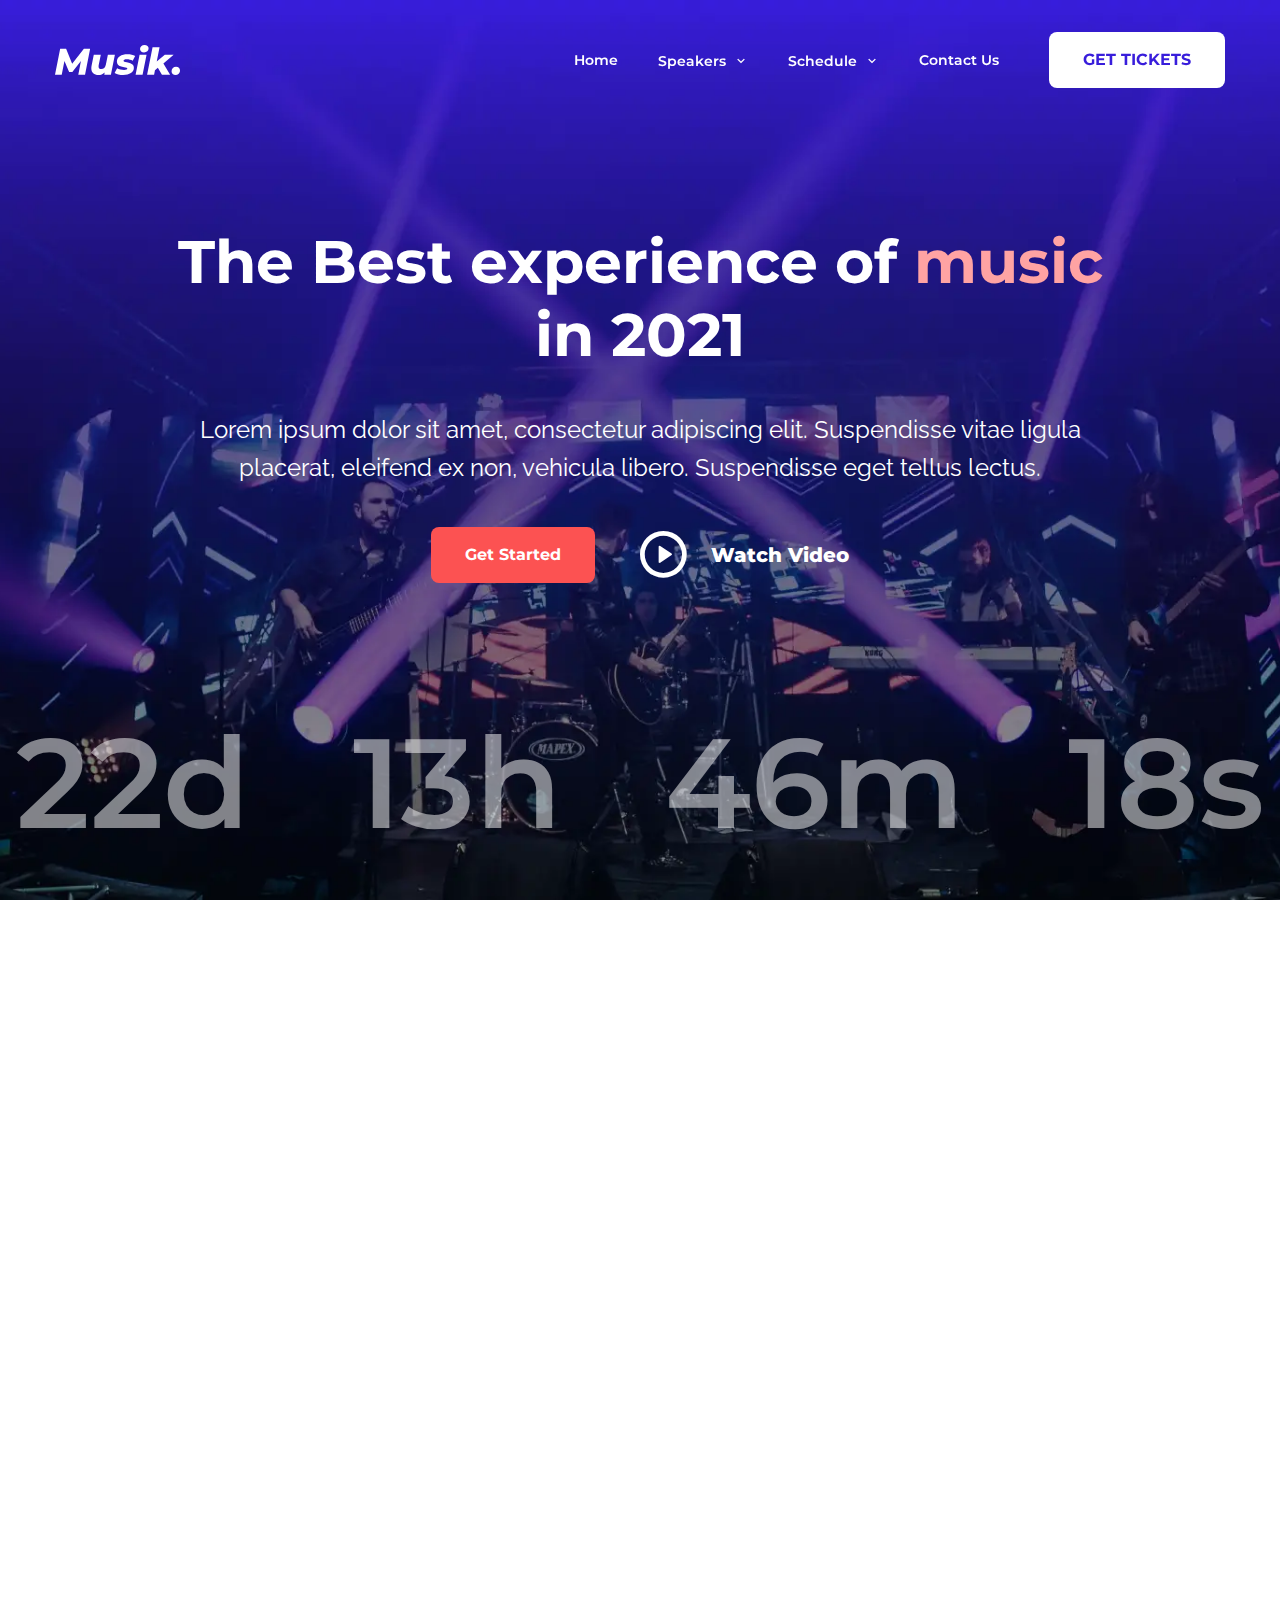
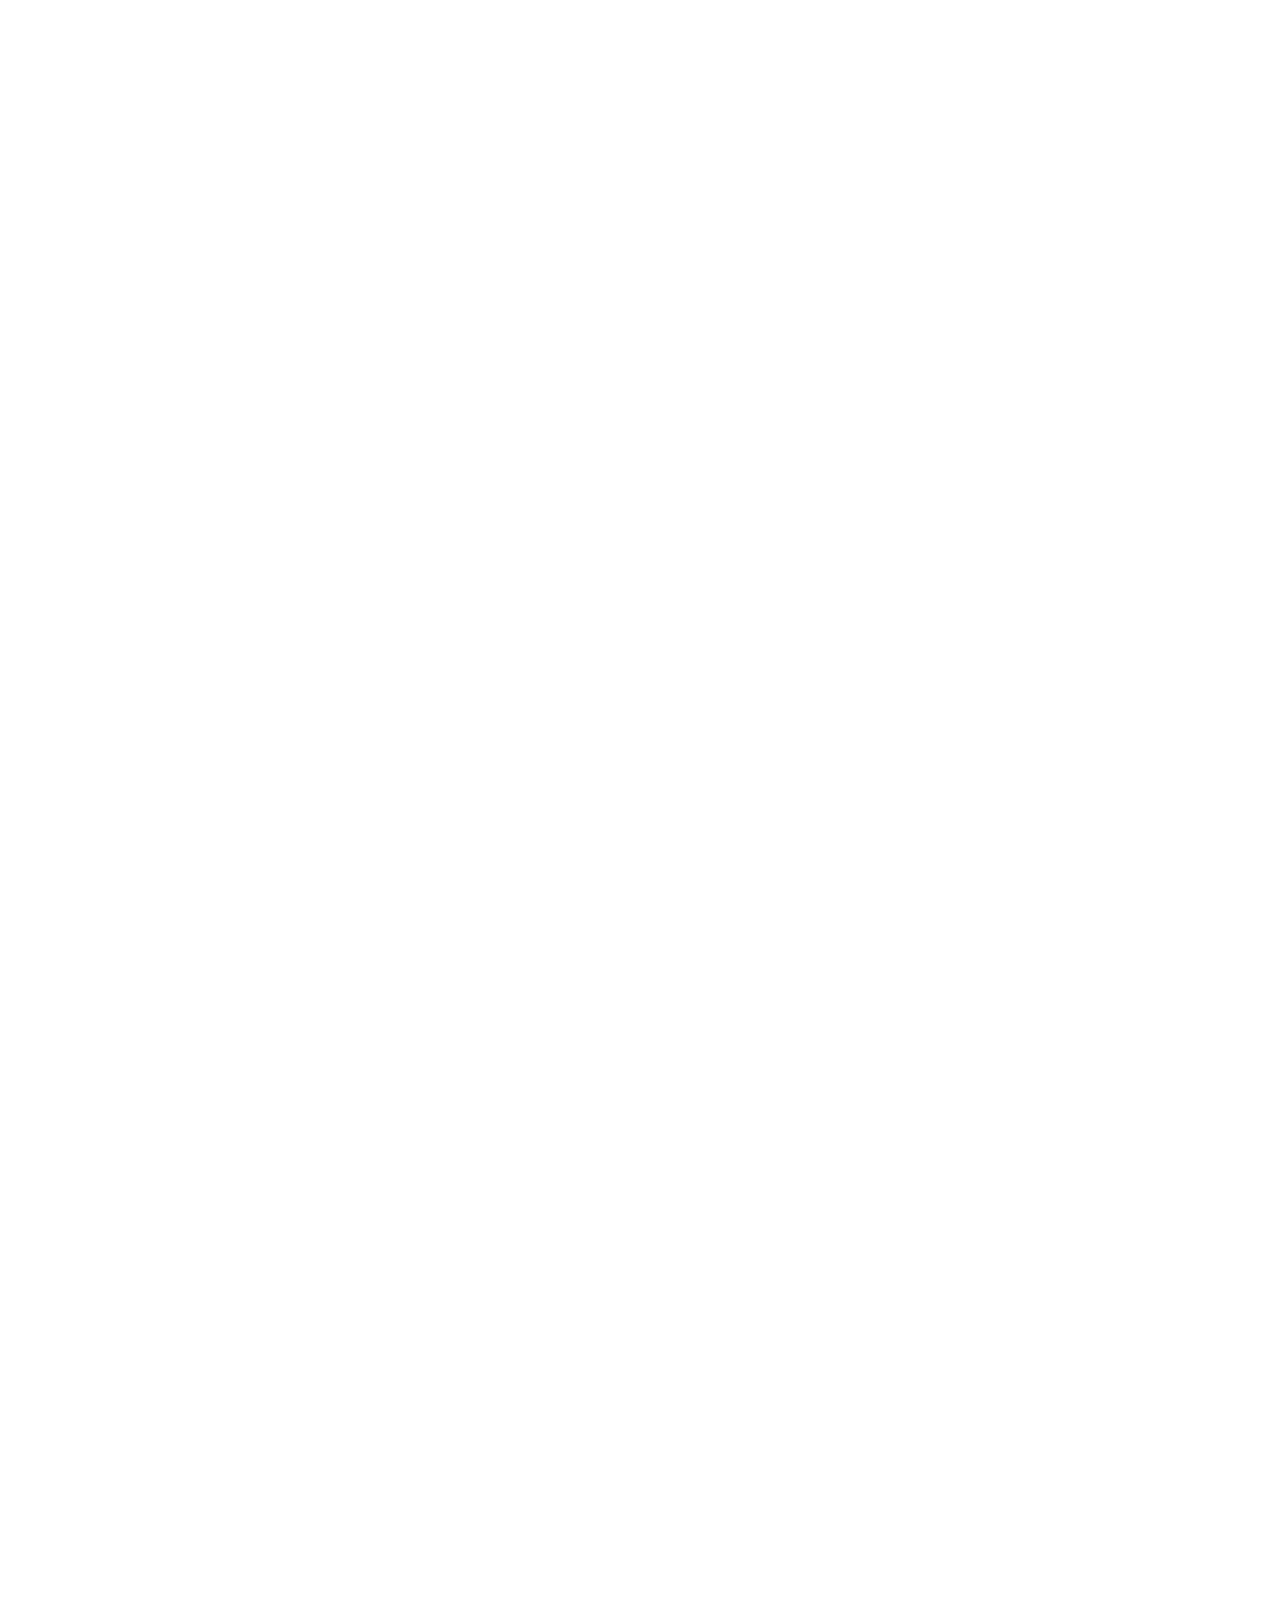
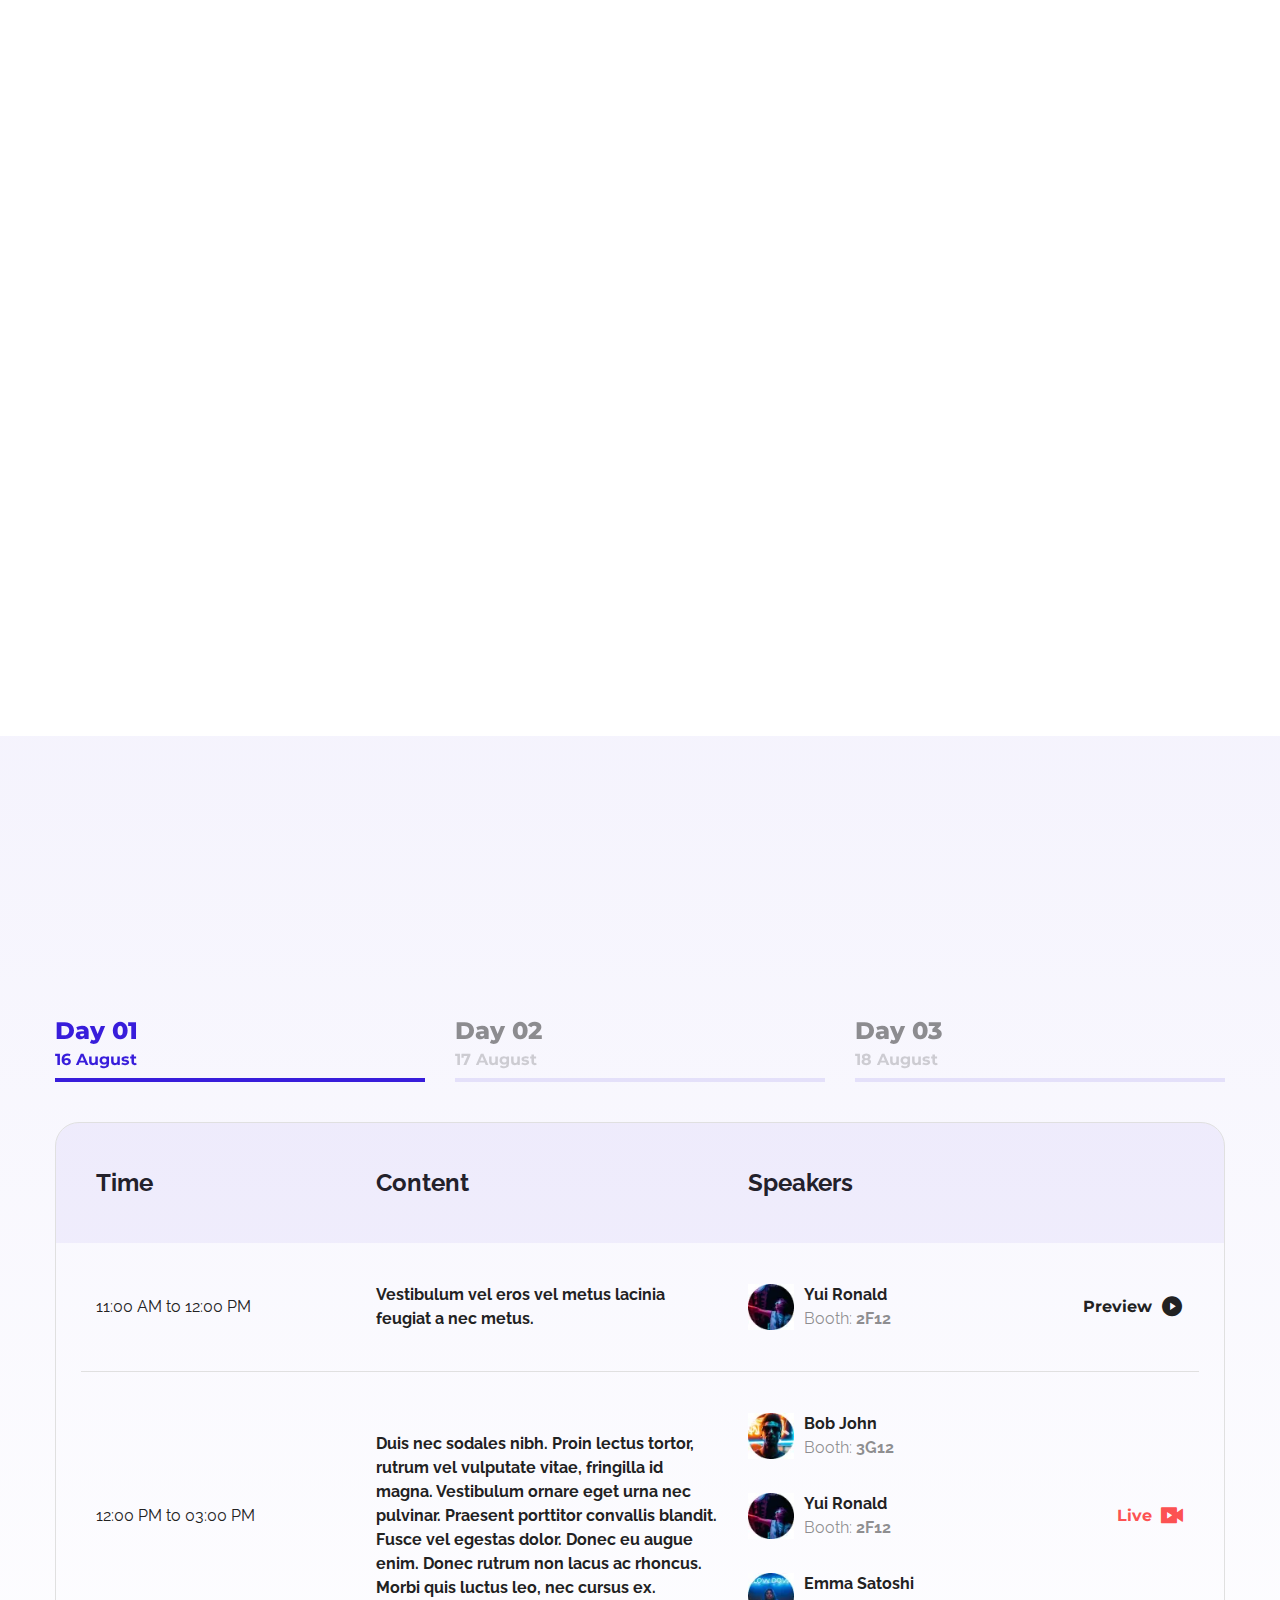
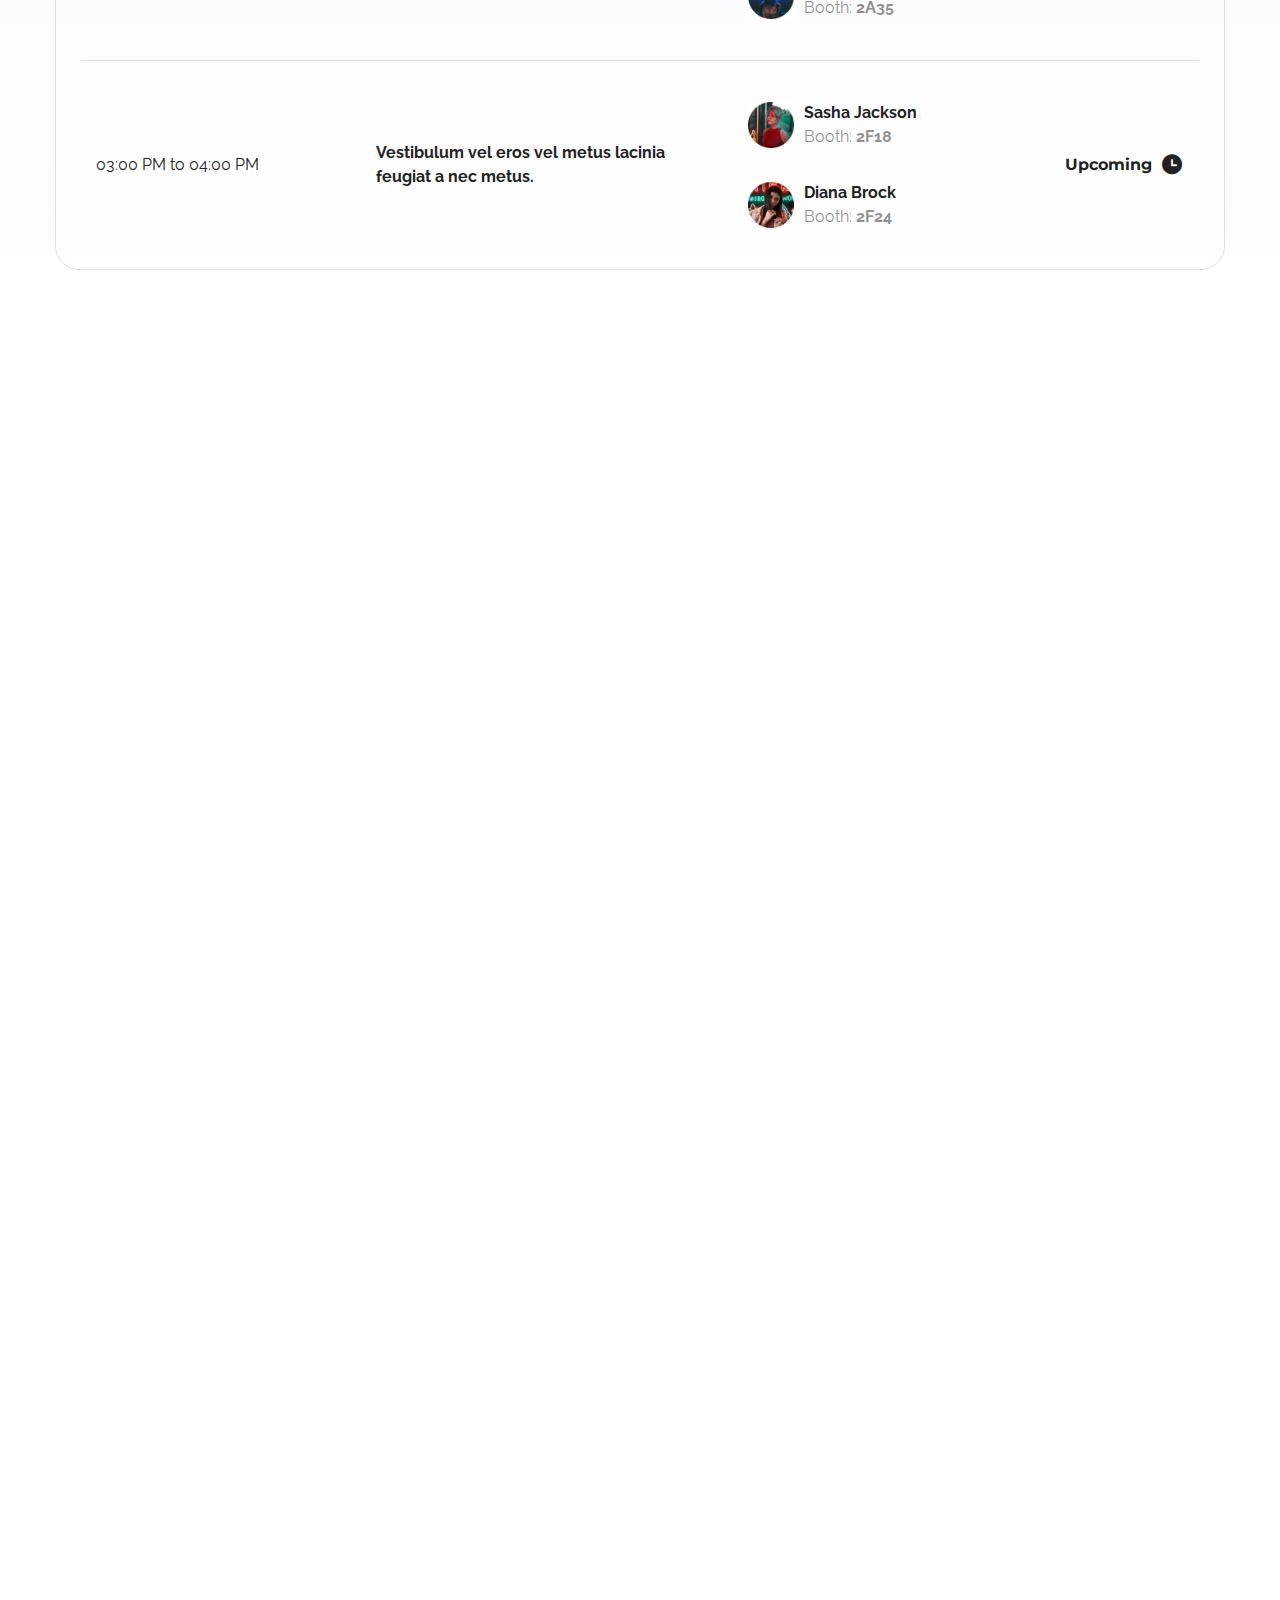
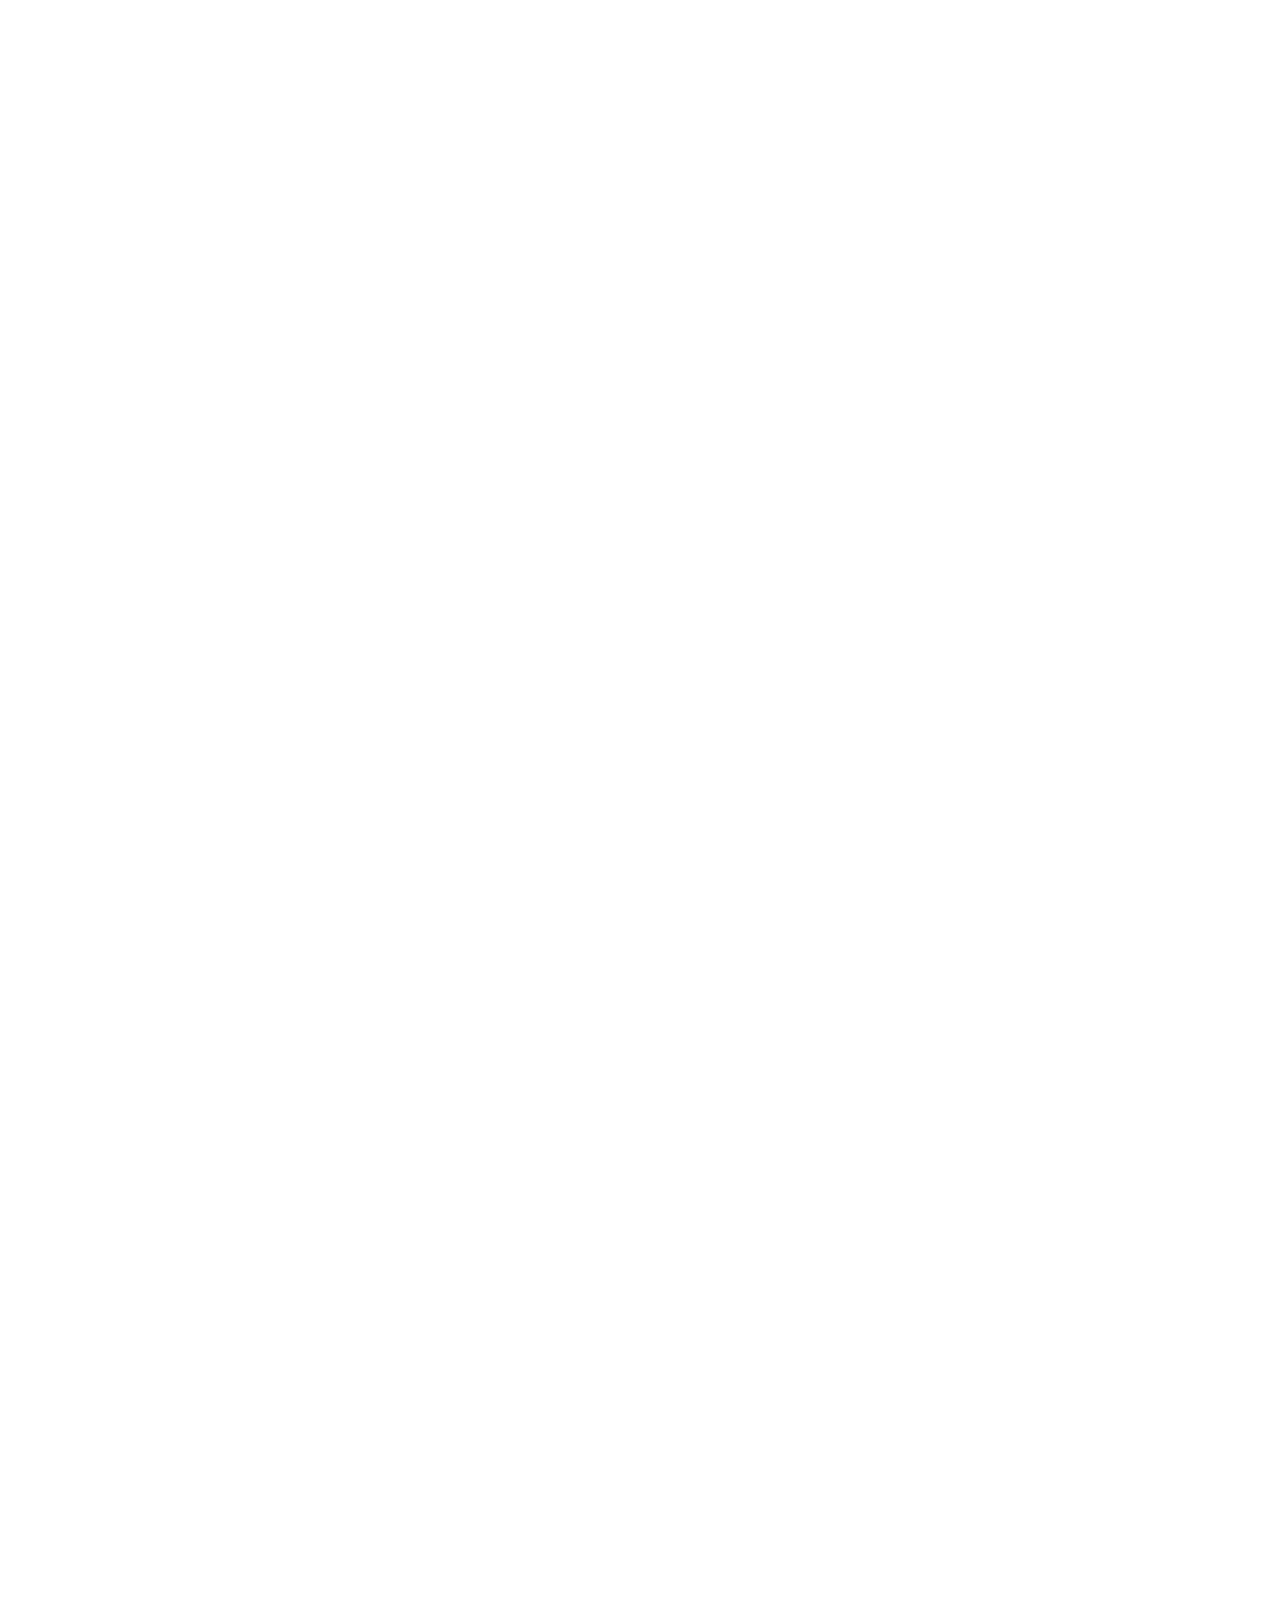
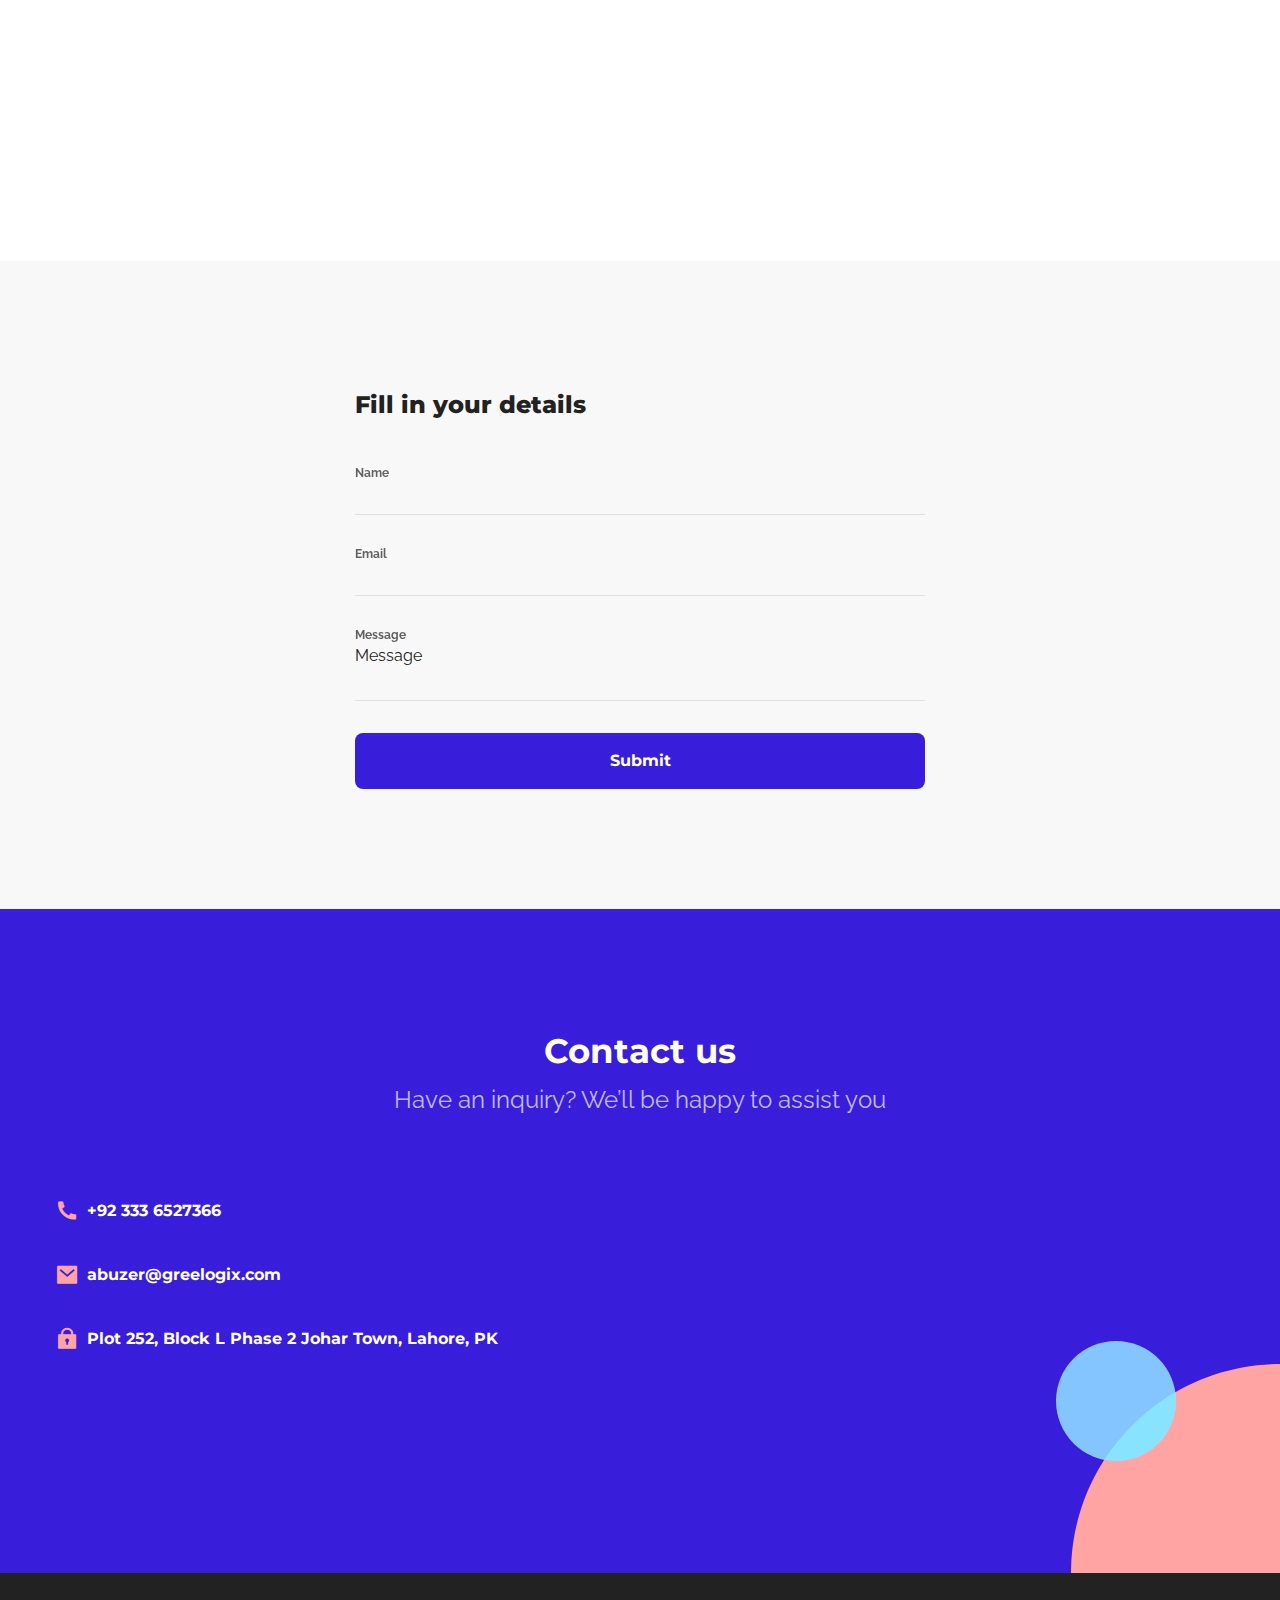
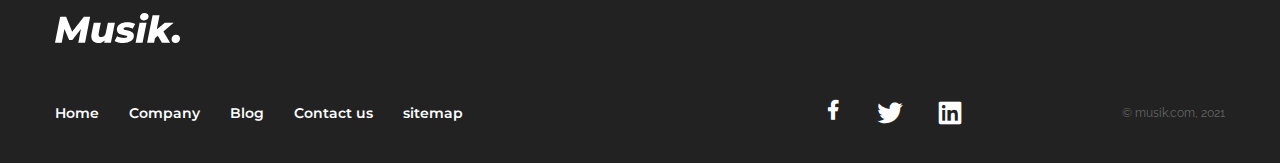
==== commit 786eac28: "animation" ====
--- a/index.html
+++ b/index.html
@@ -6,7 +6,7 @@
 	<meta charset="UTF-8" />
 	<meta name="format-detection" content="telephone=no" />
 	<!-- <style>body{opacity: 0;}</style> -->
-	<link rel="stylesheet" href="css/style.min.css?_v=20230609023054" />
+	<link rel="stylesheet" href="css/style.min.css?_v=20230610003933" />
 	<link rel="shortcut icon" href="favicon.ico" />
 	<!-- <meta name="robots" content="noindex, nofollow"> -->
 	<meta name="viewport" content="width=device-width, initial-scale=1.0" />
@@ -108,12 +108,12 @@
 			<section class="page__explore explore">
 				<div class="explore__container">
 					<div class="explore__body">
-						<h2 class="explore__title text-h2-headline"><span>Explore</span> By Category</h2>
-						<div class="explore__content">
+						<h2 class="explore__title text-h2-headline" data-aos="fade-up"><span>Explore</span> By Category</h2>
+						<div class="explore__content" data-aos-offset="350" data-aos-duration="1000" data-aos="fade-right">
 							<div class="explore__cards">
 								<div class="container-fluid p-0 m-0">
 									<div class="row">
-										<a class="explore-card explore-card_1 col-lg-4 col-sm-6 col-xs-12 p-3" href="#">
+										<a class="explore-card explore-card_1 col-lg-4 col-sm-6 col-xs-12 p-3" href="#" data-aos-offset="350" data-aos-duration="300" data-aos="flip-left">
 											<div class="explore-card__body">
 												<div class="explore-card__icon _icon-dj-mixer"></div>
 												<div class="explore-card__title text-h3-headline">Pop</div>
@@ -129,7 +129,7 @@
 												</div>
 											</div>
 										</a>
-										<a class="explore-card explore-card_2 col-lg-4 col-sm-6 col-xs-12 p-3" href="#">
+										<a class="explore-card explore-card_2 col-lg-4 col-sm-6 col-xs-12 p-3" href="#" data-aos-offset="350" data-aos-duration="300" data-aos="flip-left">
 											<div class="explore-card__body">
 												<div class="explore-card__icon _icon-bagpipes"></div>
 												<div class="explore-card__title text-h3-headline">Folk</div>
@@ -139,7 +139,7 @@
 												</div>
 											</div>
 										</a>
-										<a class="explore-card explore-card_3 col-lg-4 col-sm-6 col-xs-12 p-3" href="#">
+										<a class="explore-card explore-card_3 col-lg-4 col-sm-6 col-xs-12 p-3" href="#" data-aos-offset="350" data-aos-duration="300" data-aos="flip-left">
 											<div class="explore-card__body">
 												<div class="explore-card__icon _icon-saxophone"></div>
 												<div class="explore-card__title text-h3-headline">Instrumental</div>
@@ -149,7 +149,7 @@
 												</div>
 											</div>
 										</a>
-										<a class="explore-card explore-card_4 col-lg-4 col-sm-6 col-xs-12 p-3" href="#">
+										<a class="explore-card explore-card_4 col-lg-4 col-sm-6 col-xs-12 p-3" href="#" data-aos-offset="350" data-aos-duration="300" data-aos="flip-left">
 											<div class="explore-card__body">
 												<div class="explore-card__icon _icon-guitar"></div>
 												<div class="explore-card__title text-h3-headline">Rock</div>
@@ -159,7 +159,7 @@
 												</div>
 											</div>
 										</a>
-										<a class="explore-card explore-card_5 col-lg-4 col-sm-6 col-xs-12 p-3" href="#">
+										<a class="explore-card explore-card_5 col-lg-4 col-sm-6 col-xs-12 p-3" href="#" data-aos-offset="350" data-aos-duration="300" data-aos="flip-left">
 											<div class="explore-card__body">
 												<div class="explore-card__icon _icon-trumpet"></div>
 												<div class="explore-card__title text-h3-headline">Jazz</div>
@@ -187,7 +187,7 @@
 					<div class="about__body">
 						<div class="container-fluid p-0 m-0">
 							<div class="row">
-								<div class="about__image col-lg-6 p-4">
+								<div class="about__image col-lg-6 p-4" data-aos="fade-right">
 									<a class="about__img-body" href="#">
 										<div class="about__foreground-ibg">
 											<picture><source srcset="img/about/foreground.webp" type="image/webp"><img src="img/about/foreground.jpg" alt="foreground-img" /></picture>
@@ -197,7 +197,7 @@
 										</div>
 									</a>
 								</div>
-								<div class="about__main col-lg-6 p-4">
+								<div class="about__main col-lg-6 p-4" data-aos="fade-left">
 									<h2 class="about__title text-h2-headline">About Musik</h2>
 									<div class="about__text text-main-regular">
 										Fusce justo mi, vehicula id arcu et, dapibus tristique lectus. Vivamus a
@@ -218,7 +218,7 @@
 			<section class="page__singers singers">
 				<div class="singers__container">
 					<div class="singers__body">
-						<div class="singers__content">
+						<div class="singers__content" data-aos="fade-right">
 							<h2 class="singers__title text-h2-headline">Singers</h2>
 							<div class="singers__text text-main-regular">
 								Fusce justo mi, vehicula id arcu et, dapibus tristique lectus. Vivamus a elit
@@ -231,7 +231,7 @@
 								<div class="button-filled__text _icon-arrow-right-normal">View All Singers</div>
 							</a>
 						</div>
-						<div class="singers__media media-singers">
+						<div class="singers__media media-singers" data-aos="fade-left">
 							<div class="media-singers__body">
 								<div class="media-singers__row media-singers__row_1">
 									<a class="media-singers__img-ibg" href="#">
@@ -257,7 +257,7 @@
 			<section class="page__event event">
 				<div class="event__container">
 					<div class="event__body">
-						<h2 class="event__title text-h2-headline">Event Schedule</h2>
+						<h2 class="event__title text-h2-headline" data-aos="fade-up">Event Schedule</h2>
 
 						<div class="event__days days-event">
 							<div class="days-event__body">
@@ -927,9 +927,9 @@
 			<section class="page__price-cards price-cards">
 				<div class="price-cards__container">
 					<div class="price-cards__body">
-						<h2 class="price-cards__title text-h2-headline">Choose a Tier that’s right for you</h2>
+						<h2 class="price-cards__title text-h2-headline" data-aos="fade-right">Choose a Tier that’s right for you</h2>
 						<div class="price-cards__content">
-							<div class="price-card price-card_1">
+							<div class="price-card price-card_1" data-aos="flip-right">
 								<div class="price-card__body">
 									<div class="price-card__inner">
 										<div class="price-card__type text-h3-headline">Basic</div>
@@ -951,7 +951,7 @@
 									</div>
 								</div>
 							</div>
-							<div class="price-card price-card_2">
+							<div class="price-card price-card_2" data-aos="flip-right">
 								<div class="price-card__body">
 									<div class="price-card__inner">
 										<div class="price-card__type text-h3-headline">Standard</div>
@@ -973,7 +973,7 @@
 									</div>
 								</div>
 							</div>
-							<div class="price-card price-card_3">
+							<div class="price-card price-card_3" data-aos="flip-right">
 								<div class="price-card__body">
 									<div class="price-card__inner">
 										<div class="price-card__type text-h3-headline">Premium</div>
@@ -1002,8 +1002,8 @@
 			<section class="page__partners partners">
 				<div class="partners__container">
 					<div class="partners__body">
-						<h2 class="partners__title text-h2-headline">Our Sponsors</h2>
-						<div class="partners__items">
+						<h2 class="partners__title text-h2-headline" data-aos="fade-right">Our Sponsors</h2>
+						<div class="partners__items" data-aos="fade-left">
 							<div class="partners__img-wrapper">
 								<div class="partners__img">
 									<picture><source srcset="img/sponsors/01.webp" type="image/webp"><img src="img/sponsors/01.jpg" alt="sponsor-img" /></picture>
@@ -1046,7 +1046,7 @@
 							</div>
 						</div>
 						<div class="partners__actions">
-							<a class="partners__button button-filled" href="#">
+							<a class="partners__button button-filled" href="#" data-aos="fade-up">
 								<div class="button-filled__text">Become a Sponsor</div>
 							</a>
 						</div>
@@ -1056,8 +1056,8 @@
 			<section class="page__testimonials testimonials">
 				<div class="testimonials__container">
 					<div class="testimonials__body">
-						<h2 class="testimonials__title text-h2-headline">Testimonials</h2>
-						<div class="testimonials__slider slider-testimonials">
+						<h2 class="testimonials__title text-h2-headline" data-aos="fade-right">Testimonials</h2>
+						<div class="testimonials__slider slider-testimonials" data-aos="fade-up-left">
 							<div class="slider-testimonials__dotts slider-dotts"></div>
 							<div class="slider-testimonials__body slider-testimonials__swiper">
 								<div class="slider-testimonials__slide slide-testimonials">
@@ -1167,10 +1167,9 @@
 			<section class="page__shots shots">
 				<div class="shots__container">
 					<div class="shots__body">
-						<h2 class="shots__title text-h2-headline">See our Best Shots</h2>
-						<div class="shots__slider slider-shots">
-							<div class="slider-shots__controlls">
-								<button class="slider-shots__arrow-prev slider-arrow-prev _icon-arrow-left-normal" type="button"></button>
+						<h2 class="shots__title text-h2-headline" data-aos="fade-right" data-aos-offset="-450">See our Best Shots</h2>
+						<div class="shots__slider slider-shots" data-aos="fade-up-left" data-aos-offset="-550">
+							<div class="slider-shots__controlls" 5 <button class="slider-shots__arrow-prev slider-arrow-prev _icon-arrow-left-normal" type="button"></button>
 								<button class="slider-shots__arrow-next slider-arrow-next _icon-arrow-right-normal" type="button"></button>
 							</div>
 							<div class="slider-shots__body slider-shots__swiper">
@@ -1374,7 +1373,7 @@
 		</footer>
 
 	</div>
-	<script src="js/app.min.js?_v=20230609023054"></script>
+	<script src="js/app.min.js?_v=20230610003933"></script>
 
 </body>
 
--- a/css/style.min.css
+++ b/css/style.min.css
@@ -1 +1 @@
-@charset "UTF-8";@font-face{font-family:Montserrat;font-display:swap;src:url(../fonts/Montserrat-Bold.woff2) format("woff2"),url(../fonts/Montserrat-Bold.woff) format("woff");font-weight:700;font-style:normal}@font-face{font-family:icons;font-display:swap;src:url(../fonts/icons.woff2) format("woff2"),url(../fonts/icons.woff) format("woff");font-weight:400;font-style:normal}@font-face{font-family:Montserrat;font-display:swap;src:url(../fonts/Montserrat-ExtraBold.woff2) format("woff2"),url(../fonts/Montserrat-ExtraBold.woff) format("woff");font-weight:800;font-style:normal}@font-face{font-family:Montserrat;font-display:swap;src:url(../fonts/Montserrat-SemiBold.woff2) format("woff2"),url(../fonts/Montserrat-SemiBold.woff) format("woff");font-weight:600;font-style:normal}@font-face{font-family:Raleway;font-display:swap;src:url(../fonts/Raleway-Bold.woff2) format("woff2"),url(../fonts/Raleway-Bold.woff) format("woff");font-weight:700;font-style:normal}@font-face{font-family:Raleway;font-display:swap;src:url(../fonts/Raleway-Regular.woff2) format("woff2"),url(../fonts/Raleway-Regular.woff) format("woff");font-weight:400;font-style:normal}[class*=_icon-]:before{font-family:icons;font-style:normal;font-weight:400;font-variant:normal;text-transform:none;line-height:1;-webkit-font-smoothing:antialiased;-moz-osx-font-smoothing:grayscale}[class*=_icon-]:before{display:block}._icon-bulb-fill:before{content:"\e900"}._icon-email-fill:before{content:"\e901"}._icon-live-camera-fill:before{content:"\e902"}._icon-medal-fill:before{content:"\e903"}._icon-radio-fill:before{content:"\e904"}._icon-tools-fill:before{content:"\e905"}._icon-user-fill:before{content:"\e906"}._icon-warning-fill:before{content:"\e907"}._icon-info-circle:before{content:"\e908"}._icon-ShapeOnly-I:before{content:"\e909"}._icon-dollar-empty:before{content:"\e90a"}._icon-globe-empty:before{content:"\e90b"}._icon-handshake-empty:before{content:"\e90c"}._icon-heart-empty:before{content:"\e90d"}._icon-map-pin-empty:before{content:"\e90e"}._icon-mic-empty:before{content:"\e90f"}._icon-save-empty:before{content:"\e910"}._icon-share-empty:before{content:"\e911"}._icon-tag-empty:before{content:"\e912"}._icon-dollar-fill:before{content:"\e913"}._icon-globe-fill:before{content:"\e914"}._icon-handshake-fill:before{content:"\e915"}._icon-heart-fill:before{content:"\e916"}._icon-map-pin-fill:before{content:"\e917"}._icon-mic-fill:before{content:"\e918"}._icon-save-fill:before{content:"\e919"}._icon-share-fill:before{content:"\e91a"}._icon-tag-fill:before{content:"\e91b"}._icon-book-empty:before{content:"\e91c"}._icon-cart-empty:before{content:"\e91d"}._icon-chat-empty:before{content:"\e91e"}._icon-clock-empty:before{content:"\e91f"}._icon-delete-empty:before{content:"\e920"}._icon-facebook-empty:before{content:"\e921"}._icon-google-empty:before{content:"\e922"}._icon-instagram-empty:before{content:"\e923"}._icon-linkedin-empty:before{content:"\e924"}._icon-play-empty:before{content:"\e925"}._icon-question-empty:before{content:"\e926"}._icon-star-empty:before{content:"\e927"}._icon-ticket-empty:before{content:"\e928"}._icon-twitter-empty:before{content:"\e929"}._icon-book-fill:before{content:"\e92a"}._icon-cart-fill:before{content:"\e92b"}._icon-chat-fill:before{content:"\e92c"}._icon-clock-fill:before{content:"\e92d"}._icon-delete-fill:before{content:"\e92e"}._icon-facebook-fill:before{content:"\e92f"}._icon-google-fill:before{content:"\e930"}._icon-instagram-fill:before{content:"\e931"}._icon-linkedin-fill:before{content:"\e932"}._icon-play-fill:before{content:"\e933"}._icon-question-fill:before{content:"\e934"}._icon-star-fill:before{content:"\e935"}._icon-ticket-fill:before{content:"\e936"}._icon-twitter-fill:before{content:"\e937"}._icon-bicycle-empty:before{content:"\e938"}._icon-calendar-empty:before{content:"\e939"}._icon-car-empty:before{content:"\e93a"}._icon-cup-empty:before{content:"\e93b"}._icon-edit-empty:before{content:"\e93c"}._icon-eye-empty:before{content:"\e93d"}._icon-flash-empty:before{content:"\e93e"}._icon-lock-empty:before{content:"\e93f"}._icon-notification-empty:before{content:"\e940"}._icon-phone-empty:before{content:"\e941"}._icon-rocket-empty:before{content:"\e942"}._icon-shopping-bag-empty:before{content:"\e943"}._icon-bicycle-fill:before{content:"\e944"}._icon-calendar-fill:before{content:"\e945"}._icon-car-fill:before{content:"\e946"}._icon-cup-fill:before{content:"\e947"}._icon-edit-fill:before{content:"\e948"}._icon-eye-fill:before{content:"\e949"}._icon-flash-fill:before{content:"\e94a"}._icon-lock-fill:before{content:"\e94b"}._icon-notification-fill:before{content:"\e94c"}._icon-phone-fill:before{content:"\e94d"}._icon-rocket-fill:before{content:"\e94e"}._icon-shopping-bag-fill:before{content:"\e94f"}._icon-truck-fill:before{content:"\e950"}._icon-sort-ascending:before{content:"\e951"}._icon-sort-descending:before{content:"\e952"}._icon-checkbox-circle-fill .path1:before{content:"\e953";color:#222}._icon-checkbox-circle-fill .path2:before{content:"\e954";margin-left:-1em;color:#fff}._icon-checkbox-square-fill .path1:before{content:"\e955";color:#222}._icon-checkbox-square-fill .path2:before{content:"\e956";margin-left:-1em;color:#fff}._icon-equalizer-fill:before{content:"\e957"}._icon-filter-fill:before{content:"\e958"}._icon-search-zoom-in-fill:before{content:"\e959"}._icon-search-zoom-out-fill:before{content:"\e95a"}._icon-checkbox-circle-empty:before{content:"\e95b"}._icon-checkbox-square-empty:before{content:"\e95c"}._icon-equalizer-empty:before{content:"\e95d"}._icon-filter-empty:before{content:"\e95e"}._icon-search-zoom-in-empty:before{content:"\e95f"}._icon-search-zoom-out-empty:before{content:"\e960"}._icon-arrow-down-normal:before{content:"\e961"}._icon-arrow-down-small:before{content:"\e962"}._icon-arrow-down-xs:before{content:"\e963"}._icon-arrow-left-normal:before{content:"\e964"}._icon-arrow-left-small:before{content:"\e965"}._icon-arrow-left-xs:before{content:"\e966"}._icon-arrow-right-normal:before{content:"\e967"}._icon-arrow-right-small:before{content:"\e968"}._icon-arrow-right-xs:before{content:"\e969"}._icon-arrow-up-normal:before{content:"\e96a"}._icon-arrow-up-small:before{content:"\e96b"}._icon-arrow-up-xs:before{content:"\e96c"}._icon-double-left:before{content:"\e96d"}._icon-double-right:before{content:"\e96e"}._icon-single-left:before{content:"\e96f"}._icon-single-right:before{content:"\e970"}._icon-add:before{content:"\e971"}._icon-bagpipes:before{content:"\e972"}._icon-check:before{content:"\e973"}._icon-close:before{content:"\e974"}._icon-dj-mixer:before{content:"\e975"}._icon-guitar:before{content:"\e976"}._icon-hamburger-menu:before{content:"\e977"}._icon-reset:before{content:"\e978"}._icon-saxophone:before{content:"\e979"}._icon-search:before{content:"\e97a"}._icon-subtract:before{content:"\e97b"}._icon-trumpet:before{content:"\e97c"}.dropdown-menu-body__link,.menu__link,.text-additional,.text-h1-headline-bold,.text-h1-headline-regular,.text-h2-headline,.text-h3-headline,.text-h4-headline,.text-h5-headline,.text-headlines,.text-menu,.text-montserrat-bold,.text-montserrat-regular,.text-primary-ff,.text-raleway-bold,.text-raleway-regular{font-family:Montserrat}.text-field__field::-webkit-input-placeholder{font-family:Raleway}.text-field__field::-moz-placeholder{font-family:Raleway}.text-field__field:-ms-input-placeholder{font-family:Raleway}.text-field__field::-ms-input-placeholder{font-family:Raleway}.text-field__field,.text-field__field::placeholder,.text-field__label,.text-main-bold,.text-main-regular,.text-secondary-ff,.text-small-bold,.text-small-regular,.text-subtitle-bold,.text-subtitle-regular,.text-text{font-family:Raleway}.text-h1-headline-bold{font-weight:700;font-size:3.75rem;line-height:1.2166666667;color:#222}.text-h1-headline-regular{font-weight:400;font-size:3.75rem;line-height:1.2166666667;color:#222}.text-subtitle-bold{font-weight:700;font-size:1.5rem;line-height:1.5833333333;color:#222}.text-subtitle-regular{font-weight:400;font-size:1.5rem;line-height:1.5833333333;color:#222}.text-h2-headline{font-weight:700;font-size:2.125rem;line-height:130%;color:#222}.text-h3-headline{font-weight:800;font-size:1.5rem;line-height:1.5833333333;color:#222}.text-h4-headline{font-weight:800;font-size:1.25rem;line-height:1.4;color:#222}.text-h5-headline{font-weight:700;font-size:1rem;line-height:1.25;color:#222}.text-main-bold{font-weight:700;font-size:1rem;line-height:1.5;color:#222}.text-field__field::-webkit-input-placeholder{font-weight:400;font-size:1rem;line-height:1.5;color:#222}.text-field__field::-moz-placeholder{font-weight:400;font-size:1rem;line-height:1.5;color:#222}.text-field__field:-ms-input-placeholder{font-weight:400;font-size:1rem;line-height:1.5;color:#222}.text-field__field::-ms-input-placeholder{font-weight:400;font-size:1rem;line-height:1.5;color:#222}.text-field__field,.text-field__field::placeholder,.text-main-regular{font-weight:400;font-size:1rem;line-height:1.5;color:#222}.dropdown-menu-body__link,.menu__link,.text-menu{font-weight:600;font-size:.875rem;line-height:1.4285714286;color:#222}.text-additional{font-weight:400;font-size:.75rem;line-height:1.1666666667;color:#222}.text-field__label,.text-small-bold{font-weight:700;font-size:.75rem;line-height:1.5;color:#222}.text-small-regular{font-weight:400;font-size:.75rem;line-height:1.5;color:#222}.text-headlines{font-weight:700;font-size:2.5rem;line-height:1.2;color:rgba(34,34,34,.3)}.text-montserrat-bold{font-weight:700;font-size:2.5rem;line-height:1.225;color:#222}.text-montserrat-regular{font-weight:400;font-size:2.5rem;line-height:1.225;color:#222}.text-text{font-weight:700;font-size:2.5rem;line-height:1.2;color:rgba(34,34,34,.3)}.text-raleway-bold{font-weight:700;font-size:2.5rem;line-height:1.175;color:#222}.text-raleway-regular{font-weight:400;font-size:2.5rem;line-height:1.175;color:#222}:root,[data-bs-theme=light]{--bs-blue:#0d6efd;--bs-indigo:#6610f2;--bs-purple:#6f42c1;--bs-pink:#d63384;--bs-red:#dc3545;--bs-orange:#fd7e14;--bs-yellow:#ffc107;--bs-green:#198754;--bs-teal:#20c997;--bs-cyan:#0dcaf0;--bs-black:#000;--bs-white:#fff;--bs-gray:#6c757d;--bs-gray-dark:#343a40;--bs-gray-100:#f8f9fa;--bs-gray-200:#e9ecef;--bs-gray-300:#dee2e6;--bs-gray-400:#ced4da;--bs-gray-500:#adb5bd;--bs-gray-600:#6c757d;--bs-gray-700:#495057;--bs-gray-800:#343a40;--bs-gray-900:#212529;--bs-primary:#0d6efd;--bs-secondary:#6c757d;--bs-success:#198754;--bs-info:#0dcaf0;--bs-warning:#ffc107;--bs-danger:#dc3545;--bs-light:#f8f9fa;--bs-dark:#212529;--bs-primary-rgb:13,110,253;--bs-secondary-rgb:108,117,125;--bs-success-rgb:25,135,84;--bs-info-rgb:13,202,240;--bs-warning-rgb:255,193,7;--bs-danger-rgb:220,53,69;--bs-light-rgb:248,249,250;--bs-dark-rgb:33,37,41;--bs-primary-text-emphasis:#052c65;--bs-secondary-text-emphasis:#2b2f32;--bs-success-text-emphasis:#0a3622;--bs-info-text-emphasis:#055160;--bs-warning-text-emphasis:#664d03;--bs-danger-text-emphasis:#58151c;--bs-light-text-emphasis:#495057;--bs-dark-text-emphasis:#495057;--bs-primary-bg-subtle:#cfe2ff;--bs-secondary-bg-subtle:#e2e3e5;--bs-success-bg-subtle:#d1e7dd;--bs-info-bg-subtle:#cff4fc;--bs-warning-bg-subtle:#fff3cd;--bs-danger-bg-subtle:#f8d7da;--bs-light-bg-subtle:#fcfcfd;--bs-dark-bg-subtle:#ced4da;--bs-primary-border-subtle:#9ec5fe;--bs-secondary-border-subtle:#c4c8cb;--bs-success-border-subtle:#a3cfbb;--bs-info-border-subtle:#9eeaf9;--bs-warning-border-subtle:#ffe69c;--bs-danger-border-subtle:#f1aeb5;--bs-light-border-subtle:#e9ecef;--bs-dark-border-subtle:#adb5bd;--bs-white-rgb:255,255,255;--bs-black-rgb:0,0,0;--bs-font-sans-serif:system-ui,-apple-system,"Segoe UI",Roboto,"Helvetica Neue","Noto Sans","Liberation Sans",Arial,sans-serif,"Apple Color Emoji","Segoe UI Emoji","Segoe UI Symbol","Noto Color Emoji";--bs-font-monospace:SFMono-Regular,Menlo,Monaco,Consolas,"Liberation Mono","Courier New",monospace;--bs-gradient:linear-gradient(180deg, rgba(255, 255, 255, 0.15), rgba(255, 255, 255, 0));--bs-body-font-family:var(--bs-font-sans-serif);--bs-body-font-size:1rem;--bs-body-font-weight:400;--bs-body-line-height:1.5;--bs-body-color:#212529;--bs-body-color-rgb:33,37,41;--bs-body-bg:#fff;--bs-body-bg-rgb:255,255,255;--bs-emphasis-color:#000;--bs-emphasis-color-rgb:0,0,0;--bs-secondary-color:rgba(33, 37, 41, 0.75);--bs-secondary-color-rgb:33,37,41;--bs-secondary-bg:#e9ecef;--bs-secondary-bg-rgb:233,236,239;--bs-tertiary-color:rgba(33, 37, 41, 0.5);--bs-tertiary-color-rgb:33,37,41;--bs-tertiary-bg:#f8f9fa;--bs-tertiary-bg-rgb:248,249,250;--bs-heading-color:inherit;--bs-link-color:#0d6efd;--bs-link-color-rgb:13,110,253;--bs-link-decoration:underline;--bs-link-hover-color:#0a58ca;--bs-link-hover-color-rgb:10,88,202;--bs-code-color:#d63384;--bs-highlight-bg:#fff3cd;--bs-border-width:1px;--bs-border-style:solid;--bs-border-color:#dee2e6;--bs-border-color-translucent:rgba(0, 0, 0, 0.175);--bs-border-radius:0.375rem;--bs-border-radius-sm:0.25rem;--bs-border-radius-lg:0.5rem;--bs-border-radius-xl:1rem;--bs-border-radius-xxl:2rem;--bs-border-radius-2xl:var(--bs-border-radius-xxl);--bs-border-radius-pill:50rem;--bs-box-shadow:0 0.5rem 1rem rgba(0, 0, 0, 0.15);--bs-box-shadow-sm:0 0.125rem 0.25rem rgba(0, 0, 0, 0.075);--bs-box-shadow-lg:0 1rem 3rem rgba(0, 0, 0, 0.175);--bs-box-shadow-inset:inset 0 1px 2px rgba(0, 0, 0, 0.075);--bs-focus-ring-width:0.25rem;--bs-focus-ring-opacity:0.25;--bs-focus-ring-color:rgba(13, 110, 253, 0.25);--bs-form-valid-color:#198754;--bs-form-valid-border-color:#198754;--bs-form-invalid-color:#dc3545;--bs-form-invalid-border-color:#dc3545}[data-bs-theme=dark]{color-scheme:dark;--bs-body-color:#adb5bd;--bs-body-color-rgb:173,181,189;--bs-body-bg:#212529;--bs-body-bg-rgb:33,37,41;--bs-emphasis-color:#fff;--bs-emphasis-color-rgb:255,255,255;--bs-secondary-color:rgba(173, 181, 189, 0.75);--bs-secondary-color-rgb:173,181,189;--bs-secondary-bg:#343a40;--bs-secondary-bg-rgb:52,58,64;--bs-tertiary-color:rgba(173, 181, 189, 0.5);--bs-tertiary-color-rgb:173,181,189;--bs-tertiary-bg:#2b3035;--bs-tertiary-bg-rgb:43,48,53;--bs-primary-text-emphasis:#6ea8fe;--bs-secondary-text-emphasis:#a7acb1;--bs-success-text-emphasis:#75b798;--bs-info-text-emphasis:#6edff6;--bs-warning-text-emphasis:#ffda6a;--bs-danger-text-emphasis:#ea868f;--bs-light-text-emphasis:#f8f9fa;--bs-dark-text-emphasis:#dee2e6;--bs-primary-bg-subtle:#031633;--bs-secondary-bg-subtle:#161719;--bs-success-bg-subtle:#051b11;--bs-info-bg-subtle:#032830;--bs-warning-bg-subtle:#332701;--bs-danger-bg-subtle:#2c0b0e;--bs-light-bg-subtle:#343a40;--bs-dark-bg-subtle:#1a1d20;--bs-primary-border-subtle:#084298;--bs-secondary-border-subtle:#41464b;--bs-success-border-subtle:#0f5132;--bs-info-border-subtle:#087990;--bs-warning-border-subtle:#997404;--bs-danger-border-subtle:#842029;--bs-light-border-subtle:#495057;--bs-dark-border-subtle:#343a40;--bs-heading-color:inherit;--bs-link-color:#6ea8fe;--bs-link-hover-color:#8bb9fe;--bs-link-color-rgb:110,168,254;--bs-link-hover-color-rgb:139,185,254;--bs-code-color:#e685b5;--bs-border-color:#495057;--bs-border-color-translucent:rgba(255, 255, 255, 0.15);--bs-form-valid-color:#75b798;--bs-form-valid-border-color:#75b798;--bs-form-invalid-color:#ea868f;--bs-form-invalid-border-color:#ea868f}.img-fluid{max-width:100%;height:auto}.img-thumbnail{padding:.25rem;background-color:var(--bs-body-bg);border:var(--bs-border-width) solid var(--bs-border-color);border-radius:var(--bs-border-radius);max-width:100%;height:auto}.figure{display:inline-block}.figure-img{margin-bottom:.5rem;line-height:1}.figure-caption{font-size:.875em;color:var(--bs-secondary-color)}.container,.container-fluid,.container-lg,.container-md,.container-sm,.container-xl,.container-xxl{--bs-gutter-x:1.5rem;--bs-gutter-y:0;width:100%;padding-right:calc(var(--bs-gutter-x) * .5);padding-left:calc(var(--bs-gutter-x) * .5);margin-right:auto;margin-left:auto}:root{--bs-breakpoint-xs:0;--bs-breakpoint-sm:576px;--bs-breakpoint-md:768px;--bs-breakpoint-lg:992px;--bs-breakpoint-xl:1200px;--bs-breakpoint-xxl:1400px}.row{--bs-gutter-x:1.5rem;--bs-gutter-y:0;display:-webkit-box;display:-ms-flexbox;display:flex;-ms-flex-wrap:wrap;flex-wrap:wrap;margin-top:calc(-1 * var(--bs-gutter-y));margin-right:calc(-.5 * var(--bs-gutter-x));margin-left:calc(-.5 * var(--bs-gutter-x))}.row>*{-ms-flex-negative:0;flex-shrink:0;width:100%;max-width:100%;padding-right:calc(var(--bs-gutter-x) * .5);padding-left:calc(var(--bs-gutter-x) * .5);margin-top:var(--bs-gutter-y)}.col{-webkit-box-flex:1;-ms-flex:1 0 0%;flex:1 0 0%}.row-cols-auto>*{-webkit-box-flex:0;-ms-flex:0 0 auto;flex:0 0 auto;width:auto}.row-cols-1>*{-webkit-box-flex:0;-ms-flex:0 0 auto;flex:0 0 auto;width:100%}.row-cols-2>*{-webkit-box-flex:0;-ms-flex:0 0 auto;flex:0 0 auto;width:50%}.row-cols-3>*{-webkit-box-flex:0;-ms-flex:0 0 auto;flex:0 0 auto;width:33.3333333333%}.row-cols-4>*{-webkit-box-flex:0;-ms-flex:0 0 auto;flex:0 0 auto;width:25%}.row-cols-5>*{-webkit-box-flex:0;-ms-flex:0 0 auto;flex:0 0 auto;width:20%}.row-cols-6>*{-webkit-box-flex:0;-ms-flex:0 0 auto;flex:0 0 auto;width:16.6666666667%}.col-auto{-webkit-box-flex:0;-ms-flex:0 0 auto;flex:0 0 auto;width:auto}.col-1{-webkit-box-flex:0;-ms-flex:0 0 auto;flex:0 0 auto;width:8.33333333%}.col-2{-webkit-box-flex:0;-ms-flex:0 0 auto;flex:0 0 auto;width:16.66666667%}.col-3{-webkit-box-flex:0;-ms-flex:0 0 auto;flex:0 0 auto;width:25%}.col-4{-webkit-box-flex:0;-ms-flex:0 0 auto;flex:0 0 auto;width:33.33333333%}.col-5{-webkit-box-flex:0;-ms-flex:0 0 auto;flex:0 0 auto;width:41.66666667%}.col-6{-webkit-box-flex:0;-ms-flex:0 0 auto;flex:0 0 auto;width:50%}.col-7{-webkit-box-flex:0;-ms-flex:0 0 auto;flex:0 0 auto;width:58.33333333%}.col-8{-webkit-box-flex:0;-ms-flex:0 0 auto;flex:0 0 auto;width:66.66666667%}.col-9{-webkit-box-flex:0;-ms-flex:0 0 auto;flex:0 0 auto;width:75%}.col-10{-webkit-box-flex:0;-ms-flex:0 0 auto;flex:0 0 auto;width:83.33333333%}.col-11{-webkit-box-flex:0;-ms-flex:0 0 auto;flex:0 0 auto;width:91.66666667%}.col-12{-webkit-box-flex:0;-ms-flex:0 0 auto;flex:0 0 auto;width:100%}.offset-1{margin-left:8.33333333%}.offset-2{margin-left:16.66666667%}.offset-3{margin-left:25%}.offset-4{margin-left:33.33333333%}.offset-5{margin-left:41.66666667%}.offset-6{margin-left:50%}.offset-7{margin-left:58.33333333%}.offset-8{margin-left:66.66666667%}.offset-9{margin-left:75%}.offset-10{margin-left:83.33333333%}.offset-11{margin-left:91.66666667%}.g-0,.gx-0{--bs-gutter-x:0}.g-0,.gy-0{--bs-gutter-y:0}.g-1,.gx-1{--bs-gutter-x:0.25rem}.g-1,.gy-1{--bs-gutter-y:0.25rem}.g-2,.gx-2{--bs-gutter-x:0.5rem}.g-2,.gy-2{--bs-gutter-y:0.5rem}.g-3,.gx-3{--bs-gutter-x:1rem}.g-3,.gy-3{--bs-gutter-y:1rem}.g-4,.gx-4{--bs-gutter-x:1.5rem}.g-4,.gy-4{--bs-gutter-y:1.5rem}.g-5,.gx-5{--bs-gutter-x:3rem}.g-5,.gy-5{--bs-gutter-y:3rem}.clearfix::after{display:block;clear:both;content:""}.text-bg-primary{color:#fff!important;background-color:RGBA(13,110,253,var(--bs-bg-opacity,1))!important}.text-bg-secondary{color:#fff!important;background-color:RGBA(108,117,125,var(--bs-bg-opacity,1))!important}.text-bg-success{color:#fff!important;background-color:RGBA(25,135,84,var(--bs-bg-opacity,1))!important}.text-bg-info{color:#000!important;background-color:RGBA(13,202,240,var(--bs-bg-opacity,1))!important}.text-bg-warning{color:#000!important;background-color:RGBA(255,193,7,var(--bs-bg-opacity,1))!important}.text-bg-danger{color:#fff!important;background-color:RGBA(220,53,69,var(--bs-bg-opacity,1))!important}.text-bg-light{color:#000!important;background-color:RGBA(248,249,250,var(--bs-bg-opacity,1))!important}.text-bg-dark{color:#fff!important;background-color:RGBA(33,37,41,var(--bs-bg-opacity,1))!important}.link-primary{color:RGBA(var(--bs-primary-rgb),var(--bs-link-opacity,1))!important;text-decoration-color:RGBA(var(--bs-primary-rgb),var(--bs-link-underline-opacity,1))!important}.link-primary:focus,.link-primary:hover{color:RGBA(10,88,202,var(--bs-link-opacity,1))!important;text-decoration-color:RGBA(10,88,202,var(--bs-link-underline-opacity,1))!important}.link-secondary{color:RGBA(var(--bs-secondary-rgb),var(--bs-link-opacity,1))!important;text-decoration-color:RGBA(var(--bs-secondary-rgb),var(--bs-link-underline-opacity,1))!important}.link-secondary:focus,.link-secondary:hover{color:RGBA(86,94,100,var(--bs-link-opacity,1))!important;text-decoration-color:RGBA(86,94,100,var(--bs-link-underline-opacity,1))!important}.link-success{color:RGBA(var(--bs-success-rgb),var(--bs-link-opacity,1))!important;text-decoration-color:RGBA(var(--bs-success-rgb),var(--bs-link-underline-opacity,1))!important}.link-success:focus,.link-success:hover{color:RGBA(20,108,67,var(--bs-link-opacity,1))!important;text-decoration-color:RGBA(20,108,67,var(--bs-link-underline-opacity,1))!important}.link-info{color:RGBA(var(--bs-info-rgb),var(--bs-link-opacity,1))!important;text-decoration-color:RGBA(var(--bs-info-rgb),var(--bs-link-underline-opacity,1))!important}.link-info:focus,.link-info:hover{color:RGBA(61,213,243,var(--bs-link-opacity,1))!important;text-decoration-color:RGBA(61,213,243,var(--bs-link-underline-opacity,1))!important}.link-warning{color:RGBA(var(--bs-warning-rgb),var(--bs-link-opacity,1))!important;text-decoration-color:RGBA(var(--bs-warning-rgb),var(--bs-link-underline-opacity,1))!important}.link-warning:focus,.link-warning:hover{color:RGBA(255,205,57,var(--bs-link-opacity,1))!important;text-decoration-color:RGBA(255,205,57,var(--bs-link-underline-opacity,1))!important}.link-danger{color:RGBA(var(--bs-danger-rgb),var(--bs-link-opacity,1))!important;text-decoration-color:RGBA(var(--bs-danger-rgb),var(--bs-link-underline-opacity,1))!important}.link-danger:focus,.link-danger:hover{color:RGBA(176,42,55,var(--bs-link-opacity,1))!important;text-decoration-color:RGBA(176,42,55,var(--bs-link-underline-opacity,1))!important}.link-light{color:RGBA(var(--bs-light-rgb),var(--bs-link-opacity,1))!important;text-decoration-color:RGBA(var(--bs-light-rgb),var(--bs-link-underline-opacity,1))!important}.link-light:focus,.link-light:hover{color:RGBA(249,250,251,var(--bs-link-opacity,1))!important;text-decoration-color:RGBA(249,250,251,var(--bs-link-underline-opacity,1))!important}.link-dark{color:RGBA(var(--bs-dark-rgb),var(--bs-link-opacity,1))!important;text-decoration-color:RGBA(var(--bs-dark-rgb),var(--bs-link-underline-opacity,1))!important}.link-dark:focus,.link-dark:hover{color:RGBA(26,30,33,var(--bs-link-opacity,1))!important;text-decoration-color:RGBA(26,30,33,var(--bs-link-underline-opacity,1))!important}.link-body-emphasis{color:RGBA(var(--bs-emphasis-color-rgb),var(--bs-link-opacity,1))!important;text-decoration-color:RGBA(var(--bs-emphasis-color-rgb),var(--bs-link-underline-opacity,1))!important}.link-body-emphasis:focus,.link-body-emphasis:hover{color:RGBA(var(--bs-emphasis-color-rgb),var(--bs-link-opacity,.75))!important;text-decoration-color:RGBA(var(--bs-emphasis-color-rgb),var(--bs-link-underline-opacity,.75))!important}.focus-ring:focus{outline:0;-webkit-box-shadow:var(--bs-focus-ring-x,0) var(--bs-focus-ring-y,0) var(--bs-focus-ring-blur,0) var(--bs-focus-ring-width) var(--bs-focus-ring-color);box-shadow:var(--bs-focus-ring-x,0) var(--bs-focus-ring-y,0) var(--bs-focus-ring-blur,0) var(--bs-focus-ring-width) var(--bs-focus-ring-color)}.icon-link{display:-webkit-inline-box;display:-ms-inline-flexbox;display:inline-flex;gap:.375rem;-webkit-box-align:center;-ms-flex-align:center;align-items:center;text-decoration-color:rgba(var(--bs-link-color-rgb),var(--bs-link-opacity,.5));text-underline-offset:.25em;-webkit-backface-visibility:hidden;backface-visibility:hidden}.icon-link>.bi{-ms-flex-negative:0;flex-shrink:0;width:1em;height:1em;fill:currentcolor;-webkit-transition:.2s ease-in-out transform;-o-transition:.2s ease-in-out transform;transition:.2s ease-in-out transform}.icon-link-hover:focus-visible>.bi,.icon-link-hover:hover>.bi{-webkit-transform:var(--bs-icon-link-transform,translate3d(.25em,0,0));transform:var(--bs-icon-link-transform,translate3d(.25em,0,0))}.ratio{position:relative;width:100%}.ratio::before{display:block;padding-top:var(--bs-aspect-ratio);content:""}.ratio>*{position:absolute;top:0;left:0;width:100%;height:100%}.ratio-1x1{--bs-aspect-ratio:100%}.ratio-4x3{--bs-aspect-ratio:75%}.ratio-16x9{--bs-aspect-ratio:56.25%}.ratio-21x9{--bs-aspect-ratio:42.8571428571%}.fixed-top{position:fixed;top:0;right:0;left:0;z-index:1030}.fixed-bottom{position:fixed;right:0;bottom:0;left:0;z-index:1030}.sticky-top{position:sticky;top:0;z-index:1020}.sticky-bottom{position:sticky;bottom:0;z-index:1020}.hstack{display:-webkit-box;display:-ms-flexbox;display:flex;-webkit-box-orient:horizontal;-webkit-box-direction:normal;-ms-flex-direction:row;flex-direction:row;-webkit-box-align:center;-ms-flex-align:center;align-items:center;-ms-flex-item-align:stretch;-ms-grid-row-align:stretch;align-self:stretch}.vstack{display:-webkit-box;display:-ms-flexbox;display:flex;-webkit-box-flex:1;-ms-flex:1 1 auto;flex:1 1 auto;-webkit-box-orient:vertical;-webkit-box-direction:normal;-ms-flex-direction:column;flex-direction:column;-ms-flex-item-align:stretch;-ms-grid-row-align:stretch;align-self:stretch}.visually-hidden,.visually-hidden-focusable:not(:focus):not(:focus-within){width:1px!important;height:1px!important;padding:0!important;margin:-1px!important;overflow:hidden!important;clip:rect(0,0,0,0)!important;white-space:nowrap!important;border:0!important}.visually-hidden-focusable:not(:focus):not(:focus-within):not(caption),.visually-hidden:not(caption){position:absolute!important}.stretched-link::after{position:absolute;top:0;right:0;bottom:0;left:0;z-index:1;content:""}.text-truncate{overflow:hidden;-o-text-overflow:ellipsis;text-overflow:ellipsis;white-space:nowrap}.vr{display:inline-block;-ms-flex-item-align:stretch;-ms-grid-row-align:stretch;align-self:stretch;width:1px;min-height:1em;background-color:currentcolor;opacity:.25}.align-baseline{vertical-align:baseline!important}.align-top{vertical-align:top!important}.align-middle{vertical-align:middle!important}.align-bottom{vertical-align:bottom!important}.align-text-bottom{vertical-align:text-bottom!important}.align-text-top{vertical-align:text-top!important}.float-start{float:left!important}.float-end{float:right!important}.float-none{float:none!important}.object-fit-contain{-o-object-fit:contain!important;object-fit:contain!important}.object-fit-cover{-o-object-fit:cover!important;object-fit:cover!important}.object-fit-fill{-o-object-fit:fill!important;object-fit:fill!important}.object-fit-scale{-o-object-fit:scale-down!important;object-fit:scale-down!important}.object-fit-none{-o-object-fit:none!important;object-fit:none!important}.opacity-0{opacity:0!important}.opacity-25{opacity:.25!important}.opacity-50{opacity:.5!important}.opacity-75{opacity:.75!important}.opacity-100{opacity:1!important}.overflow-auto{overflow:auto!important}.overflow-hidden{overflow:hidden!important}.overflow-visible{overflow:visible!important}.overflow-scroll{overflow:scroll!important}.overflow-x-auto{overflow-x:auto!important}.overflow-x-hidden{overflow-x:hidden!important}.overflow-x-visible{overflow-x:visible!important}.overflow-x-scroll{overflow-x:scroll!important}.overflow-y-auto{overflow-y:auto!important}.overflow-y-hidden{overflow-y:hidden!important}.overflow-y-visible{overflow-y:visible!important}.overflow-y-scroll{overflow-y:scroll!important}.d-inline{display:inline!important}.d-inline-block{display:inline-block!important}.d-block{display:block!important}.d-grid{display:-ms-grid!important;display:grid!important}.d-inline-grid{display:-ms-inline-grid!important;display:inline-grid!important}.d-table{display:table!important}.d-table-row{display:table-row!important}.d-table-cell{display:table-cell!important}.d-flex{display:-webkit-box!important;display:-ms-flexbox!important;display:flex!important}.d-inline-flex{display:-webkit-inline-box!important;display:-ms-inline-flexbox!important;display:inline-flex!important}.d-none{display:none!important}.shadow{-webkit-box-shadow:0 .5rem 1rem rgba(0,0,0,.15)!important;box-shadow:0 .5rem 1rem rgba(0,0,0,.15)!important}.shadow-sm{-webkit-box-shadow:0 .125rem .25rem rgba(0,0,0,.075)!important;box-shadow:0 .125rem .25rem rgba(0,0,0,.075)!important}.shadow-lg{-webkit-box-shadow:0 1rem 3rem rgba(0,0,0,.175)!important;box-shadow:0 1rem 3rem rgba(0,0,0,.175)!important}.shadow-none{-webkit-box-shadow:none!important;box-shadow:none!important}.focus-ring-primary{--bs-focus-ring-color:rgba(var(--bs-primary-rgb), var(--bs-focus-ring-opacity))}.focus-ring-secondary{--bs-focus-ring-color:rgba(var(--bs-secondary-rgb), var(--bs-focus-ring-opacity))}.focus-ring-success{--bs-focus-ring-color:rgba(var(--bs-success-rgb), var(--bs-focus-ring-opacity))}.focus-ring-info{--bs-focus-ring-color:rgba(var(--bs-info-rgb), var(--bs-focus-ring-opacity))}.focus-ring-warning{--bs-focus-ring-color:rgba(var(--bs-warning-rgb), var(--bs-focus-ring-opacity))}.focus-ring-danger{--bs-focus-ring-color:rgba(var(--bs-danger-rgb), var(--bs-focus-ring-opacity))}.focus-ring-light{--bs-focus-ring-color:rgba(var(--bs-light-rgb), var(--bs-focus-ring-opacity))}.focus-ring-dark{--bs-focus-ring-color:rgba(var(--bs-dark-rgb), var(--bs-focus-ring-opacity))}.position-static{position:static!important}.position-relative{position:relative!important}.position-absolute{position:absolute!important}.position-fixed{position:fixed!important}.position-sticky{position:sticky!important}.top-0{top:0!important}.top-50{top:50%!important}.top-100{top:100%!important}.bottom-0{bottom:0!important}.bottom-50{bottom:50%!important}.bottom-100{bottom:100%!important}.start-0{left:0!important}.start-50{left:50%!important}.start-100{left:100%!important}.end-0{right:0!important}.end-50{right:50%!important}.end-100{right:100%!important}.translate-middle{-webkit-transform:translate(-50%,-50%)!important;-ms-transform:translate(-50%,-50%)!important;transform:translate(-50%,-50%)!important}.translate-middle-x{-webkit-transform:translateX(-50%)!important;-ms-transform:translateX(-50%)!important;transform:translateX(-50%)!important}.translate-middle-y{-webkit-transform:translateY(-50%)!important;-ms-transform:translateY(-50%)!important;transform:translateY(-50%)!important}.border{border:var(--bs-border-width) var(--bs-border-style) var(--bs-border-color)!important}.border-0{border:0!important}.border-top{border-top:var(--bs-border-width) var(--bs-border-style) var(--bs-border-color)!important}.border-top-0{border-top:0!important}.border-end{border-right:var(--bs-border-width) var(--bs-border-style) var(--bs-border-color)!important}.border-end-0{border-right:0!important}.border-bottom{border-bottom:var(--bs-border-width) var(--bs-border-style) var(--bs-border-color)!important}.border-bottom-0{border-bottom:0!important}.border-start{border-left:var(--bs-border-width) var(--bs-border-style) var(--bs-border-color)!important}.border-start-0{border-left:0!important}.border-primary{--bs-border-opacity:1;border-color:rgba(var(--bs-primary-rgb),var(--bs-border-opacity))!important}.border-secondary{--bs-border-opacity:1;border-color:rgba(var(--bs-secondary-rgb),var(--bs-border-opacity))!important}.border-success{--bs-border-opacity:1;border-color:rgba(var(--bs-success-rgb),var(--bs-border-opacity))!important}.border-info{--bs-border-opacity:1;border-color:rgba(var(--bs-info-rgb),var(--bs-border-opacity))!important}.border-warning{--bs-border-opacity:1;border-color:rgba(var(--bs-warning-rgb),var(--bs-border-opacity))!important}.border-danger{--bs-border-opacity:1;border-color:rgba(var(--bs-danger-rgb),var(--bs-border-opacity))!important}.border-light{--bs-border-opacity:1;border-color:rgba(var(--bs-light-rgb),var(--bs-border-opacity))!important}.border-dark{--bs-border-opacity:1;border-color:rgba(var(--bs-dark-rgb),var(--bs-border-opacity))!important}.border-black{--bs-border-opacity:1;border-color:rgba(var(--bs-black-rgb),var(--bs-border-opacity))!important}.border-white{--bs-border-opacity:1;border-color:rgba(var(--bs-white-rgb),var(--bs-border-opacity))!important}.border-primary-subtle{border-color:var(--bs-primary-border-subtle)!important}.border-secondary-subtle{border-color:var(--bs-secondary-border-subtle)!important}.border-success-subtle{border-color:var(--bs-success-border-subtle)!important}.border-info-subtle{border-color:var(--bs-info-border-subtle)!important}.border-warning-subtle{border-color:var(--bs-warning-border-subtle)!important}.border-danger-subtle{border-color:var(--bs-danger-border-subtle)!important}.border-light-subtle{border-color:var(--bs-light-border-subtle)!important}.border-dark-subtle{border-color:var(--bs-dark-border-subtle)!important}.border-1{border-width:1px!important}.border-2{border-width:2px!important}.border-3{border-width:3px!important}.border-4{border-width:4px!important}.border-5{border-width:5px!important}.border-opacity-10{--bs-border-opacity:0.1}.border-opacity-25{--bs-border-opacity:0.25}.border-opacity-50{--bs-border-opacity:0.5}.border-opacity-75{--bs-border-opacity:0.75}.border-opacity-100{--bs-border-opacity:1}.w-25{width:25%!important}.w-50{width:50%!important}.w-75{width:75%!important}.w-100{width:100%!important}.w-auto{width:auto!important}.mw-100{max-width:100%!important}.vw-100{width:100vw!important}.min-vw-100{min-width:100vw!important}.h-25{height:25%!important}.h-50{height:50%!important}.h-75{height:75%!important}.h-100{height:100%!important}.h-auto{height:auto!important}.mh-100{max-height:100%!important}.vh-100{height:100vh!important}.min-vh-100{min-height:100vh!important}.flex-fill{-webkit-box-flex:1!important;-ms-flex:1 1 auto!important;flex:1 1 auto!important}.flex-row{-webkit-box-orient:horizontal!important;-webkit-box-direction:normal!important;-ms-flex-direction:row!important;flex-direction:row!important}.flex-column{-webkit-box-orient:vertical!important;-webkit-box-direction:normal!important;-ms-flex-direction:column!important;flex-direction:column!important}.flex-row-reverse{-webkit-box-orient:horizontal!important;-webkit-box-direction:reverse!important;-ms-flex-direction:row-reverse!important;flex-direction:row-reverse!important}.flex-column-reverse{-webkit-box-orient:vertical!important;-webkit-box-direction:reverse!important;-ms-flex-direction:column-reverse!important;flex-direction:column-reverse!important}.flex-grow-0{-webkit-box-flex:0!important;-ms-flex-positive:0!important;flex-grow:0!important}.flex-grow-1{-webkit-box-flex:1!important;-ms-flex-positive:1!important;flex-grow:1!important}.flex-shrink-0{-ms-flex-negative:0!important;flex-shrink:0!important}.flex-shrink-1{-ms-flex-negative:1!important;flex-shrink:1!important}.flex-wrap{-ms-flex-wrap:wrap!important;flex-wrap:wrap!important}.flex-nowrap{-ms-flex-wrap:nowrap!important;flex-wrap:nowrap!important}.flex-wrap-reverse{-ms-flex-wrap:wrap-reverse!important;flex-wrap:wrap-reverse!important}.justify-content-start{-webkit-box-pack:start!important;-ms-flex-pack:start!important;justify-content:flex-start!important}.justify-content-end{-webkit-box-pack:end!important;-ms-flex-pack:end!important;justify-content:flex-end!important}.justify-content-center{-webkit-box-pack:center!important;-ms-flex-pack:center!important;justify-content:center!important}.justify-content-between{-webkit-box-pack:justify!important;-ms-flex-pack:justify!important;justify-content:space-between!important}.justify-content-around{-ms-flex-pack:distribute!important;justify-content:space-around!important}.justify-content-evenly{-webkit-box-pack:space-evenly!important;-ms-flex-pack:space-evenly!important;justify-content:space-evenly!important}.align-items-start{-webkit-box-align:start!important;-ms-flex-align:start!important;align-items:flex-start!important}.align-items-end{-webkit-box-align:end!important;-ms-flex-align:end!important;align-items:flex-end!important}.align-items-center{-webkit-box-align:center!important;-ms-flex-align:center!important;align-items:center!important}.align-items-baseline{-webkit-box-align:baseline!important;-ms-flex-align:baseline!important;align-items:baseline!important}.align-items-stretch{-webkit-box-align:stretch!important;-ms-flex-align:stretch!important;align-items:stretch!important}.align-content-start{-ms-flex-line-pack:start!important;align-content:flex-start!important}.align-content-end{-ms-flex-line-pack:end!important;align-content:flex-end!important}.align-content-center{-ms-flex-line-pack:center!important;align-content:center!important}.align-content-between{-ms-flex-line-pack:justify!important;align-content:space-between!important}.align-content-around{-ms-flex-line-pack:distribute!important;align-content:space-around!important}.align-content-stretch{-ms-flex-line-pack:stretch!important;align-content:stretch!important}.align-self-auto{-ms-flex-item-align:auto!important;-ms-grid-row-align:auto!important;align-self:auto!important}.align-self-start{-ms-flex-item-align:start!important;align-self:flex-start!important}.align-self-end{-ms-flex-item-align:end!important;align-self:flex-end!important}.align-self-center{-ms-flex-item-align:center!important;-ms-grid-row-align:center!important;align-self:center!important}.align-self-baseline{-ms-flex-item-align:baseline!important;align-self:baseline!important}.align-self-stretch{-ms-flex-item-align:stretch!important;-ms-grid-row-align:stretch!important;align-self:stretch!important}.order-first{-webkit-box-ordinal-group:0!important;-ms-flex-order:-1!important;order:-1!important}.order-0{-webkit-box-ordinal-group:1!important;-ms-flex-order:0!important;order:0!important}.order-1{-webkit-box-ordinal-group:2!important;-ms-flex-order:1!important;order:1!important}.order-2{-webkit-box-ordinal-group:3!important;-ms-flex-order:2!important;order:2!important}.order-3{-webkit-box-ordinal-group:4!important;-ms-flex-order:3!important;order:3!important}.order-4{-webkit-box-ordinal-group:5!important;-ms-flex-order:4!important;order:4!important}.order-5{-webkit-box-ordinal-group:6!important;-ms-flex-order:5!important;order:5!important}.order-last{-webkit-box-ordinal-group:7!important;-ms-flex-order:6!important;order:6!important}.m-0{margin:0!important}.m-1{margin:.25rem!important}.m-2{margin:.5rem!important}.m-3{margin:1rem!important}.m-4{margin:1.5rem!important}.m-5{margin:3rem!important}.m-auto{margin:auto!important}.mx-0{margin-right:0!important;margin-left:0!important}.mx-1{margin-right:.25rem!important;margin-left:.25rem!important}.mx-2{margin-right:.5rem!important;margin-left:.5rem!important}.mx-3{margin-right:1rem!important;margin-left:1rem!important}.mx-4{margin-right:1.5rem!important;margin-left:1.5rem!important}.mx-5{margin-right:3rem!important;margin-left:3rem!important}.mx-auto{margin-right:auto!important;margin-left:auto!important}.my-0{margin-top:0!important;margin-bottom:0!important}.my-1{margin-top:.25rem!important;margin-bottom:.25rem!important}.my-2{margin-top:.5rem!important;margin-bottom:.5rem!important}.my-3{margin-top:1rem!important;margin-bottom:1rem!important}.my-4{margin-top:1.5rem!important;margin-bottom:1.5rem!important}.my-5{margin-top:3rem!important;margin-bottom:3rem!important}.my-auto{margin-top:auto!important;margin-bottom:auto!important}.mt-0{margin-top:0!important}.mt-1{margin-top:.25rem!important}.mt-2{margin-top:.5rem!important}.mt-3{margin-top:1rem!important}.mt-4{margin-top:1.5rem!important}.mt-5{margin-top:3rem!important}.mt-auto{margin-top:auto!important}.me-0{margin-right:0!important}.me-1{margin-right:.25rem!important}.me-2{margin-right:.5rem!important}.me-3{margin-right:1rem!important}.me-4{margin-right:1.5rem!important}.me-5{margin-right:3rem!important}.me-auto{margin-right:auto!important}.mb-0{margin-bottom:0!important}.mb-1{margin-bottom:.25rem!important}.mb-2{margin-bottom:.5rem!important}.mb-3{margin-bottom:1rem!important}.mb-4{margin-bottom:1.5rem!important}.mb-5{margin-bottom:3rem!important}.mb-auto{margin-bottom:auto!important}.ms-0{margin-left:0!important}.ms-1{margin-left:.25rem!important}.ms-2{margin-left:.5rem!important}.ms-3{margin-left:1rem!important}.ms-4{margin-left:1.5rem!important}.ms-5{margin-left:3rem!important}.ms-auto{margin-left:auto!important}.p-0{padding:0!important}.p-1{padding:.25rem!important}.p-2{padding:.5rem!important}.p-3{padding:1rem!important}.p-4{padding:1.5rem!important}.p-5{padding:3rem!important}.px-0{padding-right:0!important;padding-left:0!important}.px-1{padding-right:.25rem!important;padding-left:.25rem!important}.px-2{padding-right:.5rem!important;padding-left:.5rem!important}.px-3{padding-right:1rem!important;padding-left:1rem!important}.px-4{padding-right:1.5rem!important;padding-left:1.5rem!important}.px-5{padding-right:3rem!important;padding-left:3rem!important}.py-0{padding-top:0!important;padding-bottom:0!important}.py-1{padding-top:.25rem!important;padding-bottom:.25rem!important}.py-2{padding-top:.5rem!important;padding-bottom:.5rem!important}.py-3{padding-top:1rem!important;padding-bottom:1rem!important}.py-4{padding-top:1.5rem!important;padding-bottom:1.5rem!important}.py-5{padding-top:3rem!important;padding-bottom:3rem!important}.pt-0{padding-top:0!important}.pt-1{padding-top:.25rem!important}.pt-2{padding-top:.5rem!important}.pt-3{padding-top:1rem!important}.pt-4{padding-top:1.5rem!important}.pt-5{padding-top:3rem!important}.pe-0{padding-right:0!important}.pe-1{padding-right:.25rem!important}.pe-2{padding-right:.5rem!important}.pe-3{padding-right:1rem!important}.pe-4{padding-right:1.5rem!important}.pe-5{padding-right:3rem!important}.pb-0{padding-bottom:0!important}.pb-1{padding-bottom:.25rem!important}.pb-2{padding-bottom:.5rem!important}.pb-3{padding-bottom:1rem!important}.pb-4{padding-bottom:1.5rem!important}.pb-5{padding-bottom:3rem!important}.ps-0{padding-left:0!important}.ps-1{padding-left:.25rem!important}.ps-2{padding-left:.5rem!important}.ps-3{padding-left:1rem!important}.ps-4{padding-left:1.5rem!important}.ps-5{padding-left:3rem!important}.gap-0{gap:0!important}.gap-1{gap:.25rem!important}.gap-2{gap:.5rem!important}.gap-3{gap:1rem!important}.gap-4{gap:1.5rem!important}.gap-5{gap:3rem!important}.row-gap-0{row-gap:0!important}.row-gap-1{row-gap:.25rem!important}.row-gap-2{row-gap:.5rem!important}.row-gap-3{row-gap:1rem!important}.row-gap-4{row-gap:1.5rem!important}.row-gap-5{row-gap:3rem!important}.column-gap-0{-webkit-column-gap:0!important;-moz-column-gap:0!important;column-gap:0!important}.column-gap-1{-webkit-column-gap:.25rem!important;-moz-column-gap:.25rem!important;column-gap:.25rem!important}.column-gap-2{-webkit-column-gap:.5rem!important;-moz-column-gap:.5rem!important;column-gap:.5rem!important}.column-gap-3{-webkit-column-gap:1rem!important;-moz-column-gap:1rem!important;column-gap:1rem!important}.column-gap-4{-webkit-column-gap:1.5rem!important;-moz-column-gap:1.5rem!important;column-gap:1.5rem!important}.column-gap-5{-webkit-column-gap:3rem!important;-moz-column-gap:3rem!important;column-gap:3rem!important}.font-monospace{font-family:var(--bs-font-monospace)!important}.fs-1{font-size:calc(1.375rem + 1.5vw)!important}.fs-2{font-size:calc(1.325rem + .9vw)!important}.fs-3{font-size:calc(1.3rem + .6vw)!important}.fs-4{font-size:calc(1.275rem + .3vw)!important}.fs-5{font-size:1.25rem!important}.fs-6{font-size:1rem!important}.fst-italic{font-style:italic!important}.fst-normal{font-style:normal!important}.fw-lighter{font-weight:lighter!important}.fw-light{font-weight:300!important}.fw-normal{font-weight:400!important}.fw-medium{font-weight:500!important}.fw-semibold{font-weight:600!important}.fw-bold{font-weight:700!important}.fw-bolder{font-weight:bolder!important}.lh-1{line-height:1!important}.lh-sm{line-height:1.25!important}.lh-base{line-height:1.5!important}.lh-lg{line-height:2!important}.text-start{text-align:left!important}.text-end{text-align:right!important}.text-center{text-align:center!important}.text-decoration-none{text-decoration:none!important}.text-decoration-underline{text-decoration:underline!important}.text-decoration-line-through{text-decoration:line-through!important}.text-lowercase{text-transform:lowercase!important}.text-uppercase{text-transform:uppercase!important}.text-capitalize{text-transform:capitalize!important}.text-wrap{white-space:normal!important}.text-nowrap{white-space:nowrap!important}.text-break{word-wrap:break-word!important;word-break:break-word!important}.text-primary{--bs-text-opacity:1;color:rgba(var(--bs-primary-rgb),var(--bs-text-opacity))!important}.text-secondary{--bs-text-opacity:1;color:rgba(var(--bs-secondary-rgb),var(--bs-text-opacity))!important}.text-success{--bs-text-opacity:1;color:rgba(var(--bs-success-rgb),var(--bs-text-opacity))!important}.text-info{--bs-text-opacity:1;color:rgba(var(--bs-info-rgb),var(--bs-text-opacity))!important}.text-warning{--bs-text-opacity:1;color:rgba(var(--bs-warning-rgb),var(--bs-text-opacity))!important}.text-danger{--bs-text-opacity:1;color:rgba(var(--bs-danger-rgb),var(--bs-text-opacity))!important}.text-light{--bs-text-opacity:1;color:rgba(var(--bs-light-rgb),var(--bs-text-opacity))!important}.text-dark{--bs-text-opacity:1;color:rgba(var(--bs-dark-rgb),var(--bs-text-opacity))!important}.text-black{--bs-text-opacity:1;color:rgba(var(--bs-black-rgb),var(--bs-text-opacity))!important}.text-white{--bs-text-opacity:1;color:rgba(var(--bs-white-rgb),var(--bs-text-opacity))!important}.text-body{--bs-text-opacity:1;color:rgba(var(--bs-body-color-rgb),var(--bs-text-opacity))!important}.text-muted{--bs-text-opacity:1;color:var(--bs-secondary-color)!important}.text-black-50{--bs-text-opacity:1;color:rgba(0,0,0,.5)!important}.text-white-50{--bs-text-opacity:1;color:rgba(255,255,255,.5)!important}.text-body-secondary{--bs-text-opacity:1;color:var(--bs-secondary-color)!important}.text-body-tertiary{--bs-text-opacity:1;color:var(--bs-tertiary-color)!important}.text-body-emphasis{--bs-text-opacity:1;color:var(--bs-emphasis-color)!important}.text-reset{--bs-text-opacity:1;color:inherit!important}.text-opacity-25{--bs-text-opacity:0.25}.text-opacity-50{--bs-text-opacity:0.5}.text-opacity-75{--bs-text-opacity:0.75}.text-opacity-100{--bs-text-opacity:1}.text-primary-emphasis{color:var(--bs-primary-text-emphasis)!important}.text-secondary-emphasis{color:var(--bs-secondary-text-emphasis)!important}.text-success-emphasis{color:var(--bs-success-text-emphasis)!important}.text-info-emphasis{color:var(--bs-info-text-emphasis)!important}.text-warning-emphasis{color:var(--bs-warning-text-emphasis)!important}.text-danger-emphasis{color:var(--bs-danger-text-emphasis)!important}.text-light-emphasis{color:var(--bs-light-text-emphasis)!important}.text-dark-emphasis{color:var(--bs-dark-text-emphasis)!important}.link-opacity-10{--bs-link-opacity:0.1}.link-opacity-10-hover:hover{--bs-link-opacity:0.1}.link-opacity-25{--bs-link-opacity:0.25}.link-opacity-25-hover:hover{--bs-link-opacity:0.25}.link-opacity-50{--bs-link-opacity:0.5}.link-opacity-50-hover:hover{--bs-link-opacity:0.5}.link-opacity-75{--bs-link-opacity:0.75}.link-opacity-75-hover:hover{--bs-link-opacity:0.75}.link-opacity-100{--bs-link-opacity:1}.link-opacity-100-hover:hover{--bs-link-opacity:1}.link-offset-1{text-underline-offset:.125em!important}.link-offset-1-hover:hover{text-underline-offset:.125em!important}.link-offset-2{text-underline-offset:.25em!important}.link-offset-2-hover:hover{text-underline-offset:.25em!important}.link-offset-3{text-underline-offset:.375em!important}.link-offset-3-hover:hover{text-underline-offset:.375em!important}.link-underline-primary{--bs-link-underline-opacity:1;text-decoration-color:rgba(var(--bs-primary-rgb),var(--bs-link-underline-opacity))!important}.link-underline-secondary{--bs-link-underline-opacity:1;text-decoration-color:rgba(var(--bs-secondary-rgb),var(--bs-link-underline-opacity))!important}.link-underline-success{--bs-link-underline-opacity:1;text-decoration-color:rgba(var(--bs-success-rgb),var(--bs-link-underline-opacity))!important}.link-underline-info{--bs-link-underline-opacity:1;text-decoration-color:rgba(var(--bs-info-rgb),var(--bs-link-underline-opacity))!important}.link-underline-warning{--bs-link-underline-opacity:1;text-decoration-color:rgba(var(--bs-warning-rgb),var(--bs-link-underline-opacity))!important}.link-underline-danger{--bs-link-underline-opacity:1;text-decoration-color:rgba(var(--bs-danger-rgb),var(--bs-link-underline-opacity))!important}.link-underline-light{--bs-link-underline-opacity:1;text-decoration-color:rgba(var(--bs-light-rgb),var(--bs-link-underline-opacity))!important}.link-underline-dark{--bs-link-underline-opacity:1;text-decoration-color:rgba(var(--bs-dark-rgb),var(--bs-link-underline-opacity))!important}.link-underline{--bs-link-underline-opacity:1;text-decoration-color:rgba(var(--bs-link-color-rgb),var(--bs-link-underline-opacity,1))!important}.link-underline-opacity-0{--bs-link-underline-opacity:0}.link-underline-opacity-0-hover:hover{--bs-link-underline-opacity:0}.link-underline-opacity-10{--bs-link-underline-opacity:0.1}.link-underline-opacity-10-hover:hover{--bs-link-underline-opacity:0.1}.link-underline-opacity-25{--bs-link-underline-opacity:0.25}.link-underline-opacity-25-hover:hover{--bs-link-underline-opacity:0.25}.link-underline-opacity-50{--bs-link-underline-opacity:0.5}.link-underline-opacity-50-hover:hover{--bs-link-underline-opacity:0.5}.link-underline-opacity-75{--bs-link-underline-opacity:0.75}.link-underline-opacity-75-hover:hover{--bs-link-underline-opacity:0.75}.link-underline-opacity-100{--bs-link-underline-opacity:1}.link-underline-opacity-100-hover:hover{--bs-link-underline-opacity:1}.bg-primary{--bs-bg-opacity:1;background-color:rgba(var(--bs-primary-rgb),var(--bs-bg-opacity))!important}.bg-secondary{--bs-bg-opacity:1;background-color:rgba(var(--bs-secondary-rgb),var(--bs-bg-opacity))!important}.bg-success{--bs-bg-opacity:1;background-color:rgba(var(--bs-success-rgb),var(--bs-bg-opacity))!important}.bg-info{--bs-bg-opacity:1;background-color:rgba(var(--bs-info-rgb),var(--bs-bg-opacity))!important}.bg-warning{--bs-bg-opacity:1;background-color:rgba(var(--bs-warning-rgb),var(--bs-bg-opacity))!important}.bg-danger{--bs-bg-opacity:1;background-color:rgba(var(--bs-danger-rgb),var(--bs-bg-opacity))!important}.bg-light{--bs-bg-opacity:1;background-color:rgba(var(--bs-light-rgb),var(--bs-bg-opacity))!important}.bg-dark{--bs-bg-opacity:1;background-color:rgba(var(--bs-dark-rgb),var(--bs-bg-opacity))!important}.bg-black{--bs-bg-opacity:1;background-color:rgba(var(--bs-black-rgb),var(--bs-bg-opacity))!important}.bg-white{--bs-bg-opacity:1;background-color:rgba(var(--bs-white-rgb),var(--bs-bg-opacity))!important}.bg-body{--bs-bg-opacity:1;background-color:rgba(var(--bs-body-bg-rgb),var(--bs-bg-opacity))!important}.bg-transparent{--bs-bg-opacity:1;background-color:transparent!important}.bg-body-secondary{--bs-bg-opacity:1;background-color:rgba(var(--bs-secondary-bg-rgb),var(--bs-bg-opacity))!important}.bg-body-tertiary{--bs-bg-opacity:1;background-color:rgba(var(--bs-tertiary-bg-rgb),var(--bs-bg-opacity))!important}.bg-opacity-10{--bs-bg-opacity:0.1}.bg-opacity-25{--bs-bg-opacity:0.25}.bg-opacity-50{--bs-bg-opacity:0.5}.bg-opacity-75{--bs-bg-opacity:0.75}.bg-opacity-100{--bs-bg-opacity:1}.bg-primary-subtle{background-color:var(--bs-primary-bg-subtle)!important}.bg-secondary-subtle{background-color:var(--bs-secondary-bg-subtle)!important}.bg-success-subtle{background-color:var(--bs-success-bg-subtle)!important}.bg-info-subtle{background-color:var(--bs-info-bg-subtle)!important}.bg-warning-subtle{background-color:var(--bs-warning-bg-subtle)!important}.bg-danger-subtle{background-color:var(--bs-danger-bg-subtle)!important}.bg-light-subtle{background-color:var(--bs-light-bg-subtle)!important}.bg-dark-subtle{background-color:var(--bs-dark-bg-subtle)!important}.bg-gradient{background-image:var(--bs-gradient)!important}.user-select-all{-webkit-user-select:all!important;-moz-user-select:all!important;user-select:all!important}.user-select-auto{-webkit-user-select:auto!important;-moz-user-select:auto!important;-ms-user-select:auto!important;user-select:auto!important}.user-select-none{-webkit-user-select:none!important;-moz-user-select:none!important;-ms-user-select:none!important;user-select:none!important}.pe-none{pointer-events:none!important}.pe-auto{pointer-events:auto!important}.rounded{border-radius:var(--bs-border-radius)!important}.rounded-0{border-radius:0!important}.rounded-1{border-radius:var(--bs-border-radius-sm)!important}.rounded-2{border-radius:var(--bs-border-radius)!important}.rounded-3{border-radius:var(--bs-border-radius-lg)!important}.rounded-4{border-radius:var(--bs-border-radius-xl)!important}.rounded-5{border-radius:var(--bs-border-radius-xxl)!important}.rounded-circle{border-radius:50%!important}.rounded-pill{border-radius:var(--bs-border-radius-pill)!important}.rounded-top{border-top-left-radius:var(--bs-border-radius)!important;border-top-right-radius:var(--bs-border-radius)!important}.rounded-top-0{border-top-left-radius:0!important;border-top-right-radius:0!important}.rounded-top-1{border-top-left-radius:var(--bs-border-radius-sm)!important;border-top-right-radius:var(--bs-border-radius-sm)!important}.rounded-top-2{border-top-left-radius:var(--bs-border-radius)!important;border-top-right-radius:var(--bs-border-radius)!important}.rounded-top-3{border-top-left-radius:var(--bs-border-radius-lg)!important;border-top-right-radius:var(--bs-border-radius-lg)!important}.rounded-top-4{border-top-left-radius:var(--bs-border-radius-xl)!important;border-top-right-radius:var(--bs-border-radius-xl)!important}.rounded-top-5{border-top-left-radius:var(--bs-border-radius-xxl)!important;border-top-right-radius:var(--bs-border-radius-xxl)!important}.rounded-top-circle{border-top-left-radius:50%!important;border-top-right-radius:50%!important}.rounded-top-pill{border-top-left-radius:var(--bs-border-radius-pill)!important;border-top-right-radius:var(--bs-border-radius-pill)!important}.rounded-end{border-top-right-radius:var(--bs-border-radius)!important;border-bottom-right-radius:var(--bs-border-radius)!important}.rounded-end-0{border-top-right-radius:0!important;border-bottom-right-radius:0!important}.rounded-end-1{border-top-right-radius:var(--bs-border-radius-sm)!important;border-bottom-right-radius:var(--bs-border-radius-sm)!important}.rounded-end-2{border-top-right-radius:var(--bs-border-radius)!important;border-bottom-right-radius:var(--bs-border-radius)!important}.rounded-end-3{border-top-right-radius:var(--bs-border-radius-lg)!important;border-bottom-right-radius:var(--bs-border-radius-lg)!important}.rounded-end-4{border-top-right-radius:var(--bs-border-radius-xl)!important;border-bottom-right-radius:var(--bs-border-radius-xl)!important}.rounded-end-5{border-top-right-radius:var(--bs-border-radius-xxl)!important;border-bottom-right-radius:var(--bs-border-radius-xxl)!important}.rounded-end-circle{border-top-right-radius:50%!important;border-bottom-right-radius:50%!important}.rounded-end-pill{border-top-right-radius:var(--bs-border-radius-pill)!important;border-bottom-right-radius:var(--bs-border-radius-pill)!important}.rounded-bottom{border-bottom-right-radius:var(--bs-border-radius)!important;border-bottom-left-radius:var(--bs-border-radius)!important}.rounded-bottom-0{border-bottom-right-radius:0!important;border-bottom-left-radius:0!important}.rounded-bottom-1{border-bottom-right-radius:var(--bs-border-radius-sm)!important;border-bottom-left-radius:var(--bs-border-radius-sm)!important}.rounded-bottom-2{border-bottom-right-radius:var(--bs-border-radius)!important;border-bottom-left-radius:var(--bs-border-radius)!important}.rounded-bottom-3{border-bottom-right-radius:var(--bs-border-radius-lg)!important;border-bottom-left-radius:var(--bs-border-radius-lg)!important}.rounded-bottom-4{border-bottom-right-radius:var(--bs-border-radius-xl)!important;border-bottom-left-radius:var(--bs-border-radius-xl)!important}.rounded-bottom-5{border-bottom-right-radius:var(--bs-border-radius-xxl)!important;border-bottom-left-radius:var(--bs-border-radius-xxl)!important}.rounded-bottom-circle{border-bottom-right-radius:50%!important;border-bottom-left-radius:50%!important}.rounded-bottom-pill{border-bottom-right-radius:var(--bs-border-radius-pill)!important;border-bottom-left-radius:var(--bs-border-radius-pill)!important}.rounded-start{border-bottom-left-radius:var(--bs-border-radius)!important;border-top-left-radius:var(--bs-border-radius)!important}.rounded-start-0{border-bottom-left-radius:0!important;border-top-left-radius:0!important}.rounded-start-1{border-bottom-left-radius:var(--bs-border-radius-sm)!important;border-top-left-radius:var(--bs-border-radius-sm)!important}.rounded-start-2{border-bottom-left-radius:var(--bs-border-radius)!important;border-top-left-radius:var(--bs-border-radius)!important}.rounded-start-3{border-bottom-left-radius:var(--bs-border-radius-lg)!important;border-top-left-radius:var(--bs-border-radius-lg)!important}.rounded-start-4{border-bottom-left-radius:var(--bs-border-radius-xl)!important;border-top-left-radius:var(--bs-border-radius-xl)!important}.rounded-start-5{border-bottom-left-radius:var(--bs-border-radius-xxl)!important;border-top-left-radius:var(--bs-border-radius-xxl)!important}.rounded-start-circle{border-bottom-left-radius:50%!important;border-top-left-radius:50%!important}.rounded-start-pill{border-bottom-left-radius:var(--bs-border-radius-pill)!important;border-top-left-radius:var(--bs-border-radius-pill)!important}.visible{visibility:visible!important}.invisible{visibility:hidden!important}.z-n1{z-index:-1!important}.z-0{z-index:0!important}.z-1{z-index:1!important}.z-2{z-index:2!important}.z-3{z-index:3!important}.dropdown,.dropdown-center,.dropend,.dropstart,.dropup,.dropup-center{position:relative}.dropdown-toggle{white-space:nowrap}.dropdown-toggle::after{display:inline-block;margin-left:.255em;vertical-align:.255em;content:"";border-top:.3em solid;border-right:.3em solid transparent;border-bottom:0;border-left:.3em solid transparent}.dropdown-toggle:empty::after{margin-left:0}.dropdown-menu{--bs-dropdown-zindex:1000;--bs-dropdown-min-width:10rem;--bs-dropdown-padding-x:0;--bs-dropdown-padding-y:0.5rem;--bs-dropdown-spacer:0.125rem;--bs-dropdown-font-size:1rem;--bs-dropdown-color:var(--bs-body-color);--bs-dropdown-bg:var(--bs-body-bg);--bs-dropdown-border-color:var(--bs-border-color-translucent);--bs-dropdown-border-radius:var(--bs-border-radius);--bs-dropdown-border-width:var(--bs-border-width);--bs-dropdown-inner-border-radius:calc(var(--bs-border-radius) - var(--bs-border-width));--bs-dropdown-divider-bg:var(--bs-border-color-translucent);--bs-dropdown-divider-margin-y:0.5rem;--bs-dropdown-box-shadow:0 0.5rem 1rem rgba(0, 0, 0, 0.15);--bs-dropdown-link-color:var(--bs-body-color);--bs-dropdown-link-hover-color:var(--bs-body-color);--bs-dropdown-link-hover-bg:var(--bs-tertiary-bg);--bs-dropdown-link-active-color:#fff;--bs-dropdown-link-active-bg:#0d6efd;--bs-dropdown-link-disabled-color:var(--bs-tertiary-color);--bs-dropdown-item-padding-x:1rem;--bs-dropdown-item-padding-y:0.25rem;--bs-dropdown-header-color:#6c757d;--bs-dropdown-header-padding-x:1rem;--bs-dropdown-header-padding-y:0.5rem;position:absolute;z-index:var(--bs-dropdown-zindex);display:none;min-width:var(--bs-dropdown-min-width);padding:var(--bs-dropdown-padding-y) var(--bs-dropdown-padding-x);margin:0;font-size:var(--bs-dropdown-font-size);color:var(--bs-dropdown-color);text-align:left;list-style:none;background-color:var(--bs-dropdown-bg);background-clip:padding-box;border:var(--bs-dropdown-border-width) solid var(--bs-dropdown-border-color);border-radius:var(--bs-dropdown-border-radius)}.dropdown-menu[data-bs-popper]{top:100%;left:0;margin-top:var(--bs-dropdown-spacer)}.dropdown-menu-start{--bs-position:start}.dropdown-menu-start[data-bs-popper]{right:auto;left:0}.dropdown-menu-end{--bs-position:end}.dropdown-menu-end[data-bs-popper]{right:0;left:auto}.dropup .dropdown-menu[data-bs-popper]{top:auto;bottom:100%;margin-top:0;margin-bottom:var(--bs-dropdown-spacer)}.dropup .dropdown-toggle::after{display:inline-block;margin-left:.255em;vertical-align:.255em;content:"";border-top:0;border-right:.3em solid transparent;border-bottom:.3em solid;border-left:.3em solid transparent}.dropup .dropdown-toggle:empty::after{margin-left:0}.dropend .dropdown-menu[data-bs-popper]{top:0;right:auto;left:100%;margin-top:0;margin-left:var(--bs-dropdown-spacer)}.dropend .dropdown-toggle::after{display:inline-block;margin-left:.255em;vertical-align:.255em;content:"";border-top:.3em solid transparent;border-right:0;border-bottom:.3em solid transparent;border-left:.3em solid}.dropend .dropdown-toggle:empty::after{margin-left:0}.dropend .dropdown-toggle::after{vertical-align:0}.dropstart .dropdown-menu[data-bs-popper]{top:0;right:100%;left:auto;margin-top:0;margin-right:var(--bs-dropdown-spacer)}.dropstart .dropdown-toggle::after{display:inline-block;margin-left:.255em;vertical-align:.255em;content:""}.dropstart .dropdown-toggle::after{display:none}.dropstart .dropdown-toggle::before{display:inline-block;margin-right:.255em;vertical-align:.255em;content:"";border-top:.3em solid transparent;border-right:.3em solid;border-bottom:.3em solid transparent}.dropstart .dropdown-toggle:empty::after{margin-left:0}.dropstart .dropdown-toggle::before{vertical-align:0}.dropdown-divider{height:0;margin:var(--bs-dropdown-divider-margin-y) 0;overflow:hidden;border-top:1px solid var(--bs-dropdown-divider-bg);opacity:1}.dropdown-item{display:block;width:100%;padding:var(--bs-dropdown-item-padding-y) var(--bs-dropdown-item-padding-x);clear:both;font-weight:400;color:var(--bs-dropdown-link-color);text-align:inherit;text-decoration:none;white-space:nowrap;background-color:transparent;border:0;border-radius:var(--bs-dropdown-item-border-radius,0)}.dropdown-item:focus,.dropdown-item:hover{color:var(--bs-dropdown-link-hover-color);background-color:var(--bs-dropdown-link-hover-bg)}.dropdown-item.active,.dropdown-item:active{color:var(--bs-dropdown-link-active-color);text-decoration:none;background-color:var(--bs-dropdown-link-active-bg)}.dropdown-item.disabled,.dropdown-item:disabled{color:var(--bs-dropdown-link-disabled-color);pointer-events:none;background-color:transparent}.dropdown-menu.show{display:block}.dropdown-header{display:block;padding:var(--bs-dropdown-header-padding-y) var(--bs-dropdown-header-padding-x);margin-bottom:0;font-size:.875rem;color:var(--bs-dropdown-header-color);white-space:nowrap}.dropdown-item-text{display:block;padding:var(--bs-dropdown-item-padding-y) var(--bs-dropdown-item-padding-x);color:var(--bs-dropdown-link-color)}.dropdown-menu-dark{--bs-dropdown-color:#dee2e6;--bs-dropdown-bg:#343a40;--bs-dropdown-border-color:var(--bs-border-color-translucent);--bs-dropdown-link-color:#dee2e6;--bs-dropdown-link-hover-color:#fff;--bs-dropdown-divider-bg:var(--bs-border-color-translucent);--bs-dropdown-link-hover-bg:rgba(255, 255, 255, 0.15);--bs-dropdown-link-active-color:#fff;--bs-dropdown-link-active-bg:#0d6efd;--bs-dropdown-link-disabled-color:#adb5bd;--bs-dropdown-header-color:#adb5bd}.btn{--bs-btn-padding-x:0.75rem;--bs-btn-padding-y:0.375rem;--bs-btn-font-size:1rem;--bs-btn-font-weight:400;--bs-btn-line-height:1.5;--bs-btn-color:var(--bs-body-color);--bs-btn-bg:transparent;--bs-btn-border-width:var(--bs-border-width);--bs-btn-border-color:transparent;--bs-btn-border-radius:var(--bs-border-radius);--bs-btn-hover-border-color:transparent;--bs-btn-box-shadow:inset 0 1px 0 rgba(255, 255, 255, 0.15),0 1px 1px rgba(0, 0, 0, 0.075);--bs-btn-disabled-opacity:0.65;--bs-btn-focus-box-shadow:0 0 0 0.25rem rgba(var(--bs-btn-focus-shadow-rgb), .5);display:inline-block;padding:var(--bs-btn-padding-y) var(--bs-btn-padding-x);font-family:var(--bs-btn-font-family);font-size:var(--bs-btn-font-size);font-weight:var(--bs-btn-font-weight);line-height:var(--bs-btn-line-height);color:var(--bs-btn-color);text-align:center;text-decoration:none;vertical-align:middle;cursor:pointer;-webkit-user-select:none;-moz-user-select:none;-ms-user-select:none;user-select:none;border:var(--bs-btn-border-width) solid var(--bs-btn-border-color);border-radius:var(--bs-btn-border-radius);background-color:var(--bs-btn-bg);-webkit-transition:color .15s ease-in-out,background-color .15s ease-in-out,border-color .15s ease-in-out,-webkit-box-shadow .15s ease-in-out;transition:color .15s ease-in-out,background-color .15s ease-in-out,border-color .15s ease-in-out,-webkit-box-shadow .15s ease-in-out;-o-transition:color .15s ease-in-out,background-color .15s ease-in-out,border-color .15s ease-in-out,box-shadow .15s ease-in-out;transition:color .15s ease-in-out,background-color .15s ease-in-out,border-color .15s ease-in-out,box-shadow .15s ease-in-out;transition:color .15s ease-in-out,background-color .15s ease-in-out,border-color .15s ease-in-out,box-shadow .15s ease-in-out,-webkit-box-shadow .15s ease-in-out}.btn:hover{color:var(--bs-btn-hover-color);background-color:var(--bs-btn-hover-bg);border-color:var(--bs-btn-hover-border-color)}.btn-check+.btn:hover{color:var(--bs-btn-color);background-color:var(--bs-btn-bg);border-color:var(--bs-btn-border-color)}.btn:focus-visible{color:var(--bs-btn-hover-color);background-color:var(--bs-btn-hover-bg);border-color:var(--bs-btn-hover-border-color);outline:0;-webkit-box-shadow:var(--bs-btn-focus-box-shadow);box-shadow:var(--bs-btn-focus-box-shadow)}.btn-check:focus-visible+.btn{border-color:var(--bs-btn-hover-border-color);outline:0;-webkit-box-shadow:var(--bs-btn-focus-box-shadow);box-shadow:var(--bs-btn-focus-box-shadow)}.btn-check:checked+.btn,.btn.active,.btn.show,.btn:first-child:active,:not(.btn-check)+.btn:active{color:var(--bs-btn-active-color);background-color:var(--bs-btn-active-bg);border-color:var(--bs-btn-active-border-color)}.btn-check:checked+.btn:focus-visible,.btn.active:focus-visible,.btn.show:focus-visible,.btn:first-child:active:focus-visible,:not(.btn-check)+.btn:active:focus-visible{-webkit-box-shadow:var(--bs-btn-focus-box-shadow);box-shadow:var(--bs-btn-focus-box-shadow)}.btn.disabled,.btn:disabled,fieldset:disabled .btn{color:var(--bs-btn-disabled-color);pointer-events:none;background-color:var(--bs-btn-disabled-bg);border-color:var(--bs-btn-disabled-border-color);opacity:var(--bs-btn-disabled-opacity)}.btn-primary{--bs-btn-color:#fff;--bs-btn-bg:#0d6efd;--bs-btn-border-color:#0d6efd;--bs-btn-hover-color:#fff;--bs-btn-hover-bg:#0b5ed7;--bs-btn-hover-border-color:#0a58ca;--bs-btn-focus-shadow-rgb:49,132,253;--bs-btn-active-color:#fff;--bs-btn-active-bg:#0a58ca;--bs-btn-active-border-color:#0a53be;--bs-btn-active-shadow:inset 0 3px 5px rgba(0, 0, 0, 0.125);--bs-btn-disabled-color:#fff;--bs-btn-disabled-bg:#0d6efd;--bs-btn-disabled-border-color:#0d6efd}.btn-secondary{--bs-btn-color:#fff;--bs-btn-bg:#6c757d;--bs-btn-border-color:#6c757d;--bs-btn-hover-color:#fff;--bs-btn-hover-bg:#5c636a;--bs-btn-hover-border-color:#565e64;--bs-btn-focus-shadow-rgb:130,138,145;--bs-btn-active-color:#fff;--bs-btn-active-bg:#565e64;--bs-btn-active-border-color:#51585e;--bs-btn-active-shadow:inset 0 3px 5px rgba(0, 0, 0, 0.125);--bs-btn-disabled-color:#fff;--bs-btn-disabled-bg:#6c757d;--bs-btn-disabled-border-color:#6c757d}.btn-success{--bs-btn-color:#fff;--bs-btn-bg:#198754;--bs-btn-border-color:#198754;--bs-btn-hover-color:#fff;--bs-btn-hover-bg:#157347;--bs-btn-hover-border-color:#146c43;--bs-btn-focus-shadow-rgb:60,153,110;--bs-btn-active-color:#fff;--bs-btn-active-bg:#146c43;--bs-btn-active-border-color:#13653f;--bs-btn-active-shadow:inset 0 3px 5px rgba(0, 0, 0, 0.125);--bs-btn-disabled-color:#fff;--bs-btn-disabled-bg:#198754;--bs-btn-disabled-border-color:#198754}.btn-info{--bs-btn-color:#000;--bs-btn-bg:#0dcaf0;--bs-btn-border-color:#0dcaf0;--bs-btn-hover-color:#000;--bs-btn-hover-bg:#31d2f2;--bs-btn-hover-border-color:#25cff2;--bs-btn-focus-shadow-rgb:11,172,204;--bs-btn-active-color:#000;--bs-btn-active-bg:#3dd5f3;--bs-btn-active-border-color:#25cff2;--bs-btn-active-shadow:inset 0 3px 5px rgba(0, 0, 0, 0.125);--bs-btn-disabled-color:#000;--bs-btn-disabled-bg:#0dcaf0;--bs-btn-disabled-border-color:#0dcaf0}.btn-warning{--bs-btn-color:#000;--bs-btn-bg:#ffc107;--bs-btn-border-color:#ffc107;--bs-btn-hover-color:#000;--bs-btn-hover-bg:#ffca2c;--bs-btn-hover-border-color:#ffc720;--bs-btn-focus-shadow-rgb:217,164,6;--bs-btn-active-color:#000;--bs-btn-active-bg:#ffcd39;--bs-btn-active-border-color:#ffc720;--bs-btn-active-shadow:inset 0 3px 5px rgba(0, 0, 0, 0.125);--bs-btn-disabled-color:#000;--bs-btn-disabled-bg:#ffc107;--bs-btn-disabled-border-color:#ffc107}.btn-danger{--bs-btn-color:#fff;--bs-btn-bg:#dc3545;--bs-btn-border-color:#dc3545;--bs-btn-hover-color:#fff;--bs-btn-hover-bg:#bb2d3b;--bs-btn-hover-border-color:#b02a37;--bs-btn-focus-shadow-rgb:225,83,97;--bs-btn-active-color:#fff;--bs-btn-active-bg:#b02a37;--bs-btn-active-border-color:#a52834;--bs-btn-active-shadow:inset 0 3px 5px rgba(0, 0, 0, 0.125);--bs-btn-disabled-color:#fff;--bs-btn-disabled-bg:#dc3545;--bs-btn-disabled-border-color:#dc3545}.btn-light{--bs-btn-color:#000;--bs-btn-bg:#f8f9fa;--bs-btn-border-color:#f8f9fa;--bs-btn-hover-color:#000;--bs-btn-hover-bg:#d3d4d5;--bs-btn-hover-border-color:#c6c7c8;--bs-btn-focus-shadow-rgb:211,212,213;--bs-btn-active-color:#000;--bs-btn-active-bg:#c6c7c8;--bs-btn-active-border-color:#babbbc;--bs-btn-active-shadow:inset 0 3px 5px rgba(0, 0, 0, 0.125);--bs-btn-disabled-color:#000;--bs-btn-disabled-bg:#f8f9fa;--bs-btn-disabled-border-color:#f8f9fa}.btn-dark{--bs-btn-color:#fff;--bs-btn-bg:#212529;--bs-btn-border-color:#212529;--bs-btn-hover-color:#fff;--bs-btn-hover-bg:#424649;--bs-btn-hover-border-color:#373b3e;--bs-btn-focus-shadow-rgb:66,70,73;--bs-btn-active-color:#fff;--bs-btn-active-bg:#4d5154;--bs-btn-active-border-color:#373b3e;--bs-btn-active-shadow:inset 0 3px 5px rgba(0, 0, 0, 0.125);--bs-btn-disabled-color:#fff;--bs-btn-disabled-bg:#212529;--bs-btn-disabled-border-color:#212529}.btn-outline-primary{--bs-btn-color:#0d6efd;--bs-btn-border-color:#0d6efd;--bs-btn-hover-color:#fff;--bs-btn-hover-bg:#0d6efd;--bs-btn-hover-border-color:#0d6efd;--bs-btn-focus-shadow-rgb:13,110,253;--bs-btn-active-color:#fff;--bs-btn-active-bg:#0d6efd;--bs-btn-active-border-color:#0d6efd;--bs-btn-active-shadow:inset 0 3px 5px rgba(0, 0, 0, 0.125);--bs-btn-disabled-color:#0d6efd;--bs-btn-disabled-bg:transparent;--bs-btn-disabled-border-color:#0d6efd;--bs-gradient:none}.btn-outline-secondary{--bs-btn-color:#6c757d;--bs-btn-border-color:#6c757d;--bs-btn-hover-color:#fff;--bs-btn-hover-bg:#6c757d;--bs-btn-hover-border-color:#6c757d;--bs-btn-focus-shadow-rgb:108,117,125;--bs-btn-active-color:#fff;--bs-btn-active-bg:#6c757d;--bs-btn-active-border-color:#6c757d;--bs-btn-active-shadow:inset 0 3px 5px rgba(0, 0, 0, 0.125);--bs-btn-disabled-color:#6c757d;--bs-btn-disabled-bg:transparent;--bs-btn-disabled-border-color:#6c757d;--bs-gradient:none}.btn-outline-success{--bs-btn-color:#198754;--bs-btn-border-color:#198754;--bs-btn-hover-color:#fff;--bs-btn-hover-bg:#198754;--bs-btn-hover-border-color:#198754;--bs-btn-focus-shadow-rgb:25,135,84;--bs-btn-active-color:#fff;--bs-btn-active-bg:#198754;--bs-btn-active-border-color:#198754;--bs-btn-active-shadow:inset 0 3px 5px rgba(0, 0, 0, 0.125);--bs-btn-disabled-color:#198754;--bs-btn-disabled-bg:transparent;--bs-btn-disabled-border-color:#198754;--bs-gradient:none}.btn-outline-info{--bs-btn-color:#0dcaf0;--bs-btn-border-color:#0dcaf0;--bs-btn-hover-color:#000;--bs-btn-hover-bg:#0dcaf0;--bs-btn-hover-border-color:#0dcaf0;--bs-btn-focus-shadow-rgb:13,202,240;--bs-btn-active-color:#000;--bs-btn-active-bg:#0dcaf0;--bs-btn-active-border-color:#0dcaf0;--bs-btn-active-shadow:inset 0 3px 5px rgba(0, 0, 0, 0.125);--bs-btn-disabled-color:#0dcaf0;--bs-btn-disabled-bg:transparent;--bs-btn-disabled-border-color:#0dcaf0;--bs-gradient:none}.btn-outline-warning{--bs-btn-color:#ffc107;--bs-btn-border-color:#ffc107;--bs-btn-hover-color:#000;--bs-btn-hover-bg:#ffc107;--bs-btn-hover-border-color:#ffc107;--bs-btn-focus-shadow-rgb:255,193,7;--bs-btn-active-color:#000;--bs-btn-active-bg:#ffc107;--bs-btn-active-border-color:#ffc107;--bs-btn-active-shadow:inset 0 3px 5px rgba(0, 0, 0, 0.125);--bs-btn-disabled-color:#ffc107;--bs-btn-disabled-bg:transparent;--bs-btn-disabled-border-color:#ffc107;--bs-gradient:none}.btn-outline-danger{--bs-btn-color:#dc3545;--bs-btn-border-color:#dc3545;--bs-btn-hover-color:#fff;--bs-btn-hover-bg:#dc3545;--bs-btn-hover-border-color:#dc3545;--bs-btn-focus-shadow-rgb:220,53,69;--bs-btn-active-color:#fff;--bs-btn-active-bg:#dc3545;--bs-btn-active-border-color:#dc3545;--bs-btn-active-shadow:inset 0 3px 5px rgba(0, 0, 0, 0.125);--bs-btn-disabled-color:#dc3545;--bs-btn-disabled-bg:transparent;--bs-btn-disabled-border-color:#dc3545;--bs-gradient:none}.btn-outline-light{--bs-btn-color:#f8f9fa;--bs-btn-border-color:#f8f9fa;--bs-btn-hover-color:#000;--bs-btn-hover-bg:#f8f9fa;--bs-btn-hover-border-color:#f8f9fa;--bs-btn-focus-shadow-rgb:248,249,250;--bs-btn-active-color:#000;--bs-btn-active-bg:#f8f9fa;--bs-btn-active-border-color:#f8f9fa;--bs-btn-active-shadow:inset 0 3px 5px rgba(0, 0, 0, 0.125);--bs-btn-disabled-color:#f8f9fa;--bs-btn-disabled-bg:transparent;--bs-btn-disabled-border-color:#f8f9fa;--bs-gradient:none}.btn-outline-dark{--bs-btn-color:#212529;--bs-btn-border-color:#212529;--bs-btn-hover-color:#fff;--bs-btn-hover-bg:#212529;--bs-btn-hover-border-color:#212529;--bs-btn-focus-shadow-rgb:33,37,41;--bs-btn-active-color:#fff;--bs-btn-active-bg:#212529;--bs-btn-active-border-color:#212529;--bs-btn-active-shadow:inset 0 3px 5px rgba(0, 0, 0, 0.125);--bs-btn-disabled-color:#212529;--bs-btn-disabled-bg:transparent;--bs-btn-disabled-border-color:#212529;--bs-gradient:none}.btn-link{--bs-btn-font-weight:400;--bs-btn-color:var(--bs-link-color);--bs-btn-bg:transparent;--bs-btn-border-color:transparent;--bs-btn-hover-color:var(--bs-link-hover-color);--bs-btn-hover-border-color:transparent;--bs-btn-active-color:var(--bs-link-hover-color);--bs-btn-active-border-color:transparent;--bs-btn-disabled-color:#6c757d;--bs-btn-disabled-border-color:transparent;--bs-btn-box-shadow:0 0 0 #000;--bs-btn-focus-shadow-rgb:49,132,253;text-decoration:underline}.btn-link:focus-visible{color:var(--bs-btn-color)}.btn-link:hover{color:var(--bs-btn-hover-color)}.btn-lg{--bs-btn-padding-y:0.5rem;--bs-btn-padding-x:1rem;--bs-btn-font-size:1.25rem;--bs-btn-border-radius:var(--bs-border-radius-lg)}.btn-sm{--bs-btn-padding-y:0.25rem;--bs-btn-padding-x:0.5rem;--bs-btn-font-size:0.875rem;--bs-btn-border-radius:var(--bs-border-radius-sm)}*{padding:0;margin:0;border:0}*,:after,:before{-webkit-box-sizing:border-box;box-sizing:border-box}body,html{height:100%;min-width:320px}body{color:#000;line-height:1;font-family:Montserrat;font-size:.875rem;-ms-text-size-adjust:100%;-moz-text-size-adjust:100%;-webkit-text-size-adjust:100%;-webkit-font-smoothing:antialiased;-moz-osx-font-smoothing:grayscale}button,input,textarea{font-family:Montserrat;font-size:inherit;line-height:inherit}input,textarea{outline:0}button{cursor:pointer;color:inherit;background-color:transparent}a{color:inherit;text-decoration:none}ul li{list-style:none}img{vertical-align:top}h1,h2,h3,h4,h5,h6{font-weight:inherit;font-size:inherit}.lock body{overflow:hidden;-ms-touch-action:none;touch-action:none;-ms-scroll-chaining:none;overscroll-behavior:none}.wrapper{min-height:100%;display:-webkit-box;display:-ms-flexbox;display:flex;-webkit-box-orient:vertical;-webkit-box-direction:normal;-ms-flex-direction:column;flex-direction:column;overflow:hidden}@supports (overflow:clip){.wrapper{overflow:clip}}.wrapper>main{-webkit-box-flex:1;-ms-flex:1 1 auto;flex:1 1 auto}.wrapper>*{min-width:0}[class*=__container]{max-width:75rem;margin:0 auto;padding:0 .9375rem}.text-field._focus .text-field__label{opacity:1;color:#381ddb}.text-field._focus .text-field__field{border-bottom:.0625rem solid #381ddb}.text-field__label{opacity:.7;-webkit-transition:all .3s ease;-o-transition:all .3s ease;transition:all .3s ease}.text-field__field{width:100%;padding-bottom:.5rem;border-bottom:.0625rem solid #e0e0e0;resize:none;overflow:hidden;background-color:transparent;-webkit-transition:all .3s ease;-o-transition:all .3s ease;transition:all .3s ease}.button-filled{display:-webkit-inline-box;display:-ms-inline-flexbox;display:inline-flex;-webkit-box-pack:center;-ms-flex-pack:center;justify-content:center;gap:.75rem;-webkit-box-align:center;-ms-flex-align:center;align-items:center;background-color:#381ddb;border-radius:.5rem;padding:1.125rem 2.125rem;font-family:Montserrat;font-weight:700;font-size:1rem;line-height:1.25;color:#fff}.button-filled__text{display:-webkit-inline-box;display:-ms-inline-flexbox;display:inline-flex;-webkit-box-align:center;-ms-flex-align:center;align-items:center;-webkit-box-pack:center;-ms-flex-pack:center;justify-content:center;-webkit-box-orient:horizontal;-webkit-box-direction:reverse;-ms-flex-direction:row-reverse;flex-direction:row-reverse;gap:.75rem}.button-outlined{display:-webkit-inline-box;display:-ms-inline-flexbox;display:inline-flex;-webkit-box-pack:center;-ms-flex-pack:center;justify-content:center;gap:.75rem;-webkit-box-align:center;-ms-flex-align:center;align-items:center;background-color:transparent;border:.0625rem solid #381ddb;border-radius:.5rem;padding:1.125rem 2.125rem;font-family:Montserrat;font-weight:700;font-size:1rem;line-height:1.25;color:#381ddb}.button-outlined__text{display:-webkit-inline-box;display:-ms-inline-flexbox;display:inline-flex;-webkit-box-align:center;-ms-flex-align:center;align-items:center;-webkit-box-pack:center;-ms-flex-pack:center;justify-content:center;-webkit-box-orient:horizontal;-webkit-box-direction:reverse;-ms-flex-direction:row-reverse;flex-direction:row-reverse;gap:.75rem}[class*=-ibg]{position:relative}[class*=-ibg] img{position:absolute;width:100%;height:100%;top:0;left:0;-o-object-fit:cover;object-fit:cover}[class*=-ibg_contain] img{-o-object-fit:contain;object-fit:contain}.slider-dotts{display:-webkit-box;display:-ms-flexbox;display:flex;-webkit-box-pack:center;-ms-flex-pack:center;justify-content:center;gap:.9375rem}.swiper-pagination-bullet{width:1rem;height:1rem;background-color:#e0e0e0;border-radius:50%;-webkit-transition:all .3s ease;-o-transition:all .3s ease;transition:all .3s ease}.swiper-pagination-bullet-active{background-color:#381ddb}.slider-arrow-next,.slider-arrow-prev{width:3.5rem;height:3.5rem;border-radius:50%;background-color:#fff;display:-webkit-box;display:-ms-flexbox;display:flex;-webkit-box-pack:center;-ms-flex-pack:center;justify-content:center;-webkit-box-align:center;-ms-flex-align:center;align-items:center;pointer-events:auto;-webkit-transition:all .3s ease;-o-transition:all .3s ease;transition:all .3s ease}.slider-arrow-next::before,.slider-arrow-prev::before{font-size:1.5rem}.dropdown-menu-body__link,.menu__link,.text-additional,.text-h1-headline-bold,.text-h1-headline-regular,.text-h2-headline,.text-h3-headline,.text-h4-headline,.text-h5-headline,.text-headlines,.text-menu,.text-montserrat-bold,.text-montserrat-regular,.text-primary-ff,.text-raleway-bold,.text-raleway-regular{font-family:Montserrat}.text-field__field::-webkit-input-placeholder{font-family:Raleway}.text-field__field::-moz-placeholder{font-family:Raleway}.text-field__field:-ms-input-placeholder{font-family:Raleway}.text-field__field::-ms-input-placeholder{font-family:Raleway}.text-field__field,.text-field__field::placeholder,.text-field__label,.text-main-bold,.text-main-regular,.text-secondary-ff,.text-small-bold,.text-small-regular,.text-subtitle-bold,.text-subtitle-regular,.text-text{font-family:Raleway}.text-h1-headline-bold{font-weight:700;font-size:3.75rem;line-height:1.2166666667;color:#222}.text-h1-headline-regular{font-weight:400;font-size:3.75rem;line-height:1.2166666667;color:#222}.text-subtitle-bold{font-weight:700;font-size:1.5rem;line-height:1.5833333333;color:#222}.text-subtitle-regular{font-weight:400;font-size:1.5rem;line-height:1.5833333333;color:#222}.text-h2-headline{font-weight:700;font-size:2.125rem;line-height:130%;color:#222}.text-h3-headline{font-weight:800;font-size:1.5rem;line-height:1.5833333333;color:#222}.text-h4-headline{font-weight:800;font-size:1.25rem;line-height:1.4;color:#222}.text-h5-headline{font-weight:700;font-size:1rem;line-height:1.25;color:#222}.text-main-bold{font-weight:700;font-size:1rem;line-height:1.5;color:#222}.text-field__field::-webkit-input-placeholder{font-weight:400;font-size:1rem;line-height:1.5;color:#222}.text-field__field::-moz-placeholder{font-weight:400;font-size:1rem;line-height:1.5;color:#222}.text-field__field:-ms-input-placeholder{font-weight:400;font-size:1rem;line-height:1.5;color:#222}.text-field__field::-ms-input-placeholder{font-weight:400;font-size:1rem;line-height:1.5;color:#222}.text-field__field,.text-field__field::placeholder,.text-main-regular{font-weight:400;font-size:1rem;line-height:1.5;color:#222}.dropdown-menu-body__link,.menu__link,.text-menu{font-weight:600;font-size:.875rem;line-height:1.4285714286;color:#222}.text-additional{font-weight:400;font-size:.75rem;line-height:1.1666666667;color:#222}.text-field__label,.text-small-bold{font-weight:700;font-size:.75rem;line-height:1.5;color:#222}.text-small-regular{font-weight:400;font-size:.75rem;line-height:1.5;color:#222}.text-headlines{font-weight:700;font-size:2.5rem;line-height:1.2;color:rgba(34,34,34,.3)}.text-montserrat-bold{font-weight:700;font-size:2.5rem;line-height:1.225;color:#222}.text-montserrat-regular{font-weight:400;font-size:2.5rem;line-height:1.225;color:#222}.text-text{font-weight:700;font-size:2.5rem;line-height:1.2;color:rgba(34,34,34,.3)}.text-raleway-bold{font-weight:700;font-size:2.5rem;line-height:1.175;color:#222}.text-raleway-regular{font-weight:400;font-size:2.5rem;line-height:1.175;color:#222}.header{position:absolute;width:100%;top:0;left:0}.header._header-scroll .header__wrapper{background-color:rgba(56,29,219,.6)}.header__wrapper{position:fixed;width:100%;left:0;top:0;z-index:100;-webkit-transition:background-color .3s ease;-o-transition:background-color .3s ease;transition:background-color .3s ease}.header__body{display:-webkit-box;display:-ms-flexbox;display:flex;-webkit-box-pack:justify;-ms-flex-pack:justify;justify-content:space-between;-webkit-box-align:center;-ms-flex-align:center;align-items:center;padding:.625rem 0;-webkit-transition:min-height .3s ease;-o-transition:min-height .3s ease;transition:min-height .3s ease}.header__logo{-webkit-box-flex:0;-ms-flex:0 0 7.8125rem;flex:0 0 7.8125rem}.header__menu{-webkit-box-flex:1;-ms-flex:1 1 auto;flex:1 1 auto}.header__button{-ms-flex-negative:0;flex-shrink:0;background-color:#fff;color:#381ddb}.logo-header{display:-webkit-box;display:-ms-flexbox;display:flex;-webkit-box-align:center;-ms-flex-align:center;align-items:center}.logo-header__img{display:block;width:7.8125rem;height:1.875rem;display:-webkit-inline-box;display:-ms-inline-flexbox;display:inline-flex;-webkit-box-pack:center;-ms-flex-pack:center;justify-content:center;-webkit-box-align:center;-ms-flex-align:center;align-items:center}.logo-header__img img{display:block;max-width:100%}.menu__body{display:-webkit-box;display:-ms-flexbox;display:flex;-webkit-box-align:center;-ms-flex-align:center;align-items:center}.menu__list{display:-webkit-box;display:-ms-flexbox;display:flex;-webkit-column-gap:2.5rem;-moz-column-gap:2.5rem;column-gap:2.5rem;row-gap:1rem}.menu__link{color:#fff;padding:0;background-color:transparent!important;border:0!important;display:-webkit-inline-box;display:-ms-inline-flexbox;display:inline-flex;-webkit-box-align:center;-ms-flex-align:center;align-items:center;-webkit-box-orient:horizontal;-webkit-box-direction:reverse;-ms-flex-direction:row-reverse;flex-direction:row-reverse;gap:.5rem}.menu__link::after{display:none}.menu__link::before{-webkit-transition:all .3s ease;-o-transition:all .3s ease;transition:all .3s ease}.menu__link[aria-expanded*=true]::before{-webkit-transform:rotate(180deg);-ms-transform:rotate(180deg);transform:rotate(180deg)}.menu__dropdown-menu{-webkit-transition:all .3s ease;-o-transition:all .3s ease;transition:all .3s ease}.dropdown-menu-body__link{color:#381ddb}.icon-menu{display:none}.footer{background-color:#222}.footer__body{display:-webkit-box;display:-ms-flexbox;display:flex;-ms-flex-wrap:wrap;flex-wrap:wrap;-webkit-column-gap:1rem;-moz-column-gap:1rem;column-gap:1rem}.footer__logo{-webkit-box-flex:1;-ms-flex:1 1 100%;flex:1 1 100%}.footer__main{-webkit-box-flex:1;-ms-flex:1 1 100%;flex:1 1 100%}.logo-footer__img{width:7.8125rem;height:1.875rem;display:-webkit-box;display:-ms-flexbox;display:flex;-webkit-box-pack:center;-ms-flex-pack:center;justify-content:center;-webkit-box-align:center;-ms-flex-align:center;align-items:center}.logo-footer__img img{display:block;max-width:100%}.main-footer{display:-webkit-box;display:-ms-flexbox;display:flex;-ms-flex-wrap:wrap;flex-wrap:wrap;-webkit-box-align:center;-ms-flex-align:center;align-items:center;gap:1rem;-webkit-box-pack:justify;-ms-flex-pack:justify;justify-content:space-between}.main-footer__content{display:-webkit-box;display:-ms-flexbox;display:flex;-ms-flex-wrap:wrap;flex-wrap:wrap;-webkit-box-align:center;-ms-flex-align:center;align-items:center;gap:1rem;-webkit-box-pack:justify;-ms-flex-pack:justify;justify-content:space-between;max-width:58.75rem;-webkit-box-flex:1;-ms-flex-positive:1;flex-grow:1}.main-footer__copyright{color:rgba(255,255,255,.3)}.menu-footer__list{display:-webkit-box;display:-ms-flexbox;display:flex;-ms-flex-wrap:wrap;flex-wrap:wrap;-webkit-column-gap:1.875rem;-moz-column-gap:1.875rem;column-gap:1.875rem;row-gap:1rem}.menu-footer__link{color:#fff}.social-footer{display:-webkit-box;display:-ms-flexbox;display:flex;-ms-flex-wrap:wrap;flex-wrap:wrap}.social-footer__item{font-size:1.875rem;color:#fff}.page{position:relative}.page::before{content:"";opacity:0;visibility:hidden;position:absolute;top:0;bottom:0;width:100%;height:100%;background-color:rgba(34,34,34,.7);-webkit-transition:all .3s ease;-o-transition:all .3s ease;transition:all .3s ease}.menu-show .page::before{opacity:1;visibility:visible}.main-block{position:relative}.main-block__body{min-height:100vh;display:-webkit-box;display:-ms-flexbox;display:flex;-webkit-box-pack:center;-ms-flex-pack:center;justify-content:center}.main-block__content{max-width:60.625rem}.main-block__title{color:#fff}.main-block__title span{color:#ffa3a3}.main-block__text{color:#fff}.main-block__actions{display:-webkit-box;display:-ms-flexbox;display:flex;-ms-flex-wrap:wrap;flex-wrap:wrap;gap:2.5rem;-webkit-box-pack:center;-ms-flex-pack:center;justify-content:center}.main-block__actions:not(:last-child){margin-bottom:3.5rem}.main-block__get-started{background-color:#fc5252;color:#fff}.main-block__watch-video{display:-webkit-box;display:-ms-flexbox;display:flex;gap:1.25rem;-webkit-box-align:center;-ms-flex-align:center;align-items:center;color:#fff}.main-block__watch-video::before{font-size:3.5rem}.main-block__background-ibg{position:absolute;z-index:-1;top:0;left:0;width:100%;height:100%}.time-left-main{display:-webkit-box;display:-ms-flexbox;display:flex}.time-left-main__wrapper{-webkit-box-flex:1;-ms-flex:1 1 90.4375rem;flex:1 1 90.4375rem;-webkit-box-sizing:content-box;box-sizing:content-box;max-width:90.4375rem;margin:0 auto;padding:0 1rem;display:-webkit-box;display:-ms-flexbox;display:flex;-webkit-box-pack:center;-ms-flex-pack:center;justify-content:center}.time-left-main__text{width:100%;display:-webkit-box;display:-ms-flexbox;display:flex;gap:1rem;-ms-flex-wrap:wrap;flex-wrap:wrap;-webkit-box-pack:justify;-ms-flex-pack:justify;justify-content:space-between;color:rgba(255,255,255,.5)}.explore__title{text-align:center}.explore__title span{color:#381ddb}.explore-card_1 .explore-card__icon{color:#db841d}.explore-card_1 .explore-card__body{position:relative}.explore-card_1 .explore-card__background-ibg{position:absolute;z-index:90}.explore-card_1 .explore-card__background-ibg_1{bottom:-14.1104294479%;left:30.2702702703%;width:10rem;height:7rem}.explore-card_1 .explore-card__background-ibg_2{top:-19.9386503067%;left:21.0810810811%;width:6.375rem;height:6.375rem}.explore-card_2 .explore-card__icon{color:#fc5252}.explore-card_3 .explore-card__icon{color:#aa6550}.explore-card_4 .explore-card__icon{color:#c00096}.explore-card_5 .explore-card__icon{color:#84c4ff}.explore-card_5 .explore-card__body{position:relative}.explore-card_5 .explore-card__background-ibg{position:absolute;z-index:90}.explore-card_5 .explore-card__background-ibg_1{top:0;left:47.5675675676%;width:2.5rem;height:.5rem}.explore-card_5 .explore-card__background-ibg_1 img{-o-object-fit:fill;object-fit:fill}.explore-card_5 .explore-card__background-ibg_2{bottom:1.226993865%;left:80%;width:1.625rem;height:1.625rem}.explore-card__body{background-color:rgba(219,132,29,.1);padding:2.25rem 3.75rem;border-radius:1.5rem;max-width:100%;display:-webkit-box;display:-ms-flexbox;display:flex;-webkit-box-orient:vertical;-webkit-box-direction:normal;-ms-flex-direction:column;flex-direction:column;-webkit-box-align:start;-ms-flex-align:start;align-items:flex-start;-webkit-box-pack:end;-ms-flex-pack:end;justify-content:flex-end;-webkit-transition:all .3s ease;-o-transition:all .3s ease;transition:all .3s ease}.explore-card__icon{font-size:2.5rem;-webkit-transition:all .3s ease;-o-transition:all .3s ease;transition:all .3s ease}.explore-card__title{-webkit-transition:all .3s ease;-o-transition:all .3s ease;transition:all .3s ease}.explore-card__title:not(:last-child){margin-bottom:1.25rem}.explore-card__text{color:rgba(34,34,34,.7);-webkit-transition:all .3s ease;-o-transition:all .3s ease;transition:all .3s ease}.about__img-body{display:block;position:relative;width:85.8208955224%}.about__background-ibg,.about__foreground-ibg{position:absolute;top:0;left:0;width:100%;height:87.2727272727%;border-radius:1.5rem;overflow:hidden}.about__foreground-ibg{z-index:10;-webkit-transition:all .8s ease;-o-transition:all .8s ease;transition:all .8s ease}.about__background-ibg{z-index:5}.about__main{display:-webkit-box;display:-ms-flexbox;display:flex;-webkit-box-orient:vertical;-webkit-box-direction:normal;-ms-flex-direction:column;flex-direction:column;-webkit-box-pack:center;-ms-flex-pack:center;justify-content:center}.about__title:not(:last-child){margin-bottom:2rem}.about__button{max-width:12.4375rem;max-height:3.75rem}.about__button .button-filled__text::before{font-size:1.5rem}.singers__body{display:-ms-grid;display:grid}.singers__title:not(:last-child){margin-bottom:2rem}.singers__button::before{font-size:1.5rem}.media-singers__body{display:-ms-grid;display:grid;gap:1.875rem}.media-singers__row{display:-ms-grid;display:grid;gap:1.875rem}.media-singers__img-ibg{display:block;overflow:hidden;border-radius:1.5rem}.event{background:-webkit-gradient(linear,left top,left bottom,from(rgba(56,29,219,.05)),to(rgba(56,29,219,0)));background:-o-linear-gradient(top,rgba(56,29,219,.05) 0,rgba(56,29,219,0) 100%);background:linear-gradient(180deg,rgba(56,29,219,.05) 0,rgba(56,29,219,0) 100%)}.event__title{text-align:center}.days-event:not(:last-child){margin-bottom:2.5rem}.days-event__day{text-align:left;min-height:5.125rem;width:100%;position:relative}.days-event__day::after{content:"";display:block;position:absolute;bottom:0;left:0;width:100%;height:.25rem;background-color:rgba(56,29,219,.1);-webkit-transition:all .3s ease;-o-transition:all .3s ease;transition:all .3s ease}.days-event__day._active::after{background-color:#381ddb}.days-event__day._active .days-event__title{color:#381ddb}.days-event__day._active .days-event__date{color:#381ddb}.days-event__title{color:rgba(34,34,34,.5);-webkit-transition:all .3s ease;-o-transition:all .3s ease;transition:all .3s ease}.days-event__date{color:rgba(34,34,34,.2);-webkit-transition:all .3s ease;-o-transition:all .3s ease;transition:all .3s ease}.content-event__body{border-radius:1.5rem;border:.0625rem solid #e0e0e0;overflow:hidden;position:relative}.content-event__body::after{content:"";display:block;position:absolute;left:0;top:0;width:100%;background-color:rgba(56,29,219,.05)}.content-event__inner{display:-ms-grid;display:grid}.content-event__title{display:-webkit-box;display:-ms-flexbox;display:flex;-webkit-box-align:center;-ms-flex-align:center;align-items:center;-webkit-box-pack:start;-ms-flex-pack:start;justify-content:flex-start}.content-event__row{display:-webkit-box;display:-ms-flexbox;display:flex;-webkit-box-align:center;-ms-flex-align:center;align-items:center}.content-event__row:not(:last-child){border-bottom:.0625rem solid #e0e0e0}.content-event__speakers{display:-webkit-box;display:-ms-flexbox;display:flex;gap:1rem}.speaker-event__img-body{width:100%;display:-webkit-box;display:-ms-flexbox;display:flex;-webkit-box-align:center;-ms-flex-align:center;align-items:center;-webkit-box-pack:start;-ms-flex-pack:start;justify-content:flex-start}.speaker-event__img{width:2.875rem}.speaker-event__img-ibg{width:100%;padding-bottom:100%}.speaker-event__info{display:-webkit-box;display:-ms-flexbox;display:flex;-webkit-box-orient:vertical;-webkit-box-direction:normal;-ms-flex-direction:column;flex-direction:column;-webkit-box-pack:center;-ms-flex-pack:center;justify-content:center}.speaker-event__booth{color:rgba(34,34,34,.5)}.speaker-event__booth span{color:rgba(34,34,34,.5)}.speaker-event__button{display:-webkit-box;display:-ms-flexbox;display:flex;-webkit-box-align:center;-ms-flex-align:center;align-items:center;gap:.5rem;-webkit-box-orient:horizontal;-webkit-box-direction:reverse;-ms-flex-direction:row-reverse;flex-direction:row-reverse}.speaker-event__button::before{font-size:1.5rem}.speaker-event__button_red{color:#fc5252}.speaker-event__button_red::before{color:#fc5252}.price-cards__title{text-align:center}.price-cards__content{display:-ms-grid;display:grid;gap:1.875rem;grid-template-columns:repeat(auto-fit,minmax(16.25rem,1fr))}.price-card{overflow:hidden;border-radius:1.5rem;-webkit-box-shadow:0 20px 100px rgba(34,34,34,.15);box-shadow:0 20px 100px rgba(34,34,34,.15)}.price-card_2 .price-card__type{color:#381ddb}.price-card_2 .price-card__price{color:#381ddb}.price-card_2 .price-card__button{color:#fff;background-color:#381ddb;border:0}.price-card_2 .price-card__body::after{background-color:#381ddb}.price-card_3 .price-card__type{color:#fc5252}.price-card_3 .price-card__price{color:#fc5252}.price-card_3 .price-card__body::after{background-color:#fc5252}.price-card__body{position:relative}.price-card__body::after{content:"";display:block;position:absolute;top:0;left:0;width:100%;height:.25rem;background-color:#222}.price-card__inner{padding:1.625rem 1.875rem 1.875rem;display:-webkit-box;display:-ms-flexbox;display:flex;-webkit-box-orient:vertical;-webkit-box-direction:normal;-ms-flex-direction:column;flex-direction:column;-webkit-box-align:center;-ms-flex-align:center;align-items:center;-webkit-box-pack:justify;-ms-flex-pack:justify;justify-content:space-between}.price-card__type:not(:last-child){margin-bottom:.9375rem}.price-card__price:not(:last-child){margin-bottom:1.875rem}.price-card__advantages{text-align:center}.price-card__advantages:not(:last-child){margin-bottom:1.875rem}.advantage-card_disabled{opacity:.5}.advantage-card>:not(:last-child){margin-bottom:.9375rem}.partners__title{text-align:center}.partners__items{display:-ms-grid;display:grid;row-gap:3.75rem;-ms-grid-columns:(1fr)[4];grid-template-columns:repeat(4,1fr);overflow:auto;padding-bottom:.75rem}.partners__img-wrapper{padding:0 3.125rem;display:-webkit-box;display:-ms-flexbox;display:flex;-webkit-box-pack:center;-ms-flex-pack:center;justify-content:center;-webkit-box-align:center;-ms-flex-align:center;align-items:center}.partners__img{width:10.625rem}.partners__img img{display:block;max-width:100%}.partners__actions{display:-webkit-box;display:-ms-flexbox;display:flex;-webkit-box-pack:center;-ms-flex-pack:center;justify-content:center}.testimonials__title{text-align:center}.blockquote-testimonials__quotes{display:-webkit-box;display:-ms-flexbox;display:flex}.blockquote-testimonials__quotes_left{-webkit-box-pack:start;-ms-flex-pack:start;justify-content:flex-start}.blockquote-testimonials__quotes_right{-webkit-box-pack:end;-ms-flex-pack:end;justify-content:flex-end}.blockquote-testimonials__quote{color:#381ddb;font-size:1.875rem}.blockquote-testimonials__body{background-color:rgba(34,34,34,.03)}.blockquote-testimonials__text{text-align:center}.profile-testimonials__body{display:-webkit-box;display:-ms-flexbox;display:flex;-webkit-box-orient:vertical;-webkit-box-direction:normal;-ms-flex-direction:column;flex-direction:column;-webkit-box-pack:center;-ms-flex-pack:center;justify-content:center;gap:1.25rem}.profile-testimonials__avatar-wrapper{display:-webkit-box;display:-ms-flexbox;display:flex;-webkit-box-pack:center;-ms-flex-pack:center;justify-content:center;-webkit-box-align:center;-ms-flex-align:center;align-items:center;width:100%}.profile-testimonials__info{display:-webkit-box;display:-ms-flexbox;display:flex;-webkit-box-orient:vertical;-webkit-box-direction:normal;-ms-flex-direction:column;flex-direction:column;-webkit-box-align:center;-ms-flex-align:center;align-items:center;gap:.3125rem}.profile-testimonials__site{color:#381ddb}.shots__title{text-align:center}.slider-shots{position:relative;z-index:1}.slider-shots__controlls{position:absolute;z-index:2;top:31.0276679842%;left:0;width:100%;display:-webkit-box;display:-ms-flexbox;display:flex;-webkit-box-align:center;-ms-flex-align:center;align-items:center;-webkit-box-pack:justify;-ms-flex-pack:justify;justify-content:space-between;pointer-events:none}.slide-shots__img-ibg{width:100%;padding-bottom:100%}.slide-shots__img-ibg:not(:last-child){margin-bottom:1.5rem}.slide-shots__activity{display:-webkit-box;display:-ms-flexbox;display:flex;gap:2.5rem}.slide-shots__activity:not(:last-child){margin-bottom:.5rem}.slide-shots__comments,.slide-shots__likes{display:-webkit-box;display:-ms-flexbox;display:flex;-webkit-box-align:center;-ms-flex-align:center;align-items:center;gap:.5rem}.slide-shots__comments::before,.slide-shots__likes::before{font-size:1.5rem}.slide-shots__title:not(:last-child){margin-bottom:.5rem}.slide-shots__tags{color:rgba(34,34,34,.5)}.slide-shots__tag{-webkit-transition:all .3s ease;-o-transition:all .3s ease;transition:all .3s ease}.contact__form{background-color:rgba(34,34,34,.03)}.contact__main{background-color:#381ddb}.contact__inner{position:relative;z-index:2}.contact__title{text-align:center;color:#fff}.contact__title:not(:last-child){margin-bottom:.5rem}.contact__text{text-align:center;color:rgba(255,255,255,.7)}.contact__email,.contact__location,.contact__phone{color:#fff;display:-webkit-box;display:-ms-flexbox;display:flex;-webkit-box-align:center;-ms-flex-align:center;align-items:center;gap:.5rem}.contact__email::before,.contact__location::before,.contact__phone::before{color:#ffa3a3;font-size:1.5rem}.contact__background-ibg{position:absolute;z-index:1;right:0;bottom:0}.contact-form{position:relative;max-width:35.625rem;margin:0 auto}.contact-form>:not(:last-child){margin-bottom:1.875rem}.contact-form__button{width:100%}.swiper{overflow:hidden}.swiper-initialized{-ms-touch-action:pan-y;touch-action:pan-y}.swiper-wrapper{width:100%;height:100%;-webkit-box-sizing:content-box;box-sizing:content-box;display:-webkit-box;display:-ms-flexbox;display:flex;position:relative}.swiper-vertical .swiper-wrapper{-webkit-box-orient:vertical;-webkit-box-direction:normal;-ms-flex-direction:column;flex-direction:column}.swiper-autoheight .swiper-wrapper{-webkit-box-align:start;-ms-flex-align:start;align-items:flex-start}.swiper-initialized .swiper-slide{-ms-flex-negative:0;flex-shrink:0}.swiper-android .swiper-slide,.swiper-android .swiper-wrapper{-webkit-transform:translate3d(0,0,0);transform:translate3d(0,0,0)}.swiper-button-lock{display:none!important}:root{--f-spinner-width:36px;--f-spinner-height:36px;--f-spinner-color-1:rgba(0, 0, 0, 0.1);--f-spinner-color-2:rgba(17, 24, 28, 0.8);--f-spinner-stroke:2.75}.f-spinner{margin:auto;padding:0;width:var(--f-spinner-width);height:var(--f-spinner-height)}.f-spinner svg{width:100%;height:100%;vertical-align:top;-webkit-animation:f-spinner-rotate 2s linear infinite;animation:f-spinner-rotate 2s linear infinite}.f-spinner svg *{stroke-width:var(--f-spinner-stroke);fill:none}.f-spinner svg :first-child{stroke:var(--f-spinner-color-1)}.f-spinner svg :last-child{stroke:var(--f-spinner-color-2);-webkit-animation:f-spinner-dash 2s ease-in-out infinite;animation:f-spinner-dash 2s ease-in-out infinite}@-webkit-keyframes f-spinner-rotate{100%{-webkit-transform:rotate(360deg);transform:rotate(360deg)}}@keyframes f-spinner-rotate{100%{-webkit-transform:rotate(360deg);transform:rotate(360deg)}}@-webkit-keyframes f-spinner-dash{0%{stroke-dasharray:1,150;stroke-dashoffset:0}50%{stroke-dasharray:90,150;stroke-dashoffset:-35}100%{stroke-dasharray:90,150;stroke-dashoffset:-124}}@keyframes f-spinner-dash{0%{stroke-dasharray:1,150;stroke-dashoffset:0}50%{stroke-dasharray:90,150;stroke-dashoffset:-35}100%{stroke-dasharray:90,150;stroke-dashoffset:-124}}.f-zoomInUp{-webkit-animation:.2s ease-out .1s both f-zoomInUp;animation:.2s ease-out .1s both f-zoomInUp}.f-zoomOutDown{-webkit-animation:.2s ease-out both f-zoomOutDown;animation:.2s ease-out both f-zoomOutDown}@-webkit-keyframes f-zoomInUp{from{-webkit-transform:scale(.975) translate3d(0,16px,0);transform:scale(.975) translate3d(0,16px,0);opacity:0}to{-webkit-transform:scale(1) translate3d(0,0,0);transform:scale(1) translate3d(0,0,0);opacity:1}}@keyframes f-zoomInUp{from{-webkit-transform:scale(.975) translate3d(0,16px,0);transform:scale(.975) translate3d(0,16px,0);opacity:0}to{-webkit-transform:scale(1) translate3d(0,0,0);transform:scale(1) translate3d(0,0,0);opacity:1}}@-webkit-keyframes f-zoomOutDown{to{-webkit-transform:scale(.975) translate3d(0,16px,0);transform:scale(.975) translate3d(0,16px,0);opacity:0}}@keyframes f-zoomOutDown{to{-webkit-transform:scale(.975) translate3d(0,16px,0);transform:scale(.975) translate3d(0,16px,0);opacity:0}}.f-throwOutUp{-webkit-animation:175ms ease-out both f-throwOutUp;animation:175ms ease-out both f-throwOutUp}.f-throwOutDown{-webkit-animation:175ms ease-out both f-throwOutDown;animation:175ms ease-out both f-throwOutDown}@-webkit-keyframes f-throwOutUp{to{-webkit-transform:translate3d(0,-150px,0);transform:translate3d(0,-150px,0);opacity:0}}@keyframes f-throwOutUp{to{-webkit-transform:translate3d(0,-150px,0);transform:translate3d(0,-150px,0);opacity:0}}@-webkit-keyframes f-throwOutDown{to{-webkit-transform:translate3d(0,150px,0);transform:translate3d(0,150px,0);opacity:0}}@keyframes f-throwOutDown{to{-webkit-transform:translate3d(0,150px,0);transform:translate3d(0,150px,0);opacity:0}}.f-fadeIn{-webkit-animation:.2s ease both f-fadeIn;animation:.2s ease both f-fadeIn;z-index:2}.f-fadeOut{-webkit-animation:.2s ease both f-fadeOut;animation:.2s ease both f-fadeOut;z-index:1}@-webkit-keyframes f-fadeIn{0%{opacity:0}100%{opacity:1}}@keyframes f-fadeIn{0%{opacity:0}100%{opacity:1}}@-webkit-keyframes f-fadeOut{100%{opacity:0}}@keyframes f-fadeOut{100%{opacity:0}}.f-fadeSlowIn{-webkit-animation:.5s ease both f-fadeSlowIn;animation:.5s ease both f-fadeSlowIn;z-index:2}.f-fadeSlowOut{-webkit-animation:.5s ease both f-fadeSlowOut;animation:.5s ease both f-fadeSlowOut;z-index:1}@-webkit-keyframes f-fadeSlowIn{0%{opacity:0}100%{opacity:1}}@keyframes f-fadeSlowIn{0%{opacity:0}100%{opacity:1}}@-webkit-keyframes f-fadeSlowOut{100%{opacity:0}}@keyframes f-fadeSlowOut{100%{opacity:0}}.f-fadeFastIn{-webkit-animation:.2s ease-out both f-fadeFastIn;animation:.2s ease-out both f-fadeFastIn;z-index:2}.f-fadeFastOut{-webkit-animation:.2s ease-out both f-fadeFastOut;animation:.2s ease-out both f-fadeFastOut;z-index:2}@-webkit-keyframes f-fadeFastIn{0%{opacity:.75}100%{opacity:1}}@keyframes f-fadeFastIn{0%{opacity:.75}100%{opacity:1}}@-webkit-keyframes f-fadeFastOut{100%{opacity:0}}@keyframes f-fadeFastOut{100%{opacity:0}}.f-crossfadeIn{-webkit-animation:.2s ease-out both f-crossfadeIn;animation:.2s ease-out both f-crossfadeIn;z-index:2}.f-crossfadeOut{-webkit-animation:.1s linear .1s both f-crossfadeOut;animation:.1s linear .1s both f-crossfadeOut;z-index:1}@-webkit-keyframes f-crossfadeIn{0%{opacity:0}100%{opacity:1}}@keyframes f-crossfadeIn{0%{opacity:0}100%{opacity:1}}@-webkit-keyframes f-crossfadeOut{100%{opacity:0}}@keyframes f-crossfadeOut{100%{opacity:0}}.f-slideIn.from-next{-webkit-animation:.85s cubic-bezier(.16,1,.3,1) f-slideInNext;animation:.85s cubic-bezier(.16,1,.3,1) f-slideInNext}.f-slideIn.from-prev{-webkit-animation:.85s cubic-bezier(.16,1,.3,1) f-slideInPrev;animation:.85s cubic-bezier(.16,1,.3,1) f-slideInPrev}.f-slideOut.to-next{-webkit-animation:.85s cubic-bezier(.16,1,.3,1) f-slideOutNext;animation:.85s cubic-bezier(.16,1,.3,1) f-slideOutNext}.f-slideOut.to-prev{-webkit-animation:.85s cubic-bezier(.16,1,.3,1) f-slideOutPrev;animation:.85s cubic-bezier(.16,1,.3,1) f-slideOutPrev}@-webkit-keyframes f-slideInPrev{0%{-webkit-transform:translateX(100%);transform:translateX(100%)}100%{-webkit-transform:translate3d(0,0,0);transform:translate3d(0,0,0)}}@keyframes f-slideInPrev{0%{-webkit-transform:translateX(100%);transform:translateX(100%)}100%{-webkit-transform:translate3d(0,0,0);transform:translate3d(0,0,0)}}@-webkit-keyframes f-slideInNext{0%{-webkit-transform:translateX(-100%);transform:translateX(-100%)}100%{-webkit-transform:translate3d(0,0,0);transform:translate3d(0,0,0)}}@keyframes f-slideInNext{0%{-webkit-transform:translateX(-100%);transform:translateX(-100%)}100%{-webkit-transform:translate3d(0,0,0);transform:translate3d(0,0,0)}}@-webkit-keyframes f-slideOutNext{100%{-webkit-transform:translateX(-100%);transform:translateX(-100%)}}@keyframes f-slideOutNext{100%{-webkit-transform:translateX(-100%);transform:translateX(-100%)}}@-webkit-keyframes f-slideOutPrev{100%{-webkit-transform:translateX(100%);transform:translateX(100%)}}@keyframes f-slideOutPrev{100%{-webkit-transform:translateX(100%);transform:translateX(100%)}}.f-classicIn.from-next{-webkit-animation:.85s cubic-bezier(.16,1,.3,1) f-classicInNext;animation:.85s cubic-bezier(.16,1,.3,1) f-classicInNext;z-index:2}.f-classicIn.from-prev{-webkit-animation:.85s cubic-bezier(.16,1,.3,1) f-classicInPrev;animation:.85s cubic-bezier(.16,1,.3,1) f-classicInPrev;z-index:2}.f-classicOut.to-next{-webkit-animation:.85s cubic-bezier(.16,1,.3,1) f-classicOutNext;animation:.85s cubic-bezier(.16,1,.3,1) f-classicOutNext;z-index:1}.f-classicOut.to-prev{-webkit-animation:.85s cubic-bezier(.16,1,.3,1) f-classicOutPrev;animation:.85s cubic-bezier(.16,1,.3,1) f-classicOutPrev;z-index:1}@-webkit-keyframes f-classicInNext{0%{-webkit-transform:translateX(-75px);transform:translateX(-75px);opacity:0}100%{-webkit-transform:translate3d(0,0,0);transform:translate3d(0,0,0);opacity:1}}@keyframes f-classicInNext{0%{-webkit-transform:translateX(-75px);transform:translateX(-75px);opacity:0}100%{-webkit-transform:translate3d(0,0,0);transform:translate3d(0,0,0);opacity:1}}@-webkit-keyframes f-classicInPrev{0%{-webkit-transform:translateX(75px);transform:translateX(75px);opacity:0}100%{-webkit-transform:translate3d(0,0,0);transform:translate3d(0,0,0);opacity:1}}@keyframes f-classicInPrev{0%{-webkit-transform:translateX(75px);transform:translateX(75px);opacity:0}100%{-webkit-transform:translate3d(0,0,0);transform:translate3d(0,0,0);opacity:1}}@-webkit-keyframes f-classicOutNext{100%{-webkit-transform:translateX(-75px);transform:translateX(-75px);opacity:0}}@keyframes f-classicOutNext{100%{-webkit-transform:translateX(-75px);transform:translateX(-75px);opacity:0}}@-webkit-keyframes f-classicOutPrev{100%{-webkit-transform:translateX(75px);transform:translateX(75px);opacity:0}}@keyframes f-classicOutPrev{100%{-webkit-transform:translateX(75px);transform:translateX(75px);opacity:0}}:root{--f-button-width:40px;--f-button-height:40px;--f-button-border:0;--f-button-border-radius:0;--f-button-color:#374151;--f-button-bg:#f8f8f8;--f-button-hover-bg:#e0e0e0;--f-button-active-bg:#d0d0d0;--f-button-shadow:none;--f-button-transition:all 0.15s ease;--f-button-transform:none;--f-button-svg-width:20px;--f-button-svg-height:20px;--f-button-svg-stroke-width:1.5;--f-button-svg-fill:none;--f-button-svg-filter:none;--f-button-svg-disabled-opacity:0.65}.f-button{display:-webkit-box;display:-ms-flexbox;display:flex;-webkit-box-pack:center;-ms-flex-pack:center;justify-content:center;-webkit-box-align:center;-ms-flex-align:center;align-items:center;-webkit-box-sizing:content-box;box-sizing:content-box;position:relative;margin:0;padding:0;width:var(--f-button-width);height:var(--f-button-height);border:var(--f-button-border);border-radius:var(--f-button-border-radius);color:var(--f-button-color);background:var(--f-button-bg);-webkit-box-shadow:var(--f-button-shadow);box-shadow:var(--f-button-shadow);pointer-events:all;cursor:pointer;-webkit-transition:var(--f-button-transition);-o-transition:var(--f-button-transition);transition:var(--f-button-transition)}.f-button:active:not([disabled]){background-color:var(--f-button-active-bg)}.f-button:focus:not(:focus-visible){outline:0}.f-button:focus-visible{outline:0;-webkit-box-shadow:inset 0 0 0 var(--f-button-outline,2px) var(--f-button-outline-color,var(--f-button-color));box-shadow:inset 0 0 0 var(--f-button-outline,2px) var(--f-button-outline-color,var(--f-button-color))}.f-button svg{width:var(--f-button-svg-width);height:var(--f-button-svg-height);fill:var(--f-button-svg-fill);stroke:currentColor;stroke-width:var(--f-button-svg-stroke-width);stroke-linecap:round;stroke-linejoin:round;-webkit-transition:opacity .15s ease;-o-transition:opacity .15s ease;transition:opacity .15s ease;-webkit-transform:var(--f-button-transform);-ms-transform:var(--f-button-transform);transform:var(--f-button-transform);-webkit-filter:var(--f-button-svg-filter);filter:var(--f-button-svg-filter);pointer-events:none}.f-button[disabled]{cursor:default}.f-button[disabled] svg{opacity:var(--f-button-svg-disabled-opacity)}.f-carousel__nav .f-button.is-next,.f-carousel__nav .f-button.is-prev,.fancybox__nav .f-button.is-next,.fancybox__nav .f-button.is-prev{position:absolute;z-index:1}.is-horizontal .f-carousel__nav .f-button.is-next,.is-horizontal .f-carousel__nav .f-button.is-prev,.is-horizontal .fancybox__nav .f-button.is-next,.is-horizontal .fancybox__nav .f-button.is-prev{top:50%;-webkit-transform:translateY(-50%);-ms-transform:translateY(-50%);transform:translateY(-50%)}.is-horizontal .f-carousel__nav .f-button.is-prev,.is-horizontal .fancybox__nav .f-button.is-prev{left:var(--f-button-prev-pos)}.is-horizontal .f-carousel__nav .f-button.is-next,.is-horizontal .fancybox__nav .f-button.is-next{right:var(--f-button-next-pos)}.is-horizontal.is-rtl .f-carousel__nav .f-button.is-prev,.is-horizontal.is-rtl .fancybox__nav .f-button.is-prev{left:auto;right:var(--f-button-next-pos)}.is-horizontal.is-rtl .f-carousel__nav .f-button.is-next,.is-horizontal.is-rtl .fancybox__nav .f-button.is-next{right:auto;left:var(--f-button-prev-pos)}.is-vertical .f-carousel__nav .f-button.is-next,.is-vertical .f-carousel__nav .f-button.is-prev,.is-vertical .fancybox__nav .f-button.is-next,.is-vertical .fancybox__nav .f-button.is-prev{top:auto;left:50%;-webkit-transform:translateX(-50%);-ms-transform:translateX(-50%);transform:translateX(-50%)}.is-vertical .f-carousel__nav .f-button.is-prev,.is-vertical .fancybox__nav .f-button.is-prev{top:var(--f-button-next-pos)}.is-vertical .f-carousel__nav .f-button.is-next,.is-vertical .fancybox__nav .f-button.is-next{bottom:var(--f-button-next-pos)}.is-vertical .f-carousel__nav .f-button.is-next svg,.is-vertical .f-carousel__nav .f-button.is-prev svg,.is-vertical .fancybox__nav .f-button.is-next svg,.is-vertical .fancybox__nav .f-button.is-prev svg{-webkit-transform:rotate(90deg);-ms-transform:rotate(90deg);transform:rotate(90deg)}html.with-fancybox{width:auto;overflow:visible;scroll-behavior:auto}html.with-fancybox body{-ms-touch-action:none;touch-action:none}html.with-fancybox body.hide-scrollbar{width:auto;margin-right:calc(var(--fancybox-body-margin,0px) + var(--fancybox-scrollbar-compensate,0px));overflow:hidden!important;overscroll-behavior-y:none}.fancybox__container{--fancybox-color:#dbdbdb;--fancybox-hover-color:#fff;--fancybox-bg:rgba(24, 24, 27, 0.98);--fancybox-slide-gap:10px;--f-spinner-width:50px;--f-spinner-height:50px;--f-spinner-color-1:rgba(255, 255, 255, 0.1);--f-spinner-color-2:#bbb;--f-spinner-stroke:3.65;position:fixed;top:0;left:0;bottom:0;right:0;direction:ltr;display:-webkit-box;display:-ms-flexbox;display:flex;-webkit-box-orient:vertical;-webkit-box-direction:normal;-ms-flex-direction:column;flex-direction:column;-webkit-box-sizing:border-box;box-sizing:border-box;margin:0;padding:0;color:#f8f8f8;-webkit-tap-highlight-color:transparent;overflow:visible;z-index:1050;outline:0;-webkit-transform-origin:top left;-ms-transform-origin:top left;transform-origin:top left;-webkit-text-size-adjust:100%;-moz-text-size-adjust:none;-ms-text-size-adjust:100%;text-size-adjust:100%;overscroll-behavior-y:contain}.fancybox__container *,.fancybox__container ::after,.fancybox__container ::before{-webkit-box-sizing:inherit;box-sizing:inherit}.fancybox__backdrop{position:fixed;top:0;left:0;bottom:0;right:0;z-index:-1;background:var(--fancybox-bg);opacity:var(--fancybox-opacity,1);will-change:opacity}.fancybox__carousel{position:relative;-webkit-box-sizing:border-box;box-sizing:border-box;-webkit-box-flex:1;-ms-flex:1;flex:1;min-height:0;z-index:10;overflow-y:visible;overflow-x:clip}.fancybox__viewport{width:100%;height:100%}.fancybox__track{display:-webkit-box;display:-ms-flexbox;display:flex;margin:0 auto;height:100%}.fancybox__slide{-webkit-box-flex:0;-ms-flex:0 0 auto;flex:0 0 auto;position:relative;display:-webkit-box;display:-ms-flexbox;display:flex;-webkit-box-orient:vertical;-webkit-box-direction:normal;-ms-flex-direction:column;flex-direction:column;-webkit-box-align:center;-ms-flex-align:center;align-items:center;width:100%;height:100%;margin:0 var(--fancybox-slide-gap) 0 0;padding:4px;overflow:auto;-webkit-transform:translate3d(0,0,0);transform:translate3d(0,0,0);-webkit-backface-visibility:hidden;backface-visibility:hidden}.fancybox__container:not(.is-compact) .fancybox__slide.has-close-btn{padding-top:40px}.fancybox__slide.has-html5video,.fancybox__slide.has-iframe,.fancybox__slide.has-video{overflow:hidden}.fancybox__slide.has-image{overflow:hidden}.fancybox__slide.has-image.is-animating,.fancybox__slide.has-image.is-selected{overflow:visible}.fancybox__slide::after,.fancybox__slide::before{content:"";-webkit-box-flex:0;-ms-flex:0 0 0px;flex:0 0 0;margin:auto}.fancybox__content{-ms-flex-item-align:center;-ms-grid-row-align:center;align-self:center;display:-webkit-box;display:-ms-flexbox;display:flex;-webkit-box-orient:vertical;-webkit-box-direction:normal;-ms-flex-direction:column;flex-direction:column;position:relative;margin:0;padding:2rem;max-width:100%;color:var(--fancybox-content-color,#374151);background:var(--fancybox-content-bg,#fff);cursor:default;border-radius:0;z-index:20}.is-loading .fancybox__content{opacity:0}.is-draggable .fancybox__content{cursor:move;cursor:-webkit-grab;cursor:grab}.can-zoom_in .fancybox__content{cursor:-webkit-zoom-in;cursor:zoom-in}.can-zoom_out .fancybox__content{cursor:-webkit-zoom-out;cursor:zoom-out}.is-dragging .fancybox__content{cursor:move;cursor:-webkit-grabbing;cursor:grabbing}.fancybox__content [contenteditable],.fancybox__content [data-selectable]{cursor:auto}.fancybox__slide.has-image>.fancybox__content{padding:0;background:rgba(0,0,0,0);min-height:1px;background-repeat:no-repeat;background-size:contain;background-position:center center;-webkit-transition:none;-o-transition:none;transition:none;-webkit-transform:translate3d(0,0,0);transform:translate3d(0,0,0);-webkit-backface-visibility:hidden;backface-visibility:hidden}.fancybox__slide.has-image>.fancybox__content>picture>img{width:100%;height:auto;max-height:100%}.is-zooming-in .fancybox__viewport:not(.is-dragging) .fancybox__slide:not(.is-selected) .fancybox__content,.is-zooming-out .fancybox__slide:not(.is-selected) .fancybox__content{visibility:hidden}.is-animating .fancybox__content,.is-dragging .fancybox__content{-webkit-filter:blur(0);filter:blur(0);will-change:transform,width,height}.fancybox-image{margin:auto;display:block;width:100%;height:100%;min-height:0;-o-object-fit:contain;object-fit:contain;-webkit-user-select:none;-moz-user-select:none;-ms-user-select:none;user-select:none}.fancybox__caption{-ms-flex-item-align:center;-ms-grid-row-align:center;align-self:center;max-width:100%;-ms-flex-negative:0;flex-shrink:0;margin:0;padding:14px 0 4px 0;overflow-wrap:anywhere;line-height:1.375;color:var(--fancybox-color,currentColor);opacity:var(--fancybox-opacity,1);cursor:auto;visibility:visible}.is-closing .fancybox__caption,.is-loading .fancybox__caption{opacity:0;visibility:hidden}.is-compact .fancybox__caption{padding-bottom:0}.f-button.is-close-btn{--f-button-svg-stroke-width:2;position:absolute;top:0;right:8px;z-index:40}.fancybox__content>.f-button.is-close-btn{--f-button-width:34px;--f-button-height:34px;--f-button-border-radius:4px;--f-button-color:var(--fancybox-color, #fff);--f-button-hover-color:var(--fancybox-color, #fff);--f-button-bg:transparent;--f-button-hover-bg:transparent;--f-button-active-bg:transparent;--f-button-svg-width:22px;--f-button-svg-height:22px;position:absolute;top:-38px;right:0;opacity:.75}.is-loading .fancybox__content>.f-button.is-close-btn{visibility:hidden}.is-zooming-out .fancybox__content>.f-button.is-close-btn{visibility:hidden}.fancybox__content>.f-button.is-close-btn:hover{opacity:1}.fancybox__footer{padding:0;margin:0;position:relative}.fancybox__footer .fancybox__caption{width:100%;padding:24px;opacity:var(--fancybox-opacity,1);-webkit-transition:all .25s ease;-o-transition:all .25s ease;transition:all .25s ease}.is-compact .fancybox__footer{position:absolute;bottom:0;left:0;right:0;z-index:20;background:rgba(24,24,27,.5)}.is-compact .fancybox__footer .fancybox__caption{padding:12px}.is-compact .fancybox__content>.f-button.is-close-btn{--f-button-border-radius:50%;--f-button-color:#fff;--f-button-hover-color:#fff;--f-button-outline-color:#000;--f-button-bg:rgba(0, 0, 0, 0.6);--f-button-active-bg:rgba(0, 0, 0, 0.6);--f-button-hover-bg:rgba(0, 0, 0, 0.6);--f-button-svg-width:18px;--f-button-svg-height:18px;--f-button-svg-filter:none;top:5px;right:5px}.fancybox__nav{--f-button-width:50px;--f-button-height:50px;--f-button-border:0;--f-button-border-radius:50%;--f-button-color:var(--fancybox-color);--f-button-hover-color:var(--fancybox-hover-color);--f-button-bg:transparent;--f-button-hover-bg:rgba(24, 24, 27, 0.3);--f-button-active-bg:rgba(24, 24, 27, 0.5);--f-button-shadow:none;--f-button-transition:all 0.15s ease;--f-button-transform:none;--f-button-svg-width:26px;--f-button-svg-height:26px;--f-button-svg-stroke-width:2.5;--f-button-svg-fill:none;--f-button-svg-filter:drop-shadow(1px 1px 1px rgba(24, 24, 27, 0.5));--f-button-svg-disabled-opacity:0.65;--f-button-next-pos:1rem;--f-button-prev-pos:1rem;opacity:var(--fancybox-opacity,1)}.fancybox__nav .f-button:before{position:absolute;content:"";top:-30px;right:-20px;left:-20px;bottom:-30px;z-index:1}.is-idle .fancybox__nav{-webkit-animation:.15s ease-out both f-fadeOut;animation:.15s ease-out both f-fadeOut}.is-idle.is-compact .fancybox__footer{pointer-events:none;-webkit-animation:.15s ease-out both f-fadeOut;animation:.15s ease-out both f-fadeOut}.fancybox__slide>.f-spinner{position:absolute;top:50%;left:50%;margin:var(--f-spinner-top,calc(var(--f-spinner-width) * -.5)) 0 0 var(--f-spinner-left,calc(var(--f-spinner-height) * -.5));z-index:30;cursor:pointer}.fancybox-protected{position:absolute;top:0;left:0;right:0;bottom:0;z-index:40;-webkit-user-select:none;-moz-user-select:none;-ms-user-select:none;user-select:none}.fancybox-ghost{position:absolute;top:0;left:0;width:100%;height:100%;min-height:0;-o-object-fit:contain;object-fit:contain;z-index:40;-webkit-user-select:none;-moz-user-select:none;-ms-user-select:none;user-select:none;pointer-events:none}.fancybox-focus-guard{outline:0;opacity:0;position:fixed;pointer-events:none}.fancybox__container:not([aria-hidden]){opacity:0}.fancybox__container.is-animated[aria-hidden=false] .fancybox__carousel>:not(.fancybox__viewport),.fancybox__container.is-animated[aria-hidden=false] .fancybox__slide>:not(.fancybox__content),.fancybox__container.is-animated[aria-hidden=false]>:not(.fancybox__backdrop,.fancybox__carousel){-webkit-animation:.25s ease .1s backwards f-fadeIn;animation:.25s ease .1s backwards f-fadeIn}.fancybox__container.is-animated[aria-hidden=false] .fancybox__backdrop{-webkit-animation:.35s ease backwards f-fadeIn;animation:.35s ease backwards f-fadeIn}.fancybox__container.is-animated[aria-hidden=true] .fancybox__carousel>:not(.fancybox__viewport),.fancybox__container.is-animated[aria-hidden=true] .fancybox__slide>:not(.fancybox__content),.fancybox__container.is-animated[aria-hidden=true]>:not(.fancybox__backdrop,.fancybox__carousel){-webkit-animation:.15s ease forwards f-fadeOut;animation:.15s ease forwards f-fadeOut}.fancybox__container.is-animated[aria-hidden=true] .fancybox__backdrop{-webkit-animation:.35s ease forwards f-fadeOut;animation:.35s ease forwards f-fadeOut}.has-html5video .fancybox__content,.has-iframe .fancybox__content,.has-map .fancybox__content,.has-pdf .fancybox__content,.has-vimeo .fancybox__content,.has-youtube .fancybox__content{max-width:100%;-ms-flex-negative:1;flex-shrink:1;min-height:1px;overflow:visible}.has-iframe .fancybox__content,.has-map .fancybox__content,.has-pdf .fancybox__content{width:100%;height:100%}.fancybox__container:not(.is-compact) .has-iframe .fancybox__content,.fancybox__container:not(.is-compact) .has-map .fancybox__content,.fancybox__container:not(.is-compact) .has-pdf .fancybox__content{width:calc(100% - 120px);height:90%}.has-html5video .fancybox__content,.has-vimeo .fancybox__content,.has-youtube .fancybox__content{width:960px;height:540px;max-width:100%;max-height:100%}.has-html5video .fancybox__content,.has-map .fancybox__content,.has-pdf .fancybox__content,.has-vimeo .fancybox__content,.has-youtube .fancybox__content{padding:0;background:rgba(24,24,27,.9);color:#fff}.has-map .fancybox__content{background:#e5e3df}.fancybox__html5video,.fancybox__iframe{border:0;display:block;height:100%;width:100%;background:rgba(0,0,0,0)}.fancybox-placeholder{border:0!important;clip:rect(1px,1px,1px,1px)!important;-webkit-clip-path:inset(50%)!important;clip-path:inset(50%)!important;height:1px!important;margin:-1px!important;overflow:hidden!important;padding:0!important;position:absolute!important;width:1px!important;white-space:nowrap!important}.f-carousel__thumbs{--f-thumb-width:96px;--f-thumb-height:72px;--f-thumb-outline:0;--f-thumb-outline-color:#5eb0ef;--f-thumb-opacity:1;--f-thumb-hover-opacity:1;--f-thumb-selected-opacity:1;--f-thumb-border-radius:2px;--f-thumb-offset:0px;--f-button-next-pos:0;--f-button-prev-pos:0}.f-carousel__thumbs.is-classic{--f-thumb-gap:8px;--f-thumb-opacity:0.5;--f-thumb-hover-opacity:1;--f-thumb-selected-opacity:1}.f-carousel__thumbs.is-modern{--f-thumb-gap:4px;--f-thumb-extra-gap:20px;--f-thumb-clip-width:46px}.f-thumbs{position:relative;-webkit-box-flex:0;-ms-flex:0 0 auto;flex:0 0 auto;margin:0;overflow:hidden;-webkit-tap-highlight-color:transparent;-webkit-user-select:none;-moz-user-select:none;-ms-user-select:none;user-select:none;-webkit-perspective:1000px;perspective:1000px;-webkit-transform:translateZ(0);transform:translateZ(0)}.f-thumbs .f-spinner{position:absolute;top:0;left:0;width:100%;height:100%;border-radius:2px;background-image:-webkit-gradient(linear,left top,left bottom,from(#ebeff2),to(#e2e8f0));background-image:-o-linear-gradient(#ebeff2,#e2e8f0);background-image:linear-gradient(#ebeff2,#e2e8f0);z-index:-1}.f-thumbs .f-spinner svg{display:none}.f-thumbs.is-vertical{height:100%}.f-thumbs__viewport{width:100%;height:auto;overflow:hidden}.f-thumbs__track{display:-webkit-box;display:-ms-flexbox;display:flex;will-change:transform}.f-thumbs__slide{position:relative;-webkit-box-flex:0;-ms-flex:0 0 auto;flex:0 0 auto;-webkit-box-sizing:content-box;box-sizing:content-box;display:-webkit-box;display:-ms-flexbox;display:flex;-webkit-box-align:center;-ms-flex-align:center;align-items:center;-webkit-box-pack:center;-ms-flex-pack:center;justify-content:center;padding:0;margin:0;width:var(--f-thumb-width);min-width:var(--f-thumb-width);height:var(--f-thumb-height);overflow:visible;cursor:pointer}.f-thumbs__slide.is-loading img{opacity:0}.is-classic .f-thumbs__viewport{height:100%}.is-modern .f-thumbs__track{width:-webkit-max-content;width:-moz-max-content;width:max-content}.is-modern .f-thumbs__track::before{content:"";position:absolute;top:0;bottom:0;left:calc(var(--left,0) * 1px);width:calc(100% - var(--width,0) * 1px);cursor:pointer}.is-modern .f-thumbs__slide{--clip-path:inset( 0 calc( (var(--f-thumb-width, 0) - var(--f-thumb-clip-width, 0)) * 0.5 * (1 - var(--progress, 0)) ) round var(--f-thumb-border-radius, 0) );-webkit-transform:translate3d(calc(var(--shift,0) * -1px),0,0);transform:translate3d(calc(var(--shift,0) * -1px),0,0);-webkit-transition:none;-o-transition:none;transition:none;pointer-events:none}.is-modern .f-thumbs__slide:focus-within:not(.is-selected){-webkit-filter:drop-shadow(-1px 0 0 var(--f-thumb-outline-color)) drop-shadow(2px 0 0 var(--f-thumb-outline-color)) drop-shadow(0 -1px 0 var(--f-thumb-outline-color)) drop-shadow(0 2px 0 var(--f-thumb-outline-color));filter:drop-shadow(-1px 0 0 var(--f-thumb-outline-color)) drop-shadow(2px 0 0 var(--f-thumb-outline-color)) drop-shadow(0 -1px 0 var(--f-thumb-outline-color)) drop-shadow(0 2px 0 var(--f-thumb-outline-color))}.is-modern .f-thumbs__slide>*{-webkit-clip-path:var(--clip-path);clip-path:var(--clip-path)}.is-modern.in-touch .f-thumbs__slide{-webkit-filter:none;filter:none}.is-modern.is-resting .f-thumbs__slide{-webkit-transition:all .33s ease;-o-transition:all .33s ease;transition:all .33s ease}.is-modern.is-resting .f-thumbs__slide>*{-webkit-transition:all .33s ease;-o-transition:all .33s ease;transition:all .33s ease}.f-thumbs__slide__button{-webkit-appearance:none;-moz-appearance:none;appearance:none;width:100%;height:100%;margin:0;padding:0;border:0;position:relative;border-radius:var(--f-thumb-border-radius);overflow:hidden;background:rgba(0,0,0,0);outline:0;cursor:pointer;pointer-events:auto;-ms-touch-action:manipulation;touch-action:manipulation;opacity:var(--f-thumb-opacity);-webkit-transition:opacity .2s ease;-o-transition:opacity .2s ease;transition:opacity .2s ease}.f-thumbs__slide__button:hover{opacity:var(--f-thumb-hover-opacity)}.f-thumbs__slide__button:focus:not(:focus-visible){outline:0}.f-thumbs__slide__button:focus-visible{outline:0;opacity:var(--f-thumb-selected-opacity)}.is-nav-selected .f-thumbs__slide__button{opacity:var(--f-thumb-selected-opacity)}.is-nav-selected .f-thumbs__slide__button::after{content:"";position:absolute;top:0;left:0;right:0;height:auto;bottom:0;border:var(--f-thumb-outline,0) solid var(--f-thumb-outline-color,transparent);border-radius:var(--f-thumb-border-radius);-webkit-animation:f-fadeIn .2s ease-out;animation:f-fadeIn .2s ease-out;z-index:10}.f-thumbs__slide__img{position:absolute;overflow:hidden;top:0;right:0;bottom:0;left:0;width:100%;height:100%;padding:var(--f-thumb-offset);-webkit-box-sizing:border-box;box-sizing:border-box;pointer-events:none;-o-object-fit:cover;object-fit:cover}.f-thumbs.is-horizontal .f-thumbs__track{margin:0 auto;padding:8px 0 12px 0}.f-thumbs.is-horizontal .f-thumbs__slide{margin:0 var(--f-thumb-gap) 0 0}.f-thumbs.is-vertical .f-thumbs__track{-ms-flex-wrap:wrap;flex-wrap:wrap;margin:auto 0;padding:0 8px}.f-thumbs.is-vertical .f-thumbs__slide{margin:0 0 var(--f-thumb-gap) 0}.fancybox__thumbs{--f-thumb-width:96px;--f-thumb-height:72px;--f-thumb-border-radius:2px;--f-thumb-outline:2px;--f-thumb-outline-color:#ededed;position:relative;opacity:var(--fancybox-opacity,1);-webkit-transition:max-height .35s cubic-bezier(.23,1,.32,1);-o-transition:max-height .35s cubic-bezier(.23,1,.32,1);transition:max-height .35s cubic-bezier(.23,1,.32,1)}.fancybox__thumbs.is-classic{--f-thumb-gap:8px;--f-thumb-opacity:0.5;--f-thumb-hover-opacity:1}.fancybox__thumbs.is-classic .f-spinner{background-image:-webkit-gradient(linear,left top,left bottom,from(rgba(255,255,255,.1)),to(rgba(255,255,255,.05)));background-image:-o-linear-gradient(rgba(255,255,255,.1),rgba(255,255,255,.05));background-image:linear-gradient(rgba(255,255,255,.1),rgba(255,255,255,.05))}.fancybox__thumbs.is-modern{--f-thumb-gap:4px;--f-thumb-extra-gap:20px;--f-thumb-clip-width:46px;--f-thumb-opacity:1;--f-thumb-hover-opacity:1}.fancybox__thumbs.is-modern .f-spinner{background-image:-webkit-gradient(linear,left top,left bottom,from(rgba(255,255,255,.1)),to(rgba(255,255,255,.05)));background-image:-o-linear-gradient(rgba(255,255,255,.1),rgba(255,255,255,.05));background-image:linear-gradient(rgba(255,255,255,.1),rgba(255,255,255,.05))}.fancybox__thumbs.is-horizontal{padding:0 var(--f-thumb-gap)}.fancybox__thumbs.is-vertical{padding:var(--f-thumb-gap) 0}.is-compact .fancybox__thumbs{--f-thumb-width:64px;--f-thumb-clip-width:32px;--f-thumb-height:48px;--f-thumb-extra-gap:10px}.fancybox__thumbs.is-hidden{max-height:0!important}.is-closing .fancybox__thumbs{-webkit-transition:none!important;-o-transition:none!important;transition:none!important}.fancybox__toolbar{--f-progress-color:var(--fancybox-color, rgba(255, 255, 255, 0.94));--f-button-width:46px;--f-button-height:46px;--f-button-color:var(--fancybox-color);--f-button-hover-color:var(--fancybox-hover-color);--f-button-bg:rgba(24, 24, 27, 0.65);--f-button-hover-bg:rgba(70, 70, 73, 0.65);--f-button-active-bg:rgba(90, 90, 93, 0.65);--f-button-border-radius:0;--f-button-svg-width:24px;--f-button-svg-height:24px;--f-button-svg-stroke-width:1.5;--f-button-svg-filter:drop-shadow(1px 1px 1px rgba(24, 24, 27, 0.15));--f-button-svg-fill:none;--f-button-svg-disabled-opacity:0.65;display:-webkit-box;display:-ms-flexbox;display:flex;-webkit-box-orient:horizontal;-webkit-box-direction:normal;-ms-flex-direction:row;flex-direction:row;-webkit-box-pack:justify;-ms-flex-pack:justify;justify-content:space-between;margin:0;padding:0;font-family:-apple-system,BlinkMacSystemFont,"Segoe UI Adjusted","Segoe UI","Liberation Sans",sans-serif;color:var(--fancybox-color,currentColor);opacity:var(--fancybox-opacity,1);text-shadow:var(--fancybox-toolbar-text-shadow,1px 1px 1px rgba(0,0,0,.5));pointer-events:none;z-index:20}.fancybox__toolbar :focus-visible{z-index:1}.fancybox__toolbar.is-absolute,.is-compact .fancybox__toolbar{position:absolute;top:0;left:0;right:0}.is-idle .fancybox__toolbar{pointer-events:none;-webkit-animation:.15s ease-out both f-fadeOut;animation:.15s ease-out both f-fadeOut}.fancybox__toolbar__column{display:-webkit-box;display:-ms-flexbox;display:flex;-webkit-box-orient:horizontal;-webkit-box-direction:normal;-ms-flex-direction:row;flex-direction:row;-ms-flex-wrap:wrap;flex-wrap:wrap;-ms-flex-line-pack:start;align-content:flex-start}.fancybox__toolbar__column.is-left,.fancybox__toolbar__column.is-right{-webkit-box-flex:1;-ms-flex-positive:1;flex-grow:1;-ms-flex-preferred-size:0;flex-basis:0}.fancybox__toolbar__column.is-right{display:-webkit-box;display:-ms-flexbox;display:flex;-webkit-box-pack:end;-ms-flex-pack:end;justify-content:flex-end;-ms-flex-wrap:nowrap;flex-wrap:nowrap}.fancybox__infobar{padding:0 5px;line-height:var(--f-button-height);text-align:center;font-size:17px;font-variant-numeric:tabular-nums;-webkit-font-smoothing:subpixel-antialiased;cursor:default;-webkit-user-select:none;-moz-user-select:none;-ms-user-select:none;user-select:none}.fancybox__infobar span{padding:0 5px}.fancybox__infobar:not(:first-child):not(:last-child){background:var(--f-button-bg)}[data-fancybox-toggle-slideshow]{position:relative}[data-fancybox-toggle-slideshow] .f-progress{height:100%;opacity:.3}[data-fancybox-toggle-slideshow] svg g:first-child{display:-webkit-box;display:-ms-flexbox;display:flex}[data-fancybox-toggle-slideshow] svg g:last-child{display:none}.has-slideshow [data-fancybox-toggle-slideshow] svg g:first-child{display:none}.has-slideshow [data-fancybox-toggle-slideshow] svg g:last-child{display:-webkit-box;display:-ms-flexbox;display:flex}[data-fancybox-toggle-fullscreen] svg g:first-child{display:-webkit-box;display:-ms-flexbox;display:flex}[data-fancybox-toggle-fullscreen] svg g:last-child{display:none}:-webkit-full-screen [data-fancybox-toggle-fullscreen] svg g:first-child{display:none}:-ms-fullscreen [data-fancybox-toggle-fullscreen] svg g:first-child{display:none}:fullscreen [data-fancybox-toggle-fullscreen] svg g:first-child{display:none}:-webkit-full-screen [data-fancybox-toggle-fullscreen] svg g:last-child{display:-webkit-box;display:flex}:-ms-fullscreen [data-fancybox-toggle-fullscreen] svg g:last-child{display:-ms-flexbox;display:flex}:fullscreen [data-fancybox-toggle-fullscreen] svg g:last-child{display:-webkit-box;display:-ms-flexbox;display:flex}.f-progress{position:absolute;top:0;left:0;right:0;height:3px;-webkit-transform:scaleX(0);-ms-transform:scaleX(0);transform:scaleX(0);-webkit-transform-origin:0;-ms-transform-origin:0;transform-origin:0;-webkit-transition-property:-webkit-transform;transition-property:-webkit-transform;-o-transition-property:transform;transition-property:transform;transition-property:transform,-webkit-transform;-webkit-transition-timing-function:linear;-o-transition-timing-function:linear;transition-timing-function:linear;background:var(--f-progress-color,var(--f-carousel-theme-color,#0091ff));z-index:30;-webkit-user-select:none;-moz-user-select:none;-ms-user-select:none;user-select:none;pointer-events:none}@media (min-width:29.99875em){.media-singers__row{min-height:20.0625rem}.media-singers__row_1{-ms-grid-columns:4fr 3fr;grid-template-columns:4fr 3fr}.media-singers__row_2{-ms-grid-columns:3fr 4fr;grid-template-columns:3fr 4fr}.days-event__body{display:-ms-grid;display:grid;gap:1.875rem;-ms-grid-columns:(1fr)[3];grid-template-columns:repeat(3,1fr)}.blockquote-testimonials__body{padding:1rem 1.5rem}.blockquote-testimonials__body{padding:.75rem 1.125rem}.blockquote-testimonials__text{padding:0 1.875rem}}@media (min-width:47.99875em){.menu__body{-webkit-box-pack:end;-ms-flex-pack:end;justify-content:flex-end}.menu__list{-ms-flex-wrap:wrap;flex-wrap:wrap;-webkit-box-align:center;-ms-flex-align:center;align-items:center}.content-event__body{padding:0 1.5rem}.content-event__inner{-ms-grid-columns:3fr 4fr 5fr;grid-template-columns:3fr 4fr 5fr}.content-event__inner{margin:0 -.75rem}.content-event__title{padding:0 .75rem}.content-event__row{padding:2.5rem .75rem}.content-event__speakers{-ms-flex-wrap:wrap;flex-wrap:wrap;-webkit-box-align:center;-ms-flex-align:center;align-items:center}.content-event__speakers-body{-webkit-box-flex:1;-ms-flex:1 1 auto;flex:1 1 auto}.speaker-event__body{display:-ms-grid;display:grid;gap:.625rem;-ms-grid-columns:2.875rem 1fr;grid-template-columns:2.875rem 1fr}.blockquote-testimonials__body{padding:1.25rem 1.875rem}}@media (min-width:61.99875em){.main-block__time-left{position:absolute;bottom:3.3125rem;left:0;width:100%}.singers__body{-ms-grid-columns:1fr 1fr;grid-template-columns:1fr 1fr}.singers__content{-ms-flex-item-align:center;-ms-grid-row-align:center;align-self:center}.content-event__body{padding:0 2.5rem}.content-event__inner{margin:0 -.9375rem}.content-event__title{padding:0 .9375rem}.content-event__row{padding:2.5rem .9375rem}}@media (min-width:73.125em){.singers__body{gap:4.375rem}}@media (min-width:90.4375em){.time-left-main__text{font-size:9rem}}@media (min-width:576px){.container,.container-sm{max-width:540px}.col-sm{-webkit-box-flex:1;-ms-flex:1 0 0%;flex:1 0 0%}.row-cols-sm-auto>*{-webkit-box-flex:0;-ms-flex:0 0 auto;flex:0 0 auto;width:auto}.row-cols-sm-1>*{-webkit-box-flex:0;-ms-flex:0 0 auto;flex:0 0 auto;width:100%}.row-cols-sm-2>*{-webkit-box-flex:0;-ms-flex:0 0 auto;flex:0 0 auto;width:50%}.row-cols-sm-3>*{-webkit-box-flex:0;-ms-flex:0 0 auto;flex:0 0 auto;width:33.3333333333%}.row-cols-sm-4>*{-webkit-box-flex:0;-ms-flex:0 0 auto;flex:0 0 auto;width:25%}.row-cols-sm-5>*{-webkit-box-flex:0;-ms-flex:0 0 auto;flex:0 0 auto;width:20%}.row-cols-sm-6>*{-webkit-box-flex:0;-ms-flex:0 0 auto;flex:0 0 auto;width:16.6666666667%}.col-sm-auto{-webkit-box-flex:0;-ms-flex:0 0 auto;flex:0 0 auto;width:auto}.col-sm-1{-webkit-box-flex:0;-ms-flex:0 0 auto;flex:0 0 auto;width:8.33333333%}.col-sm-2{-webkit-box-flex:0;-ms-flex:0 0 auto;flex:0 0 auto;width:16.66666667%}.col-sm-3{-webkit-box-flex:0;-ms-flex:0 0 auto;flex:0 0 auto;width:25%}.col-sm-4{-webkit-box-flex:0;-ms-flex:0 0 auto;flex:0 0 auto;width:33.33333333%}.col-sm-5{-webkit-box-flex:0;-ms-flex:0 0 auto;flex:0 0 auto;width:41.66666667%}.col-sm-6{-webkit-box-flex:0;-ms-flex:0 0 auto;flex:0 0 auto;width:50%}.col-sm-7{-webkit-box-flex:0;-ms-flex:0 0 auto;flex:0 0 auto;width:58.33333333%}.col-sm-8{-webkit-box-flex:0;-ms-flex:0 0 auto;flex:0 0 auto;width:66.66666667%}.col-sm-9{-webkit-box-flex:0;-ms-flex:0 0 auto;flex:0 0 auto;width:75%}.col-sm-10{-webkit-box-flex:0;-ms-flex:0 0 auto;flex:0 0 auto;width:83.33333333%}.col-sm-11{-webkit-box-flex:0;-ms-flex:0 0 auto;flex:0 0 auto;width:91.66666667%}.col-sm-12{-webkit-box-flex:0;-ms-flex:0 0 auto;flex:0 0 auto;width:100%}.offset-sm-0{margin-left:0}.offset-sm-1{margin-left:8.33333333%}.offset-sm-2{margin-left:16.66666667%}.offset-sm-3{margin-left:25%}.offset-sm-4{margin-left:33.33333333%}.offset-sm-5{margin-left:41.66666667%}.offset-sm-6{margin-left:50%}.offset-sm-7{margin-left:58.33333333%}.offset-sm-8{margin-left:66.66666667%}.offset-sm-9{margin-left:75%}.offset-sm-10{margin-left:83.33333333%}.offset-sm-11{margin-left:91.66666667%}.g-sm-0,.gx-sm-0{--bs-gutter-x:0}.g-sm-0,.gy-sm-0{--bs-gutter-y:0}.g-sm-1,.gx-sm-1{--bs-gutter-x:0.25rem}.g-sm-1,.gy-sm-1{--bs-gutter-y:0.25rem}.g-sm-2,.gx-sm-2{--bs-gutter-x:0.5rem}.g-sm-2,.gy-sm-2{--bs-gutter-y:0.5rem}.g-sm-3,.gx-sm-3{--bs-gutter-x:1rem}.g-sm-3,.gy-sm-3{--bs-gutter-y:1rem}.g-sm-4,.gx-sm-4{--bs-gutter-x:1.5rem}.g-sm-4,.gy-sm-4{--bs-gutter-y:1.5rem}.g-sm-5,.gx-sm-5{--bs-gutter-x:3rem}.g-sm-5,.gy-sm-5{--bs-gutter-y:3rem}.sticky-sm-top{position:sticky;top:0;z-index:1020}.sticky-sm-bottom{position:sticky;bottom:0;z-index:1020}.float-sm-start{float:left!important}.float-sm-end{float:right!important}.float-sm-none{float:none!important}.object-fit-sm-contain{-o-object-fit:contain!important;object-fit:contain!important}.object-fit-sm-cover{-o-object-fit:cover!important;object-fit:cover!important}.object-fit-sm-fill{-o-object-fit:fill!important;object-fit:fill!important}.object-fit-sm-scale{-o-object-fit:scale-down!important;object-fit:scale-down!important}.object-fit-sm-none{-o-object-fit:none!important;object-fit:none!important}.d-sm-inline{display:inline!important}.d-sm-inline-block{display:inline-block!important}.d-sm-block{display:block!important}.d-sm-grid{display:-ms-grid!important;display:grid!important}.d-sm-inline-grid{display:-ms-inline-grid!important;display:inline-grid!important}.d-sm-table{display:table!important}.d-sm-table-row{display:table-row!important}.d-sm-table-cell{display:table-cell!important}.d-sm-flex{display:-webkit-box!important;display:-ms-flexbox!important;display:flex!important}.d-sm-inline-flex{display:-webkit-inline-box!important;display:-ms-inline-flexbox!important;display:inline-flex!important}.d-sm-none{display:none!important}.flex-sm-fill{-webkit-box-flex:1!important;-ms-flex:1 1 auto!important;flex:1 1 auto!important}.flex-sm-row{-webkit-box-orient:horizontal!important;-webkit-box-direction:normal!important;-ms-flex-direction:row!important;flex-direction:row!important}.flex-sm-column{-webkit-box-orient:vertical!important;-webkit-box-direction:normal!important;-ms-flex-direction:column!important;flex-direction:column!important}.flex-sm-row-reverse{-webkit-box-orient:horizontal!important;-webkit-box-direction:reverse!important;-ms-flex-direction:row-reverse!important;flex-direction:row-reverse!important}.flex-sm-column-reverse{-webkit-box-orient:vertical!important;-webkit-box-direction:reverse!important;-ms-flex-direction:column-reverse!important;flex-direction:column-reverse!important}.flex-sm-grow-0{-webkit-box-flex:0!important;-ms-flex-positive:0!important;flex-grow:0!important}.flex-sm-grow-1{-webkit-box-flex:1!important;-ms-flex-positive:1!important;flex-grow:1!important}.flex-sm-shrink-0{-ms-flex-negative:0!important;flex-shrink:0!important}.flex-sm-shrink-1{-ms-flex-negative:1!important;flex-shrink:1!important}.flex-sm-wrap{-ms-flex-wrap:wrap!important;flex-wrap:wrap!important}.flex-sm-nowrap{-ms-flex-wrap:nowrap!important;flex-wrap:nowrap!important}.flex-sm-wrap-reverse{-ms-flex-wrap:wrap-reverse!important;flex-wrap:wrap-reverse!important}.justify-content-sm-start{-webkit-box-pack:start!important;-ms-flex-pack:start!important;justify-content:flex-start!important}.justify-content-sm-end{-webkit-box-pack:end!important;-ms-flex-pack:end!important;justify-content:flex-end!important}.justify-content-sm-center{-webkit-box-pack:center!important;-ms-flex-pack:center!important;justify-content:center!important}.justify-content-sm-between{-webkit-box-pack:justify!important;-ms-flex-pack:justify!important;justify-content:space-between!important}.justify-content-sm-around{-ms-flex-pack:distribute!important;justify-content:space-around!important}.justify-content-sm-evenly{-webkit-box-pack:space-evenly!important;-ms-flex-pack:space-evenly!important;justify-content:space-evenly!important}.align-items-sm-start{-webkit-box-align:start!important;-ms-flex-align:start!important;align-items:flex-start!important}.align-items-sm-end{-webkit-box-align:end!important;-ms-flex-align:end!important;align-items:flex-end!important}.align-items-sm-center{-webkit-box-align:center!important;-ms-flex-align:center!important;align-items:center!important}.align-items-sm-baseline{-webkit-box-align:baseline!important;-ms-flex-align:baseline!important;align-items:baseline!important}.align-items-sm-stretch{-webkit-box-align:stretch!important;-ms-flex-align:stretch!important;align-items:stretch!important}.align-content-sm-start{-ms-flex-line-pack:start!important;align-content:flex-start!important}.align-content-sm-end{-ms-flex-line-pack:end!important;align-content:flex-end!important}.align-content-sm-center{-ms-flex-line-pack:center!important;align-content:center!important}.align-content-sm-between{-ms-flex-line-pack:justify!important;align-content:space-between!important}.align-content-sm-around{-ms-flex-line-pack:distribute!important;align-content:space-around!important}.align-content-sm-stretch{-ms-flex-line-pack:stretch!important;align-content:stretch!important}.align-self-sm-auto{-ms-flex-item-align:auto!important;-ms-grid-row-align:auto!important;align-self:auto!important}.align-self-sm-start{-ms-flex-item-align:start!important;align-self:flex-start!important}.align-self-sm-end{-ms-flex-item-align:end!important;align-self:flex-end!important}.align-self-sm-center{-ms-flex-item-align:center!important;-ms-grid-row-align:center!important;align-self:center!important}.align-self-sm-baseline{-ms-flex-item-align:baseline!important;align-self:baseline!important}.align-self-sm-stretch{-ms-flex-item-align:stretch!important;-ms-grid-row-align:stretch!important;align-self:stretch!important}.order-sm-first{-webkit-box-ordinal-group:0!important;-ms-flex-order:-1!important;order:-1!important}.order-sm-0{-webkit-box-ordinal-group:1!important;-ms-flex-order:0!important;order:0!important}.order-sm-1{-webkit-box-ordinal-group:2!important;-ms-flex-order:1!important;order:1!important}.order-sm-2{-webkit-box-ordinal-group:3!important;-ms-flex-order:2!important;order:2!important}.order-sm-3{-webkit-box-ordinal-group:4!important;-ms-flex-order:3!important;order:3!important}.order-sm-4{-webkit-box-ordinal-group:5!important;-ms-flex-order:4!important;order:4!important}.order-sm-5{-webkit-box-ordinal-group:6!important;-ms-flex-order:5!important;order:5!important}.order-sm-last{-webkit-box-ordinal-group:7!important;-ms-flex-order:6!important;order:6!important}.m-sm-0{margin:0!important}.m-sm-1{margin:.25rem!important}.m-sm-2{margin:.5rem!important}.m-sm-3{margin:1rem!important}.m-sm-4{margin:1.5rem!important}.m-sm-5{margin:3rem!important}.m-sm-auto{margin:auto!important}.mx-sm-0{margin-right:0!important;margin-left:0!important}.mx-sm-1{margin-right:.25rem!important;margin-left:.25rem!important}.mx-sm-2{margin-right:.5rem!important;margin-left:.5rem!important}.mx-sm-3{margin-right:1rem!important;margin-left:1rem!important}.mx-sm-4{margin-right:1.5rem!important;margin-left:1.5rem!important}.mx-sm-5{margin-right:3rem!important;margin-left:3rem!important}.mx-sm-auto{margin-right:auto!important;margin-left:auto!important}.my-sm-0{margin-top:0!important;margin-bottom:0!important}.my-sm-1{margin-top:.25rem!important;margin-bottom:.25rem!important}.my-sm-2{margin-top:.5rem!important;margin-bottom:.5rem!important}.my-sm-3{margin-top:1rem!important;margin-bottom:1rem!important}.my-sm-4{margin-top:1.5rem!important;margin-bottom:1.5rem!important}.my-sm-5{margin-top:3rem!important;margin-bottom:3rem!important}.my-sm-auto{margin-top:auto!important;margin-bottom:auto!important}.mt-sm-0{margin-top:0!important}.mt-sm-1{margin-top:.25rem!important}.mt-sm-2{margin-top:.5rem!important}.mt-sm-3{margin-top:1rem!important}.mt-sm-4{margin-top:1.5rem!important}.mt-sm-5{margin-top:3rem!important}.mt-sm-auto{margin-top:auto!important}.me-sm-0{margin-right:0!important}.me-sm-1{margin-right:.25rem!important}.me-sm-2{margin-right:.5rem!important}.me-sm-3{margin-right:1rem!important}.me-sm-4{margin-right:1.5rem!important}.me-sm-5{margin-right:3rem!important}.me-sm-auto{margin-right:auto!important}.mb-sm-0{margin-bottom:0!important}.mb-sm-1{margin-bottom:.25rem!important}.mb-sm-2{margin-bottom:.5rem!important}.mb-sm-3{margin-bottom:1rem!important}.mb-sm-4{margin-bottom:1.5rem!important}.mb-sm-5{margin-bottom:3rem!important}.mb-sm-auto{margin-bottom:auto!important}.ms-sm-0{margin-left:0!important}.ms-sm-1{margin-left:.25rem!important}.ms-sm-2{margin-left:.5rem!important}.ms-sm-3{margin-left:1rem!important}.ms-sm-4{margin-left:1.5rem!important}.ms-sm-5{margin-left:3rem!important}.ms-sm-auto{margin-left:auto!important}.p-sm-0{padding:0!important}.p-sm-1{padding:.25rem!important}.p-sm-2{padding:.5rem!important}.p-sm-3{padding:1rem!important}.p-sm-4{padding:1.5rem!important}.p-sm-5{padding:3rem!important}.px-sm-0{padding-right:0!important;padding-left:0!important}.px-sm-1{padding-right:.25rem!important;padding-left:.25rem!important}.px-sm-2{padding-right:.5rem!important;padding-left:.5rem!important}.px-sm-3{padding-right:1rem!important;padding-left:1rem!important}.px-sm-4{padding-right:1.5rem!important;padding-left:1.5rem!important}.px-sm-5{padding-right:3rem!important;padding-left:3rem!important}.py-sm-0{padding-top:0!important;padding-bottom:0!important}.py-sm-1{padding-top:.25rem!important;padding-bottom:.25rem!important}.py-sm-2{padding-top:.5rem!important;padding-bottom:.5rem!important}.py-sm-3{padding-top:1rem!important;padding-bottom:1rem!important}.py-sm-4{padding-top:1.5rem!important;padding-bottom:1.5rem!important}.py-sm-5{padding-top:3rem!important;padding-bottom:3rem!important}.pt-sm-0{padding-top:0!important}.pt-sm-1{padding-top:.25rem!important}.pt-sm-2{padding-top:.5rem!important}.pt-sm-3{padding-top:1rem!important}.pt-sm-4{padding-top:1.5rem!important}.pt-sm-5{padding-top:3rem!important}.pe-sm-0{padding-right:0!important}.pe-sm-1{padding-right:.25rem!important}.pe-sm-2{padding-right:.5rem!important}.pe-sm-3{padding-right:1rem!important}.pe-sm-4{padding-right:1.5rem!important}.pe-sm-5{padding-right:3rem!important}.pb-sm-0{padding-bottom:0!important}.pb-sm-1{padding-bottom:.25rem!important}.pb-sm-2{padding-bottom:.5rem!important}.pb-sm-3{padding-bottom:1rem!important}.pb-sm-4{padding-bottom:1.5rem!important}.pb-sm-5{padding-bottom:3rem!important}.ps-sm-0{padding-left:0!important}.ps-sm-1{padding-left:.25rem!important}.ps-sm-2{padding-left:.5rem!important}.ps-sm-3{padding-left:1rem!important}.ps-sm-4{padding-left:1.5rem!important}.ps-sm-5{padding-left:3rem!important}.gap-sm-0{gap:0!important}.gap-sm-1{gap:.25rem!important}.gap-sm-2{gap:.5rem!important}.gap-sm-3{gap:1rem!important}.gap-sm-4{gap:1.5rem!important}.gap-sm-5{gap:3rem!important}.row-gap-sm-0{row-gap:0!important}.row-gap-sm-1{row-gap:.25rem!important}.row-gap-sm-2{row-gap:.5rem!important}.row-gap-sm-3{row-gap:1rem!important}.row-gap-sm-4{row-gap:1.5rem!important}.row-gap-sm-5{row-gap:3rem!important}.column-gap-sm-0{-webkit-column-gap:0!important;-moz-column-gap:0!important;column-gap:0!important}.column-gap-sm-1{-webkit-column-gap:.25rem!important;-moz-column-gap:.25rem!important;column-gap:.25rem!important}.column-gap-sm-2{-webkit-column-gap:.5rem!important;-moz-column-gap:.5rem!important;column-gap:.5rem!important}.column-gap-sm-3{-webkit-column-gap:1rem!important;-moz-column-gap:1rem!important;column-gap:1rem!important}.column-gap-sm-4{-webkit-column-gap:1.5rem!important;-moz-column-gap:1.5rem!important;column-gap:1.5rem!important}.column-gap-sm-5{-webkit-column-gap:3rem!important;-moz-column-gap:3rem!important;column-gap:3rem!important}.text-sm-start{text-align:left!important}.text-sm-end{text-align:right!important}.text-sm-center{text-align:center!important}.dropdown-menu-sm-start{--bs-position:start}.dropdown-menu-sm-start[data-bs-popper]{right:auto;left:0}.dropdown-menu-sm-end{--bs-position:end}.dropdown-menu-sm-end[data-bs-popper]{right:0;left:auto}}@media (min-width:768px){.container,.container-md,.container-sm{max-width:720px}.col-md{-webkit-box-flex:1;-ms-flex:1 0 0%;flex:1 0 0%}.row-cols-md-auto>*{-webkit-box-flex:0;-ms-flex:0 0 auto;flex:0 0 auto;width:auto}.row-cols-md-1>*{-webkit-box-flex:0;-ms-flex:0 0 auto;flex:0 0 auto;width:100%}.row-cols-md-2>*{-webkit-box-flex:0;-ms-flex:0 0 auto;flex:0 0 auto;width:50%}.row-cols-md-3>*{-webkit-box-flex:0;-ms-flex:0 0 auto;flex:0 0 auto;width:33.3333333333%}.row-cols-md-4>*{-webkit-box-flex:0;-ms-flex:0 0 auto;flex:0 0 auto;width:25%}.row-cols-md-5>*{-webkit-box-flex:0;-ms-flex:0 0 auto;flex:0 0 auto;width:20%}.row-cols-md-6>*{-webkit-box-flex:0;-ms-flex:0 0 auto;flex:0 0 auto;width:16.6666666667%}.col-md-auto{-webkit-box-flex:0;-ms-flex:0 0 auto;flex:0 0 auto;width:auto}.col-md-1{-webkit-box-flex:0;-ms-flex:0 0 auto;flex:0 0 auto;width:8.33333333%}.col-md-2{-webkit-box-flex:0;-ms-flex:0 0 auto;flex:0 0 auto;width:16.66666667%}.col-md-3{-webkit-box-flex:0;-ms-flex:0 0 auto;flex:0 0 auto;width:25%}.col-md-4{-webkit-box-flex:0;-ms-flex:0 0 auto;flex:0 0 auto;width:33.33333333%}.col-md-5{-webkit-box-flex:0;-ms-flex:0 0 auto;flex:0 0 auto;width:41.66666667%}.col-md-6{-webkit-box-flex:0;-ms-flex:0 0 auto;flex:0 0 auto;width:50%}.col-md-7{-webkit-box-flex:0;-ms-flex:0 0 auto;flex:0 0 auto;width:58.33333333%}.col-md-8{-webkit-box-flex:0;-ms-flex:0 0 auto;flex:0 0 auto;width:66.66666667%}.col-md-9{-webkit-box-flex:0;-ms-flex:0 0 auto;flex:0 0 auto;width:75%}.col-md-10{-webkit-box-flex:0;-ms-flex:0 0 auto;flex:0 0 auto;width:83.33333333%}.col-md-11{-webkit-box-flex:0;-ms-flex:0 0 auto;flex:0 0 auto;width:91.66666667%}.col-md-12{-webkit-box-flex:0;-ms-flex:0 0 auto;flex:0 0 auto;width:100%}.offset-md-0{margin-left:0}.offset-md-1{margin-left:8.33333333%}.offset-md-2{margin-left:16.66666667%}.offset-md-3{margin-left:25%}.offset-md-4{margin-left:33.33333333%}.offset-md-5{margin-left:41.66666667%}.offset-md-6{margin-left:50%}.offset-md-7{margin-left:58.33333333%}.offset-md-8{margin-left:66.66666667%}.offset-md-9{margin-left:75%}.offset-md-10{margin-left:83.33333333%}.offset-md-11{margin-left:91.66666667%}.g-md-0,.gx-md-0{--bs-gutter-x:0}.g-md-0,.gy-md-0{--bs-gutter-y:0}.g-md-1,.gx-md-1{--bs-gutter-x:0.25rem}.g-md-1,.gy-md-1{--bs-gutter-y:0.25rem}.g-md-2,.gx-md-2{--bs-gutter-x:0.5rem}.g-md-2,.gy-md-2{--bs-gutter-y:0.5rem}.g-md-3,.gx-md-3{--bs-gutter-x:1rem}.g-md-3,.gy-md-3{--bs-gutter-y:1rem}.g-md-4,.gx-md-4{--bs-gutter-x:1.5rem}.g-md-4,.gy-md-4{--bs-gutter-y:1.5rem}.g-md-5,.gx-md-5{--bs-gutter-x:3rem}.g-md-5,.gy-md-5{--bs-gutter-y:3rem}.sticky-md-top{position:sticky;top:0;z-index:1020}.sticky-md-bottom{position:sticky;bottom:0;z-index:1020}.float-md-start{float:left!important}.float-md-end{float:right!important}.float-md-none{float:none!important}.object-fit-md-contain{-o-object-fit:contain!important;object-fit:contain!important}.object-fit-md-cover{-o-object-fit:cover!important;object-fit:cover!important}.object-fit-md-fill{-o-object-fit:fill!important;object-fit:fill!important}.object-fit-md-scale{-o-object-fit:scale-down!important;object-fit:scale-down!important}.object-fit-md-none{-o-object-fit:none!important;object-fit:none!important}.d-md-inline{display:inline!important}.d-md-inline-block{display:inline-block!important}.d-md-block{display:block!important}.d-md-grid{display:-ms-grid!important;display:grid!important}.d-md-inline-grid{display:-ms-inline-grid!important;display:inline-grid!important}.d-md-table{display:table!important}.d-md-table-row{display:table-row!important}.d-md-table-cell{display:table-cell!important}.d-md-flex{display:-webkit-box!important;display:-ms-flexbox!important;display:flex!important}.d-md-inline-flex{display:-webkit-inline-box!important;display:-ms-inline-flexbox!important;display:inline-flex!important}.d-md-none{display:none!important}.flex-md-fill{-webkit-box-flex:1!important;-ms-flex:1 1 auto!important;flex:1 1 auto!important}.flex-md-row{-webkit-box-orient:horizontal!important;-webkit-box-direction:normal!important;-ms-flex-direction:row!important;flex-direction:row!important}.flex-md-column{-webkit-box-orient:vertical!important;-webkit-box-direction:normal!important;-ms-flex-direction:column!important;flex-direction:column!important}.flex-md-row-reverse{-webkit-box-orient:horizontal!important;-webkit-box-direction:reverse!important;-ms-flex-direction:row-reverse!important;flex-direction:row-reverse!important}.flex-md-column-reverse{-webkit-box-orient:vertical!important;-webkit-box-direction:reverse!important;-ms-flex-direction:column-reverse!important;flex-direction:column-reverse!important}.flex-md-grow-0{-webkit-box-flex:0!important;-ms-flex-positive:0!important;flex-grow:0!important}.flex-md-grow-1{-webkit-box-flex:1!important;-ms-flex-positive:1!important;flex-grow:1!important}.flex-md-shrink-0{-ms-flex-negative:0!important;flex-shrink:0!important}.flex-md-shrink-1{-ms-flex-negative:1!important;flex-shrink:1!important}.flex-md-wrap{-ms-flex-wrap:wrap!important;flex-wrap:wrap!important}.flex-md-nowrap{-ms-flex-wrap:nowrap!important;flex-wrap:nowrap!important}.flex-md-wrap-reverse{-ms-flex-wrap:wrap-reverse!important;flex-wrap:wrap-reverse!important}.justify-content-md-start{-webkit-box-pack:start!important;-ms-flex-pack:start!important;justify-content:flex-start!important}.justify-content-md-end{-webkit-box-pack:end!important;-ms-flex-pack:end!important;justify-content:flex-end!important}.justify-content-md-center{-webkit-box-pack:center!important;-ms-flex-pack:center!important;justify-content:center!important}.justify-content-md-between{-webkit-box-pack:justify!important;-ms-flex-pack:justify!important;justify-content:space-between!important}.justify-content-md-around{-ms-flex-pack:distribute!important;justify-content:space-around!important}.justify-content-md-evenly{-webkit-box-pack:space-evenly!important;-ms-flex-pack:space-evenly!important;justify-content:space-evenly!important}.align-items-md-start{-webkit-box-align:start!important;-ms-flex-align:start!important;align-items:flex-start!important}.align-items-md-end{-webkit-box-align:end!important;-ms-flex-align:end!important;align-items:flex-end!important}.align-items-md-center{-webkit-box-align:center!important;-ms-flex-align:center!important;align-items:center!important}.align-items-md-baseline{-webkit-box-align:baseline!important;-ms-flex-align:baseline!important;align-items:baseline!important}.align-items-md-stretch{-webkit-box-align:stretch!important;-ms-flex-align:stretch!important;align-items:stretch!important}.align-content-md-start{-ms-flex-line-pack:start!important;align-content:flex-start!important}.align-content-md-end{-ms-flex-line-pack:end!important;align-content:flex-end!important}.align-content-md-center{-ms-flex-line-pack:center!important;align-content:center!important}.align-content-md-between{-ms-flex-line-pack:justify!important;align-content:space-between!important}.align-content-md-around{-ms-flex-line-pack:distribute!important;align-content:space-around!important}.align-content-md-stretch{-ms-flex-line-pack:stretch!important;align-content:stretch!important}.align-self-md-auto{-ms-flex-item-align:auto!important;-ms-grid-row-align:auto!important;align-self:auto!important}.align-self-md-start{-ms-flex-item-align:start!important;align-self:flex-start!important}.align-self-md-end{-ms-flex-item-align:end!important;align-self:flex-end!important}.align-self-md-center{-ms-flex-item-align:center!important;-ms-grid-row-align:center!important;align-self:center!important}.align-self-md-baseline{-ms-flex-item-align:baseline!important;align-self:baseline!important}.align-self-md-stretch{-ms-flex-item-align:stretch!important;-ms-grid-row-align:stretch!important;align-self:stretch!important}.order-md-first{-webkit-box-ordinal-group:0!important;-ms-flex-order:-1!important;order:-1!important}.order-md-0{-webkit-box-ordinal-group:1!important;-ms-flex-order:0!important;order:0!important}.order-md-1{-webkit-box-ordinal-group:2!important;-ms-flex-order:1!important;order:1!important}.order-md-2{-webkit-box-ordinal-group:3!important;-ms-flex-order:2!important;order:2!important}.order-md-3{-webkit-box-ordinal-group:4!important;-ms-flex-order:3!important;order:3!important}.order-md-4{-webkit-box-ordinal-group:5!important;-ms-flex-order:4!important;order:4!important}.order-md-5{-webkit-box-ordinal-group:6!important;-ms-flex-order:5!important;order:5!important}.order-md-last{-webkit-box-ordinal-group:7!important;-ms-flex-order:6!important;order:6!important}.m-md-0{margin:0!important}.m-md-1{margin:.25rem!important}.m-md-2{margin:.5rem!important}.m-md-3{margin:1rem!important}.m-md-4{margin:1.5rem!important}.m-md-5{margin:3rem!important}.m-md-auto{margin:auto!important}.mx-md-0{margin-right:0!important;margin-left:0!important}.mx-md-1{margin-right:.25rem!important;margin-left:.25rem!important}.mx-md-2{margin-right:.5rem!important;margin-left:.5rem!important}.mx-md-3{margin-right:1rem!important;margin-left:1rem!important}.mx-md-4{margin-right:1.5rem!important;margin-left:1.5rem!important}.mx-md-5{margin-right:3rem!important;margin-left:3rem!important}.mx-md-auto{margin-right:auto!important;margin-left:auto!important}.my-md-0{margin-top:0!important;margin-bottom:0!important}.my-md-1{margin-top:.25rem!important;margin-bottom:.25rem!important}.my-md-2{margin-top:.5rem!important;margin-bottom:.5rem!important}.my-md-3{margin-top:1rem!important;margin-bottom:1rem!important}.my-md-4{margin-top:1.5rem!important;margin-bottom:1.5rem!important}.my-md-5{margin-top:3rem!important;margin-bottom:3rem!important}.my-md-auto{margin-top:auto!important;margin-bottom:auto!important}.mt-md-0{margin-top:0!important}.mt-md-1{margin-top:.25rem!important}.mt-md-2{margin-top:.5rem!important}.mt-md-3{margin-top:1rem!important}.mt-md-4{margin-top:1.5rem!important}.mt-md-5{margin-top:3rem!important}.mt-md-auto{margin-top:auto!important}.me-md-0{margin-right:0!important}.me-md-1{margin-right:.25rem!important}.me-md-2{margin-right:.5rem!important}.me-md-3{margin-right:1rem!important}.me-md-4{margin-right:1.5rem!important}.me-md-5{margin-right:3rem!important}.me-md-auto{margin-right:auto!important}.mb-md-0{margin-bottom:0!important}.mb-md-1{margin-bottom:.25rem!important}.mb-md-2{margin-bottom:.5rem!important}.mb-md-3{margin-bottom:1rem!important}.mb-md-4{margin-bottom:1.5rem!important}.mb-md-5{margin-bottom:3rem!important}.mb-md-auto{margin-bottom:auto!important}.ms-md-0{margin-left:0!important}.ms-md-1{margin-left:.25rem!important}.ms-md-2{margin-left:.5rem!important}.ms-md-3{margin-left:1rem!important}.ms-md-4{margin-left:1.5rem!important}.ms-md-5{margin-left:3rem!important}.ms-md-auto{margin-left:auto!important}.p-md-0{padding:0!important}.p-md-1{padding:.25rem!important}.p-md-2{padding:.5rem!important}.p-md-3{padding:1rem!important}.p-md-4{padding:1.5rem!important}.p-md-5{padding:3rem!important}.px-md-0{padding-right:0!important;padding-left:0!important}.px-md-1{padding-right:.25rem!important;padding-left:.25rem!important}.px-md-2{padding-right:.5rem!important;padding-left:.5rem!important}.px-md-3{padding-right:1rem!important;padding-left:1rem!important}.px-md-4{padding-right:1.5rem!important;padding-left:1.5rem!important}.px-md-5{padding-right:3rem!important;padding-left:3rem!important}.py-md-0{padding-top:0!important;padding-bottom:0!important}.py-md-1{padding-top:.25rem!important;padding-bottom:.25rem!important}.py-md-2{padding-top:.5rem!important;padding-bottom:.5rem!important}.py-md-3{padding-top:1rem!important;padding-bottom:1rem!important}.py-md-4{padding-top:1.5rem!important;padding-bottom:1.5rem!important}.py-md-5{padding-top:3rem!important;padding-bottom:3rem!important}.pt-md-0{padding-top:0!important}.pt-md-1{padding-top:.25rem!important}.pt-md-2{padding-top:.5rem!important}.pt-md-3{padding-top:1rem!important}.pt-md-4{padding-top:1.5rem!important}.pt-md-5{padding-top:3rem!important}.pe-md-0{padding-right:0!important}.pe-md-1{padding-right:.25rem!important}.pe-md-2{padding-right:.5rem!important}.pe-md-3{padding-right:1rem!important}.pe-md-4{padding-right:1.5rem!important}.pe-md-5{padding-right:3rem!important}.pb-md-0{padding-bottom:0!important}.pb-md-1{padding-bottom:.25rem!important}.pb-md-2{padding-bottom:.5rem!important}.pb-md-3{padding-bottom:1rem!important}.pb-md-4{padding-bottom:1.5rem!important}.pb-md-5{padding-bottom:3rem!important}.ps-md-0{padding-left:0!important}.ps-md-1{padding-left:.25rem!important}.ps-md-2{padding-left:.5rem!important}.ps-md-3{padding-left:1rem!important}.ps-md-4{padding-left:1.5rem!important}.ps-md-5{padding-left:3rem!important}.gap-md-0{gap:0!important}.gap-md-1{gap:.25rem!important}.gap-md-2{gap:.5rem!important}.gap-md-3{gap:1rem!important}.gap-md-4{gap:1.5rem!important}.gap-md-5{gap:3rem!important}.row-gap-md-0{row-gap:0!important}.row-gap-md-1{row-gap:.25rem!important}.row-gap-md-2{row-gap:.5rem!important}.row-gap-md-3{row-gap:1rem!important}.row-gap-md-4{row-gap:1.5rem!important}.row-gap-md-5{row-gap:3rem!important}.column-gap-md-0{-webkit-column-gap:0!important;-moz-column-gap:0!important;column-gap:0!important}.column-gap-md-1{-webkit-column-gap:.25rem!important;-moz-column-gap:.25rem!important;column-gap:.25rem!important}.column-gap-md-2{-webkit-column-gap:.5rem!important;-moz-column-gap:.5rem!important;column-gap:.5rem!important}.column-gap-md-3{-webkit-column-gap:1rem!important;-moz-column-gap:1rem!important;column-gap:1rem!important}.column-gap-md-4{-webkit-column-gap:1.5rem!important;-moz-column-gap:1.5rem!important;column-gap:1.5rem!important}.column-gap-md-5{-webkit-column-gap:3rem!important;-moz-column-gap:3rem!important;column-gap:3rem!important}.text-md-start{text-align:left!important}.text-md-end{text-align:right!important}.text-md-center{text-align:center!important}.dropdown-menu-md-start{--bs-position:start}.dropdown-menu-md-start[data-bs-popper]{right:auto;left:0}.dropdown-menu-md-end{--bs-position:end}.dropdown-menu-md-end[data-bs-popper]{right:0;left:auto}}@media (min-width:992px){.container,.container-lg,.container-md,.container-sm{max-width:960px}.col-lg{-webkit-box-flex:1;-ms-flex:1 0 0%;flex:1 0 0%}.row-cols-lg-auto>*{-webkit-box-flex:0;-ms-flex:0 0 auto;flex:0 0 auto;width:auto}.row-cols-lg-1>*{-webkit-box-flex:0;-ms-flex:0 0 auto;flex:0 0 auto;width:100%}.row-cols-lg-2>*{-webkit-box-flex:0;-ms-flex:0 0 auto;flex:0 0 auto;width:50%}.row-cols-lg-3>*{-webkit-box-flex:0;-ms-flex:0 0 auto;flex:0 0 auto;width:33.3333333333%}.row-cols-lg-4>*{-webkit-box-flex:0;-ms-flex:0 0 auto;flex:0 0 auto;width:25%}.row-cols-lg-5>*{-webkit-box-flex:0;-ms-flex:0 0 auto;flex:0 0 auto;width:20%}.row-cols-lg-6>*{-webkit-box-flex:0;-ms-flex:0 0 auto;flex:0 0 auto;width:16.6666666667%}.col-lg-auto{-webkit-box-flex:0;-ms-flex:0 0 auto;flex:0 0 auto;width:auto}.col-lg-1{-webkit-box-flex:0;-ms-flex:0 0 auto;flex:0 0 auto;width:8.33333333%}.col-lg-2{-webkit-box-flex:0;-ms-flex:0 0 auto;flex:0 0 auto;width:16.66666667%}.col-lg-3{-webkit-box-flex:0;-ms-flex:0 0 auto;flex:0 0 auto;width:25%}.col-lg-4{-webkit-box-flex:0;-ms-flex:0 0 auto;flex:0 0 auto;width:33.33333333%}.col-lg-5{-webkit-box-flex:0;-ms-flex:0 0 auto;flex:0 0 auto;width:41.66666667%}.col-lg-6{-webkit-box-flex:0;-ms-flex:0 0 auto;flex:0 0 auto;width:50%}.col-lg-7{-webkit-box-flex:0;-ms-flex:0 0 auto;flex:0 0 auto;width:58.33333333%}.col-lg-8{-webkit-box-flex:0;-ms-flex:0 0 auto;flex:0 0 auto;width:66.66666667%}.col-lg-9{-webkit-box-flex:0;-ms-flex:0 0 auto;flex:0 0 auto;width:75%}.col-lg-10{-webkit-box-flex:0;-ms-flex:0 0 auto;flex:0 0 auto;width:83.33333333%}.col-lg-11{-webkit-box-flex:0;-ms-flex:0 0 auto;flex:0 0 auto;width:91.66666667%}.col-lg-12{-webkit-box-flex:0;-ms-flex:0 0 auto;flex:0 0 auto;width:100%}.offset-lg-0{margin-left:0}.offset-lg-1{margin-left:8.33333333%}.offset-lg-2{margin-left:16.66666667%}.offset-lg-3{margin-left:25%}.offset-lg-4{margin-left:33.33333333%}.offset-lg-5{margin-left:41.66666667%}.offset-lg-6{margin-left:50%}.offset-lg-7{margin-left:58.33333333%}.offset-lg-8{margin-left:66.66666667%}.offset-lg-9{margin-left:75%}.offset-lg-10{margin-left:83.33333333%}.offset-lg-11{margin-left:91.66666667%}.g-lg-0,.gx-lg-0{--bs-gutter-x:0}.g-lg-0,.gy-lg-0{--bs-gutter-y:0}.g-lg-1,.gx-lg-1{--bs-gutter-x:0.25rem}.g-lg-1,.gy-lg-1{--bs-gutter-y:0.25rem}.g-lg-2,.gx-lg-2{--bs-gutter-x:0.5rem}.g-lg-2,.gy-lg-2{--bs-gutter-y:0.5rem}.g-lg-3,.gx-lg-3{--bs-gutter-x:1rem}.g-lg-3,.gy-lg-3{--bs-gutter-y:1rem}.g-lg-4,.gx-lg-4{--bs-gutter-x:1.5rem}.g-lg-4,.gy-lg-4{--bs-gutter-y:1.5rem}.g-lg-5,.gx-lg-5{--bs-gutter-x:3rem}.g-lg-5,.gy-lg-5{--bs-gutter-y:3rem}.sticky-lg-top{position:sticky;top:0;z-index:1020}.sticky-lg-bottom{position:sticky;bottom:0;z-index:1020}.float-lg-start{float:left!important}.float-lg-end{float:right!important}.float-lg-none{float:none!important}.object-fit-lg-contain{-o-object-fit:contain!important;object-fit:contain!important}.object-fit-lg-cover{-o-object-fit:cover!important;object-fit:cover!important}.object-fit-lg-fill{-o-object-fit:fill!important;object-fit:fill!important}.object-fit-lg-scale{-o-object-fit:scale-down!important;object-fit:scale-down!important}.object-fit-lg-none{-o-object-fit:none!important;object-fit:none!important}.d-lg-inline{display:inline!important}.d-lg-inline-block{display:inline-block!important}.d-lg-block{display:block!important}.d-lg-grid{display:-ms-grid!important;display:grid!important}.d-lg-inline-grid{display:-ms-inline-grid!important;display:inline-grid!important}.d-lg-table{display:table!important}.d-lg-table-row{display:table-row!important}.d-lg-table-cell{display:table-cell!important}.d-lg-flex{display:-webkit-box!important;display:-ms-flexbox!important;display:flex!important}.d-lg-inline-flex{display:-webkit-inline-box!important;display:-ms-inline-flexbox!important;display:inline-flex!important}.d-lg-none{display:none!important}.flex-lg-fill{-webkit-box-flex:1!important;-ms-flex:1 1 auto!important;flex:1 1 auto!important}.flex-lg-row{-webkit-box-orient:horizontal!important;-webkit-box-direction:normal!important;-ms-flex-direction:row!important;flex-direction:row!important}.flex-lg-column{-webkit-box-orient:vertical!important;-webkit-box-direction:normal!important;-ms-flex-direction:column!important;flex-direction:column!important}.flex-lg-row-reverse{-webkit-box-orient:horizontal!important;-webkit-box-direction:reverse!important;-ms-flex-direction:row-reverse!important;flex-direction:row-reverse!important}.flex-lg-column-reverse{-webkit-box-orient:vertical!important;-webkit-box-direction:reverse!important;-ms-flex-direction:column-reverse!important;flex-direction:column-reverse!important}.flex-lg-grow-0{-webkit-box-flex:0!important;-ms-flex-positive:0!important;flex-grow:0!important}.flex-lg-grow-1{-webkit-box-flex:1!important;-ms-flex-positive:1!important;flex-grow:1!important}.flex-lg-shrink-0{-ms-flex-negative:0!important;flex-shrink:0!important}.flex-lg-shrink-1{-ms-flex-negative:1!important;flex-shrink:1!important}.flex-lg-wrap{-ms-flex-wrap:wrap!important;flex-wrap:wrap!important}.flex-lg-nowrap{-ms-flex-wrap:nowrap!important;flex-wrap:nowrap!important}.flex-lg-wrap-reverse{-ms-flex-wrap:wrap-reverse!important;flex-wrap:wrap-reverse!important}.justify-content-lg-start{-webkit-box-pack:start!important;-ms-flex-pack:start!important;justify-content:flex-start!important}.justify-content-lg-end{-webkit-box-pack:end!important;-ms-flex-pack:end!important;justify-content:flex-end!important}.justify-content-lg-center{-webkit-box-pack:center!important;-ms-flex-pack:center!important;justify-content:center!important}.justify-content-lg-between{-webkit-box-pack:justify!important;-ms-flex-pack:justify!important;justify-content:space-between!important}.justify-content-lg-around{-ms-flex-pack:distribute!important;justify-content:space-around!important}.justify-content-lg-evenly{-webkit-box-pack:space-evenly!important;-ms-flex-pack:space-evenly!important;justify-content:space-evenly!important}.align-items-lg-start{-webkit-box-align:start!important;-ms-flex-align:start!important;align-items:flex-start!important}.align-items-lg-end{-webkit-box-align:end!important;-ms-flex-align:end!important;align-items:flex-end!important}.align-items-lg-center{-webkit-box-align:center!important;-ms-flex-align:center!important;align-items:center!important}.align-items-lg-baseline{-webkit-box-align:baseline!important;-ms-flex-align:baseline!important;align-items:baseline!important}.align-items-lg-stretch{-webkit-box-align:stretch!important;-ms-flex-align:stretch!important;align-items:stretch!important}.align-content-lg-start{-ms-flex-line-pack:start!important;align-content:flex-start!important}.align-content-lg-end{-ms-flex-line-pack:end!important;align-content:flex-end!important}.align-content-lg-center{-ms-flex-line-pack:center!important;align-content:center!important}.align-content-lg-between{-ms-flex-line-pack:justify!important;align-content:space-between!important}.align-content-lg-around{-ms-flex-line-pack:distribute!important;align-content:space-around!important}.align-content-lg-stretch{-ms-flex-line-pack:stretch!important;align-content:stretch!important}.align-self-lg-auto{-ms-flex-item-align:auto!important;-ms-grid-row-align:auto!important;align-self:auto!important}.align-self-lg-start{-ms-flex-item-align:start!important;align-self:flex-start!important}.align-self-lg-end{-ms-flex-item-align:end!important;align-self:flex-end!important}.align-self-lg-center{-ms-flex-item-align:center!important;-ms-grid-row-align:center!important;align-self:center!important}.align-self-lg-baseline{-ms-flex-item-align:baseline!important;align-self:baseline!important}.align-self-lg-stretch{-ms-flex-item-align:stretch!important;-ms-grid-row-align:stretch!important;align-self:stretch!important}.order-lg-first{-webkit-box-ordinal-group:0!important;-ms-flex-order:-1!important;order:-1!important}.order-lg-0{-webkit-box-ordinal-group:1!important;-ms-flex-order:0!important;order:0!important}.order-lg-1{-webkit-box-ordinal-group:2!important;-ms-flex-order:1!important;order:1!important}.order-lg-2{-webkit-box-ordinal-group:3!important;-ms-flex-order:2!important;order:2!important}.order-lg-3{-webkit-box-ordinal-group:4!important;-ms-flex-order:3!important;order:3!important}.order-lg-4{-webkit-box-ordinal-group:5!important;-ms-flex-order:4!important;order:4!important}.order-lg-5{-webkit-box-ordinal-group:6!important;-ms-flex-order:5!important;order:5!important}.order-lg-last{-webkit-box-ordinal-group:7!important;-ms-flex-order:6!important;order:6!important}.m-lg-0{margin:0!important}.m-lg-1{margin:.25rem!important}.m-lg-2{margin:.5rem!important}.m-lg-3{margin:1rem!important}.m-lg-4{margin:1.5rem!important}.m-lg-5{margin:3rem!important}.m-lg-auto{margin:auto!important}.mx-lg-0{margin-right:0!important;margin-left:0!important}.mx-lg-1{margin-right:.25rem!important;margin-left:.25rem!important}.mx-lg-2{margin-right:.5rem!important;margin-left:.5rem!important}.mx-lg-3{margin-right:1rem!important;margin-left:1rem!important}.mx-lg-4{margin-right:1.5rem!important;margin-left:1.5rem!important}.mx-lg-5{margin-right:3rem!important;margin-left:3rem!important}.mx-lg-auto{margin-right:auto!important;margin-left:auto!important}.my-lg-0{margin-top:0!important;margin-bottom:0!important}.my-lg-1{margin-top:.25rem!important;margin-bottom:.25rem!important}.my-lg-2{margin-top:.5rem!important;margin-bottom:.5rem!important}.my-lg-3{margin-top:1rem!important;margin-bottom:1rem!important}.my-lg-4{margin-top:1.5rem!important;margin-bottom:1.5rem!important}.my-lg-5{margin-top:3rem!important;margin-bottom:3rem!important}.my-lg-auto{margin-top:auto!important;margin-bottom:auto!important}.mt-lg-0{margin-top:0!important}.mt-lg-1{margin-top:.25rem!important}.mt-lg-2{margin-top:.5rem!important}.mt-lg-3{margin-top:1rem!important}.mt-lg-4{margin-top:1.5rem!important}.mt-lg-5{margin-top:3rem!important}.mt-lg-auto{margin-top:auto!important}.me-lg-0{margin-right:0!important}.me-lg-1{margin-right:.25rem!important}.me-lg-2{margin-right:.5rem!important}.me-lg-3{margin-right:1rem!important}.me-lg-4{margin-right:1.5rem!important}.me-lg-5{margin-right:3rem!important}.me-lg-auto{margin-right:auto!important}.mb-lg-0{margin-bottom:0!important}.mb-lg-1{margin-bottom:.25rem!important}.mb-lg-2{margin-bottom:.5rem!important}.mb-lg-3{margin-bottom:1rem!important}.mb-lg-4{margin-bottom:1.5rem!important}.mb-lg-5{margin-bottom:3rem!important}.mb-lg-auto{margin-bottom:auto!important}.ms-lg-0{margin-left:0!important}.ms-lg-1{margin-left:.25rem!important}.ms-lg-2{margin-left:.5rem!important}.ms-lg-3{margin-left:1rem!important}.ms-lg-4{margin-left:1.5rem!important}.ms-lg-5{margin-left:3rem!important}.ms-lg-auto{margin-left:auto!important}.p-lg-0{padding:0!important}.p-lg-1{padding:.25rem!important}.p-lg-2{padding:.5rem!important}.p-lg-3{padding:1rem!important}.p-lg-4{padding:1.5rem!important}.p-lg-5{padding:3rem!important}.px-lg-0{padding-right:0!important;padding-left:0!important}.px-lg-1{padding-right:.25rem!important;padding-left:.25rem!important}.px-lg-2{padding-right:.5rem!important;padding-left:.5rem!important}.px-lg-3{padding-right:1rem!important;padding-left:1rem!important}.px-lg-4{padding-right:1.5rem!important;padding-left:1.5rem!important}.px-lg-5{padding-right:3rem!important;padding-left:3rem!important}.py-lg-0{padding-top:0!important;padding-bottom:0!important}.py-lg-1{padding-top:.25rem!important;padding-bottom:.25rem!important}.py-lg-2{padding-top:.5rem!important;padding-bottom:.5rem!important}.py-lg-3{padding-top:1rem!important;padding-bottom:1rem!important}.py-lg-4{padding-top:1.5rem!important;padding-bottom:1.5rem!important}.py-lg-5{padding-top:3rem!important;padding-bottom:3rem!important}.pt-lg-0{padding-top:0!important}.pt-lg-1{padding-top:.25rem!important}.pt-lg-2{padding-top:.5rem!important}.pt-lg-3{padding-top:1rem!important}.pt-lg-4{padding-top:1.5rem!important}.pt-lg-5{padding-top:3rem!important}.pe-lg-0{padding-right:0!important}.pe-lg-1{padding-right:.25rem!important}.pe-lg-2{padding-right:.5rem!important}.pe-lg-3{padding-right:1rem!important}.pe-lg-4{padding-right:1.5rem!important}.pe-lg-5{padding-right:3rem!important}.pb-lg-0{padding-bottom:0!important}.pb-lg-1{padding-bottom:.25rem!important}.pb-lg-2{padding-bottom:.5rem!important}.pb-lg-3{padding-bottom:1rem!important}.pb-lg-4{padding-bottom:1.5rem!important}.pb-lg-5{padding-bottom:3rem!important}.ps-lg-0{padding-left:0!important}.ps-lg-1{padding-left:.25rem!important}.ps-lg-2{padding-left:.5rem!important}.ps-lg-3{padding-left:1rem!important}.ps-lg-4{padding-left:1.5rem!important}.ps-lg-5{padding-left:3rem!important}.gap-lg-0{gap:0!important}.gap-lg-1{gap:.25rem!important}.gap-lg-2{gap:.5rem!important}.gap-lg-3{gap:1rem!important}.gap-lg-4{gap:1.5rem!important}.gap-lg-5{gap:3rem!important}.row-gap-lg-0{row-gap:0!important}.row-gap-lg-1{row-gap:.25rem!important}.row-gap-lg-2{row-gap:.5rem!important}.row-gap-lg-3{row-gap:1rem!important}.row-gap-lg-4{row-gap:1.5rem!important}.row-gap-lg-5{row-gap:3rem!important}.column-gap-lg-0{-webkit-column-gap:0!important;-moz-column-gap:0!important;column-gap:0!important}.column-gap-lg-1{-webkit-column-gap:.25rem!important;-moz-column-gap:.25rem!important;column-gap:.25rem!important}.column-gap-lg-2{-webkit-column-gap:.5rem!important;-moz-column-gap:.5rem!important;column-gap:.5rem!important}.column-gap-lg-3{-webkit-column-gap:1rem!important;-moz-column-gap:1rem!important;column-gap:1rem!important}.column-gap-lg-4{-webkit-column-gap:1.5rem!important;-moz-column-gap:1.5rem!important;column-gap:1.5rem!important}.column-gap-lg-5{-webkit-column-gap:3rem!important;-moz-column-gap:3rem!important;column-gap:3rem!important}.text-lg-start{text-align:left!important}.text-lg-end{text-align:right!important}.text-lg-center{text-align:center!important}.dropdown-menu-lg-start{--bs-position:start}.dropdown-menu-lg-start[data-bs-popper]{right:auto;left:0}.dropdown-menu-lg-end{--bs-position:end}.dropdown-menu-lg-end[data-bs-popper]{right:0;left:auto}}@media (min-width:1200px){.container,.container-lg,.container-md,.container-sm,.container-xl{max-width:1140px}.col-xl{-webkit-box-flex:1;-ms-flex:1 0 0%;flex:1 0 0%}.row-cols-xl-auto>*{-webkit-box-flex:0;-ms-flex:0 0 auto;flex:0 0 auto;width:auto}.row-cols-xl-1>*{-webkit-box-flex:0;-ms-flex:0 0 auto;flex:0 0 auto;width:100%}.row-cols-xl-2>*{-webkit-box-flex:0;-ms-flex:0 0 auto;flex:0 0 auto;width:50%}.row-cols-xl-3>*{-webkit-box-flex:0;-ms-flex:0 0 auto;flex:0 0 auto;width:33.3333333333%}.row-cols-xl-4>*{-webkit-box-flex:0;-ms-flex:0 0 auto;flex:0 0 auto;width:25%}.row-cols-xl-5>*{-webkit-box-flex:0;-ms-flex:0 0 auto;flex:0 0 auto;width:20%}.row-cols-xl-6>*{-webkit-box-flex:0;-ms-flex:0 0 auto;flex:0 0 auto;width:16.6666666667%}.col-xl-auto{-webkit-box-flex:0;-ms-flex:0 0 auto;flex:0 0 auto;width:auto}.col-xl-1{-webkit-box-flex:0;-ms-flex:0 0 auto;flex:0 0 auto;width:8.33333333%}.col-xl-2{-webkit-box-flex:0;-ms-flex:0 0 auto;flex:0 0 auto;width:16.66666667%}.col-xl-3{-webkit-box-flex:0;-ms-flex:0 0 auto;flex:0 0 auto;width:25%}.col-xl-4{-webkit-box-flex:0;-ms-flex:0 0 auto;flex:0 0 auto;width:33.33333333%}.col-xl-5{-webkit-box-flex:0;-ms-flex:0 0 auto;flex:0 0 auto;width:41.66666667%}.col-xl-6{-webkit-box-flex:0;-ms-flex:0 0 auto;flex:0 0 auto;width:50%}.col-xl-7{-webkit-box-flex:0;-ms-flex:0 0 auto;flex:0 0 auto;width:58.33333333%}.col-xl-8{-webkit-box-flex:0;-ms-flex:0 0 auto;flex:0 0 auto;width:66.66666667%}.col-xl-9{-webkit-box-flex:0;-ms-flex:0 0 auto;flex:0 0 auto;width:75%}.col-xl-10{-webkit-box-flex:0;-ms-flex:0 0 auto;flex:0 0 auto;width:83.33333333%}.col-xl-11{-webkit-box-flex:0;-ms-flex:0 0 auto;flex:0 0 auto;width:91.66666667%}.col-xl-12{-webkit-box-flex:0;-ms-flex:0 0 auto;flex:0 0 auto;width:100%}.offset-xl-0{margin-left:0}.offset-xl-1{margin-left:8.33333333%}.offset-xl-2{margin-left:16.66666667%}.offset-xl-3{margin-left:25%}.offset-xl-4{margin-left:33.33333333%}.offset-xl-5{margin-left:41.66666667%}.offset-xl-6{margin-left:50%}.offset-xl-7{margin-left:58.33333333%}.offset-xl-8{margin-left:66.66666667%}.offset-xl-9{margin-left:75%}.offset-xl-10{margin-left:83.33333333%}.offset-xl-11{margin-left:91.66666667%}.g-xl-0,.gx-xl-0{--bs-gutter-x:0}.g-xl-0,.gy-xl-0{--bs-gutter-y:0}.g-xl-1,.gx-xl-1{--bs-gutter-x:0.25rem}.g-xl-1,.gy-xl-1{--bs-gutter-y:0.25rem}.g-xl-2,.gx-xl-2{--bs-gutter-x:0.5rem}.g-xl-2,.gy-xl-2{--bs-gutter-y:0.5rem}.g-xl-3,.gx-xl-3{--bs-gutter-x:1rem}.g-xl-3,.gy-xl-3{--bs-gutter-y:1rem}.g-xl-4,.gx-xl-4{--bs-gutter-x:1.5rem}.g-xl-4,.gy-xl-4{--bs-gutter-y:1.5rem}.g-xl-5,.gx-xl-5{--bs-gutter-x:3rem}.g-xl-5,.gy-xl-5{--bs-gutter-y:3rem}.sticky-xl-top{position:sticky;top:0;z-index:1020}.sticky-xl-bottom{position:sticky;bottom:0;z-index:1020}.float-xl-start{float:left!important}.float-xl-end{float:right!important}.float-xl-none{float:none!important}.object-fit-xl-contain{-o-object-fit:contain!important;object-fit:contain!important}.object-fit-xl-cover{-o-object-fit:cover!important;object-fit:cover!important}.object-fit-xl-fill{-o-object-fit:fill!important;object-fit:fill!important}.object-fit-xl-scale{-o-object-fit:scale-down!important;object-fit:scale-down!important}.object-fit-xl-none{-o-object-fit:none!important;object-fit:none!important}.d-xl-inline{display:inline!important}.d-xl-inline-block{display:inline-block!important}.d-xl-block{display:block!important}.d-xl-grid{display:-ms-grid!important;display:grid!important}.d-xl-inline-grid{display:-ms-inline-grid!important;display:inline-grid!important}.d-xl-table{display:table!important}.d-xl-table-row{display:table-row!important}.d-xl-table-cell{display:table-cell!important}.d-xl-flex{display:-webkit-box!important;display:-ms-flexbox!important;display:flex!important}.d-xl-inline-flex{display:-webkit-inline-box!important;display:-ms-inline-flexbox!important;display:inline-flex!important}.d-xl-none{display:none!important}.flex-xl-fill{-webkit-box-flex:1!important;-ms-flex:1 1 auto!important;flex:1 1 auto!important}.flex-xl-row{-webkit-box-orient:horizontal!important;-webkit-box-direction:normal!important;-ms-flex-direction:row!important;flex-direction:row!important}.flex-xl-column{-webkit-box-orient:vertical!important;-webkit-box-direction:normal!important;-ms-flex-direction:column!important;flex-direction:column!important}.flex-xl-row-reverse{-webkit-box-orient:horizontal!important;-webkit-box-direction:reverse!important;-ms-flex-direction:row-reverse!important;flex-direction:row-reverse!important}.flex-xl-column-reverse{-webkit-box-orient:vertical!important;-webkit-box-direction:reverse!important;-ms-flex-direction:column-reverse!important;flex-direction:column-reverse!important}.flex-xl-grow-0{-webkit-box-flex:0!important;-ms-flex-positive:0!important;flex-grow:0!important}.flex-xl-grow-1{-webkit-box-flex:1!important;-ms-flex-positive:1!important;flex-grow:1!important}.flex-xl-shrink-0{-ms-flex-negative:0!important;flex-shrink:0!important}.flex-xl-shrink-1{-ms-flex-negative:1!important;flex-shrink:1!important}.flex-xl-wrap{-ms-flex-wrap:wrap!important;flex-wrap:wrap!important}.flex-xl-nowrap{-ms-flex-wrap:nowrap!important;flex-wrap:nowrap!important}.flex-xl-wrap-reverse{-ms-flex-wrap:wrap-reverse!important;flex-wrap:wrap-reverse!important}.justify-content-xl-start{-webkit-box-pack:start!important;-ms-flex-pack:start!important;justify-content:flex-start!important}.justify-content-xl-end{-webkit-box-pack:end!important;-ms-flex-pack:end!important;justify-content:flex-end!important}.justify-content-xl-center{-webkit-box-pack:center!important;-ms-flex-pack:center!important;justify-content:center!important}.justify-content-xl-between{-webkit-box-pack:justify!important;-ms-flex-pack:justify!important;justify-content:space-between!important}.justify-content-xl-around{-ms-flex-pack:distribute!important;justify-content:space-around!important}.justify-content-xl-evenly{-webkit-box-pack:space-evenly!important;-ms-flex-pack:space-evenly!important;justify-content:space-evenly!important}.align-items-xl-start{-webkit-box-align:start!important;-ms-flex-align:start!important;align-items:flex-start!important}.align-items-xl-end{-webkit-box-align:end!important;-ms-flex-align:end!important;align-items:flex-end!important}.align-items-xl-center{-webkit-box-align:center!important;-ms-flex-align:center!important;align-items:center!important}.align-items-xl-baseline{-webkit-box-align:baseline!important;-ms-flex-align:baseline!important;align-items:baseline!important}.align-items-xl-stretch{-webkit-box-align:stretch!important;-ms-flex-align:stretch!important;align-items:stretch!important}.align-content-xl-start{-ms-flex-line-pack:start!important;align-content:flex-start!important}.align-content-xl-end{-ms-flex-line-pack:end!important;align-content:flex-end!important}.align-content-xl-center{-ms-flex-line-pack:center!important;align-content:center!important}.align-content-xl-between{-ms-flex-line-pack:justify!important;align-content:space-between!important}.align-content-xl-around{-ms-flex-line-pack:distribute!important;align-content:space-around!important}.align-content-xl-stretch{-ms-flex-line-pack:stretch!important;align-content:stretch!important}.align-self-xl-auto{-ms-flex-item-align:auto!important;-ms-grid-row-align:auto!important;align-self:auto!important}.align-self-xl-start{-ms-flex-item-align:start!important;align-self:flex-start!important}.align-self-xl-end{-ms-flex-item-align:end!important;align-self:flex-end!important}.align-self-xl-center{-ms-flex-item-align:center!important;-ms-grid-row-align:center!important;align-self:center!important}.align-self-xl-baseline{-ms-flex-item-align:baseline!important;align-self:baseline!important}.align-self-xl-stretch{-ms-flex-item-align:stretch!important;-ms-grid-row-align:stretch!important;align-self:stretch!important}.order-xl-first{-webkit-box-ordinal-group:0!important;-ms-flex-order:-1!important;order:-1!important}.order-xl-0{-webkit-box-ordinal-group:1!important;-ms-flex-order:0!important;order:0!important}.order-xl-1{-webkit-box-ordinal-group:2!important;-ms-flex-order:1!important;order:1!important}.order-xl-2{-webkit-box-ordinal-group:3!important;-ms-flex-order:2!important;order:2!important}.order-xl-3{-webkit-box-ordinal-group:4!important;-ms-flex-order:3!important;order:3!important}.order-xl-4{-webkit-box-ordinal-group:5!important;-ms-flex-order:4!important;order:4!important}.order-xl-5{-webkit-box-ordinal-group:6!important;-ms-flex-order:5!important;order:5!important}.order-xl-last{-webkit-box-ordinal-group:7!important;-ms-flex-order:6!important;order:6!important}.m-xl-0{margin:0!important}.m-xl-1{margin:.25rem!important}.m-xl-2{margin:.5rem!important}.m-xl-3{margin:1rem!important}.m-xl-4{margin:1.5rem!important}.m-xl-5{margin:3rem!important}.m-xl-auto{margin:auto!important}.mx-xl-0{margin-right:0!important;margin-left:0!important}.mx-xl-1{margin-right:.25rem!important;margin-left:.25rem!important}.mx-xl-2{margin-right:.5rem!important;margin-left:.5rem!important}.mx-xl-3{margin-right:1rem!important;margin-left:1rem!important}.mx-xl-4{margin-right:1.5rem!important;margin-left:1.5rem!important}.mx-xl-5{margin-right:3rem!important;margin-left:3rem!important}.mx-xl-auto{margin-right:auto!important;margin-left:auto!important}.my-xl-0{margin-top:0!important;margin-bottom:0!important}.my-xl-1{margin-top:.25rem!important;margin-bottom:.25rem!important}.my-xl-2{margin-top:.5rem!important;margin-bottom:.5rem!important}.my-xl-3{margin-top:1rem!important;margin-bottom:1rem!important}.my-xl-4{margin-top:1.5rem!important;margin-bottom:1.5rem!important}.my-xl-5{margin-top:3rem!important;margin-bottom:3rem!important}.my-xl-auto{margin-top:auto!important;margin-bottom:auto!important}.mt-xl-0{margin-top:0!important}.mt-xl-1{margin-top:.25rem!important}.mt-xl-2{margin-top:.5rem!important}.mt-xl-3{margin-top:1rem!important}.mt-xl-4{margin-top:1.5rem!important}.mt-xl-5{margin-top:3rem!important}.mt-xl-auto{margin-top:auto!important}.me-xl-0{margin-right:0!important}.me-xl-1{margin-right:.25rem!important}.me-xl-2{margin-right:.5rem!important}.me-xl-3{margin-right:1rem!important}.me-xl-4{margin-right:1.5rem!important}.me-xl-5{margin-right:3rem!important}.me-xl-auto{margin-right:auto!important}.mb-xl-0{margin-bottom:0!important}.mb-xl-1{margin-bottom:.25rem!important}.mb-xl-2{margin-bottom:.5rem!important}.mb-xl-3{margin-bottom:1rem!important}.mb-xl-4{margin-bottom:1.5rem!important}.mb-xl-5{margin-bottom:3rem!important}.mb-xl-auto{margin-bottom:auto!important}.ms-xl-0{margin-left:0!important}.ms-xl-1{margin-left:.25rem!important}.ms-xl-2{margin-left:.5rem!important}.ms-xl-3{margin-left:1rem!important}.ms-xl-4{margin-left:1.5rem!important}.ms-xl-5{margin-left:3rem!important}.ms-xl-auto{margin-left:auto!important}.p-xl-0{padding:0!important}.p-xl-1{padding:.25rem!important}.p-xl-2{padding:.5rem!important}.p-xl-3{padding:1rem!important}.p-xl-4{padding:1.5rem!important}.p-xl-5{padding:3rem!important}.px-xl-0{padding-right:0!important;padding-left:0!important}.px-xl-1{padding-right:.25rem!important;padding-left:.25rem!important}.px-xl-2{padding-right:.5rem!important;padding-left:.5rem!important}.px-xl-3{padding-right:1rem!important;padding-left:1rem!important}.px-xl-4{padding-right:1.5rem!important;padding-left:1.5rem!important}.px-xl-5{padding-right:3rem!important;padding-left:3rem!important}.py-xl-0{padding-top:0!important;padding-bottom:0!important}.py-xl-1{padding-top:.25rem!important;padding-bottom:.25rem!important}.py-xl-2{padding-top:.5rem!important;padding-bottom:.5rem!important}.py-xl-3{padding-top:1rem!important;padding-bottom:1rem!important}.py-xl-4{padding-top:1.5rem!important;padding-bottom:1.5rem!important}.py-xl-5{padding-top:3rem!important;padding-bottom:3rem!important}.pt-xl-0{padding-top:0!important}.pt-xl-1{padding-top:.25rem!important}.pt-xl-2{padding-top:.5rem!important}.pt-xl-3{padding-top:1rem!important}.pt-xl-4{padding-top:1.5rem!important}.pt-xl-5{padding-top:3rem!important}.pe-xl-0{padding-right:0!important}.pe-xl-1{padding-right:.25rem!important}.pe-xl-2{padding-right:.5rem!important}.pe-xl-3{padding-right:1rem!important}.pe-xl-4{padding-right:1.5rem!important}.pe-xl-5{padding-right:3rem!important}.pb-xl-0{padding-bottom:0!important}.pb-xl-1{padding-bottom:.25rem!important}.pb-xl-2{padding-bottom:.5rem!important}.pb-xl-3{padding-bottom:1rem!important}.pb-xl-4{padding-bottom:1.5rem!important}.pb-xl-5{padding-bottom:3rem!important}.ps-xl-0{padding-left:0!important}.ps-xl-1{padding-left:.25rem!important}.ps-xl-2{padding-left:.5rem!important}.ps-xl-3{padding-left:1rem!important}.ps-xl-4{padding-left:1.5rem!important}.ps-xl-5{padding-left:3rem!important}.gap-xl-0{gap:0!important}.gap-xl-1{gap:.25rem!important}.gap-xl-2{gap:.5rem!important}.gap-xl-3{gap:1rem!important}.gap-xl-4{gap:1.5rem!important}.gap-xl-5{gap:3rem!important}.row-gap-xl-0{row-gap:0!important}.row-gap-xl-1{row-gap:.25rem!important}.row-gap-xl-2{row-gap:.5rem!important}.row-gap-xl-3{row-gap:1rem!important}.row-gap-xl-4{row-gap:1.5rem!important}.row-gap-xl-5{row-gap:3rem!important}.column-gap-xl-0{-webkit-column-gap:0!important;-moz-column-gap:0!important;column-gap:0!important}.column-gap-xl-1{-webkit-column-gap:.25rem!important;-moz-column-gap:.25rem!important;column-gap:.25rem!important}.column-gap-xl-2{-webkit-column-gap:.5rem!important;-moz-column-gap:.5rem!important;column-gap:.5rem!important}.column-gap-xl-3{-webkit-column-gap:1rem!important;-moz-column-gap:1rem!important;column-gap:1rem!important}.column-gap-xl-4{-webkit-column-gap:1.5rem!important;-moz-column-gap:1.5rem!important;column-gap:1.5rem!important}.column-gap-xl-5{-webkit-column-gap:3rem!important;-moz-column-gap:3rem!important;column-gap:3rem!important}.text-xl-start{text-align:left!important}.text-xl-end{text-align:right!important}.text-xl-center{text-align:center!important}.fs-1{font-size:2.5rem!important}.fs-2{font-size:2rem!important}.fs-3{font-size:1.75rem!important}.fs-4{font-size:1.5rem!important}.dropdown-menu-xl-start{--bs-position:start}.dropdown-menu-xl-start[data-bs-popper]{right:auto;left:0}.dropdown-menu-xl-end{--bs-position:end}.dropdown-menu-xl-end[data-bs-popper]{right:0;left:auto}}@media (min-width:75em){.header._header-scroll .header__body{min-height:5.625rem}.header__body{-webkit-column-gap:3.125rem;-moz-column-gap:3.125rem;column-gap:3.125rem}.header__body{min-height:7.5rem}.footer__body{min-height:11.25rem}.footer__body{padding-top:2.5rem}.footer__body{padding-bottom:2.1875rem}.footer__body{row-gap:3.4375rem}.social-footer{gap:1.875rem}.main-block__body{padding-top:7.5rem}.main-block__content{padding-top:6.5625rem}.main-block__title:not(:last-child){margin-bottom:2.5rem}.main-block__text:not(:last-child){margin-bottom:2.5rem}.explore__body{padding-top:15rem}.explore__body{padding-bottom:15rem}.explore__title:not(:last-child){margin-bottom:2.875rem}.explore-card__body{min-height:20.375rem}.explore-card__icon:not(:last-child){margin-bottom:2.5rem}.about__img-body{height:34.375rem}.about__text:not(:last-child){margin-bottom:5rem}.singers__body{padding-top:15rem}.singers__body{padding-bottom:15rem}.singers__text:not(:last-child){margin-bottom:5rem}.event__container{padding-top:10rem}.event__container{padding-bottom:2.5rem}.event__title:not(:last-child){margin-bottom:3.75rem}.content-event__body::after{min-height:7.5rem}.content-event__title{min-height:7.5rem}.speaker-event:not(:last-child){margin-bottom:2rem}.price-cards__body{padding-top:15rem}.price-cards__body{padding-bottom:7.5rem}.price-cards__title:not(:last-child){margin-bottom:3.75rem}.partners__body{padding-top:7.5rem}.partners__body{padding-bottom:7.5rem}.partners__title:not(:last-child){margin-bottom:3.75rem}.partners__items:not(:last-child){margin-bottom:4.25rem}.testimonials__body{padding-top:7.5rem}.testimonials__body{padding-bottom:7.8125rem}.testimonials__title:not(:last-child){margin-bottom:3.75rem}.slider-testimonials__slide{padding-left:12.5rem}.slider-testimonials__slide{padding-right:12.5rem}.slider-testimonials__dotts:not(:last-child){margin-bottom:1.875rem}.blockquote-testimonials__body{min-height:14.5rem}.profile-testimonials{margin-top:-3.125rem}.profile-testimonials__avatar-img-ibg{width:7.5rem}.profile-testimonials__avatar-img-ibg{height:7.5rem}.shots__body{padding-top:7.8125rem}.shots__body{padding-bottom:7.5rem}.shots__title:not(:last-child){margin-bottom:3.75rem}.contact__form{padding-top:7.8125rem}.contact__form{padding-bottom:7.5rem}.contact__main{padding-top:7.5rem}.contact__main{padding-bottom:13.875rem}.contact__text:not(:last-child){margin-bottom:5rem}.contact__contacts>:not(:last-child){margin-bottom:2.5rem}.contact__background-ibg{width:14rem}.contact__background-ibg{height:14.5rem}.contact-form__title:not(:last-child){margin-bottom:2.5rem}}@media (min-width:1400px){.container,.container-lg,.container-md,.container-sm,.container-xl,.container-xxl{max-width:1320px}.col-xxl{-webkit-box-flex:1;-ms-flex:1 0 0%;flex:1 0 0%}.row-cols-xxl-auto>*{-webkit-box-flex:0;-ms-flex:0 0 auto;flex:0 0 auto;width:auto}.row-cols-xxl-1>*{-webkit-box-flex:0;-ms-flex:0 0 auto;flex:0 0 auto;width:100%}.row-cols-xxl-2>*{-webkit-box-flex:0;-ms-flex:0 0 auto;flex:0 0 auto;width:50%}.row-cols-xxl-3>*{-webkit-box-flex:0;-ms-flex:0 0 auto;flex:0 0 auto;width:33.3333333333%}.row-cols-xxl-4>*{-webkit-box-flex:0;-ms-flex:0 0 auto;flex:0 0 auto;width:25%}.row-cols-xxl-5>*{-webkit-box-flex:0;-ms-flex:0 0 auto;flex:0 0 auto;width:20%}.row-cols-xxl-6>*{-webkit-box-flex:0;-ms-flex:0 0 auto;flex:0 0 auto;width:16.6666666667%}.col-xxl-auto{-webkit-box-flex:0;-ms-flex:0 0 auto;flex:0 0 auto;width:auto}.col-xxl-1{-webkit-box-flex:0;-ms-flex:0 0 auto;flex:0 0 auto;width:8.33333333%}.col-xxl-2{-webkit-box-flex:0;-ms-flex:0 0 auto;flex:0 0 auto;width:16.66666667%}.col-xxl-3{-webkit-box-flex:0;-ms-flex:0 0 auto;flex:0 0 auto;width:25%}.col-xxl-4{-webkit-box-flex:0;-ms-flex:0 0 auto;flex:0 0 auto;width:33.33333333%}.col-xxl-5{-webkit-box-flex:0;-ms-flex:0 0 auto;flex:0 0 auto;width:41.66666667%}.col-xxl-6{-webkit-box-flex:0;-ms-flex:0 0 auto;flex:0 0 auto;width:50%}.col-xxl-7{-webkit-box-flex:0;-ms-flex:0 0 auto;flex:0 0 auto;width:58.33333333%}.col-xxl-8{-webkit-box-flex:0;-ms-flex:0 0 auto;flex:0 0 auto;width:66.66666667%}.col-xxl-9{-webkit-box-flex:0;-ms-flex:0 0 auto;flex:0 0 auto;width:75%}.col-xxl-10{-webkit-box-flex:0;-ms-flex:0 0 auto;flex:0 0 auto;width:83.33333333%}.col-xxl-11{-webkit-box-flex:0;-ms-flex:0 0 auto;flex:0 0 auto;width:91.66666667%}.col-xxl-12{-webkit-box-flex:0;-ms-flex:0 0 auto;flex:0 0 auto;width:100%}.offset-xxl-0{margin-left:0}.offset-xxl-1{margin-left:8.33333333%}.offset-xxl-2{margin-left:16.66666667%}.offset-xxl-3{margin-left:25%}.offset-xxl-4{margin-left:33.33333333%}.offset-xxl-5{margin-left:41.66666667%}.offset-xxl-6{margin-left:50%}.offset-xxl-7{margin-left:58.33333333%}.offset-xxl-8{margin-left:66.66666667%}.offset-xxl-9{margin-left:75%}.offset-xxl-10{margin-left:83.33333333%}.offset-xxl-11{margin-left:91.66666667%}.g-xxl-0,.gx-xxl-0{--bs-gutter-x:0}.g-xxl-0,.gy-xxl-0{--bs-gutter-y:0}.g-xxl-1,.gx-xxl-1{--bs-gutter-x:0.25rem}.g-xxl-1,.gy-xxl-1{--bs-gutter-y:0.25rem}.g-xxl-2,.gx-xxl-2{--bs-gutter-x:0.5rem}.g-xxl-2,.gy-xxl-2{--bs-gutter-y:0.5rem}.g-xxl-3,.gx-xxl-3{--bs-gutter-x:1rem}.g-xxl-3,.gy-xxl-3{--bs-gutter-y:1rem}.g-xxl-4,.gx-xxl-4{--bs-gutter-x:1.5rem}.g-xxl-4,.gy-xxl-4{--bs-gutter-y:1.5rem}.g-xxl-5,.gx-xxl-5{--bs-gutter-x:3rem}.g-xxl-5,.gy-xxl-5{--bs-gutter-y:3rem}.sticky-xxl-top{position:sticky;top:0;z-index:1020}.sticky-xxl-bottom{position:sticky;bottom:0;z-index:1020}.float-xxl-start{float:left!important}.float-xxl-end{float:right!important}.float-xxl-none{float:none!important}.object-fit-xxl-contain{-o-object-fit:contain!important;object-fit:contain!important}.object-fit-xxl-cover{-o-object-fit:cover!important;object-fit:cover!important}.object-fit-xxl-fill{-o-object-fit:fill!important;object-fit:fill!important}.object-fit-xxl-scale{-o-object-fit:scale-down!important;object-fit:scale-down!important}.object-fit-xxl-none{-o-object-fit:none!important;object-fit:none!important}.d-xxl-inline{display:inline!important}.d-xxl-inline-block{display:inline-block!important}.d-xxl-block{display:block!important}.d-xxl-grid{display:-ms-grid!important;display:grid!important}.d-xxl-inline-grid{display:-ms-inline-grid!important;display:inline-grid!important}.d-xxl-table{display:table!important}.d-xxl-table-row{display:table-row!important}.d-xxl-table-cell{display:table-cell!important}.d-xxl-flex{display:-webkit-box!important;display:-ms-flexbox!important;display:flex!important}.d-xxl-inline-flex{display:-webkit-inline-box!important;display:-ms-inline-flexbox!important;display:inline-flex!important}.d-xxl-none{display:none!important}.flex-xxl-fill{-webkit-box-flex:1!important;-ms-flex:1 1 auto!important;flex:1 1 auto!important}.flex-xxl-row{-webkit-box-orient:horizontal!important;-webkit-box-direction:normal!important;-ms-flex-direction:row!important;flex-direction:row!important}.flex-xxl-column{-webkit-box-orient:vertical!important;-webkit-box-direction:normal!important;-ms-flex-direction:column!important;flex-direction:column!important}.flex-xxl-row-reverse{-webkit-box-orient:horizontal!important;-webkit-box-direction:reverse!important;-ms-flex-direction:row-reverse!important;flex-direction:row-reverse!important}.flex-xxl-column-reverse{-webkit-box-orient:vertical!important;-webkit-box-direction:reverse!important;-ms-flex-direction:column-reverse!important;flex-direction:column-reverse!important}.flex-xxl-grow-0{-webkit-box-flex:0!important;-ms-flex-positive:0!important;flex-grow:0!important}.flex-xxl-grow-1{-webkit-box-flex:1!important;-ms-flex-positive:1!important;flex-grow:1!important}.flex-xxl-shrink-0{-ms-flex-negative:0!important;flex-shrink:0!important}.flex-xxl-shrink-1{-ms-flex-negative:1!important;flex-shrink:1!important}.flex-xxl-wrap{-ms-flex-wrap:wrap!important;flex-wrap:wrap!important}.flex-xxl-nowrap{-ms-flex-wrap:nowrap!important;flex-wrap:nowrap!important}.flex-xxl-wrap-reverse{-ms-flex-wrap:wrap-reverse!important;flex-wrap:wrap-reverse!important}.justify-content-xxl-start{-webkit-box-pack:start!important;-ms-flex-pack:start!important;justify-content:flex-start!important}.justify-content-xxl-end{-webkit-box-pack:end!important;-ms-flex-pack:end!important;justify-content:flex-end!important}.justify-content-xxl-center{-webkit-box-pack:center!important;-ms-flex-pack:center!important;justify-content:center!important}.justify-content-xxl-between{-webkit-box-pack:justify!important;-ms-flex-pack:justify!important;justify-content:space-between!important}.justify-content-xxl-around{-ms-flex-pack:distribute!important;justify-content:space-around!important}.justify-content-xxl-evenly{-webkit-box-pack:space-evenly!important;-ms-flex-pack:space-evenly!important;justify-content:space-evenly!important}.align-items-xxl-start{-webkit-box-align:start!important;-ms-flex-align:start!important;align-items:flex-start!important}.align-items-xxl-end{-webkit-box-align:end!important;-ms-flex-align:end!important;align-items:flex-end!important}.align-items-xxl-center{-webkit-box-align:center!important;-ms-flex-align:center!important;align-items:center!important}.align-items-xxl-baseline{-webkit-box-align:baseline!important;-ms-flex-align:baseline!important;align-items:baseline!important}.align-items-xxl-stretch{-webkit-box-align:stretch!important;-ms-flex-align:stretch!important;align-items:stretch!important}.align-content-xxl-start{-ms-flex-line-pack:start!important;align-content:flex-start!important}.align-content-xxl-end{-ms-flex-line-pack:end!important;align-content:flex-end!important}.align-content-xxl-center{-ms-flex-line-pack:center!important;align-content:center!important}.align-content-xxl-between{-ms-flex-line-pack:justify!important;align-content:space-between!important}.align-content-xxl-around{-ms-flex-line-pack:distribute!important;align-content:space-around!important}.align-content-xxl-stretch{-ms-flex-line-pack:stretch!important;align-content:stretch!important}.align-self-xxl-auto{-ms-flex-item-align:auto!important;-ms-grid-row-align:auto!important;align-self:auto!important}.align-self-xxl-start{-ms-flex-item-align:start!important;align-self:flex-start!important}.align-self-xxl-end{-ms-flex-item-align:end!important;align-self:flex-end!important}.align-self-xxl-center{-ms-flex-item-align:center!important;-ms-grid-row-align:center!important;align-self:center!important}.align-self-xxl-baseline{-ms-flex-item-align:baseline!important;align-self:baseline!important}.align-self-xxl-stretch{-ms-flex-item-align:stretch!important;-ms-grid-row-align:stretch!important;align-self:stretch!important}.order-xxl-first{-webkit-box-ordinal-group:0!important;-ms-flex-order:-1!important;order:-1!important}.order-xxl-0{-webkit-box-ordinal-group:1!important;-ms-flex-order:0!important;order:0!important}.order-xxl-1{-webkit-box-ordinal-group:2!important;-ms-flex-order:1!important;order:1!important}.order-xxl-2{-webkit-box-ordinal-group:3!important;-ms-flex-order:2!important;order:2!important}.order-xxl-3{-webkit-box-ordinal-group:4!important;-ms-flex-order:3!important;order:3!important}.order-xxl-4{-webkit-box-ordinal-group:5!important;-ms-flex-order:4!important;order:4!important}.order-xxl-5{-webkit-box-ordinal-group:6!important;-ms-flex-order:5!important;order:5!important}.order-xxl-last{-webkit-box-ordinal-group:7!important;-ms-flex-order:6!important;order:6!important}.m-xxl-0{margin:0!important}.m-xxl-1{margin:.25rem!important}.m-xxl-2{margin:.5rem!important}.m-xxl-3{margin:1rem!important}.m-xxl-4{margin:1.5rem!important}.m-xxl-5{margin:3rem!important}.m-xxl-auto{margin:auto!important}.mx-xxl-0{margin-right:0!important;margin-left:0!important}.mx-xxl-1{margin-right:.25rem!important;margin-left:.25rem!important}.mx-xxl-2{margin-right:.5rem!important;margin-left:.5rem!important}.mx-xxl-3{margin-right:1rem!important;margin-left:1rem!important}.mx-xxl-4{margin-right:1.5rem!important;margin-left:1.5rem!important}.mx-xxl-5{margin-right:3rem!important;margin-left:3rem!important}.mx-xxl-auto{margin-right:auto!important;margin-left:auto!important}.my-xxl-0{margin-top:0!important;margin-bottom:0!important}.my-xxl-1{margin-top:.25rem!important;margin-bottom:.25rem!important}.my-xxl-2{margin-top:.5rem!important;margin-bottom:.5rem!important}.my-xxl-3{margin-top:1rem!important;margin-bottom:1rem!important}.my-xxl-4{margin-top:1.5rem!important;margin-bottom:1.5rem!important}.my-xxl-5{margin-top:3rem!important;margin-bottom:3rem!important}.my-xxl-auto{margin-top:auto!important;margin-bottom:auto!important}.mt-xxl-0{margin-top:0!important}.mt-xxl-1{margin-top:.25rem!important}.mt-xxl-2{margin-top:.5rem!important}.mt-xxl-3{margin-top:1rem!important}.mt-xxl-4{margin-top:1.5rem!important}.mt-xxl-5{margin-top:3rem!important}.mt-xxl-auto{margin-top:auto!important}.me-xxl-0{margin-right:0!important}.me-xxl-1{margin-right:.25rem!important}.me-xxl-2{margin-right:.5rem!important}.me-xxl-3{margin-right:1rem!important}.me-xxl-4{margin-right:1.5rem!important}.me-xxl-5{margin-right:3rem!important}.me-xxl-auto{margin-right:auto!important}.mb-xxl-0{margin-bottom:0!important}.mb-xxl-1{margin-bottom:.25rem!important}.mb-xxl-2{margin-bottom:.5rem!important}.mb-xxl-3{margin-bottom:1rem!important}.mb-xxl-4{margin-bottom:1.5rem!important}.mb-xxl-5{margin-bottom:3rem!important}.mb-xxl-auto{margin-bottom:auto!important}.ms-xxl-0{margin-left:0!important}.ms-xxl-1{margin-left:.25rem!important}.ms-xxl-2{margin-left:.5rem!important}.ms-xxl-3{margin-left:1rem!important}.ms-xxl-4{margin-left:1.5rem!important}.ms-xxl-5{margin-left:3rem!important}.ms-xxl-auto{margin-left:auto!important}.p-xxl-0{padding:0!important}.p-xxl-1{padding:.25rem!important}.p-xxl-2{padding:.5rem!important}.p-xxl-3{padding:1rem!important}.p-xxl-4{padding:1.5rem!important}.p-xxl-5{padding:3rem!important}.px-xxl-0{padding-right:0!important;padding-left:0!important}.px-xxl-1{padding-right:.25rem!important;padding-left:.25rem!important}.px-xxl-2{padding-right:.5rem!important;padding-left:.5rem!important}.px-xxl-3{padding-right:1rem!important;padding-left:1rem!important}.px-xxl-4{padding-right:1.5rem!important;padding-left:1.5rem!important}.px-xxl-5{padding-right:3rem!important;padding-left:3rem!important}.py-xxl-0{padding-top:0!important;padding-bottom:0!important}.py-xxl-1{padding-top:.25rem!important;padding-bottom:.25rem!important}.py-xxl-2{padding-top:.5rem!important;padding-bottom:.5rem!important}.py-xxl-3{padding-top:1rem!important;padding-bottom:1rem!important}.py-xxl-4{padding-top:1.5rem!important;padding-bottom:1.5rem!important}.py-xxl-5{padding-top:3rem!important;padding-bottom:3rem!important}.pt-xxl-0{padding-top:0!important}.pt-xxl-1{padding-top:.25rem!important}.pt-xxl-2{padding-top:.5rem!important}.pt-xxl-3{padding-top:1rem!important}.pt-xxl-4{padding-top:1.5rem!important}.pt-xxl-5{padding-top:3rem!important}.pe-xxl-0{padding-right:0!important}.pe-xxl-1{padding-right:.25rem!important}.pe-xxl-2{padding-right:.5rem!important}.pe-xxl-3{padding-right:1rem!important}.pe-xxl-4{padding-right:1.5rem!important}.pe-xxl-5{padding-right:3rem!important}.pb-xxl-0{padding-bottom:0!important}.pb-xxl-1{padding-bottom:.25rem!important}.pb-xxl-2{padding-bottom:.5rem!important}.pb-xxl-3{padding-bottom:1rem!important}.pb-xxl-4{padding-bottom:1.5rem!important}.pb-xxl-5{padding-bottom:3rem!important}.ps-xxl-0{padding-left:0!important}.ps-xxl-1{padding-left:.25rem!important}.ps-xxl-2{padding-left:.5rem!important}.ps-xxl-3{padding-left:1rem!important}.ps-xxl-4{padding-left:1.5rem!important}.ps-xxl-5{padding-left:3rem!important}.gap-xxl-0{gap:0!important}.gap-xxl-1{gap:.25rem!important}.gap-xxl-2{gap:.5rem!important}.gap-xxl-3{gap:1rem!important}.gap-xxl-4{gap:1.5rem!important}.gap-xxl-5{gap:3rem!important}.row-gap-xxl-0{row-gap:0!important}.row-gap-xxl-1{row-gap:.25rem!important}.row-gap-xxl-2{row-gap:.5rem!important}.row-gap-xxl-3{row-gap:1rem!important}.row-gap-xxl-4{row-gap:1.5rem!important}.row-gap-xxl-5{row-gap:3rem!important}.column-gap-xxl-0{-webkit-column-gap:0!important;-moz-column-gap:0!important;column-gap:0!important}.column-gap-xxl-1{-webkit-column-gap:.25rem!important;-moz-column-gap:.25rem!important;column-gap:.25rem!important}.column-gap-xxl-2{-webkit-column-gap:.5rem!important;-moz-column-gap:.5rem!important;column-gap:.5rem!important}.column-gap-xxl-3{-webkit-column-gap:1rem!important;-moz-column-gap:1rem!important;column-gap:1rem!important}.column-gap-xxl-4{-webkit-column-gap:1.5rem!important;-moz-column-gap:1.5rem!important;column-gap:1.5rem!important}.column-gap-xxl-5{-webkit-column-gap:3rem!important;-moz-column-gap:3rem!important;column-gap:3rem!important}.text-xxl-start{text-align:left!important}.text-xxl-end{text-align:right!important}.text-xxl-center{text-align:center!important}.dropdown-menu-xxl-start{--bs-position:start}.dropdown-menu-xxl-start[data-bs-popper]{right:auto;left:0}.dropdown-menu-xxl-end{--bs-position:end}.dropdown-menu-xxl-end[data-bs-popper]{right:0;left:auto}}@media (max-width:20em){.header._header-scroll .header__body{min-height:5rem}.header__body{-webkit-column-gap:2rem;-moz-column-gap:2rem;column-gap:2rem}.header__body{min-height:5.625rem}.footer__body{min-height:8.75rem}.footer__body{padding-top:1.5rem}.footer__body{padding-bottom:1.125rem}.footer__body{row-gap:1.5rem}.social-footer{gap:1.5rem}.main-block__body{padding-top:5.625rem}.main-block__content{padding-top:3.75rem}.main-block__title:not(:last-child){margin-bottom:1.875rem}.main-block__text:not(:last-child){margin-bottom:1.875rem}.time-left-main__text{font-size:1.75rem}.explore__body{padding-top:5.625rem}.explore__body{padding-bottom:5.625rem}.explore__title:not(:last-child){margin-bottom:.875rem}.explore-card__body{min-height:16.25rem}.explore-card__icon:not(:last-child){margin-bottom:1.625rem}.about__img-body{height:22.5rem}.about__text:not(:last-child){margin-bottom:2.875rem}.singers__body{padding-top:5.625rem}.singers__body{padding-bottom:5.625rem}.singers__text:not(:last-child){margin-bottom:2.875rem}.event__container{padding-top:1.875rem}.event__container{padding-bottom:1.875rem}.event__title:not(:last-child){margin-bottom:2.25rem}.content-event__body::after{min-height:5.625rem}.content-event__title{min-height:5.625rem}.speaker-event:not(:last-child){margin-bottom:1rem}.price-cards__body{padding-top:1.875rem}.price-cards__body{padding-bottom:.9375rem}.price-cards__title:not(:last-child){margin-bottom:1.875rem}.partners__body{padding-top:.9375rem}.partners__body{padding-bottom:.9375rem}.partners__title:not(:last-child){margin-bottom:1.875rem}.partners__items:not(:last-child){margin-bottom:1.5rem}.testimonials__body{padding-top:.9375rem}.testimonials__body{padding-bottom:.9375rem}.testimonials__title:not(:last-child){margin-bottom:1.875rem}.slider-testimonials__slide{padding-left:.9375rem}.slider-testimonials__slide{padding-right:.9375rem}.slider-testimonials__dotts:not(:last-child){margin-bottom:1rem}.blockquote-testimonials__body{min-height:11.25rem}.profile-testimonials{margin-top:1rem}.profile-testimonials__avatar-img-ibg{width:3.75rem}.profile-testimonials__avatar-img-ibg{height:3.75rem}.shots__body{padding-top:.9375rem}.shots__body{padding-bottom:.9375rem}.shots__title:not(:last-child){margin-bottom:1.875rem}.contact__form{padding-top:.9375rem}.contact__form{padding-bottom:1.875rem}.contact__main{padding-top:1.875rem}.contact__main{padding-bottom:1.875rem}.contact__text:not(:last-child){margin-bottom:2.25rem}.contact__contacts>:not(:last-child){margin-bottom:1.5rem}.contact__background-ibg{width:10rem}.contact__background-ibg{height:10.875rem}.contact-form__title:not(:last-child){margin-bottom:1.875rem}}@media (max-width:61.99875em){.singers__body{-ms-grid-rows:auto 1fr;grid-template-rows:auto 1fr}.singers__body{gap:2.25rem}}@media (max-width:47.99875em){.logo-header{-webkit-box-flex:1;-ms-flex:1 1 auto;flex:1 1 auto;-ms-flex-wrap:wrap;flex-wrap:wrap;gap:1rem;-webkit-box-pack:justify;-ms-flex-pack:justify;justify-content:space-between}.menu{display:none}.menu__body{position:absolute;z-index:1500;top:0;right:0;width:80%;height:100vh;background-color:#381ddb;-webkit-box-pack:center;-ms-flex-pack:center;justify-content:center;-webkit-transform:translateX(100%);-ms-transform:translateX(100%);transform:translateX(100%);-webkit-transition:all .3s ease;-o-transition:all .3s ease;transition:all .3s ease}.menu-show .menu__body{-webkit-transform:translateX(0);-ms-transform:translateX(0);transform:translateX(0)}.menu__list{-webkit-box-orient:vertical;-webkit-box-direction:normal;-ms-flex-direction:column;flex-direction:column}.icon-menu{display:block;position:relative;z-index:1501;font-size:2.25rem}.icon-menu::before{color:#fff}.explore-card_1 .explore-card__background-ibg{display:none}.explore-card_5 .explore-card__background-ibg{display:none}.explore-card__body{padding:1rem 1.5rem}.content-event__body{padding:0 1rem}.content-event__inner{-ms-grid-columns:2fr 7fr 3fr;grid-template-columns:2fr 7fr 3fr}.content-event__inner{margin:0 -.5rem}.content-event__title{padding:0 .5rem}.content-event__row{padding:1.5rem .5rem}.content-event__info{font-size:.875rem}.content-event__speakers{-webkit-box-orient:vertical;-webkit-box-direction:normal;-ms-flex-direction:column;flex-direction:column;-webkit-box-align:start;-ms-flex-align:start;align-items:flex-start;-webkit-box-pack:center;-ms-flex-pack:center;justify-content:center}.speaker-event__body{display:-ms-grid;display:grid;gap:.625rem;-ms-grid-rows:2.875rem 1fr;grid-template-rows:2.875rem 1fr}.contact__background-ibg{display:none}}@media (max-width:47.99875em) and (max-width:20em){.menu__link{font-size:1.5rem}.content-event__title{font-size:1.125rem}}@media (max-width:47.99875em) and (any-hover:none){.icon-menu{cursor:default}}@media (max-width:29.99875em){.main-block__title{font-size:2.25rem}.main-block__text{font-size:1.25rem}.about__title{text-align:center}.about__button{width:100%;max-width:unset}.singers__title{text-align:center}.singers__button{width:100%;max-width:unset}.media-singers__row_1,.media-singers__row_2{-ms-grid-rows:1fr 1fr;grid-template-rows:1fr 1fr}.days-event__body{display:-webkit-box;display:-ms-flexbox;display:flex;-webkit-box-orient:vertical;-webkit-box-direction:normal;-ms-flex-direction:column;flex-direction:column;gap:1.5rem;-webkit-box-align:center;-ms-flex-align:center;align-items:center}.content-event__row{padding:1rem .5rem}.speaker-event__button{-webkit-box-orient:vertical;-webkit-box-direction:reverse;-ms-flex-direction:column-reverse;flex-direction:column-reverse;-webkit-box-align:start;-ms-flex-align:start;align-items:flex-start}.partners__button{width:100%}.blockquote-testimonials__text{padding:.75rem 1rem}.contact__text{text-align:center}.contact-form__title{text-align:center}}@media (max-width:29.99875em) and (max-width:20em){.media-singers__img-ibg{min-height:16.25rem}}@media (min-width:20em) and (max-width:75em){@supports (min-height:clamp(5rem ,4.7727272727rem + 1.1363636364vw ,5.625rem)){.header._header-scroll .header__body{min-height:clamp(5rem ,4.7727272727rem + 1.1363636364vw ,5.625rem)}}@supports not (min-height:clamp(5rem ,4.7727272727rem + 1.1363636364vw ,5.625rem)){.header._header-scroll .header__body{min-height:calc(5rem + .625 * (100vw - 20rem)/ 55)}}@supports ((-moz-column-gap:clamp(2rem ,1.5909090909rem + 2.0454545455vw ,3.125rem)) or (column-gap:clamp(2rem ,1.5909090909rem + 2.0454545455vw ,3.125rem))){.header__body{-webkit-column-gap:clamp(2rem ,1.5909090909rem + 2.0454545455vw ,3.125rem);-moz-column-gap:clamp(2rem ,1.5909090909rem + 2.0454545455vw ,3.125rem);column-gap:clamp(2rem ,1.5909090909rem + 2.0454545455vw ,3.125rem)}}@supports not ((-moz-column-gap:clamp(2rem ,1.5909090909rem + 2.0454545455vw ,3.125rem)) or (column-gap:clamp(2rem ,1.5909090909rem + 2.0454545455vw ,3.125rem))){.header__body{-webkit-column-gap:calc(2rem + 1.125 * (100vw - 20rem)/ 55);-moz-column-gap:calc(2rem + 1.125 * (100vw - 20rem)/ 55);column-gap:calc(2rem + 1.125 * (100vw - 20rem)/ 55)}}@supports (min-height:clamp(5.625rem ,4.9431818182rem + 3.4090909091vw ,7.5rem)){.header__body{min-height:clamp(5.625rem ,4.9431818182rem + 3.4090909091vw ,7.5rem)}}@supports not (min-height:clamp(5.625rem ,4.9431818182rem + 3.4090909091vw ,7.5rem)){.header__body{min-height:calc(5.625rem + 1.875 * (100vw - 20rem)/ 55)}}@supports (min-height:clamp(8.75rem ,7.8409090909rem + 4.5454545455vw ,11.25rem)){.footer__body{min-height:clamp(8.75rem ,7.8409090909rem + 4.5454545455vw ,11.25rem)}}@supports not (min-height:clamp(8.75rem ,7.8409090909rem + 4.5454545455vw ,11.25rem)){.footer__body{min-height:calc(8.75rem + 2.5 * (100vw - 20rem)/ 55)}}@supports (padding-top:clamp(1.5rem ,1.1363636364rem + 1.8181818182vw ,2.5rem)){.footer__body{padding-top:clamp(1.5rem ,1.1363636364rem + 1.8181818182vw ,2.5rem)}}@supports not (padding-top:clamp(1.5rem ,1.1363636364rem + 1.8181818182vw ,2.5rem)){.footer__body{padding-top:calc(1.5rem + 1 * (100vw - 20rem)/ 55)}}@supports (padding-bottom:clamp(1.125rem ,0.7386363636rem + 1.9318181818vw ,2.1875rem)){.footer__body{padding-bottom:clamp(1.125rem ,.7386363636rem + 1.9318181818vw ,2.1875rem)}}@supports not (padding-bottom:clamp(1.125rem ,0.7386363636rem + 1.9318181818vw ,2.1875rem)){.footer__body{padding-bottom:calc(1.125rem + 1.0625 * (100vw - 20rem)/ 55)}}@supports (row-gap:clamp(1.5rem ,0.7954545455rem + 3.5227272727vw ,3.4375rem)){.footer__body{row-gap:clamp(1.5rem ,.7954545455rem + 3.5227272727vw ,3.4375rem)}}@supports not (row-gap:clamp(1.5rem ,0.7954545455rem + 3.5227272727vw ,3.4375rem)){.footer__body{row-gap:calc(1.5rem + 1.9375 * (100vw - 20rem)/ 55)}}@supports (gap:clamp(1.5rem ,1.3636363636rem + 0.6818181818vw ,1.875rem)){.social-footer{gap:clamp(1.5rem ,1.3636363636rem + .6818181818vw ,1.875rem)}}@supports not (gap:clamp(1.5rem ,1.3636363636rem + 0.6818181818vw ,1.875rem)){.social-footer{gap:calc(1.5rem + .375 * (100vw - 20rem)/ 55)}}@supports (padding-top:clamp(5.625rem ,4.9431818182rem + 3.4090909091vw ,7.5rem)){.main-block__body{padding-top:clamp(5.625rem ,4.9431818182rem + 3.4090909091vw ,7.5rem)}}@supports not (padding-top:clamp(5.625rem ,4.9431818182rem + 3.4090909091vw ,7.5rem)){.main-block__body{padding-top:calc(5.625rem + 1.875 * (100vw - 20rem)/ 55)}}@supports (padding-top:clamp(3.75rem ,2.7272727273rem + 5.1136363636vw ,6.5625rem)){.main-block__content{padding-top:clamp(3.75rem ,2.7272727273rem + 5.1136363636vw ,6.5625rem)}}@supports not (padding-top:clamp(3.75rem ,2.7272727273rem + 5.1136363636vw ,6.5625rem)){.main-block__content{padding-top:calc(3.75rem + 2.8125 * (100vw - 20rem)/ 55)}}@supports (margin-bottom:clamp(1.875rem ,1.6477272727rem + 1.1363636364vw ,2.5rem)){.main-block__title:not(:last-child){margin-bottom:clamp(1.875rem ,1.6477272727rem + 1.1363636364vw ,2.5rem)}}@supports not (margin-bottom:clamp(1.875rem ,1.6477272727rem + 1.1363636364vw ,2.5rem)){.main-block__title:not(:last-child){margin-bottom:calc(1.875rem + .625 * (100vw - 20rem)/ 55)}}@supports (margin-bottom:clamp(1.875rem ,1.6477272727rem + 1.1363636364vw ,2.5rem)){.main-block__text:not(:last-child){margin-bottom:clamp(1.875rem ,1.6477272727rem + 1.1363636364vw ,2.5rem)}}@supports not (margin-bottom:clamp(1.875rem ,1.6477272727rem + 1.1363636364vw ,2.5rem)){.main-block__text:not(:last-child){margin-bottom:calc(1.875rem + .625 * (100vw - 20rem)/ 55)}}@supports (padding-top:clamp(5.625rem ,2.2159090909rem + 17.0454545455vw ,15rem)){.explore__body{padding-top:clamp(5.625rem ,2.2159090909rem + 17.0454545455vw ,15rem)}}@supports not (padding-top:clamp(5.625rem ,2.2159090909rem + 17.0454545455vw ,15rem)){.explore__body{padding-top:calc(5.625rem + 9.375 * (100vw - 20rem)/ 55)}}@supports (padding-bottom:clamp(5.625rem ,2.2159090909rem + 17.0454545455vw ,15rem)){.explore__body{padding-bottom:clamp(5.625rem ,2.2159090909rem + 17.0454545455vw ,15rem)}}@supports not (padding-bottom:clamp(5.625rem ,2.2159090909rem + 17.0454545455vw ,15rem)){.explore__body{padding-bottom:calc(5.625rem + 9.375 * (100vw - 20rem)/ 55)}}@supports (margin-bottom:clamp(0.875rem ,0.1477272727rem + 3.6363636364vw ,2.875rem)){.explore__title:not(:last-child){margin-bottom:clamp(.875rem ,.1477272727rem + 3.6363636364vw ,2.875rem)}}@supports not (margin-bottom:clamp(0.875rem ,0.1477272727rem + 3.6363636364vw ,2.875rem)){.explore__title:not(:last-child){margin-bottom:calc(.875rem + 2 * (100vw - 20rem)/ 55)}}@supports (min-height:clamp(16.25rem ,14.75rem + 7.5vw ,20.375rem)){.explore-card__body{min-height:clamp(16.25rem ,14.75rem + 7.5vw ,20.375rem)}}@supports not (min-height:clamp(16.25rem ,14.75rem + 7.5vw ,20.375rem)){.explore-card__body{min-height:calc(16.25rem + 4.125 * (100vw - 20rem)/ 55)}}@supports (margin-bottom:clamp(1.625rem ,1.3068181818rem + 1.5909090909vw ,2.5rem)){.explore-card__icon:not(:last-child){margin-bottom:clamp(1.625rem ,1.3068181818rem + 1.5909090909vw ,2.5rem)}}@supports not (margin-bottom:clamp(1.625rem ,1.3068181818rem + 1.5909090909vw ,2.5rem)){.explore-card__icon:not(:last-child){margin-bottom:calc(1.625rem + .875 * (100vw - 20rem)/ 55)}}@supports (height:clamp(22.5rem ,18.1818181818rem + 21.5909090909vw ,34.375rem)){.about__img-body{height:clamp(22.5rem ,18.1818181818rem + 21.5909090909vw ,34.375rem)}}@supports not (height:clamp(22.5rem ,18.1818181818rem + 21.5909090909vw ,34.375rem)){.about__img-body{height:calc(22.5rem + 11.875 * (100vw - 20rem)/ 55)}}@supports (margin-bottom:clamp(2.875rem ,2.1022727273rem + 3.8636363636vw ,5rem)){.about__text:not(:last-child){margin-bottom:clamp(2.875rem ,2.1022727273rem + 3.8636363636vw ,5rem)}}@supports not (margin-bottom:clamp(2.875rem ,2.1022727273rem + 3.8636363636vw ,5rem)){.about__text:not(:last-child){margin-bottom:calc(2.875rem + 2.125 * (100vw - 20rem)/ 55)}}@supports (padding-top:clamp(5.625rem ,2.2159090909rem + 17.0454545455vw ,15rem)){.singers__body{padding-top:clamp(5.625rem ,2.2159090909rem + 17.0454545455vw ,15rem)}}@supports not (padding-top:clamp(5.625rem ,2.2159090909rem + 17.0454545455vw ,15rem)){.singers__body{padding-top:calc(5.625rem + 9.375 * (100vw - 20rem)/ 55)}}@supports (padding-bottom:clamp(5.625rem ,2.2159090909rem + 17.0454545455vw ,15rem)){.singers__body{padding-bottom:clamp(5.625rem ,2.2159090909rem + 17.0454545455vw ,15rem)}}@supports not (padding-bottom:clamp(5.625rem ,2.2159090909rem + 17.0454545455vw ,15rem)){.singers__body{padding-bottom:calc(5.625rem + 9.375 * (100vw - 20rem)/ 55)}}@supports (margin-bottom:clamp(2.875rem ,2.1022727273rem + 3.8636363636vw ,5rem)){.singers__text:not(:last-child){margin-bottom:clamp(2.875rem ,2.1022727273rem + 3.8636363636vw ,5rem)}}@supports not (margin-bottom:clamp(2.875rem ,2.1022727273rem + 3.8636363636vw ,5rem)){.singers__text:not(:last-child){margin-bottom:calc(2.875rem + 2.125 * (100vw - 20rem)/ 55)}}@supports (padding-top:clamp(1.875rem ,-1.0795454545rem + 14.7727272727vw ,10rem)){.event__container{padding-top:clamp(1.875rem ,-1.0795454545rem + 14.7727272727vw ,10rem)}}@supports not (padding-top:clamp(1.875rem ,-1.0795454545rem + 14.7727272727vw ,10rem)){.event__container{padding-top:calc(1.875rem + 8.125 * (100vw - 20rem)/ 55)}}@supports (padding-bottom:clamp(1.875rem ,1.6477272727rem + 1.1363636364vw ,2.5rem)){.event__container{padding-bottom:clamp(1.875rem ,1.6477272727rem + 1.1363636364vw ,2.5rem)}}@supports not (padding-bottom:clamp(1.875rem ,1.6477272727rem + 1.1363636364vw ,2.5rem)){.event__container{padding-bottom:calc(1.875rem + .625 * (100vw - 20rem)/ 55)}}@supports (margin-bottom:clamp(2.25rem ,1.7045454545rem + 2.7272727273vw ,3.75rem)){.event__title:not(:last-child){margin-bottom:clamp(2.25rem ,1.7045454545rem + 2.7272727273vw ,3.75rem)}}@supports not (margin-bottom:clamp(2.25rem ,1.7045454545rem + 2.7272727273vw ,3.75rem)){.event__title:not(:last-child){margin-bottom:calc(2.25rem + 1.5 * (100vw - 20rem)/ 55)}}@supports (min-height:clamp(5.625rem ,4.9431818182rem + 3.4090909091vw ,7.5rem)){.content-event__body::after{min-height:clamp(5.625rem ,4.9431818182rem + 3.4090909091vw ,7.5rem)}}@supports not (min-height:clamp(5.625rem ,4.9431818182rem + 3.4090909091vw ,7.5rem)){.content-event__body::after{min-height:calc(5.625rem + 1.875 * (100vw - 20rem)/ 55)}}@supports (min-height:clamp(5.625rem ,4.9431818182rem + 3.4090909091vw ,7.5rem)){.content-event__title{min-height:clamp(5.625rem ,4.9431818182rem + 3.4090909091vw ,7.5rem)}}@supports not (min-height:clamp(5.625rem ,4.9431818182rem + 3.4090909091vw ,7.5rem)){.content-event__title{min-height:calc(5.625rem + 1.875 * (100vw - 20rem)/ 55)}}@supports (margin-bottom:clamp(1rem ,0.6363636364rem + 1.8181818182vw ,2rem)){.speaker-event:not(:last-child){margin-bottom:clamp(1rem ,.6363636364rem + 1.8181818182vw ,2rem)}}@supports not (margin-bottom:clamp(1rem ,0.6363636364rem + 1.8181818182vw ,2rem)){.speaker-event:not(:last-child){margin-bottom:calc(1rem + 1 * (100vw - 20rem)/ 55)}}@supports (padding-top:clamp(1.875rem ,-2.8977272727rem + 23.8636363636vw ,15rem)){.price-cards__body{padding-top:clamp(1.875rem ,-2.8977272727rem + 23.8636363636vw ,15rem)}}@supports not (padding-top:clamp(1.875rem ,-2.8977272727rem + 23.8636363636vw ,15rem)){.price-cards__body{padding-top:calc(1.875rem + 13.125 * (100vw - 20rem)/ 55)}}@supports (padding-bottom:clamp(0.9375rem ,-1.4488636364rem + 11.9318181818vw ,7.5rem)){.price-cards__body{padding-bottom:clamp(.9375rem ,-1.4488636364rem + 11.9318181818vw ,7.5rem)}}@supports not (padding-bottom:clamp(0.9375rem ,-1.4488636364rem + 11.9318181818vw ,7.5rem)){.price-cards__body{padding-bottom:calc(.9375rem + 6.5625 * (100vw - 20rem)/ 55)}}@supports (margin-bottom:clamp(1.875rem ,1.1931818182rem + 3.4090909091vw ,3.75rem)){.price-cards__title:not(:last-child){margin-bottom:clamp(1.875rem ,1.1931818182rem + 3.4090909091vw ,3.75rem)}}@supports not (margin-bottom:clamp(1.875rem ,1.1931818182rem + 3.4090909091vw ,3.75rem)){.price-cards__title:not(:last-child){margin-bottom:calc(1.875rem + 1.875 * (100vw - 20rem)/ 55)}}@supports (padding-top:clamp(0.9375rem ,-1.4488636364rem + 11.9318181818vw ,7.5rem)){.partners__body{padding-top:clamp(.9375rem ,-1.4488636364rem + 11.9318181818vw ,7.5rem)}}@supports not (padding-top:clamp(0.9375rem ,-1.4488636364rem + 11.9318181818vw ,7.5rem)){.partners__body{padding-top:calc(.9375rem + 6.5625 * (100vw - 20rem)/ 55)}}@supports (padding-bottom:clamp(0.9375rem ,-1.4488636364rem + 11.9318181818vw ,7.5rem)){.partners__body{padding-bottom:clamp(.9375rem ,-1.4488636364rem + 11.9318181818vw ,7.5rem)}}@supports not (padding-bottom:clamp(0.9375rem ,-1.4488636364rem + 11.9318181818vw ,7.5rem)){.partners__body{padding-bottom:calc(.9375rem + 6.5625 * (100vw - 20rem)/ 55)}}@supports (margin-bottom:clamp(1.875rem ,1.1931818182rem + 3.4090909091vw ,3.75rem)){.partners__title:not(:last-child){margin-bottom:clamp(1.875rem ,1.1931818182rem + 3.4090909091vw ,3.75rem)}}@supports not (margin-bottom:clamp(1.875rem ,1.1931818182rem + 3.4090909091vw ,3.75rem)){.partners__title:not(:last-child){margin-bottom:calc(1.875rem + 1.875 * (100vw - 20rem)/ 55)}}@supports (margin-bottom:clamp(1.5rem ,0.5rem + 5vw ,4.25rem)){.partners__items:not(:last-child){margin-bottom:clamp(1.5rem ,.5rem + 5vw ,4.25rem)}}@supports not (margin-bottom:clamp(1.5rem ,0.5rem + 5vw ,4.25rem)){.partners__items:not(:last-child){margin-bottom:calc(1.5rem + 2.75 * (100vw - 20rem)/ 55)}}@supports (padding-top:clamp(0.9375rem ,-1.4488636364rem + 11.9318181818vw ,7.5rem)){.testimonials__body{padding-top:clamp(.9375rem ,-1.4488636364rem + 11.9318181818vw ,7.5rem)}}@supports not (padding-top:clamp(0.9375rem ,-1.4488636364rem + 11.9318181818vw ,7.5rem)){.testimonials__body{padding-top:calc(.9375rem + 6.5625 * (100vw - 20rem)/ 55)}}@supports (padding-bottom:clamp(0.9375rem ,-1.5625rem + 12.5vw ,7.8125rem)){.testimonials__body{padding-bottom:clamp(.9375rem ,-1.5625rem + 12.5vw ,7.8125rem)}}@supports not (padding-bottom:clamp(0.9375rem ,-1.5625rem + 12.5vw ,7.8125rem)){.testimonials__body{padding-bottom:calc(.9375rem + 6.875 * (100vw - 20rem)/ 55)}}@supports (margin-bottom:clamp(1.875rem ,1.1931818182rem + 3.4090909091vw ,3.75rem)){.testimonials__title:not(:last-child){margin-bottom:clamp(1.875rem ,1.1931818182rem + 3.4090909091vw ,3.75rem)}}@supports not (margin-bottom:clamp(1.875rem ,1.1931818182rem + 3.4090909091vw ,3.75rem)){.testimonials__title:not(:last-child){margin-bottom:calc(1.875rem + 1.875 * (100vw - 20rem)/ 55)}}@supports (padding-left:clamp(0.9375rem ,-3.2670454545rem + 21.0227272727vw ,12.5rem)){.slider-testimonials__slide{padding-left:clamp(.9375rem ,-3.2670454545rem + 21.0227272727vw ,12.5rem)}}@supports not (padding-left:clamp(0.9375rem ,-3.2670454545rem + 21.0227272727vw ,12.5rem)){.slider-testimonials__slide{padding-left:calc(.9375rem + 11.5625 * (100vw - 20rem)/ 55)}}@supports (padding-right:clamp(0.9375rem ,-3.2670454545rem + 21.0227272727vw ,12.5rem)){.slider-testimonials__slide{padding-right:clamp(.9375rem ,-3.2670454545rem + 21.0227272727vw ,12.5rem)}}@supports not (padding-right:clamp(0.9375rem ,-3.2670454545rem + 21.0227272727vw ,12.5rem)){.slider-testimonials__slide{padding-right:calc(.9375rem + 11.5625 * (100vw - 20rem)/ 55)}}@supports (margin-bottom:clamp(1rem ,0.6818181818rem + 1.5909090909vw ,1.875rem)){.slider-testimonials__dotts:not(:last-child){margin-bottom:clamp(1rem ,.6818181818rem + 1.5909090909vw ,1.875rem)}}@supports not (margin-bottom:clamp(1rem ,0.6818181818rem + 1.5909090909vw ,1.875rem)){.slider-testimonials__dotts:not(:last-child){margin-bottom:calc(1rem + .875 * (100vw - 20rem)/ 55)}}@supports (min-height:clamp(11.25rem ,10.0681818182rem + 5.9090909091vw ,14.5rem)){.blockquote-testimonials__body{min-height:clamp(11.25rem ,10.0681818182rem + 5.9090909091vw ,14.5rem)}}@supports not (min-height:clamp(11.25rem ,10.0681818182rem + 5.9090909091vw ,14.5rem)){.blockquote-testimonials__body{min-height:calc(11.25rem + 3.25 * (100vw - 20rem)/ 55)}}@supports (margin-top:clamp(-3.125rem ,2.5rem + -7.5vw ,1rem)){.profile-testimonials{margin-top:clamp(-3.125rem ,2.5rem + -7.5vw ,1rem)}}@supports not (margin-top:clamp(-3.125rem ,2.5rem + -7.5vw ,1rem)){.profile-testimonials{margin-top:calc(1rem + -4.125 * (100vw - 20rem)/ 55)}}@supports (width:clamp(3.75rem ,2.3863636364rem + 6.8181818182vw ,7.5rem)){.profile-testimonials__avatar-img-ibg{width:clamp(3.75rem ,2.3863636364rem + 6.8181818182vw ,7.5rem)}}@supports not (width:clamp(3.75rem ,2.3863636364rem + 6.8181818182vw ,7.5rem)){.profile-testimonials__avatar-img-ibg{width:calc(3.75rem + 3.75 * (100vw - 20rem)/ 55)}}@supports (height:clamp(3.75rem ,2.3863636364rem + 6.8181818182vw ,7.5rem)){.profile-testimonials__avatar-img-ibg{height:clamp(3.75rem ,2.3863636364rem + 6.8181818182vw ,7.5rem)}}@supports not (height:clamp(3.75rem ,2.3863636364rem + 6.8181818182vw ,7.5rem)){.profile-testimonials__avatar-img-ibg{height:calc(3.75rem + 3.75 * (100vw - 20rem)/ 55)}}@supports (padding-top:clamp(0.9375rem ,-1.5625rem + 12.5vw ,7.8125rem)){.shots__body{padding-top:clamp(.9375rem ,-1.5625rem + 12.5vw ,7.8125rem)}}@supports not (padding-top:clamp(0.9375rem ,-1.5625rem + 12.5vw ,7.8125rem)){.shots__body{padding-top:calc(.9375rem + 6.875 * (100vw - 20rem)/ 55)}}@supports (padding-bottom:clamp(0.9375rem ,-1.4488636364rem + 11.9318181818vw ,7.5rem)){.shots__body{padding-bottom:clamp(.9375rem ,-1.4488636364rem + 11.9318181818vw ,7.5rem)}}@supports not (padding-bottom:clamp(0.9375rem ,-1.4488636364rem + 11.9318181818vw ,7.5rem)){.shots__body{padding-bottom:calc(.9375rem + 6.5625 * (100vw - 20rem)/ 55)}}@supports (margin-bottom:clamp(1.875rem ,1.1931818182rem + 3.4090909091vw ,3.75rem)){.shots__title:not(:last-child){margin-bottom:clamp(1.875rem ,1.1931818182rem + 3.4090909091vw ,3.75rem)}}@supports not (margin-bottom:clamp(1.875rem ,1.1931818182rem + 3.4090909091vw ,3.75rem)){.shots__title:not(:last-child){margin-bottom:calc(1.875rem + 1.875 * (100vw - 20rem)/ 55)}}@supports (padding-top:clamp(0.9375rem ,-1.5625rem + 12.5vw ,7.8125rem)){.contact__form{padding-top:clamp(.9375rem ,-1.5625rem + 12.5vw ,7.8125rem)}}@supports not (padding-top:clamp(0.9375rem ,-1.5625rem + 12.5vw ,7.8125rem)){.contact__form{padding-top:calc(.9375rem + 6.875 * (100vw - 20rem)/ 55)}}@supports (padding-bottom:clamp(1.875rem ,-0.1704545455rem + 10.2272727273vw ,7.5rem)){.contact__form{padding-bottom:clamp(1.875rem ,-.1704545455rem + 10.2272727273vw ,7.5rem)}}@supports not (padding-bottom:clamp(1.875rem ,-0.1704545455rem + 10.2272727273vw ,7.5rem)){.contact__form{padding-bottom:calc(1.875rem + 5.625 * (100vw - 20rem)/ 55)}}@supports (padding-top:clamp(1.875rem ,-0.1704545455rem + 10.2272727273vw ,7.5rem)){.contact__main{padding-top:clamp(1.875rem ,-.1704545455rem + 10.2272727273vw ,7.5rem)}}@supports not (padding-top:clamp(1.875rem ,-0.1704545455rem + 10.2272727273vw ,7.5rem)){.contact__main{padding-top:calc(1.875rem + 5.625 * (100vw - 20rem)/ 55)}}@supports (padding-bottom:clamp(1.875rem ,-2.4886363636rem + 21.8181818182vw ,13.875rem)){.contact__main{padding-bottom:clamp(1.875rem ,-2.4886363636rem + 21.8181818182vw ,13.875rem)}}@supports not (padding-bottom:clamp(1.875rem ,-2.4886363636rem + 21.8181818182vw ,13.875rem)){.contact__main{padding-bottom:calc(1.875rem + 12 * (100vw - 20rem)/ 55)}}@supports (margin-bottom:clamp(2.25rem ,1.25rem + 5vw ,5rem)){.contact__text:not(:last-child){margin-bottom:clamp(2.25rem ,1.25rem + 5vw ,5rem)}}@supports not (margin-bottom:clamp(2.25rem ,1.25rem + 5vw ,5rem)){.contact__text:not(:last-child){margin-bottom:calc(2.25rem + 2.75 * (100vw - 20rem)/ 55)}}@supports (margin-bottom:clamp(1.5rem ,1.1363636364rem + 1.8181818182vw ,2.5rem)){.contact__contacts>:not(:last-child){margin-bottom:clamp(1.5rem ,1.1363636364rem + 1.8181818182vw ,2.5rem)}}@supports not (margin-bottom:clamp(1.5rem ,1.1363636364rem + 1.8181818182vw ,2.5rem)){.contact__contacts>:not(:last-child){margin-bottom:calc(1.5rem + 1 * (100vw - 20rem)/ 55)}}@supports (width:clamp(10rem ,8.5454545455rem + 7.2727272727vw ,14rem)){.contact__background-ibg{width:clamp(10rem ,8.5454545455rem + 7.2727272727vw ,14rem)}}@supports not (width:clamp(10rem ,8.5454545455rem + 7.2727272727vw ,14rem)){.contact__background-ibg{width:calc(10rem + 4 * (100vw - 20rem)/ 55)}}@supports (height:clamp(10.875rem ,9.5568181818rem + 6.5909090909vw ,14.5rem)){.contact__background-ibg{height:clamp(10.875rem ,9.5568181818rem + 6.5909090909vw ,14.5rem)}}@supports not (height:clamp(10.875rem ,9.5568181818rem + 6.5909090909vw ,14.5rem)){.contact__background-ibg{height:calc(10.875rem + 3.625 * (100vw - 20rem)/ 55)}}@supports (margin-bottom:clamp(1.875rem ,1.6477272727rem + 1.1363636364vw ,2.5rem)){.contact-form__title:not(:last-child){margin-bottom:clamp(1.875rem ,1.6477272727rem + 1.1363636364vw ,2.5rem)}}@supports not (margin-bottom:clamp(1.875rem ,1.6477272727rem + 1.1363636364vw ,2.5rem)){.contact-form__title:not(:last-child){margin-bottom:calc(1.875rem + .625 * (100vw - 20rem)/ 55)}}}@media (max-width:47.99875em) and (min-width:75em){.menu__link{font-size:1.125rem}.content-event__title{font-size:1.5rem}}@media (max-width:47.99875em) and (min-width:20em) and (max-width:75em){@supports (font-size:clamp(1.125rem ,1.6363636364rem + -0.6818181818vw ,1.5rem)){.menu__link{font-size:clamp(1.125rem ,1.6363636364rem + -.6818181818vw ,1.5rem)}}@supports not (font-size:clamp(1.125rem ,1.6363636364rem + -0.6818181818vw ,1.5rem)){.menu__link{font-size:calc(1.5rem + -.375 * (100vw - 20rem)/ 55)}}@supports (font-size:clamp(1.125rem ,0.9886363636rem + 0.6818181818vw ,1.5rem)){.content-event__title{font-size:clamp(1.125rem ,.9886363636rem + .6818181818vw ,1.5rem)}}@supports not (font-size:clamp(1.125rem ,0.9886363636rem + 0.6818181818vw ,1.5rem)){.content-event__title{font-size:calc(1.125rem + .375 * (100vw - 20rem)/ 55)}}}@media (min-width:20em) and (max-width:90.4375em){@supports (font-size:clamp(1.75rem ,-0.3085625555rem + 10.2928127773vw ,9rem)){.time-left-main__text{font-size:clamp(1.75rem ,-.3085625555rem + 10.2928127773vw ,9rem)}}@supports not (font-size:clamp(1.75rem ,-0.3085625555rem + 10.2928127773vw ,9rem)){.time-left-main__text{font-size:calc(1.75rem + 7.25 * (100vw - 20rem)/ 70.4375)}}}@media (min-width:61.99875em) and (max-width:73.125em){@supports (gap:clamp(2.25rem ,-9.5911274014rem + 19.098977643vw ,4.375rem)){.singers__body{gap:clamp(2.25rem ,-9.5911274014rem + 19.098977643vw ,4.375rem)}}@supports not (gap:clamp(2.25rem ,-9.5911274014rem + 19.098977643vw ,4.375rem)){.singers__body{gap:calc(2.25rem + 2.125 * (100vw - 61.99875rem)/ 11.12625)}}}@media (max-width:29.99875em) and (min-width:29.99875em){.media-singers__img-ibg{min-height:27.5rem}}@media (max-width:29.99875em) and (min-width:20em) and (max-width:29.99875em){@supports (min-height:clamp(16.25rem ,-6.2528128516rem + 112.514064258vw ,27.5rem)){.media-singers__img-ibg{min-height:clamp(16.25rem ,-6.2528128516rem + 112.514064258vw ,27.5rem)}}@supports not (min-height:clamp(16.25rem ,-6.2528128516rem + 112.514064258vw ,27.5rem)){.media-singers__img-ibg{min-height:calc(16.25rem + 11.25 * (100vw - 20rem)/ 9.99875)}}}@media (prefers-reduced-motion:reduce){.icon-link>.bi{-webkit-transition:none;-o-transition:none;transition:none}.btn{-webkit-transition:none;-o-transition:none;transition:none}}@media print{.d-print-inline{display:inline!important}.d-print-inline-block{display:inline-block!important}.d-print-block{display:block!important}.d-print-grid{display:-ms-grid!important;display:grid!important}.d-print-inline-grid{display:-ms-inline-grid!important;display:inline-grid!important}.d-print-table{display:table!important}.d-print-table-row{display:table-row!important}.d-print-table-cell{display:table-cell!important}.d-print-flex{display:-webkit-box!important;display:-ms-flexbox!important;display:flex!important}.d-print-inline-flex{display:-webkit-inline-box!important;display:-ms-inline-flexbox!important;display:inline-flex!important}.d-print-none{display:none!important}}@media (any-hover:hover){.slider-arrow-next:hover,.slider-arrow-prev:hover{background-color:#381ddb}.slider-arrow-next:hover::before,.slider-arrow-prev:hover::before{color:#fff}.header._header-scroll .header__wrapper:hover{background-color:rgba(56,29,219,.7)}.menu__link:hover{background-color:transparent}.explore-card__body:hover{background-color:#381ddb}.explore-card__body:hover .explore-card__icon{color:#fff}.explore-card__body:hover .explore-card__title{color:#fff}.explore-card__body:hover .explore-card__text{color:rgba(255,255,255,.7)}.about__img-body:hover .about__foreground-ibg{-webkit-transform:translate(13.2075471698%,12.7272727273%);-ms-transform:translate(13.2075471698%,12.7272727273%);transform:translate(13.2075471698%,12.7272727273%)}.slide-shots__tag:hover{color:#222}}@media (any-hover:none){.about__img-body .about__foreground-ibg{-webkit-transform:translate(13.2075471698%,12.7272727273%);-ms-transform:translate(13.2075471698%,12.7272727273%);transform:translate(13.2075471698%,12.7272727273%)}}@media (hover:hover){.f-button:hover:not([disabled]){color:var(--f-button-hover-color);background-color:var(--f-button-hover-bg)}}+@charset "UTF-8";@font-face{font-family:Montserrat;font-display:swap;src:url(../fonts/Montserrat-Bold.woff2) format("woff2"),url(../fonts/Montserrat-Bold.woff) format("woff");font-weight:700;font-style:normal}@font-face{font-family:icons;font-display:swap;src:url(../fonts/icons.woff2) format("woff2"),url(../fonts/icons.woff) format("woff");font-weight:400;font-style:normal}@font-face{font-family:Montserrat;font-display:swap;src:url(../fonts/Montserrat-ExtraBold.woff2) format("woff2"),url(../fonts/Montserrat-ExtraBold.woff) format("woff");font-weight:800;font-style:normal}@font-face{font-family:Montserrat;font-display:swap;src:url(../fonts/Montserrat-SemiBold.woff2) format("woff2"),url(../fonts/Montserrat-SemiBold.woff) format("woff");font-weight:600;font-style:normal}@font-face{font-family:Raleway;font-display:swap;src:url(../fonts/Raleway-Bold.woff2) format("woff2"),url(../fonts/Raleway-Bold.woff) format("woff");font-weight:700;font-style:normal}@font-face{font-family:Raleway;font-display:swap;src:url(../fonts/Raleway-Regular.woff2) format("woff2"),url(../fonts/Raleway-Regular.woff) format("woff");font-weight:400;font-style:normal}[class*=_icon-]:before{font-family:icons;font-style:normal;font-weight:400;font-variant:normal;text-transform:none;line-height:1;-webkit-font-smoothing:antialiased;-moz-osx-font-smoothing:grayscale}[class*=_icon-]:before{display:block}._icon-bulb-fill:before{content:"\e900"}._icon-email-fill:before{content:"\e901"}._icon-live-camera-fill:before{content:"\e902"}._icon-medal-fill:before{content:"\e903"}._icon-radio-fill:before{content:"\e904"}._icon-tools-fill:before{content:"\e905"}._icon-user-fill:before{content:"\e906"}._icon-warning-fill:before{content:"\e907"}._icon-info-circle:before{content:"\e908"}._icon-ShapeOnly-I:before{content:"\e909"}._icon-dollar-empty:before{content:"\e90a"}._icon-globe-empty:before{content:"\e90b"}._icon-handshake-empty:before{content:"\e90c"}._icon-heart-empty:before{content:"\e90d"}._icon-map-pin-empty:before{content:"\e90e"}._icon-mic-empty:before{content:"\e90f"}._icon-save-empty:before{content:"\e910"}._icon-share-empty:before{content:"\e911"}._icon-tag-empty:before{content:"\e912"}._icon-dollar-fill:before{content:"\e913"}._icon-globe-fill:before{content:"\e914"}._icon-handshake-fill:before{content:"\e915"}._icon-heart-fill:before{content:"\e916"}._icon-map-pin-fill:before{content:"\e917"}._icon-mic-fill:before{content:"\e918"}._icon-save-fill:before{content:"\e919"}._icon-share-fill:before{content:"\e91a"}._icon-tag-fill:before{content:"\e91b"}._icon-book-empty:before{content:"\e91c"}._icon-cart-empty:before{content:"\e91d"}._icon-chat-empty:before{content:"\e91e"}._icon-clock-empty:before{content:"\e91f"}._icon-delete-empty:before{content:"\e920"}._icon-facebook-empty:before{content:"\e921"}._icon-google-empty:before{content:"\e922"}._icon-instagram-empty:before{content:"\e923"}._icon-linkedin-empty:before{content:"\e924"}._icon-play-empty:before{content:"\e925"}._icon-question-empty:before{content:"\e926"}._icon-star-empty:before{content:"\e927"}._icon-ticket-empty:before{content:"\e928"}._icon-twitter-empty:before{content:"\e929"}._icon-book-fill:before{content:"\e92a"}._icon-cart-fill:before{content:"\e92b"}._icon-chat-fill:before{content:"\e92c"}._icon-clock-fill:before{content:"\e92d"}._icon-delete-fill:before{content:"\e92e"}._icon-facebook-fill:before{content:"\e92f"}._icon-google-fill:before{content:"\e930"}._icon-instagram-fill:before{content:"\e931"}._icon-linkedin-fill:before{content:"\e932"}._icon-play-fill:before{content:"\e933"}._icon-question-fill:before{content:"\e934"}._icon-star-fill:before{content:"\e935"}._icon-ticket-fill:before{content:"\e936"}._icon-twitter-fill:before{content:"\e937"}._icon-bicycle-empty:before{content:"\e938"}._icon-calendar-empty:before{content:"\e939"}._icon-car-empty:before{content:"\e93a"}._icon-cup-empty:before{content:"\e93b"}._icon-edit-empty:before{content:"\e93c"}._icon-eye-empty:before{content:"\e93d"}._icon-flash-empty:before{content:"\e93e"}._icon-lock-empty:before{content:"\e93f"}._icon-notification-empty:before{content:"\e940"}._icon-phone-empty:before{content:"\e941"}._icon-rocket-empty:before{content:"\e942"}._icon-shopping-bag-empty:before{content:"\e943"}._icon-bicycle-fill:before{content:"\e944"}._icon-calendar-fill:before{content:"\e945"}._icon-car-fill:before{content:"\e946"}._icon-cup-fill:before{content:"\e947"}._icon-edit-fill:before{content:"\e948"}._icon-eye-fill:before{content:"\e949"}._icon-flash-fill:before{content:"\e94a"}._icon-lock-fill:before{content:"\e94b"}._icon-notification-fill:before{content:"\e94c"}._icon-phone-fill:before{content:"\e94d"}._icon-rocket-fill:before{content:"\e94e"}._icon-shopping-bag-fill:before{content:"\e94f"}._icon-truck-fill:before{content:"\e950"}._icon-sort-ascending:before{content:"\e951"}._icon-sort-descending:before{content:"\e952"}._icon-checkbox-circle-fill .path1:before{content:"\e953";color:#222}._icon-checkbox-circle-fill .path2:before{content:"\e954";margin-left:-1em;color:#fff}._icon-checkbox-square-fill .path1:before{content:"\e955";color:#222}._icon-checkbox-square-fill .path2:before{content:"\e956";margin-left:-1em;color:#fff}._icon-equalizer-fill:before{content:"\e957"}._icon-filter-fill:before{content:"\e958"}._icon-search-zoom-in-fill:before{content:"\e959"}._icon-search-zoom-out-fill:before{content:"\e95a"}._icon-checkbox-circle-empty:before{content:"\e95b"}._icon-checkbox-square-empty:before{content:"\e95c"}._icon-equalizer-empty:before{content:"\e95d"}._icon-filter-empty:before{content:"\e95e"}._icon-search-zoom-in-empty:before{content:"\e95f"}._icon-search-zoom-out-empty:before{content:"\e960"}._icon-arrow-down-normal:before{content:"\e961"}._icon-arrow-down-small:before{content:"\e962"}._icon-arrow-down-xs:before{content:"\e963"}._icon-arrow-left-normal:before{content:"\e964"}._icon-arrow-left-small:before{content:"\e965"}._icon-arrow-left-xs:before{content:"\e966"}._icon-arrow-right-normal:before{content:"\e967"}._icon-arrow-right-small:before{content:"\e968"}._icon-arrow-right-xs:before{content:"\e969"}._icon-arrow-up-normal:before{content:"\e96a"}._icon-arrow-up-small:before{content:"\e96b"}._icon-arrow-up-xs:before{content:"\e96c"}._icon-double-left:before{content:"\e96d"}._icon-double-right:before{content:"\e96e"}._icon-single-left:before{content:"\e96f"}._icon-single-right:before{content:"\e970"}._icon-add:before{content:"\e971"}._icon-bagpipes:before{content:"\e972"}._icon-check:before{content:"\e973"}._icon-close:before{content:"\e974"}._icon-dj-mixer:before{content:"\e975"}._icon-guitar:before{content:"\e976"}._icon-hamburger-menu:before{content:"\e977"}._icon-reset:before{content:"\e978"}._icon-saxophone:before{content:"\e979"}._icon-search:before{content:"\e97a"}._icon-subtract:before{content:"\e97b"}._icon-trumpet:before{content:"\e97c"}.dropdown-menu-body__link,.menu__link,.text-additional,.text-h1-headline-bold,.text-h1-headline-regular,.text-h2-headline,.text-h3-headline,.text-h4-headline,.text-h5-headline,.text-headlines,.text-menu,.text-montserrat-bold,.text-montserrat-regular,.text-primary-ff,.text-raleway-bold,.text-raleway-regular{font-family:Montserrat}.text-field__field::-webkit-input-placeholder{font-family:Raleway}.text-field__field::-moz-placeholder{font-family:Raleway}.text-field__field:-ms-input-placeholder{font-family:Raleway}.text-field__field::-ms-input-placeholder{font-family:Raleway}.text-field__field,.text-field__field::placeholder,.text-field__label,.text-main-bold,.text-main-regular,.text-secondary-ff,.text-small-bold,.text-small-regular,.text-subtitle-bold,.text-subtitle-regular,.text-text{font-family:Raleway}.text-h1-headline-bold{font-weight:700;font-size:3.75rem;line-height:1.2166666667;color:#222}.text-h1-headline-regular{font-weight:400;font-size:3.75rem;line-height:1.2166666667;color:#222}.text-subtitle-bold{font-weight:700;font-size:1.5rem;line-height:1.5833333333;color:#222}.text-subtitle-regular{font-weight:400;font-size:1.5rem;line-height:1.5833333333;color:#222}.text-h2-headline{font-weight:700;font-size:2.125rem;line-height:130%;color:#222}.text-h3-headline{font-weight:800;font-size:1.5rem;line-height:1.5833333333;color:#222}.text-h4-headline{font-weight:800;font-size:1.25rem;line-height:1.4;color:#222}.text-h5-headline{font-weight:700;font-size:1rem;line-height:1.25;color:#222}.text-main-bold{font-weight:700;font-size:1rem;line-height:1.5;color:#222}.text-field__field::-webkit-input-placeholder{font-weight:400;font-size:1rem;line-height:1.5;color:#222}.text-field__field::-moz-placeholder{font-weight:400;font-size:1rem;line-height:1.5;color:#222}.text-field__field:-ms-input-placeholder{font-weight:400;font-size:1rem;line-height:1.5;color:#222}.text-field__field::-ms-input-placeholder{font-weight:400;font-size:1rem;line-height:1.5;color:#222}.text-field__field,.text-field__field::placeholder,.text-main-regular{font-weight:400;font-size:1rem;line-height:1.5;color:#222}.dropdown-menu-body__link,.menu__link,.text-menu{font-weight:600;font-size:.875rem;line-height:1.4285714286;color:#222}.text-additional{font-weight:400;font-size:.75rem;line-height:1.1666666667;color:#222}.text-field__label,.text-small-bold{font-weight:700;font-size:.75rem;line-height:1.5;color:#222}.text-small-regular{font-weight:400;font-size:.75rem;line-height:1.5;color:#222}.text-headlines{font-weight:700;font-size:2.5rem;line-height:1.2;color:rgba(34,34,34,.3)}.text-montserrat-bold{font-weight:700;font-size:2.5rem;line-height:1.225;color:#222}.text-montserrat-regular{font-weight:400;font-size:2.5rem;line-height:1.225;color:#222}.text-text{font-weight:700;font-size:2.5rem;line-height:1.2;color:rgba(34,34,34,.3)}.text-raleway-bold{font-weight:700;font-size:2.5rem;line-height:1.175;color:#222}.text-raleway-regular{font-weight:400;font-size:2.5rem;line-height:1.175;color:#222}:root,[data-bs-theme=light]{--bs-blue:#0d6efd;--bs-indigo:#6610f2;--bs-purple:#6f42c1;--bs-pink:#d63384;--bs-red:#dc3545;--bs-orange:#fd7e14;--bs-yellow:#ffc107;--bs-green:#198754;--bs-teal:#20c997;--bs-cyan:#0dcaf0;--bs-black:#000;--bs-white:#fff;--bs-gray:#6c757d;--bs-gray-dark:#343a40;--bs-gray-100:#f8f9fa;--bs-gray-200:#e9ecef;--bs-gray-300:#dee2e6;--bs-gray-400:#ced4da;--bs-gray-500:#adb5bd;--bs-gray-600:#6c757d;--bs-gray-700:#495057;--bs-gray-800:#343a40;--bs-gray-900:#212529;--bs-primary:#0d6efd;--bs-secondary:#6c757d;--bs-success:#198754;--bs-info:#0dcaf0;--bs-warning:#ffc107;--bs-danger:#dc3545;--bs-light:#f8f9fa;--bs-dark:#212529;--bs-primary-rgb:13,110,253;--bs-secondary-rgb:108,117,125;--bs-success-rgb:25,135,84;--bs-info-rgb:13,202,240;--bs-warning-rgb:255,193,7;--bs-danger-rgb:220,53,69;--bs-light-rgb:248,249,250;--bs-dark-rgb:33,37,41;--bs-primary-text-emphasis:#052c65;--bs-secondary-text-emphasis:#2b2f32;--bs-success-text-emphasis:#0a3622;--bs-info-text-emphasis:#055160;--bs-warning-text-emphasis:#664d03;--bs-danger-text-emphasis:#58151c;--bs-light-text-emphasis:#495057;--bs-dark-text-emphasis:#495057;--bs-primary-bg-subtle:#cfe2ff;--bs-secondary-bg-subtle:#e2e3e5;--bs-success-bg-subtle:#d1e7dd;--bs-info-bg-subtle:#cff4fc;--bs-warning-bg-subtle:#fff3cd;--bs-danger-bg-subtle:#f8d7da;--bs-light-bg-subtle:#fcfcfd;--bs-dark-bg-subtle:#ced4da;--bs-primary-border-subtle:#9ec5fe;--bs-secondary-border-subtle:#c4c8cb;--bs-success-border-subtle:#a3cfbb;--bs-info-border-subtle:#9eeaf9;--bs-warning-border-subtle:#ffe69c;--bs-danger-border-subtle:#f1aeb5;--bs-light-border-subtle:#e9ecef;--bs-dark-border-subtle:#adb5bd;--bs-white-rgb:255,255,255;--bs-black-rgb:0,0,0;--bs-font-sans-serif:system-ui,-apple-system,"Segoe UI",Roboto,"Helvetica Neue","Noto Sans","Liberation Sans",Arial,sans-serif,"Apple Color Emoji","Segoe UI Emoji","Segoe UI Symbol","Noto Color Emoji";--bs-font-monospace:SFMono-Regular,Menlo,Monaco,Consolas,"Liberation Mono","Courier New",monospace;--bs-gradient:linear-gradient(180deg, rgba(255, 255, 255, 0.15), rgba(255, 255, 255, 0));--bs-body-font-family:var(--bs-font-sans-serif);--bs-body-font-size:1rem;--bs-body-font-weight:400;--bs-body-line-height:1.5;--bs-body-color:#212529;--bs-body-color-rgb:33,37,41;--bs-body-bg:#fff;--bs-body-bg-rgb:255,255,255;--bs-emphasis-color:#000;--bs-emphasis-color-rgb:0,0,0;--bs-secondary-color:rgba(33, 37, 41, 0.75);--bs-secondary-color-rgb:33,37,41;--bs-secondary-bg:#e9ecef;--bs-secondary-bg-rgb:233,236,239;--bs-tertiary-color:rgba(33, 37, 41, 0.5);--bs-tertiary-color-rgb:33,37,41;--bs-tertiary-bg:#f8f9fa;--bs-tertiary-bg-rgb:248,249,250;--bs-heading-color:inherit;--bs-link-color:#0d6efd;--bs-link-color-rgb:13,110,253;--bs-link-decoration:underline;--bs-link-hover-color:#0a58ca;--bs-link-hover-color-rgb:10,88,202;--bs-code-color:#d63384;--bs-highlight-bg:#fff3cd;--bs-border-width:1px;--bs-border-style:solid;--bs-border-color:#dee2e6;--bs-border-color-translucent:rgba(0, 0, 0, 0.175);--bs-border-radius:0.375rem;--bs-border-radius-sm:0.25rem;--bs-border-radius-lg:0.5rem;--bs-border-radius-xl:1rem;--bs-border-radius-xxl:2rem;--bs-border-radius-2xl:var(--bs-border-radius-xxl);--bs-border-radius-pill:50rem;--bs-box-shadow:0 0.5rem 1rem rgba(0, 0, 0, 0.15);--bs-box-shadow-sm:0 0.125rem 0.25rem rgba(0, 0, 0, 0.075);--bs-box-shadow-lg:0 1rem 3rem rgba(0, 0, 0, 0.175);--bs-box-shadow-inset:inset 0 1px 2px rgba(0, 0, 0, 0.075);--bs-focus-ring-width:0.25rem;--bs-focus-ring-opacity:0.25;--bs-focus-ring-color:rgba(13, 110, 253, 0.25);--bs-form-valid-color:#198754;--bs-form-valid-border-color:#198754;--bs-form-invalid-color:#dc3545;--bs-form-invalid-border-color:#dc3545}[data-bs-theme=dark]{color-scheme:dark;--bs-body-color:#adb5bd;--bs-body-color-rgb:173,181,189;--bs-body-bg:#212529;--bs-body-bg-rgb:33,37,41;--bs-emphasis-color:#fff;--bs-emphasis-color-rgb:255,255,255;--bs-secondary-color:rgba(173, 181, 189, 0.75);--bs-secondary-color-rgb:173,181,189;--bs-secondary-bg:#343a40;--bs-secondary-bg-rgb:52,58,64;--bs-tertiary-color:rgba(173, 181, 189, 0.5);--bs-tertiary-color-rgb:173,181,189;--bs-tertiary-bg:#2b3035;--bs-tertiary-bg-rgb:43,48,53;--bs-primary-text-emphasis:#6ea8fe;--bs-secondary-text-emphasis:#a7acb1;--bs-success-text-emphasis:#75b798;--bs-info-text-emphasis:#6edff6;--bs-warning-text-emphasis:#ffda6a;--bs-danger-text-emphasis:#ea868f;--bs-light-text-emphasis:#f8f9fa;--bs-dark-text-emphasis:#dee2e6;--bs-primary-bg-subtle:#031633;--bs-secondary-bg-subtle:#161719;--bs-success-bg-subtle:#051b11;--bs-info-bg-subtle:#032830;--bs-warning-bg-subtle:#332701;--bs-danger-bg-subtle:#2c0b0e;--bs-light-bg-subtle:#343a40;--bs-dark-bg-subtle:#1a1d20;--bs-primary-border-subtle:#084298;--bs-secondary-border-subtle:#41464b;--bs-success-border-subtle:#0f5132;--bs-info-border-subtle:#087990;--bs-warning-border-subtle:#997404;--bs-danger-border-subtle:#842029;--bs-light-border-subtle:#495057;--bs-dark-border-subtle:#343a40;--bs-heading-color:inherit;--bs-link-color:#6ea8fe;--bs-link-hover-color:#8bb9fe;--bs-link-color-rgb:110,168,254;--bs-link-hover-color-rgb:139,185,254;--bs-code-color:#e685b5;--bs-border-color:#495057;--bs-border-color-translucent:rgba(255, 255, 255, 0.15);--bs-form-valid-color:#75b798;--bs-form-valid-border-color:#75b798;--bs-form-invalid-color:#ea868f;--bs-form-invalid-border-color:#ea868f}.img-fluid{max-width:100%;height:auto}.img-thumbnail{padding:.25rem;background-color:var(--bs-body-bg);border:var(--bs-border-width) solid var(--bs-border-color);border-radius:var(--bs-border-radius);max-width:100%;height:auto}.figure{display:inline-block}.figure-img{margin-bottom:.5rem;line-height:1}.figure-caption{font-size:.875em;color:var(--bs-secondary-color)}.container,.container-fluid,.container-lg,.container-md,.container-sm,.container-xl,.container-xxl{--bs-gutter-x:1.5rem;--bs-gutter-y:0;width:100%;padding-right:calc(var(--bs-gutter-x) * .5);padding-left:calc(var(--bs-gutter-x) * .5);margin-right:auto;margin-left:auto}:root{--bs-breakpoint-xs:0;--bs-breakpoint-sm:576px;--bs-breakpoint-md:768px;--bs-breakpoint-lg:992px;--bs-breakpoint-xl:1200px;--bs-breakpoint-xxl:1400px}.row{--bs-gutter-x:1.5rem;--bs-gutter-y:0;display:-webkit-box;display:-ms-flexbox;display:flex;-ms-flex-wrap:wrap;flex-wrap:wrap;margin-top:calc(-1 * var(--bs-gutter-y));margin-right:calc(-.5 * var(--bs-gutter-x));margin-left:calc(-.5 * var(--bs-gutter-x))}.row>*{-ms-flex-negative:0;flex-shrink:0;width:100%;max-width:100%;padding-right:calc(var(--bs-gutter-x) * .5);padding-left:calc(var(--bs-gutter-x) * .5);margin-top:var(--bs-gutter-y)}.col{-webkit-box-flex:1;-ms-flex:1 0 0%;flex:1 0 0%}.row-cols-auto>*{-webkit-box-flex:0;-ms-flex:0 0 auto;flex:0 0 auto;width:auto}.row-cols-1>*{-webkit-box-flex:0;-ms-flex:0 0 auto;flex:0 0 auto;width:100%}.row-cols-2>*{-webkit-box-flex:0;-ms-flex:0 0 auto;flex:0 0 auto;width:50%}.row-cols-3>*{-webkit-box-flex:0;-ms-flex:0 0 auto;flex:0 0 auto;width:33.3333333333%}.row-cols-4>*{-webkit-box-flex:0;-ms-flex:0 0 auto;flex:0 0 auto;width:25%}.row-cols-5>*{-webkit-box-flex:0;-ms-flex:0 0 auto;flex:0 0 auto;width:20%}.row-cols-6>*{-webkit-box-flex:0;-ms-flex:0 0 auto;flex:0 0 auto;width:16.6666666667%}.col-auto{-webkit-box-flex:0;-ms-flex:0 0 auto;flex:0 0 auto;width:auto}.col-1{-webkit-box-flex:0;-ms-flex:0 0 auto;flex:0 0 auto;width:8.33333333%}.col-2{-webkit-box-flex:0;-ms-flex:0 0 auto;flex:0 0 auto;width:16.66666667%}.col-3{-webkit-box-flex:0;-ms-flex:0 0 auto;flex:0 0 auto;width:25%}.col-4{-webkit-box-flex:0;-ms-flex:0 0 auto;flex:0 0 auto;width:33.33333333%}.col-5{-webkit-box-flex:0;-ms-flex:0 0 auto;flex:0 0 auto;width:41.66666667%}.col-6{-webkit-box-flex:0;-ms-flex:0 0 auto;flex:0 0 auto;width:50%}.col-7{-webkit-box-flex:0;-ms-flex:0 0 auto;flex:0 0 auto;width:58.33333333%}.col-8{-webkit-box-flex:0;-ms-flex:0 0 auto;flex:0 0 auto;width:66.66666667%}.col-9{-webkit-box-flex:0;-ms-flex:0 0 auto;flex:0 0 auto;width:75%}.col-10{-webkit-box-flex:0;-ms-flex:0 0 auto;flex:0 0 auto;width:83.33333333%}.col-11{-webkit-box-flex:0;-ms-flex:0 0 auto;flex:0 0 auto;width:91.66666667%}.col-12{-webkit-box-flex:0;-ms-flex:0 0 auto;flex:0 0 auto;width:100%}.offset-1{margin-left:8.33333333%}.offset-2{margin-left:16.66666667%}.offset-3{margin-left:25%}.offset-4{margin-left:33.33333333%}.offset-5{margin-left:41.66666667%}.offset-6{margin-left:50%}.offset-7{margin-left:58.33333333%}.offset-8{margin-left:66.66666667%}.offset-9{margin-left:75%}.offset-10{margin-left:83.33333333%}.offset-11{margin-left:91.66666667%}.g-0,.gx-0{--bs-gutter-x:0}.g-0,.gy-0{--bs-gutter-y:0}.g-1,.gx-1{--bs-gutter-x:0.25rem}.g-1,.gy-1{--bs-gutter-y:0.25rem}.g-2,.gx-2{--bs-gutter-x:0.5rem}.g-2,.gy-2{--bs-gutter-y:0.5rem}.g-3,.gx-3{--bs-gutter-x:1rem}.g-3,.gy-3{--bs-gutter-y:1rem}.g-4,.gx-4{--bs-gutter-x:1.5rem}.g-4,.gy-4{--bs-gutter-y:1.5rem}.g-5,.gx-5{--bs-gutter-x:3rem}.g-5,.gy-5{--bs-gutter-y:3rem}.clearfix::after{display:block;clear:both;content:""}.text-bg-primary{color:#fff!important;background-color:RGBA(13,110,253,var(--bs-bg-opacity,1))!important}.text-bg-secondary{color:#fff!important;background-color:RGBA(108,117,125,var(--bs-bg-opacity,1))!important}.text-bg-success{color:#fff!important;background-color:RGBA(25,135,84,var(--bs-bg-opacity,1))!important}.text-bg-info{color:#000!important;background-color:RGBA(13,202,240,var(--bs-bg-opacity,1))!important}.text-bg-warning{color:#000!important;background-color:RGBA(255,193,7,var(--bs-bg-opacity,1))!important}.text-bg-danger{color:#fff!important;background-color:RGBA(220,53,69,var(--bs-bg-opacity,1))!important}.text-bg-light{color:#000!important;background-color:RGBA(248,249,250,var(--bs-bg-opacity,1))!important}.text-bg-dark{color:#fff!important;background-color:RGBA(33,37,41,var(--bs-bg-opacity,1))!important}.link-primary{color:RGBA(var(--bs-primary-rgb),var(--bs-link-opacity,1))!important;text-decoration-color:RGBA(var(--bs-primary-rgb),var(--bs-link-underline-opacity,1))!important}.link-primary:focus,.link-primary:hover{color:RGBA(10,88,202,var(--bs-link-opacity,1))!important;text-decoration-color:RGBA(10,88,202,var(--bs-link-underline-opacity,1))!important}.link-secondary{color:RGBA(var(--bs-secondary-rgb),var(--bs-link-opacity,1))!important;text-decoration-color:RGBA(var(--bs-secondary-rgb),var(--bs-link-underline-opacity,1))!important}.link-secondary:focus,.link-secondary:hover{color:RGBA(86,94,100,var(--bs-link-opacity,1))!important;text-decoration-color:RGBA(86,94,100,var(--bs-link-underline-opacity,1))!important}.link-success{color:RGBA(var(--bs-success-rgb),var(--bs-link-opacity,1))!important;text-decoration-color:RGBA(var(--bs-success-rgb),var(--bs-link-underline-opacity,1))!important}.link-success:focus,.link-success:hover{color:RGBA(20,108,67,var(--bs-link-opacity,1))!important;text-decoration-color:RGBA(20,108,67,var(--bs-link-underline-opacity,1))!important}.link-info{color:RGBA(var(--bs-info-rgb),var(--bs-link-opacity,1))!important;text-decoration-color:RGBA(var(--bs-info-rgb),var(--bs-link-underline-opacity,1))!important}.link-info:focus,.link-info:hover{color:RGBA(61,213,243,var(--bs-link-opacity,1))!important;text-decoration-color:RGBA(61,213,243,var(--bs-link-underline-opacity,1))!important}.link-warning{color:RGBA(var(--bs-warning-rgb),var(--bs-link-opacity,1))!important;text-decoration-color:RGBA(var(--bs-warning-rgb),var(--bs-link-underline-opacity,1))!important}.link-warning:focus,.link-warning:hover{color:RGBA(255,205,57,var(--bs-link-opacity,1))!important;text-decoration-color:RGBA(255,205,57,var(--bs-link-underline-opacity,1))!important}.link-danger{color:RGBA(var(--bs-danger-rgb),var(--bs-link-opacity,1))!important;text-decoration-color:RGBA(var(--bs-danger-rgb),var(--bs-link-underline-opacity,1))!important}.link-danger:focus,.link-danger:hover{color:RGBA(176,42,55,var(--bs-link-opacity,1))!important;text-decoration-color:RGBA(176,42,55,var(--bs-link-underline-opacity,1))!important}.link-light{color:RGBA(var(--bs-light-rgb),var(--bs-link-opacity,1))!important;text-decoration-color:RGBA(var(--bs-light-rgb),var(--bs-link-underline-opacity,1))!important}.link-light:focus,.link-light:hover{color:RGBA(249,250,251,var(--bs-link-opacity,1))!important;text-decoration-color:RGBA(249,250,251,var(--bs-link-underline-opacity,1))!important}.link-dark{color:RGBA(var(--bs-dark-rgb),var(--bs-link-opacity,1))!important;text-decoration-color:RGBA(var(--bs-dark-rgb),var(--bs-link-underline-opacity,1))!important}.link-dark:focus,.link-dark:hover{color:RGBA(26,30,33,var(--bs-link-opacity,1))!important;text-decoration-color:RGBA(26,30,33,var(--bs-link-underline-opacity,1))!important}.link-body-emphasis{color:RGBA(var(--bs-emphasis-color-rgb),var(--bs-link-opacity,1))!important;text-decoration-color:RGBA(var(--bs-emphasis-color-rgb),var(--bs-link-underline-opacity,1))!important}.link-body-emphasis:focus,.link-body-emphasis:hover{color:RGBA(var(--bs-emphasis-color-rgb),var(--bs-link-opacity,.75))!important;text-decoration-color:RGBA(var(--bs-emphasis-color-rgb),var(--bs-link-underline-opacity,.75))!important}.focus-ring:focus{outline:0;-webkit-box-shadow:var(--bs-focus-ring-x,0) var(--bs-focus-ring-y,0) var(--bs-focus-ring-blur,0) var(--bs-focus-ring-width) var(--bs-focus-ring-color);box-shadow:var(--bs-focus-ring-x,0) var(--bs-focus-ring-y,0) var(--bs-focus-ring-blur,0) var(--bs-focus-ring-width) var(--bs-focus-ring-color)}.icon-link{display:-webkit-inline-box;display:-ms-inline-flexbox;display:inline-flex;gap:.375rem;-webkit-box-align:center;-ms-flex-align:center;align-items:center;text-decoration-color:rgba(var(--bs-link-color-rgb),var(--bs-link-opacity,.5));text-underline-offset:.25em;-webkit-backface-visibility:hidden;backface-visibility:hidden}.icon-link>.bi{-ms-flex-negative:0;flex-shrink:0;width:1em;height:1em;fill:currentcolor;-webkit-transition:.2s ease-in-out transform;-o-transition:.2s ease-in-out transform;transition:.2s ease-in-out transform}.icon-link-hover:focus-visible>.bi,.icon-link-hover:hover>.bi{-webkit-transform:var(--bs-icon-link-transform,translate3d(.25em,0,0));transform:var(--bs-icon-link-transform,translate3d(.25em,0,0))}.ratio{position:relative;width:100%}.ratio::before{display:block;padding-top:var(--bs-aspect-ratio);content:""}.ratio>*{position:absolute;top:0;left:0;width:100%;height:100%}.ratio-1x1{--bs-aspect-ratio:100%}.ratio-4x3{--bs-aspect-ratio:75%}.ratio-16x9{--bs-aspect-ratio:56.25%}.ratio-21x9{--bs-aspect-ratio:42.8571428571%}.fixed-top{position:fixed;top:0;right:0;left:0;z-index:1030}.fixed-bottom{position:fixed;right:0;bottom:0;left:0;z-index:1030}.sticky-top{position:sticky;top:0;z-index:1020}.sticky-bottom{position:sticky;bottom:0;z-index:1020}.hstack{display:-webkit-box;display:-ms-flexbox;display:flex;-webkit-box-orient:horizontal;-webkit-box-direction:normal;-ms-flex-direction:row;flex-direction:row;-webkit-box-align:center;-ms-flex-align:center;align-items:center;-ms-flex-item-align:stretch;-ms-grid-row-align:stretch;align-self:stretch}.vstack{display:-webkit-box;display:-ms-flexbox;display:flex;-webkit-box-flex:1;-ms-flex:1 1 auto;flex:1 1 auto;-webkit-box-orient:vertical;-webkit-box-direction:normal;-ms-flex-direction:column;flex-direction:column;-ms-flex-item-align:stretch;-ms-grid-row-align:stretch;align-self:stretch}.visually-hidden,.visually-hidden-focusable:not(:focus):not(:focus-within){width:1px!important;height:1px!important;padding:0!important;margin:-1px!important;overflow:hidden!important;clip:rect(0,0,0,0)!important;white-space:nowrap!important;border:0!important}.visually-hidden-focusable:not(:focus):not(:focus-within):not(caption),.visually-hidden:not(caption){position:absolute!important}.stretched-link::after{position:absolute;top:0;right:0;bottom:0;left:0;z-index:1;content:""}.text-truncate{overflow:hidden;-o-text-overflow:ellipsis;text-overflow:ellipsis;white-space:nowrap}.vr{display:inline-block;-ms-flex-item-align:stretch;-ms-grid-row-align:stretch;align-self:stretch;width:1px;min-height:1em;background-color:currentcolor;opacity:.25}.align-baseline{vertical-align:baseline!important}.align-top{vertical-align:top!important}.align-middle{vertical-align:middle!important}.align-bottom{vertical-align:bottom!important}.align-text-bottom{vertical-align:text-bottom!important}.align-text-top{vertical-align:text-top!important}.float-start{float:left!important}.float-end{float:right!important}.float-none{float:none!important}.object-fit-contain{-o-object-fit:contain!important;object-fit:contain!important}.object-fit-cover{-o-object-fit:cover!important;object-fit:cover!important}.object-fit-fill{-o-object-fit:fill!important;object-fit:fill!important}.object-fit-scale{-o-object-fit:scale-down!important;object-fit:scale-down!important}.object-fit-none{-o-object-fit:none!important;object-fit:none!important}.opacity-0{opacity:0!important}.opacity-25{opacity:.25!important}.opacity-50{opacity:.5!important}.opacity-75{opacity:.75!important}.opacity-100{opacity:1!important}.overflow-auto{overflow:auto!important}.overflow-hidden{overflow:hidden!important}.overflow-visible{overflow:visible!important}.overflow-scroll{overflow:scroll!important}.overflow-x-auto{overflow-x:auto!important}.overflow-x-hidden{overflow-x:hidden!important}.overflow-x-visible{overflow-x:visible!important}.overflow-x-scroll{overflow-x:scroll!important}.overflow-y-auto{overflow-y:auto!important}.overflow-y-hidden{overflow-y:hidden!important}.overflow-y-visible{overflow-y:visible!important}.overflow-y-scroll{overflow-y:scroll!important}.d-inline{display:inline!important}.d-inline-block{display:inline-block!important}.d-block{display:block!important}.d-grid{display:-ms-grid!important;display:grid!important}.d-inline-grid{display:-ms-inline-grid!important;display:inline-grid!important}.d-table{display:table!important}.d-table-row{display:table-row!important}.d-table-cell{display:table-cell!important}.d-flex{display:-webkit-box!important;display:-ms-flexbox!important;display:flex!important}.d-inline-flex{display:-webkit-inline-box!important;display:-ms-inline-flexbox!important;display:inline-flex!important}.d-none{display:none!important}.shadow{-webkit-box-shadow:0 .5rem 1rem rgba(0,0,0,.15)!important;box-shadow:0 .5rem 1rem rgba(0,0,0,.15)!important}.shadow-sm{-webkit-box-shadow:0 .125rem .25rem rgba(0,0,0,.075)!important;box-shadow:0 .125rem .25rem rgba(0,0,0,.075)!important}.shadow-lg{-webkit-box-shadow:0 1rem 3rem rgba(0,0,0,.175)!important;box-shadow:0 1rem 3rem rgba(0,0,0,.175)!important}.shadow-none{-webkit-box-shadow:none!important;box-shadow:none!important}.focus-ring-primary{--bs-focus-ring-color:rgba(var(--bs-primary-rgb), var(--bs-focus-ring-opacity))}.focus-ring-secondary{--bs-focus-ring-color:rgba(var(--bs-secondary-rgb), var(--bs-focus-ring-opacity))}.focus-ring-success{--bs-focus-ring-color:rgba(var(--bs-success-rgb), var(--bs-focus-ring-opacity))}.focus-ring-info{--bs-focus-ring-color:rgba(var(--bs-info-rgb), var(--bs-focus-ring-opacity))}.focus-ring-warning{--bs-focus-ring-color:rgba(var(--bs-warning-rgb), var(--bs-focus-ring-opacity))}.focus-ring-danger{--bs-focus-ring-color:rgba(var(--bs-danger-rgb), var(--bs-focus-ring-opacity))}.focus-ring-light{--bs-focus-ring-color:rgba(var(--bs-light-rgb), var(--bs-focus-ring-opacity))}.focus-ring-dark{--bs-focus-ring-color:rgba(var(--bs-dark-rgb), var(--bs-focus-ring-opacity))}.position-static{position:static!important}.position-relative{position:relative!important}.position-absolute{position:absolute!important}.position-fixed{position:fixed!important}.position-sticky{position:sticky!important}.top-0{top:0!important}.top-50{top:50%!important}.top-100{top:100%!important}.bottom-0{bottom:0!important}.bottom-50{bottom:50%!important}.bottom-100{bottom:100%!important}.start-0{left:0!important}.start-50{left:50%!important}.start-100{left:100%!important}.end-0{right:0!important}.end-50{right:50%!important}.end-100{right:100%!important}.translate-middle{-webkit-transform:translate(-50%,-50%)!important;-ms-transform:translate(-50%,-50%)!important;transform:translate(-50%,-50%)!important}.translate-middle-x{-webkit-transform:translateX(-50%)!important;-ms-transform:translateX(-50%)!important;transform:translateX(-50%)!important}.translate-middle-y{-webkit-transform:translateY(-50%)!important;-ms-transform:translateY(-50%)!important;transform:translateY(-50%)!important}.border{border:var(--bs-border-width) var(--bs-border-style) var(--bs-border-color)!important}.border-0{border:0!important}.border-top{border-top:var(--bs-border-width) var(--bs-border-style) var(--bs-border-color)!important}.border-top-0{border-top:0!important}.border-end{border-right:var(--bs-border-width) var(--bs-border-style) var(--bs-border-color)!important}.border-end-0{border-right:0!important}.border-bottom{border-bottom:var(--bs-border-width) var(--bs-border-style) var(--bs-border-color)!important}.border-bottom-0{border-bottom:0!important}.border-start{border-left:var(--bs-border-width) var(--bs-border-style) var(--bs-border-color)!important}.border-start-0{border-left:0!important}.border-primary{--bs-border-opacity:1;border-color:rgba(var(--bs-primary-rgb),var(--bs-border-opacity))!important}.border-secondary{--bs-border-opacity:1;border-color:rgba(var(--bs-secondary-rgb),var(--bs-border-opacity))!important}.border-success{--bs-border-opacity:1;border-color:rgba(var(--bs-success-rgb),var(--bs-border-opacity))!important}.border-info{--bs-border-opacity:1;border-color:rgba(var(--bs-info-rgb),var(--bs-border-opacity))!important}.border-warning{--bs-border-opacity:1;border-color:rgba(var(--bs-warning-rgb),var(--bs-border-opacity))!important}.border-danger{--bs-border-opacity:1;border-color:rgba(var(--bs-danger-rgb),var(--bs-border-opacity))!important}.border-light{--bs-border-opacity:1;border-color:rgba(var(--bs-light-rgb),var(--bs-border-opacity))!important}.border-dark{--bs-border-opacity:1;border-color:rgba(var(--bs-dark-rgb),var(--bs-border-opacity))!important}.border-black{--bs-border-opacity:1;border-color:rgba(var(--bs-black-rgb),var(--bs-border-opacity))!important}.border-white{--bs-border-opacity:1;border-color:rgba(var(--bs-white-rgb),var(--bs-border-opacity))!important}.border-primary-subtle{border-color:var(--bs-primary-border-subtle)!important}.border-secondary-subtle{border-color:var(--bs-secondary-border-subtle)!important}.border-success-subtle{border-color:var(--bs-success-border-subtle)!important}.border-info-subtle{border-color:var(--bs-info-border-subtle)!important}.border-warning-subtle{border-color:var(--bs-warning-border-subtle)!important}.border-danger-subtle{border-color:var(--bs-danger-border-subtle)!important}.border-light-subtle{border-color:var(--bs-light-border-subtle)!important}.border-dark-subtle{border-color:var(--bs-dark-border-subtle)!important}.border-1{border-width:1px!important}.border-2{border-width:2px!important}.border-3{border-width:3px!important}.border-4{border-width:4px!important}.border-5{border-width:5px!important}.border-opacity-10{--bs-border-opacity:0.1}.border-opacity-25{--bs-border-opacity:0.25}.border-opacity-50{--bs-border-opacity:0.5}.border-opacity-75{--bs-border-opacity:0.75}.border-opacity-100{--bs-border-opacity:1}.w-25{width:25%!important}.w-50{width:50%!important}.w-75{width:75%!important}.w-100{width:100%!important}.w-auto{width:auto!important}.mw-100{max-width:100%!important}.vw-100{width:100vw!important}.min-vw-100{min-width:100vw!important}.h-25{height:25%!important}.h-50{height:50%!important}.h-75{height:75%!important}.h-100{height:100%!important}.h-auto{height:auto!important}.mh-100{max-height:100%!important}.vh-100{height:100vh!important}.min-vh-100{min-height:100vh!important}.flex-fill{-webkit-box-flex:1!important;-ms-flex:1 1 auto!important;flex:1 1 auto!important}.flex-row{-webkit-box-orient:horizontal!important;-webkit-box-direction:normal!important;-ms-flex-direction:row!important;flex-direction:row!important}.flex-column{-webkit-box-orient:vertical!important;-webkit-box-direction:normal!important;-ms-flex-direction:column!important;flex-direction:column!important}.flex-row-reverse{-webkit-box-orient:horizontal!important;-webkit-box-direction:reverse!important;-ms-flex-direction:row-reverse!important;flex-direction:row-reverse!important}.flex-column-reverse{-webkit-box-orient:vertical!important;-webkit-box-direction:reverse!important;-ms-flex-direction:column-reverse!important;flex-direction:column-reverse!important}.flex-grow-0{-webkit-box-flex:0!important;-ms-flex-positive:0!important;flex-grow:0!important}.flex-grow-1{-webkit-box-flex:1!important;-ms-flex-positive:1!important;flex-grow:1!important}.flex-shrink-0{-ms-flex-negative:0!important;flex-shrink:0!important}.flex-shrink-1{-ms-flex-negative:1!important;flex-shrink:1!important}.flex-wrap{-ms-flex-wrap:wrap!important;flex-wrap:wrap!important}.flex-nowrap{-ms-flex-wrap:nowrap!important;flex-wrap:nowrap!important}.flex-wrap-reverse{-ms-flex-wrap:wrap-reverse!important;flex-wrap:wrap-reverse!important}.justify-content-start{-webkit-box-pack:start!important;-ms-flex-pack:start!important;justify-content:flex-start!important}.justify-content-end{-webkit-box-pack:end!important;-ms-flex-pack:end!important;justify-content:flex-end!important}.justify-content-center{-webkit-box-pack:center!important;-ms-flex-pack:center!important;justify-content:center!important}.justify-content-between{-webkit-box-pack:justify!important;-ms-flex-pack:justify!important;justify-content:space-between!important}.justify-content-around{-ms-flex-pack:distribute!important;justify-content:space-around!important}.justify-content-evenly{-webkit-box-pack:space-evenly!important;-ms-flex-pack:space-evenly!important;justify-content:space-evenly!important}.align-items-start{-webkit-box-align:start!important;-ms-flex-align:start!important;align-items:flex-start!important}.align-items-end{-webkit-box-align:end!important;-ms-flex-align:end!important;align-items:flex-end!important}.align-items-center{-webkit-box-align:center!important;-ms-flex-align:center!important;align-items:center!important}.align-items-baseline{-webkit-box-align:baseline!important;-ms-flex-align:baseline!important;align-items:baseline!important}.align-items-stretch{-webkit-box-align:stretch!important;-ms-flex-align:stretch!important;align-items:stretch!important}.align-content-start{-ms-flex-line-pack:start!important;align-content:flex-start!important}.align-content-end{-ms-flex-line-pack:end!important;align-content:flex-end!important}.align-content-center{-ms-flex-line-pack:center!important;align-content:center!important}.align-content-between{-ms-flex-line-pack:justify!important;align-content:space-between!important}.align-content-around{-ms-flex-line-pack:distribute!important;align-content:space-around!important}.align-content-stretch{-ms-flex-line-pack:stretch!important;align-content:stretch!important}.align-self-auto{-ms-flex-item-align:auto!important;-ms-grid-row-align:auto!important;align-self:auto!important}.align-self-start{-ms-flex-item-align:start!important;align-self:flex-start!important}.align-self-end{-ms-flex-item-align:end!important;align-self:flex-end!important}.align-self-center{-ms-flex-item-align:center!important;-ms-grid-row-align:center!important;align-self:center!important}.align-self-baseline{-ms-flex-item-align:baseline!important;align-self:baseline!important}.align-self-stretch{-ms-flex-item-align:stretch!important;-ms-grid-row-align:stretch!important;align-self:stretch!important}.order-first{-webkit-box-ordinal-group:0!important;-ms-flex-order:-1!important;order:-1!important}.order-0{-webkit-box-ordinal-group:1!important;-ms-flex-order:0!important;order:0!important}.order-1{-webkit-box-ordinal-group:2!important;-ms-flex-order:1!important;order:1!important}.order-2{-webkit-box-ordinal-group:3!important;-ms-flex-order:2!important;order:2!important}.order-3{-webkit-box-ordinal-group:4!important;-ms-flex-order:3!important;order:3!important}.order-4{-webkit-box-ordinal-group:5!important;-ms-flex-order:4!important;order:4!important}.order-5{-webkit-box-ordinal-group:6!important;-ms-flex-order:5!important;order:5!important}.order-last{-webkit-box-ordinal-group:7!important;-ms-flex-order:6!important;order:6!important}.m-0{margin:0!important}.m-1{margin:.25rem!important}.m-2{margin:.5rem!important}.m-3{margin:1rem!important}.m-4{margin:1.5rem!important}.m-5{margin:3rem!important}.m-auto{margin:auto!important}.mx-0{margin-right:0!important;margin-left:0!important}.mx-1{margin-right:.25rem!important;margin-left:.25rem!important}.mx-2{margin-right:.5rem!important;margin-left:.5rem!important}.mx-3{margin-right:1rem!important;margin-left:1rem!important}.mx-4{margin-right:1.5rem!important;margin-left:1.5rem!important}.mx-5{margin-right:3rem!important;margin-left:3rem!important}.mx-auto{margin-right:auto!important;margin-left:auto!important}.my-0{margin-top:0!important;margin-bottom:0!important}.my-1{margin-top:.25rem!important;margin-bottom:.25rem!important}.my-2{margin-top:.5rem!important;margin-bottom:.5rem!important}.my-3{margin-top:1rem!important;margin-bottom:1rem!important}.my-4{margin-top:1.5rem!important;margin-bottom:1.5rem!important}.my-5{margin-top:3rem!important;margin-bottom:3rem!important}.my-auto{margin-top:auto!important;margin-bottom:auto!important}.mt-0{margin-top:0!important}.mt-1{margin-top:.25rem!important}.mt-2{margin-top:.5rem!important}.mt-3{margin-top:1rem!important}.mt-4{margin-top:1.5rem!important}.mt-5{margin-top:3rem!important}.mt-auto{margin-top:auto!important}.me-0{margin-right:0!important}.me-1{margin-right:.25rem!important}.me-2{margin-right:.5rem!important}.me-3{margin-right:1rem!important}.me-4{margin-right:1.5rem!important}.me-5{margin-right:3rem!important}.me-auto{margin-right:auto!important}.mb-0{margin-bottom:0!important}.mb-1{margin-bottom:.25rem!important}.mb-2{margin-bottom:.5rem!important}.mb-3{margin-bottom:1rem!important}.mb-4{margin-bottom:1.5rem!important}.mb-5{margin-bottom:3rem!important}.mb-auto{margin-bottom:auto!important}.ms-0{margin-left:0!important}.ms-1{margin-left:.25rem!important}.ms-2{margin-left:.5rem!important}.ms-3{margin-left:1rem!important}.ms-4{margin-left:1.5rem!important}.ms-5{margin-left:3rem!important}.ms-auto{margin-left:auto!important}.p-0{padding:0!important}.p-1{padding:.25rem!important}.p-2{padding:.5rem!important}.p-3{padding:1rem!important}.p-4{padding:1.5rem!important}.p-5{padding:3rem!important}.px-0{padding-right:0!important;padding-left:0!important}.px-1{padding-right:.25rem!important;padding-left:.25rem!important}.px-2{padding-right:.5rem!important;padding-left:.5rem!important}.px-3{padding-right:1rem!important;padding-left:1rem!important}.px-4{padding-right:1.5rem!important;padding-left:1.5rem!important}.px-5{padding-right:3rem!important;padding-left:3rem!important}.py-0{padding-top:0!important;padding-bottom:0!important}.py-1{padding-top:.25rem!important;padding-bottom:.25rem!important}.py-2{padding-top:.5rem!important;padding-bottom:.5rem!important}.py-3{padding-top:1rem!important;padding-bottom:1rem!important}.py-4{padding-top:1.5rem!important;padding-bottom:1.5rem!important}.py-5{padding-top:3rem!important;padding-bottom:3rem!important}.pt-0{padding-top:0!important}.pt-1{padding-top:.25rem!important}.pt-2{padding-top:.5rem!important}.pt-3{padding-top:1rem!important}.pt-4{padding-top:1.5rem!important}.pt-5{padding-top:3rem!important}.pe-0{padding-right:0!important}.pe-1{padding-right:.25rem!important}.pe-2{padding-right:.5rem!important}.pe-3{padding-right:1rem!important}.pe-4{padding-right:1.5rem!important}.pe-5{padding-right:3rem!important}.pb-0{padding-bottom:0!important}.pb-1{padding-bottom:.25rem!important}.pb-2{padding-bottom:.5rem!important}.pb-3{padding-bottom:1rem!important}.pb-4{padding-bottom:1.5rem!important}.pb-5{padding-bottom:3rem!important}.ps-0{padding-left:0!important}.ps-1{padding-left:.25rem!important}.ps-2{padding-left:.5rem!important}.ps-3{padding-left:1rem!important}.ps-4{padding-left:1.5rem!important}.ps-5{padding-left:3rem!important}.gap-0{gap:0!important}.gap-1{gap:.25rem!important}.gap-2{gap:.5rem!important}.gap-3{gap:1rem!important}.gap-4{gap:1.5rem!important}.gap-5{gap:3rem!important}.row-gap-0{row-gap:0!important}.row-gap-1{row-gap:.25rem!important}.row-gap-2{row-gap:.5rem!important}.row-gap-3{row-gap:1rem!important}.row-gap-4{row-gap:1.5rem!important}.row-gap-5{row-gap:3rem!important}.column-gap-0{-webkit-column-gap:0!important;-moz-column-gap:0!important;column-gap:0!important}.column-gap-1{-webkit-column-gap:.25rem!important;-moz-column-gap:.25rem!important;column-gap:.25rem!important}.column-gap-2{-webkit-column-gap:.5rem!important;-moz-column-gap:.5rem!important;column-gap:.5rem!important}.column-gap-3{-webkit-column-gap:1rem!important;-moz-column-gap:1rem!important;column-gap:1rem!important}.column-gap-4{-webkit-column-gap:1.5rem!important;-moz-column-gap:1.5rem!important;column-gap:1.5rem!important}.column-gap-5{-webkit-column-gap:3rem!important;-moz-column-gap:3rem!important;column-gap:3rem!important}.font-monospace{font-family:var(--bs-font-monospace)!important}.fs-1{font-size:calc(1.375rem + 1.5vw)!important}.fs-2{font-size:calc(1.325rem + .9vw)!important}.fs-3{font-size:calc(1.3rem + .6vw)!important}.fs-4{font-size:calc(1.275rem + .3vw)!important}.fs-5{font-size:1.25rem!important}.fs-6{font-size:1rem!important}.fst-italic{font-style:italic!important}.fst-normal{font-style:normal!important}.fw-lighter{font-weight:lighter!important}.fw-light{font-weight:300!important}.fw-normal{font-weight:400!important}.fw-medium{font-weight:500!important}.fw-semibold{font-weight:600!important}.fw-bold{font-weight:700!important}.fw-bolder{font-weight:bolder!important}.lh-1{line-height:1!important}.lh-sm{line-height:1.25!important}.lh-base{line-height:1.5!important}.lh-lg{line-height:2!important}.text-start{text-align:left!important}.text-end{text-align:right!important}.text-center{text-align:center!important}.text-decoration-none{text-decoration:none!important}.text-decoration-underline{text-decoration:underline!important}.text-decoration-line-through{text-decoration:line-through!important}.text-lowercase{text-transform:lowercase!important}.text-uppercase{text-transform:uppercase!important}.text-capitalize{text-transform:capitalize!important}.text-wrap{white-space:normal!important}.text-nowrap{white-space:nowrap!important}.text-break{word-wrap:break-word!important;word-break:break-word!important}.text-primary{--bs-text-opacity:1;color:rgba(var(--bs-primary-rgb),var(--bs-text-opacity))!important}.text-secondary{--bs-text-opacity:1;color:rgba(var(--bs-secondary-rgb),var(--bs-text-opacity))!important}.text-success{--bs-text-opacity:1;color:rgba(var(--bs-success-rgb),var(--bs-text-opacity))!important}.text-info{--bs-text-opacity:1;color:rgba(var(--bs-info-rgb),var(--bs-text-opacity))!important}.text-warning{--bs-text-opacity:1;color:rgba(var(--bs-warning-rgb),var(--bs-text-opacity))!important}.text-danger{--bs-text-opacity:1;color:rgba(var(--bs-danger-rgb),var(--bs-text-opacity))!important}.text-light{--bs-text-opacity:1;color:rgba(var(--bs-light-rgb),var(--bs-text-opacity))!important}.text-dark{--bs-text-opacity:1;color:rgba(var(--bs-dark-rgb),var(--bs-text-opacity))!important}.text-black{--bs-text-opacity:1;color:rgba(var(--bs-black-rgb),var(--bs-text-opacity))!important}.text-white{--bs-text-opacity:1;color:rgba(var(--bs-white-rgb),var(--bs-text-opacity))!important}.text-body{--bs-text-opacity:1;color:rgba(var(--bs-body-color-rgb),var(--bs-text-opacity))!important}.text-muted{--bs-text-opacity:1;color:var(--bs-secondary-color)!important}.text-black-50{--bs-text-opacity:1;color:rgba(0,0,0,.5)!important}.text-white-50{--bs-text-opacity:1;color:rgba(255,255,255,.5)!important}.text-body-secondary{--bs-text-opacity:1;color:var(--bs-secondary-color)!important}.text-body-tertiary{--bs-text-opacity:1;color:var(--bs-tertiary-color)!important}.text-body-emphasis{--bs-text-opacity:1;color:var(--bs-emphasis-color)!important}.text-reset{--bs-text-opacity:1;color:inherit!important}.text-opacity-25{--bs-text-opacity:0.25}.text-opacity-50{--bs-text-opacity:0.5}.text-opacity-75{--bs-text-opacity:0.75}.text-opacity-100{--bs-text-opacity:1}.text-primary-emphasis{color:var(--bs-primary-text-emphasis)!important}.text-secondary-emphasis{color:var(--bs-secondary-text-emphasis)!important}.text-success-emphasis{color:var(--bs-success-text-emphasis)!important}.text-info-emphasis{color:var(--bs-info-text-emphasis)!important}.text-warning-emphasis{color:var(--bs-warning-text-emphasis)!important}.text-danger-emphasis{color:var(--bs-danger-text-emphasis)!important}.text-light-emphasis{color:var(--bs-light-text-emphasis)!important}.text-dark-emphasis{color:var(--bs-dark-text-emphasis)!important}.link-opacity-10{--bs-link-opacity:0.1}.link-opacity-10-hover:hover{--bs-link-opacity:0.1}.link-opacity-25{--bs-link-opacity:0.25}.link-opacity-25-hover:hover{--bs-link-opacity:0.25}.link-opacity-50{--bs-link-opacity:0.5}.link-opacity-50-hover:hover{--bs-link-opacity:0.5}.link-opacity-75{--bs-link-opacity:0.75}.link-opacity-75-hover:hover{--bs-link-opacity:0.75}.link-opacity-100{--bs-link-opacity:1}.link-opacity-100-hover:hover{--bs-link-opacity:1}.link-offset-1{text-underline-offset:.125em!important}.link-offset-1-hover:hover{text-underline-offset:.125em!important}.link-offset-2{text-underline-offset:.25em!important}.link-offset-2-hover:hover{text-underline-offset:.25em!important}.link-offset-3{text-underline-offset:.375em!important}.link-offset-3-hover:hover{text-underline-offset:.375em!important}.link-underline-primary{--bs-link-underline-opacity:1;text-decoration-color:rgba(var(--bs-primary-rgb),var(--bs-link-underline-opacity))!important}.link-underline-secondary{--bs-link-underline-opacity:1;text-decoration-color:rgba(var(--bs-secondary-rgb),var(--bs-link-underline-opacity))!important}.link-underline-success{--bs-link-underline-opacity:1;text-decoration-color:rgba(var(--bs-success-rgb),var(--bs-link-underline-opacity))!important}.link-underline-info{--bs-link-underline-opacity:1;text-decoration-color:rgba(var(--bs-info-rgb),var(--bs-link-underline-opacity))!important}.link-underline-warning{--bs-link-underline-opacity:1;text-decoration-color:rgba(var(--bs-warning-rgb),var(--bs-link-underline-opacity))!important}.link-underline-danger{--bs-link-underline-opacity:1;text-decoration-color:rgba(var(--bs-danger-rgb),var(--bs-link-underline-opacity))!important}.link-underline-light{--bs-link-underline-opacity:1;text-decoration-color:rgba(var(--bs-light-rgb),var(--bs-link-underline-opacity))!important}.link-underline-dark{--bs-link-underline-opacity:1;text-decoration-color:rgba(var(--bs-dark-rgb),var(--bs-link-underline-opacity))!important}.link-underline{--bs-link-underline-opacity:1;text-decoration-color:rgba(var(--bs-link-color-rgb),var(--bs-link-underline-opacity,1))!important}.link-underline-opacity-0{--bs-link-underline-opacity:0}.link-underline-opacity-0-hover:hover{--bs-link-underline-opacity:0}.link-underline-opacity-10{--bs-link-underline-opacity:0.1}.link-underline-opacity-10-hover:hover{--bs-link-underline-opacity:0.1}.link-underline-opacity-25{--bs-link-underline-opacity:0.25}.link-underline-opacity-25-hover:hover{--bs-link-underline-opacity:0.25}.link-underline-opacity-50{--bs-link-underline-opacity:0.5}.link-underline-opacity-50-hover:hover{--bs-link-underline-opacity:0.5}.link-underline-opacity-75{--bs-link-underline-opacity:0.75}.link-underline-opacity-75-hover:hover{--bs-link-underline-opacity:0.75}.link-underline-opacity-100{--bs-link-underline-opacity:1}.link-underline-opacity-100-hover:hover{--bs-link-underline-opacity:1}.bg-primary{--bs-bg-opacity:1;background-color:rgba(var(--bs-primary-rgb),var(--bs-bg-opacity))!important}.bg-secondary{--bs-bg-opacity:1;background-color:rgba(var(--bs-secondary-rgb),var(--bs-bg-opacity))!important}.bg-success{--bs-bg-opacity:1;background-color:rgba(var(--bs-success-rgb),var(--bs-bg-opacity))!important}.bg-info{--bs-bg-opacity:1;background-color:rgba(var(--bs-info-rgb),var(--bs-bg-opacity))!important}.bg-warning{--bs-bg-opacity:1;background-color:rgba(var(--bs-warning-rgb),var(--bs-bg-opacity))!important}.bg-danger{--bs-bg-opacity:1;background-color:rgba(var(--bs-danger-rgb),var(--bs-bg-opacity))!important}.bg-light{--bs-bg-opacity:1;background-color:rgba(var(--bs-light-rgb),var(--bs-bg-opacity))!important}.bg-dark{--bs-bg-opacity:1;background-color:rgba(var(--bs-dark-rgb),var(--bs-bg-opacity))!important}.bg-black{--bs-bg-opacity:1;background-color:rgba(var(--bs-black-rgb),var(--bs-bg-opacity))!important}.bg-white{--bs-bg-opacity:1;background-color:rgba(var(--bs-white-rgb),var(--bs-bg-opacity))!important}.bg-body{--bs-bg-opacity:1;background-color:rgba(var(--bs-body-bg-rgb),var(--bs-bg-opacity))!important}.bg-transparent{--bs-bg-opacity:1;background-color:transparent!important}.bg-body-secondary{--bs-bg-opacity:1;background-color:rgba(var(--bs-secondary-bg-rgb),var(--bs-bg-opacity))!important}.bg-body-tertiary{--bs-bg-opacity:1;background-color:rgba(var(--bs-tertiary-bg-rgb),var(--bs-bg-opacity))!important}.bg-opacity-10{--bs-bg-opacity:0.1}.bg-opacity-25{--bs-bg-opacity:0.25}.bg-opacity-50{--bs-bg-opacity:0.5}.bg-opacity-75{--bs-bg-opacity:0.75}.bg-opacity-100{--bs-bg-opacity:1}.bg-primary-subtle{background-color:var(--bs-primary-bg-subtle)!important}.bg-secondary-subtle{background-color:var(--bs-secondary-bg-subtle)!important}.bg-success-subtle{background-color:var(--bs-success-bg-subtle)!important}.bg-info-subtle{background-color:var(--bs-info-bg-subtle)!important}.bg-warning-subtle{background-color:var(--bs-warning-bg-subtle)!important}.bg-danger-subtle{background-color:var(--bs-danger-bg-subtle)!important}.bg-light-subtle{background-color:var(--bs-light-bg-subtle)!important}.bg-dark-subtle{background-color:var(--bs-dark-bg-subtle)!important}.bg-gradient{background-image:var(--bs-gradient)!important}.user-select-all{-webkit-user-select:all!important;-moz-user-select:all!important;us